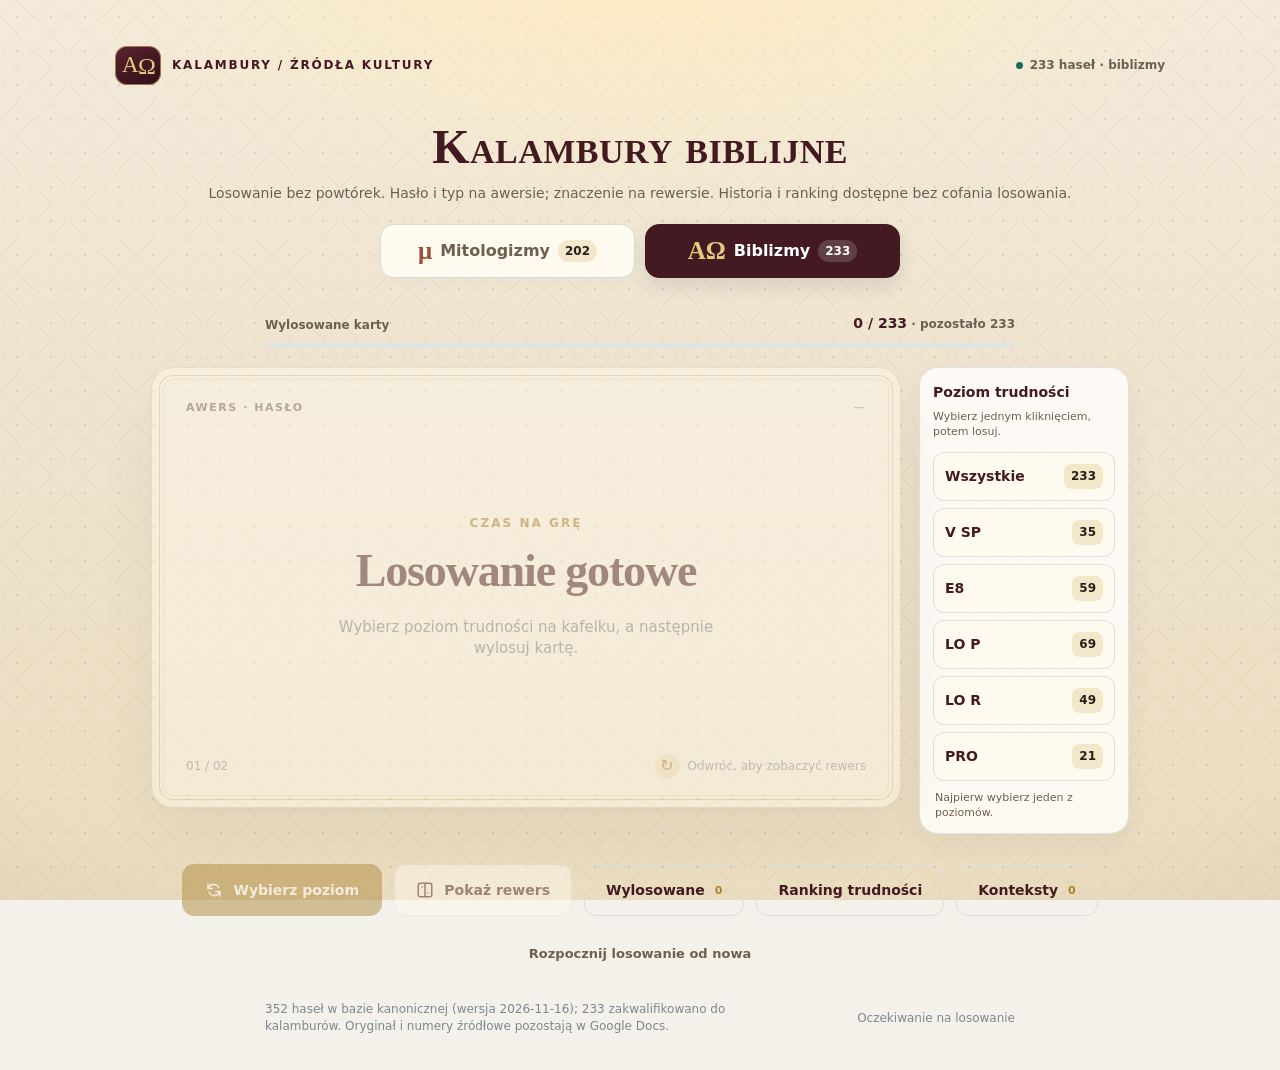
==== index.html @ 9053536c "Kandydaci z przeglądu LingLogos: 5 biblizmów i 3 mitologizmy do weryfikacji Nowe karty mają status "" ====
<!doctype html>
<html lang="pl">
<head>
<meta charset="utf-8" />
<meta name="viewport" content="width=device-width,initial-scale=1,viewport-fit=cover" />
<meta name="color-scheme" content="light" />
<meta name="theme-color" content="#F4F1EA" />
<title>Kalambury ΑΩ — biblizmy i mitologizmy</title>
<style>
:root{--bg:#f4f1ea;--paper:#fffdfa;--ink:#212b39;--muted:#657180;--line:#dedfdc;--accent:#9a513a;--accent-soft:#f5e8df;--navy:#1e3546;--soft-blue:#e7eef1;--green:#176b5b;--shadow:0 28px 70px rgba(26,44,51,.11),0 3px 8px rgba(26,44,51,.05)}
*{box-sizing:border-box}
html{min-height:100%;background:var(--bg)}
body{margin:0;min-height:100vh;color:var(--ink);font-family:system-ui,-apple-system,"Segoe UI",Roboto,"Helvetica Neue",Arial,sans-serif;font-size:16px;line-height:1.4;background:radial-gradient(90% 80% at 50% -10%, #fffdfa 0%,var(--bg) 77%)}
button{font:inherit;-webkit-tap-highlight-color:transparent}
button:focus-visible{outline:3px solid #4289c9;outline-offset:4px}
button:disabled{cursor:not-allowed;opacity:.45}
.shell{width:min(100%,1120px);min-height:100vh;margin:auto;padding:34px 35px 34px;display:flex;flex-direction:column}
.topline{display:flex;align-items:center;justify-content:space-between;gap:16px;flex-wrap:wrap}
.brand{display:flex;gap:11px;align-items:center;font-size:12px;font-weight:800;letter-spacing:.15em;text-transform:uppercase;color:var(--navy)}
.brandmark{display:grid;place-items:center;background:var(--navy);color:white;width:34px;height:34px;border-radius:10px;font-family:Georgia,serif;font-size:23px;font-weight:400;letter-spacing:0}
.phase{display:inline-flex;align-items:center;gap:7px;color:var(--muted);font-size:12px;font-weight:600;white-space:nowrap}
.phase:before{content:"";display:inline-block;width:7px;height:7px;border-radius:50%;background:var(--green)}
.intro{text-align:center;margin-top:22px}
h1{margin:0;font-family:Georgia,"Times New Roman",serif;font-size:clamp(30px,4vw,48px);line-height:1.09;font-weight:600;letter-spacing:-.035em;color:var(--navy)}
.intro p{margin:11px 0 0;color:var(--muted);font-size:14px}
.progresszone{width:min(100%,750px);margin:26px auto 19px}
.progresslabels{display:flex;justify-content:space-between;align-items:flex-end;gap:12px;margin-bottom:9px;color:var(--muted);font-size:12px;font-weight:600}
.progresslabels strong{color:var(--navy);font-size:14px;font-variant-numeric:tabular-nums}
.meter{height:5px;background:#e1e4e3;border-radius:99px;overflow:hidden}
.meter>div{height:100%;width:0;background:var(--accent);border-radius:inherit;transition:width .25s ease}
.stage{position:relative;width:min(100%,750px);height:clamp(340px,49vh,475px);margin:0 auto;perspective:1450px}
.card{width:100%;height:100%;border:0;outline:0;border-radius:22px;background:none;cursor:pointer;position:relative;padding:0;text-align:left;transform-style:preserve-3d;transition:transform .62s cubic-bezier(.2,.72,.2,1)}
.card.flipped{transform:rotateY(180deg)}
.face{position:absolute;inset:0;border-radius:22px;background:var(--paper);box-shadow:var(--shadow);border:1px solid #e6e5e0;backface-visibility:hidden;-webkit-backface-visibility:hidden;overflow:hidden;display:flex;flex-direction:column;padding:28px 34px}
.back{transform:rotateY(180deg);background:#203749;color:#fff;border-color:#203749}
.face-header{display:flex;justify-content:space-between;align-items:center;gap:14px;min-height:25px;color:var(--muted);font-size:11px;letter-spacing:.14em;text-transform:uppercase;font-weight:800}
.front .number{font-variant-numeric:tabular-nums;color:#a6abb1}
.back .face-header{color:#abc5d4}
.face-content{flex:1;display:flex;flex-direction:column;justify-content:center;min-height:0}
.front .face-content{text-align:center;padding:12px 0}
.eyebrow{margin:0 0 12px;font-size:12px;text-transform:uppercase;letter-spacing:.17em;font-weight:800;color:var(--accent)}
.phrase{font-family:Georgia,"Times New Roman",serif;font-size:clamp(28px,4.05vw,46px);line-height:1.22;letter-spacing:-.025em;font-weight:600;overflow-wrap:anywhere;margin:0 auto;max-width:650px;color:var(--navy)}
.phrase.long{font-size:clamp(22px,3vw,35px)}
.phrase.xlong{font-size:clamp(18px,2.3vw,27px);line-height:1.2}
.phrase.xxlong{font-size:clamp(16px,1.95vw,22px);line-height:1.18}
.card-bottom{display:flex;align-items:center;justify-content:space-between;gap:10px;color:#889099;font-size:12px}
.card-bottom .turn{display:flex;align-items:center;gap:8px}
.card-bottom .turn span{display:inline-grid;place-items:center;width:25px;height:25px;border-radius:99px;background:var(--accent-soft);color:var(--accent);font-size:16px}
.back .face-content{justify-content:space-evenly;gap:17px;padding:14px 0 10px}
.back .label{font-size:11px;letter-spacing:.15em;text-transform:uppercase;font-weight:800;color:#bbd0dc;margin:0 0 8px}
.def{margin:0;font-size:clamp(17px,2.4vw,23px);line-height:1.38;font-weight:450;white-space:pre-line;overflow-wrap:anywhere;max-height:200px;overflow:auto;scrollbar-width:thin}
.def.long{font-size:clamp(14px,1.72vw,18px);line-height:1.35}
.def.xlong{font-size:clamp(13px,1.5vw,16px);line-height:1.3}
.modebox{display:flex;align-items:center;gap:15px;background:rgba(255,255,255,.085);border:1px solid rgba(255,255,255,.16);padding:16px 19px;border-radius:13px}
.mode-icon{display:grid;place-items:center;flex-shrink:0;width:43px;height:43px;border-radius:12px;background:rgba(255,255,255,.13);font-size:23px}
.modebox .label{margin:0 0:3px}
.modebox strong{display:block;font-size:20px;line-height:1.2;letter-spacing:.015em}
.back .card-bottom{color:#bdd0dc}
.back .turn span{background:rgba(255,255,255,.13);color:white}
.empty-face .face-content{text-align:center}
.empty-face .eyebrow{color:var(--accent)}
.empty-face .phrase{font-size:clamp(28px,4vw,44px)}
.empty-sub{margin:18px auto 0;color:#75808a;font-size:15px;max-width:390px}
.controls{display:flex;justify-content:center;gap:12px;align-items:center;flex-wrap:wrap;margin:25px auto 0}
.action{min-height:52px;border-radius:12px;border:1px solid var(--line);padding:0 21px;background:var(--paper);color:var(--navy);cursor:pointer;font-weight:750;font-size:14px;display:inline-flex;align-items:center;justify-content:center;gap:10px;transition:background .15s,transform .1s,box-shadow .15s}
.action:hover:not(:disabled){background:#fdfcf9;box-shadow:0 4px 14px rgba(31,52,64,.07)}
.action:active:not(:disabled){transform:translateY(1px)}
.action.primary{background:var(--accent);border-color:var(--accent);color:#fff;min-width:200px}
.action.primary:hover:not(:disabled){background:#87452f}
.action.quiet{background:transparent;border-color:transparent;color:var(--muted);font-size:13px}
.action.quiet:hover:not(:disabled){background:rgba(0,0,0,.04);box-shadow:none}
.action svg{height:18px;width:18px;flex:none}
.footer{width:min(100%,750px);margin:auto auto 0;padding-top:21px;display:flex;justify-content:space-between;align-items:center;gap:16px;font-size:12px;color:#7e8790}
.footer p{margin:0;max-width:520px}
.status{font-variant-numeric:tabular-nums;white-space:nowrap}
.sr{position:absolute;width:1px;height:1px;clip:rect(0,0,0,0);overflow:hidden;white-space:nowrap}
.dialog{border:none;border-radius:16px;padding:0;width:min(430px,calc(100% - 32px));color:var(--navy);background:#fffdfa;box-shadow:0 30px 110px rgba(0,0,0,.25)}
.dialog::backdrop{background:rgba(23,34,45,.65);backdrop-filter:blur(3px)}
.dialogbody{padding:27px}
.dialog h2{margin:0 0 9px;font-size:23px;font-family:Georgia,serif}
.dialog p{margin:0;color:var(--muted);font-size:14px}
.dialogactions{display:flex;gap:9px;justify-content:flex-end;margin-top:26px;flex-wrap:wrap}
.dialogactions button{min-height:44px}
@media (min-height:800px){.shell{padding-top:46px}.intro{margin-top:36px}.progresszone{margin-top:36px}.controls{margin-top:30px}}
@media (max-width:620px){.shell{padding:20px 16px 21px}.brand{font-size:10px;letter-spacing:.1em}.intro{margin-top:21px}.intro p{font-size:13px;max-width:290px;margin:10px auto 0}.progresszone{margin:19px auto 14px}.stage{height:min(56vh,480px);min-height:375px}.face{padding:20px 19px;border-radius:18px}.phrase{font-size:32px}.phrase.long{font-size:26px}.phrase.xlong{font-size:22px}.phrase.xxlong{font-size:18px}.back .face-content{padding:8px 0 5px;gap:9px}.def{font-size:18px}.def.long{font-size:15px}.def.xlong{font-size:13px;line-height:1.24}.modebox{padding:12px}.modebox strong{font-size:17px}.mode-icon{width:37px;height:37px;font-size:21px}.controls{margin-top:18px;display:grid;grid-template-columns:1fr 1fr;width:100%;gap:9px}.action{min-height:50px;padding:0 10px;font-size:13px}.action.primary{min-width:0;grid-column:1 / -1;grid-row:1}.action.quiet{grid-column:1 / -1;min-height:36px}.footer{margin-top:0;padding-top:11px;flex-direction:column;align-items:center;text-align:center;gap:4px;font-size:11px}.footer .status{display:none}}
@media (prefers-reduced-motion:reduce){*,*:before,*:after{transition:none!important}}

/* Wersja 2 — jednostkowe hasło, typ na awersie, historia i ranking */
.mode-pill{display:inline-flex;align-items:center;justify-content:center;gap:10px;padding:11px 18px;border-radius:999px;background:var(--soft-blue);color:var(--navy);border:1px solid #cbd9df;font-size:14px;font-weight:850;letter-spacing:.11em;text-transform:uppercase;align-self:center;margin:0 auto 21px;max-width:100%}
.mode-pill .mode-pict{font-size:18px;line-height:1}
.mode-pill[hidden]{display:none!important}
.level-pill[hidden]{display:none}
.level-pill{display:inline-flex;align-items:center;font-size:11px;border:1px solid #d2d9da;border-radius:999px;color:#425967;background:#eef2f2;padding:4px 9px;letter-spacing:.025em;font-weight:800;white-space:nowrap;text-transform:none}
.topright{display:flex;align-items:center;gap:10px}
.front .face-content{justify-content:center}
.back .face-content{justify-content:center}
.back .def{max-height:270px}
.action.panel{background:transparent;color:var(--navy)}
.action.panel .count{font-size:11px;color:var(--accent);font-weight:800}
.large-dialog{width:min(770px,calc(100% - 28px));max-height:min(87vh,850px);border-radius:18px}
.large-dialog[open]{display:flex;flex-direction:column}
.panelheader{display:flex;align-items:flex-start;justify-content:space-between;gap:16px;padding:26px 28px 15px;border-bottom:1px solid var(--line)}
.panelheader h2{margin:0;font-family:Georgia,serif;font-size:27px;line-height:1.15}
.panelheader p{margin:6px 0 0;color:var(--muted);font-size:13px}
.closebtn{border:1px solid var(--line);border-radius:10px;background:var(--paper);font-size:21px;width:38px;height:38px;display:grid;place-items:center;color:var(--navy);cursor:pointer;flex-shrink:0}
.paneltools{display:flex;align-items:center;gap:9px;padding:14px 28px;flex-wrap:wrap}
.paneltools input,.paneltools select{border-radius:10px;padding:11px 13px;background:#fff;border:1px solid #d7dcd9;color:var(--ink);font-size:14px;min-height:42px}
.paneltools input{flex:1;min-width:150px}
.paneltools select{max-width:100%}
.panellist{padding:0 28px 25px;overflow:auto;min-height:100px;max-height:58vh;scrollbar-width:thin}
.record{background:var(--paper);border:1px solid #e4e5e1;border-radius:11px;margin:8px 0;overflow:hidden}
.record summary{cursor:pointer;list-style:none;display:flex;justify-content:space-between;align-items:center;gap:13px;padding:13px 14px;font-size:14px}
.record summary::-webkit-details-marker{display:none}
.record summary:hover{background:#f7f6f2}
.record-title{flex:1;min-width:0;font-weight:700;line-height:1.3}
.record-n{font-variant-numeric:tabular-nums;color:var(--muted);font-size:12px;width:44px;flex-shrink:0}
.record-right{display:flex;align-items:center;gap:6px;flex-wrap:wrap;justify-content:flex-end}
.tier{font-size:11px;color:#496071;border:1px solid #d6dfe0;border-radius:99px;padding:4px 7px;white-space:nowrap;background:#f1f5f5;font-weight:700}
.game-mode{font-size:11px;color:#8c503c;border:1px solid #eedbd2;background:#fbf1ec;border-radius:99px;padding:4px 7px;white-space:nowrap;font-weight:800}
.record .details{padding:3px 16px 16px;border-top:1px solid #e8e8e3;font-size:13px;line-height:1.5}
.record .details .small-title{font-size:10px;text-transform:uppercase;letter-spacing:.11em;font-weight:800;color:var(--muted);margin-top:11px}
.record .details p{margin:5px 0 8px;color:var(--ink);white-space:pre-line}
.record .details .source{color:var(--muted);font-size:12px}
.panelgroup{margin:18px 0 8px;color:var(--navy);font-size:15px;font-weight:800}
.panelgroup:first-child{margin-top:5px}
.panelgroup span{font-size:12px;color:var(--muted);font-weight:600}
.empty-list{color:var(--muted);font-size:14px;padding:27px 3px}
@media(max-width:620px){.mode-pill{font-size:12px;padding:9px 13px;margin-bottom:16px}.topright{gap:6px}.level-pill{font-size:10px;padding:3px 7px}.controls{grid-template-columns:1fr 1fr}.action.panel{grid-column:auto}.action.quiet{grid-column:1/-1}.panelheader{padding:18px 16px 13px}.panelheader h2{font-size:23px}.paneltools{padding:12px 16px}.panellist{padding:0 16px 18px}.record summary{padding:11px 9px;gap:7px;flex-wrap:wrap}.record-n{width:32px}.record-right{width:100%;padding-left:39px;justify-content:flex-start}.record-title{flex:1 1 calc(100% - 45px)}.large-dialog{max-height:91vh}.stage{min-height:375px}.front .phrase{font-size:clamp(27px,6vw,38px)}.front .phrase.long{font-size:clamp(23px,5vw,30px)}.back .def{max-height:230px}}


/* Wersja 3 — wybór poziomu na kaflach bezpośrednio obok karty */
.play-area{width:min(100%,994px);margin:0 auto;display:grid;grid-template-columns:minmax(0,750px) 210px;gap:18px;align-items:stretch;justify-content:center}
.play-area .stage{width:100%;margin:0;min-width:0}
.level-selector{border-radius:19px;border:1px solid #e1e3df;background:rgba(255,253,250,.9);padding:16px 13px 13px;box-shadow:0 10px 30px rgba(26,44,51,.055);display:flex;flex-direction:column;gap:9px;min-width:0}
.level-selector h2{font-size:14px;font-weight:850;color:var(--navy);margin:0;line-height:1.25}
.level-selector .level-instruction{font-size:11px;color:var(--muted);line-height:1.35;margin:0 0 3px}
.level-tiles{display:flex;flex-direction:column;gap:7px}
.level-tile{width:100%;min-height:49px;border:1px solid #dedfda;border-radius:11px;background:var(--paper);color:var(--navy);display:flex;align-items:center;justify-content:space-between;gap:8px;padding:8px 11px;cursor:pointer;text-align:left;transition:background .15s,border-color .15s,box-shadow .15s}
.level-tile:hover:not(:disabled){background:#f7f3ed;border-color:#c7b3a9}
.level-tile[aria-pressed="true"]{background:var(--navy);border-color:var(--navy);color:white;box-shadow:0 4px 12px rgba(30,53,70,.16)}
.level-tile .tile-name{font-size:14px;font-weight:800;line-height:1.05;white-space:nowrap}
.level-tile .tile-remaining{font-size:12px;font-weight:750;border-radius:8px;background:#edf0f0;color:#51606c;padding:4px 7px;min-width:30px;text-align:center;font-variant-numeric:tabular-nums}
.level-tile[aria-pressed="true"] .tile-remaining{background:rgba(255,255,255,.16);color:white}
.level-tile:disabled{opacity:.36}
.level-hint{font-size:11px;line-height:1.4;color:var(--muted);margin:auto 2px 0}
@media(max-width:830px){.play-area{grid-template-columns:minmax(0,1fr) 170px;gap:11px}.level-selector{padding:12px 9px}.level-tile{padding:7px 9px}}
@media(max-width:690px){.play-area{display:flex;flex-direction:column;gap:12px}.play-area .stage{width:100%;margin:0}.level-selector{order:-1;padding:12px;gap:7px}.level-tiles{display:grid;grid-template-columns:repeat(3,minmax(0,1fr));gap:7px}.level-tile{min-height:49px;padding:8px 8px}.level-tile .tile-name{font-size:12px}.level-tile .tile-remaining{font-size:11px;min-width:24px;padding:3px 5px}.level-hint{margin:0 2px}}
@media(max-width:390px){.level-tile{padding:7px 6px;gap:4px}.level-tile .tile-name{font-size:11px}}


/* Wersja 4: oddzielne talie, źródłowe konteksty, symbol αω */
.brandmark{width:46px;height:39px;display:flex;justify-content:center;align-items:center;gap:1px;font-family:Georgia,"Times New Roman",serif;font-weight:500;letter-spacing:-.08em;font-size:23px;border-radius:12px}
.brandmark span:last-child{font-size:24px;transform:translateY(1px)}
.decks{margin:20px auto 0;width:min(100%,520px);display:flex;gap:10px;justify-content:center}
.deck-tab{min-height:54px;flex:1;display:flex;gap:8px;align-items:center;justify-content:center;padding:10px 13px;border:1px solid #d7dcd9;border-radius:14px;background:#fffdfa;color:#465a67;font-weight:780;cursor:pointer;box-shadow:0 5px 18px rgba(30,53,70,.025)}
.deck-tab .deck-symbol{font-family:Georgia,serif;font-size:25px;line-height:1;color:#9a513a}
.deck-tab small{font-size:12px;border-radius:99px;background:#eef1f0;padding:3px 7px;color:#667780}
.deck-tab[aria-pressed="true"]{color:#fff;background:var(--navy);border-color:var(--navy);box-shadow:0 8px 18px rgba(30,53,70,.12)}
.deck-tab[aria-pressed="true"] .deck-symbol{color:#fff}
.deck-tab[aria-pressed="true"] small{background:rgba(255,255,255,.15);color:#f0f2f3}
.context-card[hidden]{display:none!important}
.context-card{width:min(100%,990px);margin:15px auto 0;border:1px solid #d7ddd9;background:rgba(255,253,250,.95);border-radius:17px;padding:17px 19px;display:grid;gap:9px}
.context-title{font-size:11px;letter-spacing:.12em;font-weight:850;color:#667480}
.context-title span{letter-spacing:0;text-transform:none;font-weight:650;color:#a0654b;margin-left:6px}
.context-card blockquote{margin:0;font-family:Georgia,serif;font-size:17px;line-height:1.5;color:var(--navy)}
.context-source{display:flex;align-items:center;justify-content:space-between;gap:10px;flex-wrap:wrap;font-size:12px;font-weight:700}
.context-source a,.quote-link{color:#9a513a;text-underline-offset:3px;font-size:12px;font-weight:750}
.context-card p{font-size:12px;color:#657180;margin:0}
.context-record{padding:15px 0;border-bottom:1px solid #e2e2dd}
.context-record h3{font-size:15px;color:var(--navy);margin:0 0 6px}
.context-record p{font-size:12px;color:var(--muted);margin:6px 0}
.context-record blockquote{font-size:15px;font-family:Georgia,serif;margin:4px 0 6px}
.review-flag{margin-top:10px;background:#fbf5ef;border-left:3px solid #b5855d;padding:9px 11px;color:#744d34;font-size:12px}
@media(max-width:620px){.brandmark{width:42px;height:37px}.decks{margin:15px auto 0;gap:7px}.deck-tab{min-height:47px;padding:7px 6px;font-size:12px}.deck-tab .deck-symbol{font-size:22px}.context-card{padding:14px 13px}.context-card blockquote{font-size:15px}}
/* Motywy talii — wstrzykiwane przez tools/build_multizestaw.py.
   Biblia: iluminowany rękopis (welin, złoto, purpura).  Mitologia: marmur, meander, czarnofigurowa ceramika. */
body{transition:background-color .4s ease}
.brandmark{text-transform:none}

/* ---------- BIBLIA ---------- */
body[data-deck="bible"]{
 --bg:#eee3cb;--paper:#fffaf0;--ink:#2b1d18;--muted:#6f5f50;--navy:#431a22;--accent:#a8812f;--accent-soft:#f3e7c9;
 background:
  radial-gradient(70% 45% at 50% -8%,rgba(255,236,186,.85) 0%,rgba(255,236,186,0) 70%),
  radial-gradient(140% 110% at 50% 40%,rgba(0,0,0,0) 55%,rgba(92,58,22,.16) 100%),
  url("data:image/svg+xml,%3Csvg xmlns='http://www.w3.org/2000/svg' width='34' height='34'%3E%3Cpath d='M17 1L33 17L17 33L1 17Z' fill='none' stroke='%23a8812f' stroke-opacity='.16' stroke-width='.7'/%3E%3Ccircle cx='17' cy='17' r='1.3' fill='%23a8812f' fill-opacity='.22'/%3E%3C/svg%3E"),
  linear-gradient(180deg,#f3eadb 0%,#eadcbf 100%);
 background-attachment:fixed}
body[data-deck="bible"] .brandmark{background:linear-gradient(150deg,#5a2430,#2f0f16);color:#e6c77e;box-shadow:inset 0 0 0 1px rgba(230,199,126,.55)}
body[data-deck="bible"] h1{color:#431a22;font-variant:small-caps;letter-spacing:.01em}
body[data-deck="bible"] .front{box-shadow:var(--shadow),inset 0 0 0 7px var(--paper),inset 0 0 0 8px rgba(168,129,47,.45),inset 0 0 0 11px var(--paper),inset 0 0 0 12px rgba(168,129,47,.22);border-color:#e2d3b0}
body[data-deck="bible"] .back{background:radial-gradient(90% 70% at 50% 0%,#5e2532 0%,#3a121b 70%,#2c0c13 100%);border-color:#7d5a26;box-shadow:var(--shadow),inset 0 0 0 7px transparent,inset 0 0 0 8px rgba(230,199,126,.4)}
body[data-deck="bible"] .back .face-header,body[data-deck="bible"] .back .label,body[data-deck="bible"] .back .card-bottom{color:#e2c98e}
body[data-deck="bible"] .meter>div{background:linear-gradient(90deg,#8e6a22,#d1ad5a)}

/* ---------- MITOLOGIA ---------- */
body[data-deck="myth"]{
 --bg:#ebeae5;--paper:#fdfcf8;--ink:#1f1c1a;--muted:#6a6560;--navy:#211d1a;--accent:#b4532a;--accent-soft:#f4e2d6;
 background:
  url("data:image/svg+xml,%3Csvg xmlns='http://www.w3.org/2000/svg' width='40' height='22'%3E%3Cpath d='M0 19H32V3H10V13H22V9' fill='none' stroke='%23b4532a' stroke-opacity='.55' stroke-width='2.2'/%3E%3C/svg%3E") top left/40px 22px repeat-x,
  linear-gradient(117deg,rgba(255,255,255,0) 38%,rgba(150,146,140,.14) 39.2%,rgba(255,255,255,0) 41%),
  linear-gradient(64deg,rgba(255,255,255,0) 61%,rgba(140,136,130,.11) 61.8%,rgba(255,255,255,0) 63.5%),
  linear-gradient(152deg,rgba(255,255,255,0) 72%,rgba(150,146,140,.10) 72.6%,rgba(255,255,255,0) 74%),
  linear-gradient(28deg,rgba(255,255,255,0) 18%,rgba(160,156,150,.09) 18.7%,rgba(255,255,255,0) 20%),
  radial-gradient(60% 50% at 20% 10%,rgba(255,255,255,.9) 0%,rgba(255,255,255,0) 70%),
  radial-gradient(70% 60% at 85% 75%,rgba(255,255,255,.6) 0%,rgba(255,255,255,0) 70%),
  linear-gradient(180deg,#f2f1ec 0%,#e3e1da 100%);
 background-attachment:scroll,fixed,fixed,fixed,fixed,fixed,fixed,fixed}
body[data-deck="myth"] .shell{padding-top:46px}
body[data-deck="myth"] .brandmark{background:#211d1a;color:#d9774a;box-shadow:inset 0 0 0 1px rgba(217,119,74,.5)}
body[data-deck="myth"] h1{color:#211d1a;letter-spacing:.02em;text-transform:uppercase;font-weight:500;font-size:clamp(26px,3.4vw,42px)}
body[data-deck="myth"] .front{border-color:#dad6cd;box-shadow:var(--shadow),inset 0 -14px 0 -8px rgba(180,83,42,.0)}
body[data-deck="myth"] .front::after{content:"";position:absolute;left:0;right:0;bottom:0;height:14px;opacity:.5;
 background:url("data:image/svg+xml,%3Csvg xmlns='http://www.w3.org/2000/svg' width='26' height='14'%3E%3Cpath d='M0 12H21V2H7V8H15V5' fill='none' stroke='%23b4532a' stroke-width='1.6'/%3E%3C/svg%3E") left bottom/26px 14px repeat-x}
body[data-deck="myth"] .back{background:radial-gradient(90% 70% at 50% 0%,#2f2925 0%,#1d1916 75%);border-color:#3a322c}
body[data-deck="myth"] .back::after{content:"";position:absolute;left:0;right:0;bottom:0;height:14px;opacity:.75;
 background:url("data:image/svg+xml,%3Csvg xmlns='http://www.w3.org/2000/svg' width='26' height='14'%3E%3Cpath d='M0 12H21V2H7V8H15V5' fill='none' stroke='%23d9774a' stroke-width='1.6'/%3E%3C/svg%3E") left bottom/26px 14px repeat-x}
body[data-deck="myth"] .back .face-header,body[data-deck="myth"] .back .label,body[data-deck="myth"] .back .card-bottom{color:#e09a74}
body[data-deck="myth"] .meter>div{background:linear-gradient(90deg,#8f3c1c,#d06b3d)}

/* ---------- wspólne dopasowania ---------- */
body[data-deck] .deck-tab{color:var(--muted);background:var(--paper)}
body[data-deck] .deck-tab small,body[data-deck] .level-tile .tile-remaining{background:var(--accent-soft);color:var(--ink)}
body[data-deck] .deck-tab[aria-pressed="true"],body[data-deck] .level-tile[aria-pressed="true"]{color:#fff;background:var(--navy);border-color:var(--navy)}
body[data-deck] .deck-tab[aria-pressed="true"] small,body[data-deck] .level-tile[aria-pressed="true"] .tile-remaining{background:rgba(255,255,255,.16);color:#fff}
body[data-deck] .mode-pill{background:var(--accent-soft);border-color:color-mix(in srgb,var(--accent) 35%,transparent);color:var(--navy)}
body[data-deck="bible"] .deck-tab[data-deck="bible"] .deck-symbol{color:#e6c77e}
body[data-deck="myth"] .deck-tab[data-deck="myth"] .deck-symbol{color:#e08a5e}

</style>
</head>
<body>
<main class="shell">
 <header class="topline">
  <div class="brand"><span class="brandmark" aria-hidden="true"><span>Α</span><span>Ω</span></span><span>Kalambury / źródła kultury</span></div>
  <span class="phase" id="topphase">Biblizmy · osobna talia</span>
 </header>
 <section class="intro" aria-label="Tytuł gry">
  <h1 id="maintitle">Kalambury biblijne</h1>
  <p id="deckintro">Hasło i typ na awersie. Znaczenie na rewersie. Historia i ranking dostępne podczas gry.</p>
 </section>
 <nav class="decks" role="group" aria-label="Wybór talii">
  
  <button class="deck-tab" type="button" data-deck="myth" aria-pressed="false"><span class="deck-symbol">μ</span> Mitologizmy <small>202</small></button>
  <button class="deck-tab" type="button" data-deck="bible" aria-pressed="false"><span class="deck-symbol">ΑΩ</span> Biblizmy <small>233</small></button>
 </nav>
 <section class="progresszone" aria-label="Postęp rozgrywki">
  <div class="progresslabels"><span>Wylosowane karty</span><span><strong id="progress">0 / 202</strong> <span id="remain">· pozostało 202</span></span></div>
  <div class="meter" role="progressbar" aria-label="Postęp losowania" aria-valuemin="0" aria-valuemax="202" aria-valuenow="0" id="meter"><div id="fill"></div></div>
 </section>
 <div class="play-area">
 <section class="stage" aria-label="Karta do kalamburów">
  <button class="card" id="card" type="button" aria-label="Odwróć kartę, aby zobaczyć drugą stronę" disabled>
   <div class="face front" id="front" aria-hidden="false">
    <div class="face-header"><span>AWERS <span aria-hidden="true">·</span> HASŁO</span><div class="topright"><span class="level-pill" id="levelpill">Poziom</span><span class="number" id="cardno">—</span></div></div>
    <div class="face-content">
     <div class="eyebrow" id="fronttitle">Czas na grę</div><div class="mode-pill" id="modepill" hidden><span class="mode-pict" id="modeicon" aria-hidden="true">✎</span><span id="mode">RYSOWANY</span></div>
     <div class="phrase" id="phrase">Losowanie gotowe</div>
     <p class="empty-sub" id="welcome">Wybierz poziom trudności na kafelku, a następnie wylosuj kartę.</p>
    </div>
    <div class="card-bottom"><span>01 / 02</span><span class="turn"><span aria-hidden="true">↻</span> Odwróć, aby zobaczyć rewers</span></div>
   </div>
   <div class="face back" id="back" aria-hidden="true">
    <div class="face-header"><span>REWERS <span aria-hidden="true">·</span> ZNACZENIE</span><span id="backno">—</span></div>
    <div class="face-content">
     <div><div class="label">Znaczenie frazeologizmu</div><p class="def" id="definition"></p></div>
    </div>
    <div class="card-bottom"><span>02 / 02</span><span class="turn"><span aria-hidden="true">↻</span> Wróć do hasła</span></div>
   </div>
  </button>
 </section>
 <aside class="level-selector" aria-labelledby="leveltitle">
  <h2 id="leveltitle">Poziom trudności</h2>
  <p class="level-instruction">Wybierz jednym kliknięciem, potem losuj.</p>
  <div class="level-tiles" role="group" aria-label="Poziom następnej karty">
   <button class="level-tile" type="button" data-pick-level="all" aria-pressed="false"><span class="tile-name">Wszystkie</span><span class="tile-remaining" data-left="all">—</span></button>
   <button class="level-tile" type="button" data-pick-level="1" aria-pressed="false"><span class="tile-name">V SP</span><span class="tile-remaining" data-left="1">—</span></button>
   <button class="level-tile" type="button" data-pick-level="2" aria-pressed="false"><span class="tile-name">E8</span><span class="tile-remaining" data-left="2">—</span></button>
   <button class="level-tile" type="button" data-pick-level="3" aria-pressed="false"><span class="tile-name">LO P</span><span class="tile-remaining" data-left="3">—</span></button>
   <button class="level-tile" type="button" data-pick-level="4" aria-pressed="false"><span class="tile-name">LO R</span><span class="tile-remaining" data-left="4">—</span></button>
   <button class="level-tile" type="button" data-pick-level="5" aria-pressed="false"><span class="tile-name">PRO</span><span class="tile-remaining" data-left="5">—</span></button>
  </div>
  <p class="level-hint" id="levelhint" aria-live="polite">Wybierz poziom, aby rozpocząć.</p>
 </aside>
 </div>
 <nav class="controls" aria-label="Sterowanie grą">
  <button class="action primary" type="button" id="next"><svg viewBox="0 0 24 24" fill="none" stroke="currentColor" stroke-width="2.1" stroke-linecap="round" stroke-linejoin="round" aria-hidden="true"><path d="M4 4v6h6M20 20v-6h-6"/><path d="M5.5 15A7.5 7.5 0 0 0 18 17l2-3M4 10l2-3A7.5 7.5 0 0 1 18.5 9"/></svg><span id="nextlabel">Losuj pierwszą kartę</span></button>
  <button class="action" type="button" id="flip" disabled><svg viewBox="0 0 24 24" fill="none" stroke="currentColor" stroke-width="2" stroke-linecap="round" stroke-linejoin="round" aria-hidden="true"><rect x="3" y="3" width="18" height="18" rx="3"/><path d="M12 3v18M8 8h.01M16 16h.01"/></svg><span id="fliplabel">Pokaż rewers</span></button>
  <button class="action panel" id="history" type="button">Wylosowane <span class="count" id="historycount">0</span></button>
  <button class="action panel" id="ranking" type="button">Ranking trudności</button>
  <button class="action panel" id="contexts" type="button">Konteksty <span class="count" id="contextcount">11</span></button>
  <button class="action quiet" id="reset" type="button">Rozpocznij losowanie od nowa</button>
 </nav>
 <section class="context-card" id="contextcard" hidden aria-live="polite">
   <div class="context-title">AUTENTYCZNY KONTEKST <span id="contextkind"></span></div>
   <blockquote id="contextquote"></blockquote>
   <div class="context-source"><span id="contextauthor"></span><a id="contextlink" href="#" target="_blank" rel="noopener noreferrer">Przejdź do tekstu źródłowego ↗</a></div>
   <p id="contextcomment"></p>
 </section>
 <footer class="footer">
  <p id="footerdesc">Pełne zapisy źródłowe pozostają w bazie i w podglądzie. Poziomy trudności to propozycja dydaktyczna, nie wykaz wymagań CKE.</p>
  <span class="status" id="status" aria-live="polite">Oczekiwanie na losowanie</span>
 </footer>
</main>
<dialog id="confirm" class="dialog">
 <div class="dialogbody"><h2>Rozpocząć od początku?</h2><p id="confirmtext">Zresetujesz bieżącą talię. Postęp drugiej pozostanie nienaruszony.</p><div class="dialogactions"><button class="action" type="button" id="cancel">Anuluj</button><button class="action primary" type="button" id="confirmreset">Resetuj talię</button></div></div>
</dialog>

<dialog id="historydialog" class="dialog large-dialog" aria-labelledby="historyheading">
 <div class="panelheader"><div><h2 id="historyheading">Wylosowane hasła</h2><p>Od najnowszego. Rozwiń kartę, aby przypomnieć sobie znaczenie.</p></div><button class="closebtn" type="button" id="closehistory" aria-label="Zamknij historię">×</button></div>
 <div class="paneltools"><input id="historysearch" type="search" placeholder="Szukaj w historii…" aria-label="Szukaj w wylosowanych hasłach" /></div>
 <div class="panellist" id="historylist"></div>
</dialog>
<dialog id="rankingdialog" class="dialog large-dialog" aria-labelledby="rankingheading">
 <div class="panelheader"><div><h2 id="rankingheading">Ranking trudności</h2><p id="rankingdesc">Pięć poziomów trudności. Zapis źródłowy i komentarze w rozwinięciu karty.</p></div><button class="closebtn" type="button" id="closeranking" aria-label="Zamknij ranking">×</button></div>
 <div class="paneltools"><input id="rankingsearch" type="search" placeholder="Szukaj frazeologizmu…" aria-label="Szukaj w rankingu" /><select id="rankingfilter" aria-label="Filtr poziomu"><option value="all">Wszystkie poziomy</option><option value="1">V SP</option><option value="2">E8</option><option value="3">LO P</option><option value="4">LO R</option><option value="5">PRO</option></select></div>
 <div class="panellist" id="rankinglist"></div>
</dialog>

<dialog id="contextdialog" class="dialog large-dialog" aria-labelledby="contextheading">
 <div class="panelheader"><div><h2 id="contextheading">Autentyczne konteksty</h2><p>Zatwierdzone przykłady użycia z odsyłaczami. Brak przykładu nie oznacza braku użyć danego frazeologizmu.</p></div><button class="closebtn" type="button" id="closecontexts" aria-label="Zamknij konteksty">×</button></div>
 <div class="paneltools"><input id="contextsearch" type="search" placeholder="Szukaj hasła, autora, utworu…" aria-label="Szukaj w przykładach" /></div>
 <div class="panellist" id="contextlist"></div>
</dialog>
<div class="sr" id="announce" aria-live="polite"></div>
<script>
const DATASETS = {"myth":[{"id":1,"haslo":"pięta Achillesa / Achillesowa","znaczenie":"słaba strona kogoś/ czegoś","karta":"pięta Achillesa","poziom":1},{"id":2,"haslo":"historia opowiedziana Alkinoosowi","znaczenie":"opowieść długa i zawiła","karta":"historia opowiedziana Alkinoosowi","poziom":5},{"id":3,"haslo":"dawać jabłka Alkinoosowi","znaczenie":"wykonywać czynność bezużyteczną/ bezsensowną","karta":"dawać jabłka Alkinoosowi","poziom":5},{"id":4,"haslo":"róg obfitości / Amaltei","znaczenie":"bogactwo,  niewyczerpane zapasy","karta":"róg obfitości","poziom":1},{"id":5,"haslo":"(sypać się / posypać się) jak z rogu obfitości","znaczenie":"występowanie (czegoś) w wielkiej obfitości","karta":"sypać się jak z rogu obfitości","poziom":2},{"id":6,"haslo":"strzała Amora / amora (Kupidyna / Erosa)","znaczenie":"niespodziewane zakochanie się","karta":"strzała Amora","poziom":1},{"id":7,"haslo":"ugodzony / trafiony strzałą Amora","znaczenie":"osoba która zakochała się nagle i niespodziewanie","karta":"trafiony strzałą Amora","poziom":1},{"id":8,"haslo":"zostać / być ugodzonym strzałą Amora / Erosa / Kupidyna","znaczenie":"nage się zakochać","karta":"zostać ugodzonym strzałą Amora","poziom":1},{"id":9,"haslo":"między ustami a brzegiem pucharu","znaczenie":"sytuacja w której osiągnięcie celu może być nagle zagrożona przez niespodziewane wydarzenia","karta":"między ustami a brzegiem pucharu","poziom":3},{"id":10,"haslo":"apoliński; apolińska postać / uroda; apolińskie rysy","znaczenie":"wyjątkowa piękna postać","karta":"apolińska uroda","poziom":3},{"id":11,"haslo":"syn Apollina","znaczenie":"artysta, poeta","karta":"syn Apollina","poziom":3},{"id":12,"haslo":"piękny / zbudowany / smukły jak Apollo-","znaczenie":"młody i piękny mężczyzna o harmonijnej budowie ciała i klasycznych rysach.","karta":"piękny jak Apollo","poziom":1},{"id":13,"haslo":"aresowy; męstwo aresowe-","znaczenie":"bojowy, wojowniczy, waleczny","karta":"męstwo aresowe","poziom":4},{"id":14,"haslo":"wyprawa (Argonautów) po złote runo-","znaczenie":"wyprawa trudna z wyznaczonym celem prowadząca do bogactwa, satysfakcji ; Daleka wyprawa w danym celu w poszukiwaniu czegoś wartościowego","karta":"wyprawa Argonautów po złote runo","poziom":3},{"id":15,"haslo":"złote runo-","znaczenie":"atrakcyjna zdobycz majątek, bogactwo","karta":"złote runo","poziom":1},{"id":16,"haslo":"szukać złotego runa-","znaczenie":"szukać bogactwa, czegoś wartościowego","karta":"szukać złotego runa","poziom":2},{"id":17,"haslo":"argusowy; argusowa nieufność, czujność-","znaczenie":"ktoś czujny, podejrzliwy","karta":"argusowa czujność","poziom":3},{"id":18,"haslo":"argusowe oczy / oko-","znaczenie":"czujny, podejrzliwy, baczny wzrok, przed któremu nic nie umknie","karta":"argusowe oko","poziom":2},{"id":19,"haslo":"strzec (kogoś / czegoś) argusowym okiem-","znaczenie":"chronić pilnować (kogoś/czegoś) ze wzmożoną czujnością i podejrzliwością","karta":"strzec argusowym okiem","poziom":3},{"id":20,"haslo":"nić Ariadny-","znaczenie":"sposób wybrnięcia z zawiłej i beznadziejnej sytuacji","karta":"nić Ariadny","poziom":1},{"id":21,"haslo":"(dojść / dochodzić / trafić) po nitce do kłębka-","znaczenie":"wyjaśnić coś poprzez cierpliwe, stopniowe badanie śladów, oraz poprzez wysnuwanie wniosków","karta":"dojść po nitce do kłębka","poziom":2},{"id":22,"haslo":"brzemię Atlasa / atlasowe-","znaczenie":"ciężar nie do zniesienia/ ponad ludzkie siły","karta":"brzemię Atlasa","poziom":2},{"id":23,"haslo":"stajnia Augiasza / augiaszowa / Augiaszowa || stajnie Augiasza / augiaszowe / Augiaszowe-","znaczenie":"wielki nieporządek ; od dawna nie posprzątane pomieszczenie","karta":"stajnia Augiasza","poziom":1},{"id":24,"haslo":"uprzątnąć / wyczyścić / oczyścić / sprzątać / uprzątnąć stajnie Augiasza / augiaszowe || stajnie Augiasza, augiaszową-","znaczenie":"sprzątać bałagan ; radykalnie usuwać nagromadzone zaniedbania w jakiejś dziedzinie życia","karta":"uprzątnąć stajnię Augiasza","poziom":1},{"id":25,"haslo":"bachusowy / bachiczny; bachusowa / bachiczna uczta / zabawa; bachusowy / bachiczny śmiech / uśmiech -","znaczenie":"przypominający Bachusa, lub obchody ku jego czci; hulaszczy, pijacki, rozwiązły,","karta":"bachiczna uczta","poziom":3},{"id":26,"haslo":"bachusowa praca","znaczenie":"pijaństwo","karta":"bachusowa praca","poziom":5},{"id":27,"haslo":"bachowy / bachusowy napój / sok / trunek","znaczenie":"wino","karta":"bachusowy trunek","poziom":4},{"id":28,"haslo":"czciciel Bachusa || bachusowi czciciele","znaczenie":"pijak, pijacy","karta":"czciciel Bachusa","poziom":4},{"id":29,"haslo":"wzrok / oczy / spojrzenie bazyliszka / bazyliszkowe / bazyliszkowate","znaczenie":"spojrzenie, oczy przeszywające, nieżyczliwe, nienawistne, podstępne","karta":"spojrzenie bazyliszka","poziom":2},{"id":30,"haslo":"(płakać jak bazyliszek)","znaczenie":"wylewać łzy z wyrachowania, nieszczerze się smucić","karta":"płakać jak bazyliszek","poziom":4},{"id":31,"haslo":"list Bellerofonta","znaczenie":"list zawierający treści zgubne dla doręczyciela","karta":"list Bellerofonta","poziom":5},{"id":32,"haslo":"syn Bellony -","znaczenie":"żołnierz, wojak","karta":"syn Bellony","poziom":4},{"id":33,"haslo":"czuwać / pilnować / zachowywać się jak Cerber","znaczenie":"być bardzo czujnym, nieustępliwym, wręcz nieżyczliwym stróżem, dozorcą kogoś/czegoś","karta":"pilnować jak Cerber","poziom":1},{"id":34,"haslo":"łódź Charona","znaczenie":"symbol oznaczający śmierć","karta":"łódź Charona","poziom":3},{"id":35,"haslo":"Scylla i Charybda","znaczenie":"niebezpieczeństwo zagrażające jednocześnie z dwu stron","karta":"Scylla i Charybda","poziom":1},{"id":36,"haslo":"być / znaleźć się / znajdować się między Scyllą a / i Charybdą","znaczenie":"być / znaleźć się w niebezpieczeństwie zagrażającym jednocześnie z dwu stron, w sytuacji trudnej (z pozoru) bez wyjścia","karta":"między Scyllą a Charybdą","poziom":2},{"id":37,"haslo":"przejść / przepłynąć przez Scyllę i Charybdę","znaczenie":"wyjść cało z niebezpieczeństwa, uniknąć niebezpiecznej sytuacji","karta":"przepłynąć przez Scyllę i Charybdę","poziom":2},{"id":38,"haslo":"złoty deszcz","znaczenie":"szczęście, bogactwo, dobrobyt / hojne datki spadające na kogoś","karta":"złoty deszcz","poziom":3},{"id":39,"haslo":"praca Danaid / danaidowa || beczka Danaid","znaczenie":"niekończący się bezowocny i  daremny trud, coś co wymaga ogromnych wysiłków a nie przynosi oczekiwanych efektów i korzyści / człowiek, któremu wszystko jest mało albo coś (np. dom) co wymaga bezustannych nakładów","karta":"praca Danaid","poziom":2},{"id":40,"haslo":"koszula / szata / suknia Dejaniry","znaczenie":"przyczyna ogromnych cierpień i męczarni, od których nie ma ucieczki","karta":"koszula Dejaniry","poziom":2},{"id":41,"haslo":"deukaliońska powódź","znaczenie":"potop","karta":"deukaliońska powódź","poziom":4},{"id":42,"haslo":"od czasów Deukaliona","znaczenie":"od czasu potopu/ od bardzo dawna","karta":"od czasów Deukaliona","poziom":4},{"id":43,"haslo":"diomedowa zamiana","znaczenie":"niekorzystna zamiana, w której cała korzyść przypada jednej stronie","karta":"diomedowa zamiana","poziom":5},{"id":44,"haslo":"diomedowy przymus","znaczenie":"absolutnie nieodparty przymus","karta":"diomedowy przymus","poziom":5},{"id":45,"haslo":"dionizyjski; dionizyjski nastrój / humor; dionizyjska zabawa / uczta","znaczenie":"wesoły, beztroski, bachiczny, orgiastyczny, żywiołowy","karta":"dionizyjska zabawa","poziom":3},{"id":46,"haslo":"spiż dodoński","znaczenie":"człowiek bardzo gadatliwy; papla, gaduła","karta":"spiż dodoński","poziom":5},{"id":47,"haslo":"edypowa zagadka","znaczenie":"zagadka trudna do odgadnięcia","karta":"edypowa zagadka","poziom":2},{"id":48,"haslo":"pod (czyjąś) egidą","znaczenie":"pod czyjąś opieką, czyimś przewodnictwem, wpływem, patronatem, pod czyimiś auspicjami","karta":"pod czyjąś egidą","poziom":3},{"id":49,"haslo":"cienie elizejskie","znaczenie":"mary, duchy zmarłych, błąkające się po Polach Elizejskich","karta":"cienie elizejskie","poziom":4},{"id":50,"haslo":"Pola Elizejskie || kraina cieni / cieniów || w krainie cieniów","znaczenie":"pośmiertny świat, miejsce szczęśliwego pobytu dusz zmarłych sprawiedliwych i uczciwych; życie pozagrobowe, kraina wiecznej wiosny i szczęścia","karta":"Pola Elizejskie","poziom":2},{"id":51,"haslo":"łzy Eos -","znaczenie":"rosa","karta":"łzy Eos","poziom":4},{"id":52,"haslo":"jabłko niezgody / Eris","znaczenie":"przyczyna sporu, niezgody","karta":"jabłko niezgody","poziom":1},{"id":53,"haslo":"uczeń Eskulapa","znaczenie":"lekarz","karta":"uczeń Eskulapa","poziom":3},{"id":54,"haslo":"fama / stugębna fama","znaczenie":"zwykle wyolbrzymiona plotka lub wieść","karta":"stugębna fama","poziom":3},{"id":55,"haslo":"fama głosi / niesie","znaczenie":"krążą plotki na jakiś temat","karta":"fama głosi","poziom":3},{"id":56,"haslo":"rozeszła się fama","znaczenie":"rozeszła się wieść, plotka, pogłoska","karta":"rozeszła się fama","poziom":3},{"id":57,"haslo":"wóz Apolla / Feba / Febusa","znaczenie":"słońce","karta":"wóz Apolla","poziom":4},{"id":58,"haslo":"odradzać się / odrodzić się / powstać (jak / niczym feniks / Feniks) z popiołów","znaczenie":"odradzać się, powstawać na nowo z gruzów; zaistnieć od nowa","karta":"odrodzić się jak feniks z popiołów","poziom":1},{"id":59,"haslo":"dzieci Flory","znaczenie":"kwiaty","karta":"dzieci Flory","poziom":3},{"id":60,"haslo":"uczta Fokosa","znaczenie":"uczta, na której goście zabijają gospodarza","karta":"uczta Fokosa","poziom":4},{"id":61,"haslo":"dar / dary fortuny || łaska /łaski fortuny","znaczenie":"nieoczekiwany majątek, bogactwo szczęście; cecha, która może przynieść człowiekowi powodzenie; pomyślne okoliczności zaistniałe bez wysiłku człowieka","karta":"dary fortuny","poziom":3},{"id":62,"haslo":"koło fortuny / Fortuny","znaczenie":"zmienność losu, następowanie po sobie wydarzeń pomyślnych i niepomyślnych","karta":"koło fortuny","poziom":2},{"id":63,"haslo":"fortuna kołem się toczy","znaczenie":"powodzenie w życiu się zmienia","karta":"fortuna kołem się toczy","poziom":2},{"id":64,"haslo":"ślepa fortuna","znaczenie":"przypadek","karta":"ślepa fortuna","poziom":3},{"id":65,"haslo":"uśmiech fortuny","znaczenie":"szczęśliwy zwrot, zmiana w życiu","karta":"uśmiech fortuny","poziom":1},{"id":66,"haslo":"fortuna uśmiecha się do (kogoś)","znaczenie":"różne sprawy układają się komuś pomyślnie","karta":"fortuna uśmiecha się do kogoś","poziom":1},{"id":67,"haslo":"wybraniec / ulubieniec / dziecię fortuny","znaczenie":"osoba ciesząca się wyjątkowym powodzeniem, szczęściem","karta":"ulubieniec fortuny","poziom":3},{"id":68,"haslo":"zmienna fortuna || fortuna zmienną jest","znaczenie":"różne, dobre i złe koleje losu, szczęście przeplata się z niepowodzeniami w życiu","karta":"fortuna zmienną jest","poziom":3},{"id":69,"haslo":"chwytać fortunę za nogi","znaczenie":"korzystać z każdej okazji, aby osiągnąć szczęście","karta":"chwytać fortunę za nogi","poziom":2},{"id":70,"haslo":"kusić fortunę","znaczenie":"niepotrzebnie prowokować wydarzenia","karta":"kusić fortunę","poziom":2},{"id":71,"haslo":"śmiałym fortuna sprzyja / służy","znaczenie":"odważnym dopisuje szczęście","karta":"śmiałym fortuna sprzyja","poziom":2},{"id":72,"haslo":"zły jak furia","znaczenie":"wściekły, bardzo zdenerwowany","karta":"zły jak furia","poziom":1},{"id":73,"haslo":"rzucić się na (coś / kogoś) jak furia","znaczenie":"wściekle, gwałtownie kogoś/coś zaatakować","karta":"rzucić się na kogoś jak furia","poziom":2},{"id":74,"haslo":"wpaść / wpadać / wbiec (na kogoś / gdzieś) jak furia","znaczenie":"wbiec gdzieś/na kogoś gwałtownie, ze złością, będąc poruszonym","karta":"wpaść gdzieś jak furia","poziom":2},{"id":75,"haslo":"wybiec / wypaść (skądś) jak furia","znaczenie":"wybiec skądś gwałtownie, będąc bardzo poruszonym i okazując złość","karta":"wypaść skądś jak furia","poziom":2},{"id":76,"haslo":"boginie wdzięku || trzy gracje -","znaczenie":"piękne kobiety","karta":"trzy gracje","poziom":2},{"id":77,"haslo":"naszyjnik Harmonii -","znaczenie":"zgubny dar","karta":"naszyjnik Harmonii","poziom":5},{"id":78,"haslo":"peplos / szata Harmonii -","znaczenie":"zgubny dar","karta":"szata Harmonii","poziom":5},{"id":79,"haslo":"herkulesowy; herkulesowa siła / sylwetka -","znaczenie":"atletyczna, potężna budowa ciała","karta":"herkulesowa siła","poziom":1},{"id":80,"haslo":"praca herkulesowa -","znaczenie":"praca przekraczająca ludzkie siły","karta":"praca herkulesowa","poziom":2},{"id":81,"haslo":"(być) silny jak Herkules -","znaczenie":"być niezwykle silnym","karta":"silny jak Herkules","poziom":1},{"id":82,"haslo":"być jak Herkules na rozstajach || stanąć na rozdrożu jak Herkules -","znaczenie":"wahać się przed podjęciem ważnej decyzji","karta":"Herkules na rozstajach","poziom":2},{"id":83,"haslo":"część / udział Hermesa","znaczenie":"połowa znaleziska","karta":"część Hermesa","poziom":5},{"id":84,"haslo":"wszedł Hermes || Hermes przeleciał","znaczenie":"nagła niezręczna cisza w rozmowie","karta":"wszedł Hermes","poziom":5},{"id":85,"haslo":"złote jabłko","znaczenie":"źródło ogromnego zysku","karta":"złote jabłko","poziom":3},{"id":86,"haslo":"hydra","znaczenie":"odradzające się nieszczęście","karta":"hydra","poziom":1},{"id":87,"haslo":"urwać / uciąć łeb hydrze","znaczenie":"zatrzymać szerzące się zło","karta":"uciąć łeb hydrze","poziom":1},{"id":88,"haslo":"hydra (jędza) niezgody powstaje","znaczenie":"szerzenie się nieporozumień","karta":"hydra niezgody powstaje","poziom":3},{"id":89,"haslo":"ikarowe loty || ikarowy lot || lot Ikara","znaczenie":"śmiałe, nieprzemyślane plany","karta":"ikarowy lot","poziom":2},{"id":90,"haslo":"ikarowe skrzydła || skrzydła Ikara","znaczenie":"coś nietrwałego, ale wartościowego","karta":"skrzydła Ikara","poziom":2},{"id":91,"haslo":"koło Iksjona","znaczenie":"męczarnie bez końca","karta":"koło Iksjona","poziom":5},{"id":92,"haslo":"biedniejszy od Irosa -","znaczenie":"bardzo biedny","karta":"biedniejszy od Irosa","poziom":5},{"id":93,"haslo":"janusowe / Janusowe oblicze","znaczenie":"coś sprzecznego, może być także człowiek dwulicowy","karta":"janusowe oblicze","poziom":2},{"id":94,"haslo":"jowiszowy; jowiszowa postawa; jowiszowe brwi; jowiszowy gniew","znaczenie":"dostojny, potężny, ale złowieszczy","karta":"jowiszowy gniew","poziom":3},{"id":95,"haslo":"jowiszowe spojrzenie / oblicze / twarz || jowiszowy wyraz (na) twarzy","znaczenie":"spojrzenie tak surowe, że aż groźne","karta":"jowiszowe spojrzenie","poziom":3},{"id":96,"haslo":"nastroszyć brwi jowiszowo -","znaczenie":"zmarszczyć brwi","karta":"nastroszyć brwi jowiszowo","poziom":4},{"id":97,"haslo":"nim jeszcze Jowisz zapuścił brodę","znaczenie":"wiele lat temu","karta":"nim Jowisz zapuścił brodę","poziom":5},{"id":98,"haslo":"początek od Jowisza","znaczenie":"początek od najważniejszej rzeczy lub osoby","karta":"początek od Jowisza","poziom":5},{"id":99,"haslo":"pod (zimnym) Jowiszem -","znaczenie":"pod gołym niebem","karta":"pod zimnym Jowiszem","poziom":5},{"id":100,"haslo":"groźny jak Jowisz","znaczenie":"bardzo groźny","karta":"groźny jak Jowisz","poziom":3},{"id":101,"haslo":"kadmejskie zwycięstwo","znaczenie":"zwycięstwo tragiczne dla obu stron","karta":"kadmejskie zwycięstwo","poziom":5},{"id":102,"haslo":"kastalski zdrój || źródło kastalskie","znaczenie":"źródło dające natchnienie do  czegoś/ poezja","karta":"kastalski zdrój","poziom":4},{"id":103,"haslo":"Kastor i Polluks || nierozdzielni jak Kastor i Polluks","znaczenie":"wierni i nierozłączni przyjaciele","karta":"nierozdzielni jak Kastor i Polluks","poziom":2},{"id":104,"haslo":"kimeryjskie ciemności","znaczenie":"wielkie, nieprzeniknione, gęste ciemności","karta":"kimeryjskie ciemności","poziom":4},{"id":105,"haslo":"uczta Lapitów","znaczenie":"uczta kończąca się kłótnią, a nawet bijatyką","karta":"uczta Lapitów","poziom":5},{"id":106,"haslo":"lary i penaty","znaczenie":"sprzęty, ruchomości domowe/ wszystko to, co składa się na atmosferę domu w rozumieniu gniazda rodzinnego, ogniska domowego; dom","karta":"lary i penaty","poziom":3},{"id":107,"haslo":"(lelum polelum || Lelum Polelum || taki to lelum polelum)","znaczenie":"człowiek flegmatyczny, powolny, ospały, ślamazarny/ powoli, flegmatycznie, ospale, bez pośpiechu/ obwiśle (o ubraniu)/ pijak","karta":"lelum polelum","poziom":3},{"id":108,"haslo":"(Lelum Polelum, Fistum Pofistum)","znaczenie":"coś bezwartościowego, nienadającego się do niczego/ ktoś niezasługujący na zaufanie/ pożal się Boże (wyraz ubolewania)","karta":"Lelum Polelum, Fistum Pofistum","poziom":5},{"id":109,"haslo":"(iść jak lelum polelum)","znaczenie":"chodzić wolno, ospale, noga za nogą","karta":"iść jak lelum polelum","poziom":3},{"id":110,"haslo":"(stać niby Lelum Polelum na górze || stać jak lelum polelum)","znaczenie":"stać nieruchomo, pozostawać w bezruchu","karta":"stać jak lelum polelum","poziom":4},{"id":111,"haslo":"czyny lemnijskie","znaczenie":"czyny bardzo okrutne","karta":"czyny lemnijskie","poziom":5},{"id":112,"haslo":"woda letejska || rzeka / zdrój zapomnienia / Zapomnienia || woda / zdrój niepamięci","znaczenie":"zapomnienie","karta":"woda letejska","poziom":3},{"id":113,"haslo":"napić się wody letejskiej","znaczenie":"zapomnieć wszystko, pozbawić się wspomnień, kłopotów/ odejść w niebyt, całkowicie zniknąć","karta":"napić się wody letejskiej","poziom":3},{"id":114,"haslo":"dzieło / rzemiosło marsowe","znaczenie":"czyny wojskowe, stan wojskowy, wojaczka, żołnierka","karta":"rzemiosło marsowe","poziom":4},{"id":115,"haslo":"marsowe rękawy","znaczenie":"zbroja","karta":"marsowe rękawy","poziom":5},{"id":116,"haslo":"pole marsowe","znaczenie":"pole manewrów wojskowych, plac wojenny, plac broni albo teren wojny","karta":"pole marsowe","poziom":4},{"id":117,"haslo":"postawa marsowa","znaczenie":"postawa żołnierska, śmiała bohaterska, rycerska","karta":"postawa marsowa","poziom":3},{"id":118,"haslo":"syn Marsa","znaczenie":"żołnierz","karta":"syn Marsa","poziom":3},{"id":119,"haslo":"marsowa / marsowata mina / twarz || marsowe spojrzenie / oblicze / czoło || marsowy / marsowaty wyraz twarzy || mars na czole || z marsem na czole","znaczenie":"ponure, groźne spojrzenie; zmarszczone złowrogo czoło; ponury, niezadowolony, rozgniewany wyraz twarzy","karta":"marsowa mina","poziom":3},{"id":120,"haslo":"marsem patrzeć / spojrzeć / spozierać || marsowo / marsowato spoglądać || patrzeć / spojrzeć marsowo","znaczenie":"patrzeć z groźną, surową miną","karta":"patrzeć marsowo","poziom":3},{"id":121,"haslo":"sobić / stawiać / stroić marsa","znaczenie":"zmarszczyć się groźnie, patrzeć pochmurnie z wyrazem niezadowolenia","karta":"stroić marsa","poziom":3},{"id":122,"haslo":"nie wytrzymać Marsa","znaczenie":"nie znieść trudów wojennych","karta":"nie wytrzymać Marsa","poziom":5},{"id":123,"haslo":"w Marsa uderzyć || Marsem ruszyć","znaczenie":"szturmować, zaatakować","karta":"w Marsa uderzyć","poziom":4},{"id":124,"haslo":"kocioł Medei","znaczenie":"sposób przywrócenia utraconej młodości","karta":"kocioł Medei","poziom":4},{"id":125,"haslo":"szata Medei / Glauki / Kreuzy","znaczenie":"zgubny dar","karta":"szata Medei","poziom":4},{"id":126,"haslo":"wzrok / spojrzenie / oczy Meduzy","znaczenie":"spojrzenie ostre, nieprzyjemne, przenikliwe, zmieniające człowieka w kamień","karta":"spojrzenie Meduzy","poziom":2},{"id":127,"haslo":"figa Merkurego","znaczenie":"pierwszy owoc lub rezultat jakiś działań, pierwsze prace","karta":"figa Merkurego","poziom":5},{"id":128,"haslo":"nie z każdego drewna będzie Merkuriusz || nie z każdej kłody uczynisz Merkurego","znaczenie":"nie z każdego kształconego człowieka będzie uczony","karta":"nie z każdej kłody uczynisz Merkurego","poziom":5},{"id":129,"haslo":"midasowe uszy","znaczenie":"symbol głupoty","karta":"midasowe uszy","poziom":2},{"id":130,"haslo":"mieć midasowe uszy","znaczenie":"być głupcem","karta":"mieć midasowe uszy","poziom":2},{"id":131,"haslo":"głupi jak midasowe uszy","znaczenie":"człowiek bardzo głupi, tępy i nierozsądny","karta":"głupi jak midasowe uszy","poziom":3},{"id":132,"haslo":"bogaty jak Midas","znaczenie":"człowiek, który szybko się bogaci (jednak bogactwo to utrudnia mu życie)","karta":"bogaty jak Midas","poziom":1},{"id":133,"haslo":"świnia (poucza) Minerwę","znaczenie":"ignorant poucza świadomego rzeczy","karta":"świnia poucza Minerwę","poziom":5},{"id":134,"haslo":"wbrew woli Minerwy","znaczenie":"ktoś zabiera się do tworzenia dzieła (np. literackiego, malarskiego) bez talentu, bez natchnienia","karta":"wbrew woli Minerwy","poziom":4},{"id":135,"haslo":"wyskoczyć jak Minerwa / Pallas z głowy Jowisza","znaczenie":"zjawić się nagle niespodziewanie","karta":"wyskoczyć jak Minerwa z głowy Jowisza","poziom":3},{"id":136,"haslo":"nić życia / żywota","znaczenie":"ciągłość, bieg życia","karta":"nić życia","poziom":2},{"id":137,"haslo":"przeciąć nitkę / nić (czyjegoś) żywota","znaczenie":"spowodować czyjąś śmierć (o chorobie, wypadku, o człowieku - sprawcy czyjejś śmierci","karta":"przeciąć nić żywota","poziom":2},{"id":138,"haslo":"objęcia Morfeusza","znaczenie":"marzenie senne. - sen","karta":"objęcia Morfeusza","poziom":2},{"id":139,"haslo":"(być / leżeć / spoczywać) w objęciach / na łonie Morfeusza","znaczenie":"śnić lub zapaść w sen","karta":"spoczywać w objęciach Morfeusza","poziom":2},{"id":140,"haslo":"dziesiąta muza","znaczenie":"film, twórczość filmowa, kinematografia","karta":"dziesiąta muza","poziom":2},{"id":141,"haslo":"jedenasta muza","znaczenie":"telewizja","karta":"jedenasta muza","poziom":4},{"id":142,"haslo":"kochanek / ulubieniec / wychowanek muz","znaczenie":"poeta, artysta - ten, który oddaje się sztukom pięknym","karta":"ulubieniec muz","poziom":3},{"id":143,"haslo":"lekka  / lżejsza muza","znaczenie":"utwory artystyczne, kabaretowe, zwykle muzyczne, o charakterze rozrywkowym","karta":"lekka muza","poziom":3},{"id":144,"haslo":"muza podkasana","znaczenie":"lekki, frywolny repertuar teatralny, kabaretowy, rewirowy.\n- aktorka występująca w tego rodzaju stuce","karta":"muza podkasana","poziom":4},{"id":145,"haslo":"sobie (śpiewać) a muzom || robić coś sobie a muzom","znaczenie":"robić coś tylko dla siebie, nie dla ludzi, nie dbając o korzyść ani o to, czy jest to komuś przydatne; robić coś wyłącznie dla własnej przyjemności.","karta":"robić coś sobie a muzom","poziom":3},{"id":146,"haslo":"narcyz kałamarza","znaczenie":"autor rozkochany we własnej twórczości","karta":"narcyz kałamarza","poziom":4},{"id":147,"haslo":"narcyzowaty zachwyt (nad sobą)","znaczenie":"bezkrytyczny zachwyt nad sobą, samouwielbienie","karta":"narcyzowaty zachwyt nad sobą","poziom":2},{"id":148,"haslo":"być zakochanym w sobie jak Narcyz || zachowywać się jak narcyz","znaczenie":"uwielbić się, bezkrytycznie podchodzić do własnej osoby","karta":"zakochany w sobie jak Narcyz","poziom":1},{"id":149,"haslo":"nektar boski","znaczenie":"smaczny wyśmienity napój","karta":"nektar boski","poziom":1},{"id":150,"haslo":"być jak Nemezis / nemezis","znaczenie":"karać surowo, ale sprawiedliwie, adekwatnie do winy","karta":"być jak Nemezis","poziom":3},{"id":151,"haslo":"państwo Neptuna","znaczenie":"ocean morze","karta":"państwo Neptuna","poziom":2},{"id":152,"haslo":"wyglądać jak Niobe skamieniała","znaczenie":"znieruchomieć","karta":"wyglądać jak Niobe skamieniała","poziom":3},{"id":153,"haslo":"sznur Oknosa","znaczenie":"bezowocny trud/ żona trwoniąca wszystko co mąż zarobi","karta":"sznur Oknosa","poziom":5},{"id":154,"haslo":"olimpijski; olimpijska postawa / uczta","znaczenie":"boski, doskonały, wyniosły","karta":"olimpijska postawa","poziom":3},{"id":155,"haslo":"olimpijski spokój","znaczenie":"całkowity spokój","karta":"olimpijski spokój","poziom":1},{"id":156,"haslo":"po olimpijsku","znaczenie":"w sposób właściwy bogom, majestatyczny, podniosły","karta":"po olimpijsku","poziom":3},{"id":157,"haslo":"być / zasiąść na Olimpie","znaczenie":"Zdobyć sławę/ uznanie w jakiejś dziedzinie","karta":"zasiąść na Olimpie","poziom":3},{"id":158,"haslo":"pępek świata","znaczenie":"osoba zadufana w sobie, myśląca tylko o swoich korzyściach nie zważając na krzywdę innych/ rzecz niesłusznie uznawana za najważniejszą","karta":"pępek świata","poziom":1},{"id":159,"haslo":"być pępkiem świata || uważać się za pępek świata","znaczenie":"uważać się za kogoś ważnego/ pyszałkowate zachowanie","karta":"uważać się za pępek świata","poziom":1},{"id":160,"haslo":"paniczny; paniczna ucieczka; paniczny nastrój","znaczenie":"powstały na skutek paniki","karta":"paniczna ucieczka","poziom":2},{"id":161,"haslo":"paniczny strach / lęk","znaczenie":"nieopanowany i niepohamowany lęk","karta":"paniczny strach","poziom":1},{"id":162,"haslo":"puszka Pandory","znaczenie":"źródło niekończących się nieszczęść, problemów","karta":"puszka Pandory","poziom":1},{"id":163,"haslo":"otworzyć / otwierać puszkę Pandory","znaczenie":"spowodować nieszczęście","karta":"otworzyć puszkę Pandory","poziom":1},{"id":164,"haslo":"harce parnasowe","znaczenie":"popisy wierszopisarskie","karta":"harce parnasowe","poziom":4},{"id":165,"haslo":"wejść / wstąpić na Parnas","znaczenie":"zostać uznanym, cenionym poetą","karta":"wstąpić na Parnas","poziom":4},{"id":166,"haslo":"dosiąść / dosiadać Pegaza / pegaza || wsiąść na Pegaz / pegaza","znaczenie":"próbować swoich sił w poezji, mieć natchnienie","karta":"dosiąść Pegaza","poziom":3},{"id":167,"haslo":"opuszczać rodzinne penaty","znaczenie":"opuszczać dom rodzinny","karta":"opuszczać rodzinne penaty","poziom":4},{"id":168,"haslo":"przenosić swoje (lary i) penaty","znaczenie":"zmieniać mieszkanie","karta":"przenosić swoje penaty","poziom":4},{"id":169,"haslo":"wracać do swoich (larów i) penatów","znaczenie":"wracać do domu rodzinnego","karta":"wracać do swoich penatów","poziom":3},{"id":170,"haslo":"praca / robota Penelopy","znaczenie":"niekończąca się, bezproduktywna praca","karta":"praca Penelopy","poziom":3},{"id":171,"haslo":"(być) wierna jak Penelopa || czekać wiernie (na powrót małżonka) jak Penelopa","znaczenie":"kobieta cierpliwie znosząca rozłąkę, wiernie czekająca na powrót męża","karta":"wierna jak Penelopa","poziom":2},{"id":172,"haslo":"łoże Prokrusta || prokrustowe łoże","znaczenie":"trudna sytuacje w której coś jest na siłę naginane","karta":"łoże Prokrusta","poziom":2},{"id":173,"haslo":"prometejski; prometejski bohater / bunt / czyn / poryw; prometejskie cechy charakteru / cierpienie / dzieło / porywy; prometejska postać / postawa","znaczenie":"śmiały, heroiczny, buntowniczy działający dla ludzi","karta":"prometejski bunt","poziom":2},{"id":174,"haslo":"ogień prometejski","znaczenie":"ikra bogów/ wyzwanie rzucone siłom wyższym","karta":"ogień prometejski","poziom":3},{"id":175,"haslo":"pytyjska / pityjska odpowiedź / wypowiedź","znaczenie":"wieloznaczna, niezrozumiała odpowiedź","karta":"pytyjska odpowiedź","poziom":3},{"id":176,"haslo":"być (dla kogoś) wyrocznią || mieć / uważać (kogoś) za wyrocznię","znaczenie":"uznawać kogoś za specjalistę w danej dziedzinie","karta":"być dla kogoś wyrocznią","poziom":2},{"id":177,"haslo":"mówić jak wyrocznia / Pytia","znaczenie":"przepowiadać przyszłość; mówić w sposób zawoalowany, niejednoznaczny","karta":"mówić jak Pytia","poziom":3},{"id":178,"haslo":"stary / obleśny satyr","znaczenie":"lubieżny i rozpustny człowiek, zwłaszcza w starszym wieku","karta":"stary satyr","poziom":4},{"id":179,"haslo":"brzydki jak Satyr","znaczenie":"mężczyzna bardzo brzydki, nieestetyczny","karta":"brzydki jak satyr","poziom":4},{"id":180,"haslo":"sfinksowy; sfinksowa mina / odpowiedź / twarz / zagadka; sfinksowy wyraz twarzy; sfinksowe oblicze","znaczenie":"tajemniczy, zagadkowy, nieprzenikniony;","karta":"sfinksowa mina","poziom":2},{"id":181,"haslo":"tajemniczy / zagadkowy / nieodgadniony / pełen tajemnic (jak) sfinks -","znaczenie":"człowiek bardzo tajemniczy, zagadkowy, mówiący zagadkowo","karta":"tajemniczy jak sfinks","poziom":2},{"id":182,"haslo":"milczeć jak sfinks || być tajemniczym / zagadkowym jak sfinks","znaczenie":"być tajemniczym, uporczywie milczeć; wiernie dochowywać sekretu, nie zdradzać tajemnicy","karta":"milczeć jak sfinks","poziom":2},{"id":183,"haslo":"wyglądać jak sfinks","znaczenie":"wyglądać zagadkowo","karta":"wyglądać jak sfinks","poziom":2},{"id":184,"haslo":"stentorowy głos (śmiech) || głos Stentora","znaczenie":"potężny, bardzo donośny głos","karta":"stentorowy głos","poziom":3},{"id":185,"haslo":"już to Sybilla przepowiadała","znaczenie":"określenie katastroficznego wydarzenia, którego nastąpienie można przewidzieć","karta":"już to Sybilla przepowiadała","poziom":4},{"id":186,"haslo":"syreni śpiew (głos) || śpiew syreny","znaczenie":"urzekający, czarujący śpiew; kuszące słówka służące uwodzeniu kogoś","karta":"syreni śpiew","poziom":2},{"id":187,"haslo":"śpiewać jak syrena","znaczenie":"kusić za pomocą śpiewu","karta":"śpiewać jak syrena","poziom":2},{"id":188,"haslo":"syzyfowa praca","znaczenie":"praca wymagająca bezskutecznych wysiłków","karta":"syzyfowa praca","poziom":1},{"id":189,"haslo":"wykonywać syzyfową pracę","znaczenie":"wykonywać pracę wymagającć bezskutecznych wysiłków","karta":"wykonywać syzyfową pracę","poziom":1},{"id":190,"haslo":"męki Tantala","znaczenie":"cierpienia","karta":"męki Tantala","poziom":2},{"id":191,"haslo":"cierpieć męki Tantala","znaczenie":"znosić męczenie, dotkliwe cierpienie","karta":"cierpieć męki Tantala","poziom":2},{"id":192,"haslo":"koń trojański","znaczenie":"podstęp zmierzający do pokonania przeciwnika; złowieszcza, przynosząca nieszczęście, przynosząca zgubę zdobycz; ktoś, wprowadzony do jakiegoś środowiska, który zdziała w nim szkodę","karta":"koń trojański","poziom":1},{"id":193,"haslo":"jak po zburzeniu Troi","znaczenie":"całkowicie, zupełnie zniszczone","karta":"jak po zburzeniu Troi","poziom":2},{"id":194,"haslo":"stara jak Troja","znaczenie":"kobieta bardzo posunięta w latach","karta":"stara jak Troja","poziom":4},{"id":195,"haslo":"tytan","znaczenie":"człowiek wytrzymały, silnie fizycznie i moralnie","karta":"tytan","poziom":2},{"id":196,"haslo":"tytan nauki/ pracy","znaczenie":"","karta":"tytan nauki / pracy","poziom":4},{"id":197,"haslo":"tytaniczny; boje / walki tytaniczne; tytaniczna siła / męka / ofiara / wytrzymałość / osobowość","znaczenie":"przekraczający ludzkie siły","karta":"tytaniczna siła","poziom":2},{"id":198,"haslo":"praca tytaniczna","znaczenie":"nadludzka, ciężka praca","karta":"praca tytaniczna","poziom":2},{"id":199,"haslo":"złota głowa tytana","znaczenie":"słoneczny krąg, Słońce","karta":"złota głowa Tytana","poziom":5},{"id":200,"haslo":"(być) chytry jak Ulisses / Odys","znaczenie":"człowiek bardzo chytry, wykorzystujący swą przebiegłość do osiągnięcia celu","karta":"chytry jak Odys / Ulisses","poziom":1},{"id":201,"haslo":"(być) piękna jak Wenus","znaczenie":"piękna i zgrabna kobieta","karta":"piękna jak Wenus","poziom":1},{"id":202,"haslo":"kapłanka / strażniczka domowego / rodzinnego ogniska","znaczenie":"kobieta dbająca o ciepło domowe i o rodzinne więzi, poświęcająca się życiu rodzinnym","karta":"kapłanka / strażniczka domowego ogniska","poziom":3}],"bible":[{"id":1,"haslo":"pójść do Abrahama na piwo","karta":"pójść do Abrahama na piwo","znaczenie":"pot., żart. ‘umrzeć’","poziom":5,"raw":"pójść do Abrahama na piwo —  pot., żart. ‘umrzeć’","numery_zrodlowe":[1],"uwaga":"Kanoniczny zapis dydaktyczny; źródło: Jan Godyń."},{"id":2,"haslo":"Przenieść się na łono Abrahama","karta":"Przenieść się na łono Abrahama","znaczenie":"pot., żart. ‘umrzeć’","poziom":5,"raw":"przenieść się (pójść) na łono Abrahama — pot., żart. ‘umrzeć’.","numery_zrodlowe":[2],"uwaga":"Kanoniczny zapis dydaktyczny; źródło: Jan Godyń."},{"id":4,"haslo":"Od czasów Adama i Ewy","karta":"Od czasów Adama i Ewy","znaczenie":"‘od samego początku; od dawien dawna’","poziom":1,"raw":"od (czasów) Adama i Ewy — ‘od samego początku; od dawien dawna’.","numery_zrodlowe":[4],"uwaga":"Kanoniczny zapis dydaktyczny; źródło: Jan Godyń."},{"id":5,"haslo":"W stroju Adama","karta":"W stroju Adama","znaczenie":"żart. ‘nago’ (o mężczyźnie)","poziom":1,"raw":"w stroju Adamowym albo w stroju Adama — żart. ‘nago’ (o mężczyźnie).","numery_zrodlowe":[5],"uwaga":"Kanoniczny zapis dydaktyczny; źródło: Jan Godyń."},{"id":6,"haslo":"zaczynać od Adama i Ewy","karta":"zaczynać od Adama i Ewy","znaczenie":"‘wywodzić rzecz niepotrzebnie od samego początku’","poziom":2,"raw":"zaczynać od Adama i Ewy — ‘wywodzić rzecz niepotrzebnie od samego początku’.","numery_zrodlowe":[6],"uwaga":"Kanoniczny zapis dydaktyczny; źródło: Jan Godyń."},{"id":7,"haslo":"żebro Adama","karta":"żebro Adama","znaczenie":"żart. ‘kobieta’","poziom":3,"raw":"żebro Adama — żart. ‘kobieta’.","numery_zrodlowe":[7],"uwaga":"Kanoniczny zapis dydaktyczny; źródło: Jan Godyń."},{"id":8,"haslo":"Alfa i omega","karta":"Alfa i omega","znaczenie":"Początek i koniec; ktoś będący autorytetem w danej dziedzinie.","poziom":1,"raw":"alfa i omega — przen. ‘początek i koniec; absolutny autorytet w jakiejś dziedzinie, wyrocznia’.","numery_zrodlowe":[8,9],"uwaga":"Kanoniczny zapis dydaktyczny; źródło: Jan Godyń."},{"id":10,"haslo":"anioł stróż","karta":"anioł stróż","znaczenie":"przen. ‘opiekun, obrońca, nieodstępny towarzysz’; żart. i iron. także ‘osoba pilnująca kogoś’, np. policjant lub strażnik","poziom":1,"raw":"anioł stróż — przen. ‘opiekun, obrońca, nieodstępny towarzysz’; żart. i iron. także ‘osoba pilnująca kogoś’, np. policjant lub strażnik.","numery_zrodlowe":[10],"uwaga":"Kanoniczny zapis dydaktyczny; źródło: Jan Godyń."},{"id":11,"haslo":"Chodzić od Annasza do Kajfasza","karta":"Chodzić od Annasza do Kajfasza","znaczenie":"Być odsyłanym od jednej osoby lub instytucji do drugiej, bez załatwienia sprawy.","poziom":2,"raw":"chodzić od Annasza do Kajfasza — ‘chodzić od jednego urzędu lub człowieka do drugiego bez rezultatu’. Annasz i Kajfasz byli arcykapłanami związanymi z procesem Jezusa.","numery_zrodlowe":[11,12],"uwaga":"Kanoniczny zapis dydaktyczny; źródło: Jan Godyń."},{"id":14,"haslo":"apokalipsa","karta":"apokalipsa","znaczenie":"przen., pot. ‘katastrofa, zagłada, koniec świata; wydarzenie budzące grozę’","poziom":2,"raw":"apokalipsa — przen., pot. ‘katastrofa, zagłada, koniec świata; wydarzenie budzące grozę’.","numery_zrodlowe":[14],"uwaga":"Kanoniczny zapis dydaktyczny; źródło: Jan Godyń."},{"id":15,"haslo":"czterej jeźdźcy Apokalipsy","karta":"czterej jeźdźcy Apokalipsy","znaczenie":"“zaraza, głód, wojna i śmierć”","poziom":1,"raw":"czterej jeźdźcy Apokalipsy - “zaraza, głód, wojna i śmierć”","numery_zrodlowe":[15],"uwaga":"Kanoniczny zapis dydaktyczny; źródło: Jan Godyń."},{"id":18,"haslo":"Wieża Babel","karta":"Wieża Babel","znaczenie":"Wielkie zamieszanie, chaos, pomieszanie języków lub poglądów.","poziom":1,"raw":"istna wieża Babel - “chaos, zamęt”","numery_zrodlowe":[18,357,358],"uwaga":"Kanoniczny zapis dydaktyczny; źródło: Jan Godyń."},{"id":19,"haslo":"cichy jak baranek","karta":"cichy jak baranek","znaczenie":"pot. “ktoś potulny i nieszkodliwy”","poziom":1,"raw":"cichy jak baranek (owca, trusia) - pot. “ktoś potulny i nieszkodliwy”","numery_zrodlowe":[19],"uwaga":"Kanoniczny zapis dydaktyczny; źródło: Jan Godyń."},{"id":20,"haslo":"Beniaminek","karta":"Beniaminek","znaczenie":"Ulubieniec rodziny lub innej grupy, osoba szczególnie faworyzowana.","poziom":1,"raw":"beniaminek - pot. “ulubione dziecko”","numery_zrodlowe":[20,21],"uwaga":"Kanoniczny zapis dydaktyczny; źródło: Jan Godyń."},{"id":23,"haslo":"Wierzyć jak w Ewangelię","karta":"Wierzyć jak w Ewangelię","znaczenie":"Wierzyć w coś bezgranicznie, traktować coś jako niepodważalną prawdę.","poziom":2,"raw":"wierzyć w coś jak w ewangelię (biblię) - “wierzyć w coś całkowicie, nabożnie”","numery_zrodlowe":[23,356],"uwaga":"Kanoniczny zapis dydaktyczny; źródło: Jan Godyń."},{"id":24,"haslo":"Błędna owca","karta":"Błędna owca","znaczenie":"Człowiek, który się pogubił, zbłądził lub odszedł od przyjętych zasad.","poziom":1,"raw":"błędna owca - przen. “człowiek pozbawiony celu, sensu życia”","numery_zrodlowe":[24],"uwaga":"Kanoniczny zapis dydaktyczny; źródło: Jan Godyń."},{"id":25,"haslo":"błędne drogi","karta":"błędne drogi","znaczenie":"“postępowanie społecznie nieakceptowane; manowce”","poziom":2,"raw":"błędne drogi (ścieżki) - “postępowanie społecznie nieakceptowane; manowce”","numery_zrodlowe":[25],"uwaga":"Kanoniczny zapis dydaktyczny; źródło: Jan Godyń."},{"id":26,"haslo":"chodzić jak błędna owca","karta":"chodzić jak błędna owca","znaczenie":"pot. “chodzić bez celu, zachowywać się w sposób niezrozumiały”","poziom":2,"raw":"chodzić jak błędna owca - pot. “chodzić bez celu, zachowywać się w sposób niezrozumiały”","numery_zrodlowe":[26],"uwaga":"Kanoniczny zapis dydaktyczny; źródło: Jan Godyń."},{"id":28,"haslo":"Bóg dał, Bóg wziął","karta":"Bóg dał, Bóg wziął","znaczenie":"przysłowie przywoływane wobec nieodwracalnej straty, szczególnie śmierci; słowa Hioba (Hi 1, 21)","poziom":1,"raw":"Bóg dał, Bóg wziął — przysłowie przywoływane wobec nieodwracalnej straty, szczególnie śmierci; słowa Hioba (Hi 1, 21).","numery_zrodlowe":[28],"uwaga":"Kanoniczny zapis dydaktyczny; źródło: Jan Godyń."},{"id":30,"haslo":"jak go Pan Bóg stworzył","karta":"jak go Pan Bóg stworzył","znaczenie":"“nagi; prosty, nieobyty, nieskomplikowany”","poziom":3,"raw":"taki, jak go Pan Bóg stworzył - “nagi; prosty, nieobyty, nieskomplikowany”","numery_zrodlowe":[30],"uwaga":"Kanoniczny zapis dydaktyczny; źródło: Jan Godyń."},{"id":32,"haslo":"kto nie jest z nami, ten przeciw nam","karta":"kto nie jest z nami, ten przeciw nam","znaczenie":"sentencja; pochodzi od Jezusa, który wypowiedział ją do swoich uczniów","poziom":3,"raw":"kto nie jest z nami, ten przeciw nam - sentencja; pochodzi od Jezusa, który wypowiedział ją do swoich uczniów","numery_zrodlowe":[32],"uwaga":"Kanoniczny zapis dydaktyczny; źródło: Jan Godyń."},{"id":33,"haslo":"Co cesarskie cesarzowi, co boskie Bogu","karta":"Co cesarskie cesarzowi, co boskie Bogu","znaczenie":"przysłowie, zwykle z czasownikiem „oddawać”; używane m.in. w sporach o relacje między państwem a Kościołem (Mt 22, 21)","poziom":2,"raw":"Co cesarskie — cesarzowi, co boskie — Bogu — przysłowie, zwykle z czasownikiem „oddawać”; używane m.in. w sporach o relacje między państwem a Kościołem (Mt 22, 21).","numery_zrodlowe":[33],"uwaga":"Kanoniczny zapis dydaktyczny; źródło: Jan Godyń."},{"id":36,"haslo":"chleb powszedni","karta":"chleb powszedni","znaczenie":"‘codzienne pożywienie konieczne do życia’; przen. ‘rzecz codzienna, zwykła, nic nadzwyczajnego’","poziom":1,"raw":"chleb powszedni — ‘codzienne pożywienie konieczne do życia’; przen. ‘rzecz codzienna, zwykła, nic nadzwyczajnego’.","numery_zrodlowe":[36],"uwaga":"Kanoniczny zapis dydaktyczny; źródło: Jan Godyń."},{"id":37,"haslo":"nie samym chlebem człowiek żyje","karta":"nie samym chlebem człowiek żyje","znaczenie":"przysłowie, które wskazuje na to, że człowiek powinien dążyć do czegoś więcej niż właśnie tego przysłowiowego chleba","poziom":1,"raw":"nie samym chlebem człowiek żyje - przysłowie, które wskazuje na to, że człowiek powinien dążyć do czegoś więcej niż właśnie tego przysłowiowego chleba","numery_zrodlowe":[37],"uwaga":"Kanoniczny zapis dydaktyczny; źródło: Jan Godyń."},{"id":38,"haslo":"Chrystusowe lata","karta":"Chrystusowe lata","znaczenie":"inaczej “wiek Chrystusa”; “33 lata”, czyli tyle, ile Jezus Chrystus miał, gdy został ukrzyżowany","poziom":2,"raw":"Chrystusowe lata - inaczej “wiek Chrystusa”; “33 lata”, czyli tyle, ile Jezus Chrystus miał, gdy został ukrzyżowany","numery_zrodlowe":[38],"uwaga":"Kanoniczny zapis dydaktyczny; źródło: Jan Godyń."},{"id":39,"haslo":"Przejść chrzest bojowy","karta":"Przejść chrzest bojowy","znaczenie":"“pierwszy udział w jakiejś sytuacji, najczęściej wojennej”","poziom":2,"raw":"przejść chrzest ogniowy (bojowy) - “pierwszy udział w jakiejś sytuacji, najczęściej wojennej”","numery_zrodlowe":[39],"uwaga":"Kanoniczny zapis dydaktyczny; źródło: Jan Godyń."},{"id":40,"haslo":"chwiać się jak trzcina","karta":"chwiać się jak trzcina","znaczenie":"przen. “być niezdecydowanym”","poziom":3,"raw":"chwiać się jak trzcina - przen. “być niezdecydowanym”","numery_zrodlowe":[40],"uwaga":"Kanoniczny zapis dydaktyczny; źródło: Jan Godyń."},{"id":41,"haslo":"Słowo stało się ciałem","karta":"Słowo stało się ciałem","znaczenie":"Coś zapowiedzianego rzeczywiście się wydarzyło.","poziom":3,"raw":"stało się ciałem, oblekło się w ciało coś - “coś się urzeczywistniło”","numery_zrodlowe":[41,310],"uwaga":"Kanoniczny zapis dydaktyczny; źródło: Jan Godyń."},{"id":42,"haslo":"Czcić złotego cielca","karta":"Czcić złotego cielca","znaczenie":"Czcić bogactwo i pieniądze, traktować je jako wartość najwyższą.","poziom":1,"raw":"czcić złotego cielca - przen. “uczynić celem życia zysk, pieniądze, bogactwo”","numery_zrodlowe":[42,43],"uwaga":"Kanoniczny zapis dydaktyczny; źródło: Jan Godyń."},{"id":44,"haslo":"złoty cielec","karta":"złoty cielec","znaczenie":"przen. “symbol bogactwa, pieniędzy, majątku”","poziom":1,"raw":"złoty cielec - przen. “symbol bogactwa, pieniędzy, majątku”","numery_zrodlowe":[44],"uwaga":"Kanoniczny zapis dydaktyczny; źródło: Jan Godyń."},{"id":45,"haslo":"ciemności egipskie","karta":"ciemności egipskie","znaczenie":"‘wielka, gęsta, nieprzenikniona ciemność’","poziom":1,"raw":"ciemności egipskie — ‘wielka, gęsta, nieprzenikniona ciemność’.","numery_zrodlowe":[45],"uwaga":"Kanoniczny zapis dydaktyczny; źródło: Jan Godyń."},{"id":47,"haslo":"wybrać lepszą cząstkę","karta":"wybrać lepszą cząstkę","znaczenie":"“wybrać co właściwe, bardziej wartościowe”","poziom":5,"raw":"wybrać, obrać lepszą cząstkę - “wybrać co właściwe, bardziej wartościowe”","numery_zrodlowe":[47],"uwaga":"Kanoniczny zapis dydaktyczny; źródło: Jan Godyń."},{"id":48,"haslo":"człowiek małej wiary","karta":"człowiek małej wiary","znaczenie":"“ktoś, kogo trudno do czegoś przekonać; ktoś niedowierzący”","poziom":2,"raw":"człowiek małej wiary - “ktoś, kogo trudno do czegoś przekonać; ktoś niedowierzący”","numery_zrodlowe":[48],"uwaga":"Kanoniczny zapis dydaktyczny; źródło: Jan Godyń."},{"id":49,"haslo":"Letni człowiek","karta":"Letni człowiek","znaczenie":"O człowieku obojętnym, pozbawionym gorliwości lub żywszych uczuć.","poziom":3,"raw":"letni człowiek - przen. “ktoś pozbawiony żywych uczuć, temperamentu”","numery_zrodlowe":[49,164,165],"uwaga":"Kanoniczny zapis dydaktyczny; źródło: Jan Godyń."},{"id":50,"haslo":"źle człowiekowi być samemu","karta":"źle człowiekowi być samemu","znaczenie":"sentencja, przysłowie; samotny człowiek nie może być w pełni szczęśliwy","poziom":3,"raw":"źle człowiekowi być samemu - sentencja, przysłowie; samotny człowiek nie może być w pełni szczęśliwy","numery_zrodlowe":[50],"uwaga":"Kanoniczny zapis dydaktyczny; źródło: Jan Godyń."},{"id":51,"haslo":"Mieć miedziane czoło","karta":"Mieć miedziane czoło","znaczenie":"Być bezczelnym, pozbawionym wstydu i skrupułów.","poziom":2,"raw":"mieć miedziane czoło - “być bezczelnym, cynicznym, bez skrupułów, honoru”","numery_zrodlowe":[51,52],"uwaga":"Kanoniczny zapis dydaktyczny; źródło: Jan Godyń."},{"id":53,"haslo":"nie czyń drugiemu, co tobie niemiło","karta":"nie czyń drugiemu, co tobie niemiło","znaczenie":"przysłowie nakazujące nie wyrządzać innym tego, czego samemu nie chciałoby się doznać; por. Tb 4, 16","poziom":2,"raw":"Nie czyń drugiemu, co tobie niemiło — przysłowie nakazujące nie wyrządzać innym tego, czego samemu nie chciałoby się doznać; por. Tb 4, 16.","numery_zrodlowe":[53],"uwaga":"Kanoniczny zapis dydaktyczny; źródło: Jan Godyń."},{"id":56,"haslo":"Jak Dawid przy Goliacie","karta":"Jak Dawid przy Goliacie","znaczenie":"“ktoś słabej postury, niski”","poziom":1,"raw":"wygląda jak Dawid przy Goliacie - “ktoś słabej postury, niski”","numery_zrodlowe":[56],"uwaga":"Kanoniczny zapis dydaktyczny; źródło: Jan Godyń."},{"id":57,"haslo":"dekalog","karta":"dekalog","znaczenie":"przen. “zbiór obowiązujących przepisów, zasad”","poziom":2,"raw":"dekalog - przen. “zbiór obowiązujących przepisów, zasad”","numery_zrodlowe":[57],"uwaga":"Kanoniczny zapis dydaktyczny; źródło: Jan Godyń."},{"id":60,"haslo":"dobro zwycięża zło","karta":"dobro zwycięża zło","znaczenie":"sentencja nawiązująca sensem do przysłowia „Kto na ciebie kamieniem, ty na niego chlebem”","poziom":3,"raw":"Dobro zwycięża zło — sentencja nawiązująca sensem do przysłowia „Kto na ciebie kamieniem, ty na niego chlebem”.","numery_zrodlowe":[60],"uwaga":"Kanoniczny zapis dydaktyczny; źródło: Jan Godyń."},{"id":61,"haslo":"Dolina łez","karta":"Dolina łez","znaczenie":"świat, ziemia jako miejsce cierpień człowieka","poziom":2,"raw":"dolina łez, płaczu- “świat, ziemia jako miejsce cierpień człowieka”","numery_zrodlowe":[61],"uwaga":"Kanoniczny zapis dydaktyczny; źródło: Jan Godyń."},{"id":62,"haslo":"kopać pod kimś dołki","karta":"kopać pod kimś dołki","znaczenie":"działać potajemnie na czyjąś szkodę","poziom":1,"raw":"kopać pod kimś dołki- “działać potajemnie na czyjąś szkodę”","numery_zrodlowe":[62],"uwaga":"Kanoniczny zapis dydaktyczny; źródło: Jan Godyń."},{"id":63,"haslo":"kto pod kim dołki kopie, ten sam w nie wpada","karta":"kto pod kim dołki kopie, ten sam w nie wpada","znaczenie":"wpaść we własne sidła","poziom":2,"raw":"kto pod kim dołki kopie, ten sam w nie wpada- przysłowie znaczące: “wpaść we własne sidła”","numery_zrodlowe":[63],"uwaga":"Kanoniczny zapis dydaktyczny; źródło: Jan Godyń."},{"id":64,"haslo":"Dom zbudowany na piasku","karta":"Dom zbudowany na piasku","znaczenie":"Budować coś na nietrwałych, niepewnych podstawach.","poziom":1,"raw":"dom zbudowany na piasku — ‘coś o nietrwałych, niepewnych podstawach; przedsięwzięcie bez solidnego fundamentu’.","numery_zrodlowe":[64,236],"uwaga":"Kanoniczny zapis dydaktyczny; źródło: Jan Godyń."},{"id":65,"haslo":"chodzić prostą drogą","karta":"chodzić prostą drogą","znaczenie":"żyć uczciwie, postępować szczerze, otwarcie","poziom":2,"raw":"chodzić, iść prostą drogą- “żyć uczciwie, postępować szczerze, otwarcie”","numery_zrodlowe":[65],"uwaga":"Kanoniczny zapis dydaktyczny; źródło: Jan Godyń."},{"id":66,"haslo":"chodzić krętymi drogami","karta":"chodzić krętymi drogami","znaczenie":"żyć nieuczciwie, postępować niezgodnie z zasadami etyki","poziom":2,"raw":"chodzić krętymi drogami (ścieżkami)- “żyć nieuczciwie, postępować niezgodnie z zasadami etyki”","numery_zrodlowe":[66],"uwaga":"Kanoniczny zapis dydaktyczny; źródło: Jan Godyń."},{"id":67,"haslo":"Droga krzyżowa","karta":"Droga krzyżowa","znaczenie":"życie pełne cierpień","poziom":2,"raw":"droga krzyżowa (cierniowa, przez mękę)- “życie pełne cierpień”","numery_zrodlowe":[67],"uwaga":"Kanoniczny zapis dydaktyczny; źródło: Jan Godyń."},{"id":68,"haslo":"sprowadzić na złą drogę","karta":"sprowadzić na złą drogę","znaczenie":"nakłonić kogoś do niewłaściwego postępowania","poziom":2,"raw":"sprowadzić kogoś z prostej drogi a. sprowadzić kogoś na złą drogę- “nakłonić kogoś do niewłaściwego postępowania”","numery_zrodlowe":[68],"uwaga":"Kanoniczny zapis dydaktyczny; źródło: Jan Godyń."},{"id":69,"haslo":"Zejść na złą drogę","karta":"Zejść na złą drogę","znaczenie":"postępować, prowadzić się niemoralnie, zmienić postępowanie na gorsze, wykoleić się","poziom":2,"raw":"wejść (zejść) na złą (śliską) drogę a. zejść, zboczyć z prostej drogi- “postępować, prowadzić się niemoralnie, zmienić postępowanie na gorsze, wykoleić się”","numery_zrodlowe":[69],"uwaga":"Kanoniczny zapis dydaktyczny; źródło: Jan Godyń."},{"id":70,"haslo":"dobry duch","karta":"dobry duch","znaczenie":"ten, który pozytywnie wpływa na czyjeś postępowanie, oddziałuje na coś","poziom":2,"raw":"dobry duch czyjś, czegoś- “ten, który pozytywnie wpływa na czyjeś postępowanie, oddziałuje na coś”","numery_zrodlowe":[70],"uwaga":"Kanoniczny zapis dydaktyczny; źródło: Jan Godyń."},{"id":71,"haslo":"Duch i litera prawa","karta":"Duch i litera prawa","znaczenie":"Zarówno dosłowne brzmienie przepisów, jak i ich głębszy sens.","poziom":3,"raw":"duch i litera prawa — ‘istotna treść i sens prawa oraz jego dosłowne, formalne brzmienie’ (por. 75).","numery_zrodlowe":[71,75],"uwaga":"Kanoniczny zapis dydaktyczny; źródło: Jan Godyń."},{"id":72,"haslo":"Duch ochoczy, ale ciało mdłe","karta":"Duch ochoczy, ale ciało mdłe","znaczenie":"chciałby ktoś coś wykonać, ale brakuje komuś do tego sił fizycznych","poziom":2,"raw":"duch (wprawdzie) ochoczy, ale ciało mdłe- żart “chciałby ktoś coś wykonać, ale brakuje komuś do tego sił fizycznych”","numery_zrodlowe":[72],"uwaga":"Kanoniczny zapis dydaktyczny; źródło: Jan Godyń."},{"id":73,"haslo":"wyzionąć ducha","karta":"wyzionąć ducha","znaczenie":"‘umrzeć’","poziom":4,"raw":"oddać (wyzionąć) ducha — ‘umrzeć’.","numery_zrodlowe":[73],"uwaga":"Kanoniczny zapis dydaktyczny; źródło: Jan Godyń."},{"id":76,"haslo":"zły duch czyjś","karta":"zły duch czyjś","znaczenie":"ten, kto zachęca, podżega do złych uczynków; element destrukcyjny jakiejś zbiorowości","poziom":4,"raw":"zły duch czyjś- “ten, kto zachęca, podżega do złych uczynków; element destrukcyjny jakiejś zbiorowości”","numery_zrodlowe":[76],"uwaga":"Kanoniczny zapis dydaktyczny; źródło: Jan Godyń."},{"id":77,"haslo":"Nie znać dnia ani godziny","karta":"Nie znać dnia ani godziny","znaczenie":"nie wiedzieć kiedy coś nastąpi, żyć w niepewności, niepokoju","poziom":2,"raw":"nie być pewnym, nie wiedzieć, nie znać dnia ani godziny- “nie wiedzieć kiedy coś nastąpi, żyć w niepewności, niepokoju”","numery_zrodlowe":[77],"uwaga":"Kanoniczny zapis dydaktyczny; źródło: Jan Godyń."},{"id":78,"haslo":"co mnie dziś, tobie jutro","karta":"co mnie dziś, tobie jutro","znaczenie":"przysłowie, wariant frazy: dziś mnie, jutro tobie","poziom":5,"raw":"co mnie dziś, tobie jutro- przysłowie, wariant frazy: dziś mnie, jutro tobie","numery_zrodlowe":[78],"uwaga":"Kanoniczny zapis dydaktyczny; źródło: Jan Godyń."},{"id":82,"haslo":"exodus","karta":"exodus","znaczenie":"‘masowe wyjście lub wyjazd skądś’","poziom":2,"raw":"exodus — ‘masowe wyjście lub wyjazd skądś’.","numery_zrodlowe":[82],"uwaga":"Kanoniczny zapis dydaktyczny; źródło: Jan Godyń."},{"id":83,"haslo":"Faryzeusz","karta":"Faryzeusz","znaczenie":"człowiek obłudny, fałszywy, udający wielką pobożność; bigot, świętoszek, hipokryta","poziom":2,"raw":"faryzeusz- “człowiek obłudny, fałszywy, udający wielką pobożność; bigot, świętoszek, hipokryta”","numery_zrodlowe":[83],"uwaga":"Kanoniczny zapis dydaktyczny; źródło: Jan Godyń."},{"id":85,"haslo":"Gałązka oliwna","karta":"Gałązka oliwna","znaczenie":"znak, symbol pokoju, zgody","poziom":1,"raw":"gałązka oliwna- “znak, symbol pokoju, zgody”","numery_zrodlowe":[85],"uwaga":"Kanoniczny zapis dydaktyczny; źródło: Jan Godyń."},{"id":86,"haslo":"Gehenna","karta":"Gehenna","znaczenie":"Wielkie, długotrwałe cierpienie; bolesne przejścia.","poziom":2,"raw":"gehenna — dawn. ‘piekło, miejsce wiecznych cierpień’; przen. ‘bolesne, ciężkie przejścia; wielkie i długotrwałe cierpienia fizyczne lub psychiczne’.","numery_zrodlowe":[86,87],"uwaga":"Kanoniczny zapis dydaktyczny; źródło: Jan Godyń."},{"id":88,"haslo":"Zamknąć komuś usta","karta":"Zamknąć komuś usta","znaczenie":"‘zmusić kogoś do milczenia, np. przez zapłatę; sprawić, by przestał się skarżyć lub sprzeciwiać’","poziom":5,"raw":"zatkać, zamknąć komuś gębę (usta) — ‘zmusić kogoś do milczenia, np. przez zapłatę; sprawić, by przestał się skarżyć lub sprzeciwiać’.","numery_zrodlowe":[88],"uwaga":"Kanoniczny zapis dydaktyczny; źródło: Jan Godyń."},{"id":90,"haslo":"Głos wołającego na puszczy","karta":"Głos wołającego na puszczy","znaczenie":"rady, polecenia, prośby itp. bezskuteczne, nie znajdujące posłuchu, oddźwięku u kogoś","poziom":2,"raw":"głos wołającego na puszczy- “rady, polecenia, prośby itp. bezskuteczne, nie znajdujące posłuchu, oddźwięku u kogoś”","numery_zrodlowe":[90],"uwaga":"Kanoniczny zapis dydaktyczny; źródło: Jan Godyń."},{"id":94,"haslo":"nie mieć gdzie głowy skłonić","karta":"nie mieć gdzie głowy skłonić","znaczenie":"nie mieć mieszkania, nie mieć gdzie się podziać, schronić; być w skrajnej biedzie","poziom":4,"raw":"nie mieć gdzie głowy skłonić (przytulić)- “nie mieć mieszkania, nie mieć gdzie się podziać, schronić; być w skrajnej biedzie”","numery_zrodlowe":[94],"uwaga":"Kanoniczny zapis dydaktyczny; źródło: Jan Godyń."},{"id":95,"haslo":"golgota","karta":"golgota","znaczenie":"męka, cierpienie, zwłaszcza moralne; źródło cierpienia","poziom":1,"raw":"golgota- “męka, cierpienie, zwłaszcza moralne; źródło cierpienia”","numery_zrodlowe":[95],"uwaga":"Kanoniczny zapis dydaktyczny; źródło: Jan Godyń."},{"id":96,"haslo":"goliat","karta":"goliat","znaczenie":"człowiek dobrze zbudowany, silny; osiłek; olbrzym, siłacz, wielkolud","poziom":2,"raw":"goliat- “człowiek dobrze zbudowany, silny; osiłek; olbrzym, siłacz, wielkolud”","numery_zrodlowe":[96],"uwaga":"Kanoniczny zapis dydaktyczny; źródło: Jan Godyń."},{"id":97,"haslo":"Gołąb pokoju","karta":"Gołąb pokoju","znaczenie":"wyobrażenie gołębia (zwykle białego i z gałązką oliwną w dziobie) jako symbol pokoju","poziom":1,"raw":"gołąb (gołąbek) pokoju-  “wyobrażenie gołębia (zwykle białego i z gałązką oliwną w dziobie) jako symbol pokoju”","numery_zrodlowe":[97],"uwaga":"Kanoniczny zapis dydaktyczny; źródło: Jan Godyń."},{"id":98,"haslo":"Kielich goryczy","karta":"Kielich goryczy","znaczenie":"cierpienie, boleść, strapienie","poziom":2,"raw":"kielich (czara) goryczy- “cierpienie, boleść, strapienie”","numery_zrodlowe":[98],"uwaga":"Kanoniczny zapis dydaktyczny; źródło: Jan Godyń."},{"id":99,"haslo":"napoić kogoś żółcią, goryczą","karta":"napoić kogoś żółcią, goryczą","znaczenie":"sprawić komuś przykrość, rozgoryczyć kogoś","poziom":5,"raw":"napoić kogoś żółcią, goryczą- “sprawić komuś przykrość, rozgoryczyć kogoś”","numery_zrodlowe":[99],"uwaga":"Kanoniczny zapis dydaktyczny; źródło: Jan Godyń."},{"id":100,"haslo":"Wypić kielich goryczy do dna","karta":"Wypić kielich goryczy do dna","znaczenie":"do końca coś odcierpieć, nie doznać ulgi aż do ostatniej chwili trwającego cierpienia; nacierpieć się","poziom":2,"raw":"wychylić, wypić, spełnić do dna kielich (czarę) goryczy- “do końca coś odcierpieć, nie doznać ulgi aż do ostatniej chwili trwającego cierpienia; nacierpieć się”","numery_zrodlowe":[100],"uwaga":"Kanoniczny zapis dydaktyczny; źródło: Jan Godyń."},{"id":103,"haslo":"Pobielane groby","karta":"Pobielane groby","znaczenie":"pozory, złudzenie czegoś","poziom":4,"raw":"pobielane groby- przestarz. “pozory, złudzenie czegoś”","numery_zrodlowe":[103],"uwaga":"Kanoniczny zapis dydaktyczny; źródło: Jan Godyń."},{"id":105,"haslo":"grzech pierworodny","karta":"grzech pierworodny","znaczenie":"praprzyczyna zła","poziom":2,"raw":"grzech pierworodny- przen. “praprzyczyna zła”","numery_zrodlowe":[105],"uwaga":"Kanoniczny zapis dydaktyczny; źródło: Jan Godyń."},{"id":106,"haslo":"grzech śmiertelny","karta":"grzech śmiertelny","znaczenie":"przekroczenie przykazania w rzeczy ważnej z pełną świadomością i dobrowolnie","poziom":4,"raw":"grzech śmiertelny, ciężki- “przekroczenie przykazania w rzeczy ważnej z pełną świadomością i dobrowolnie”","numery_zrodlowe":[106],"uwaga":"Kanoniczny zapis dydaktyczny; źródło: Jan Godyń."},{"id":108,"haslo":"gwiazda przewodnia","karta":"gwiazda przewodnia","znaczenie":"‘ideał, do którego się dąży; cel przyświecający komuś’","poziom":2,"raw":"gwiazda przewodnia — ‘ideał, do którego się dąży; cel przyświecający komuś’.","numery_zrodlowe":[108],"uwaga":"Kanoniczny zapis dydaktyczny; źródło: Jan Godyń."},{"id":109,"haslo":"Herod-baba","karta":"Herod-baba","znaczenie":"kobieta despotyczna, brutalna, skłonna do kłótni","poziom":4,"raw":"herod-baba- “kobieta despotyczna, brutalna, skłonna do kłótni” żart. “o kobiecie wielkiego wzrostu i siły”","numery_zrodlowe":[109],"uwaga":"Kanoniczny zapis dydaktyczny; źródło: Jan Godyń."},{"id":110,"haslo":"Hiobowa wieść","karta":"Hiobowa wieść","znaczenie":"wiadomość zła, tragiczna, przerażająca; o nieszczęściu","poziom":1,"raw":"hiobowa wieść (wiadomość)- “wiadomość zła, tragiczna, przerażająca; o nieszczęściu”","numery_zrodlowe":[110],"uwaga":"Kanoniczny zapis dydaktyczny; źródło: Jan Godyń."},{"id":112,"haslo":"Jaskinia zbójców","karta":"Jaskinia zbójców","znaczenie":"siedlisko grzechu","poziom":3,"raw":"istna (prawdziwa) jaskinia zbójców - siedlisko grzechu","numery_zrodlowe":[112],"uwaga":"Kanoniczny zapis dydaktyczny; źródło: Jan Godyń."},{"id":114,"haslo":"jeremiada","karta":"jeremiada","znaczenie":"‘długie, żałosne narzekanie, lamentacja’","poziom":5,"raw":"jeremiada — ‘długie, żałosne narzekanie, lamentacja’.","numery_zrodlowe":[114],"uwaga":"Kanoniczny zapis dydaktyczny; źródło: Jan Godyń."},{"id":115,"haslo":"mury jerychońskie","karta":"mury jerychońskie","znaczenie":"[Do uzupełnienia po weryfikacji źródła]","poziom":2,"raw":"mury jerychońskie (Jerycha)- przeszkody dające się obalić","numery_zrodlowe":[115],"uwaga":"Kanoniczny zapis dydaktyczny; źródło: Jan Godyń."},{"id":116,"haslo":"Trąba jerychońska","karta":"Trąba jerychońska","znaczenie":"silny, głośny dźwięk; żartobliwie, czasem obelżywie: głuptas, dureń, krzykacz, prostak","poziom":2,"raw":"trąba jerychońska - silny, głośny dźwięk; żartobliwie, czasem obelżywie: głuptas, dureń, krzykacz, prostak","numery_zrodlowe":[116],"uwaga":"Kanoniczny zapis dydaktyczny; źródło: Jan Godyń."},{"id":118,"haslo":"Mieć cięty język","karta":"Mieć cięty język","znaczenie":"‘wypowiadać się dowcipnie, ostro, często złośliwie; umieć celnie odpowiadać’","poziom":4,"raw":"mieć język cięty (złośliwy, ostry) — ‘wypowiadać się dowcipnie, ostro, często złośliwie; umieć celnie odpowiadać’.","numery_zrodlowe":[118],"uwaga":"Kanoniczny zapis dydaktyczny; źródło: Jan Godyń."},{"id":120,"haslo":"co do joty","karta":"co do joty","znaczenie":"do najdrobniejszych szczegółów","poziom":2,"raw":"co do joty- do najdrobniejszych szczegółów","numery_zrodlowe":[120],"uwaga":"Kanoniczny zapis dydaktyczny; źródło: Jan Godyń."},{"id":121,"haslo":"Jota w jotę","karta":"Jota w jotę","znaczenie":"dokładnie","poziom":2,"raw":"jota w jotę- dokładnie","numery_zrodlowe":[121],"uwaga":"Kanoniczny zapis dydaktyczny; źródło: Jan Godyń."},{"id":122,"haslo":"Ani na jotę","karta":"Ani na jotę","znaczenie":"ani na jotę- ani trochę","poziom":3,"raw":"na jotę —  ani na jotę- ani trochę","numery_zrodlowe":[122],"uwaga":"Kanoniczny zapis dydaktyczny; źródło: Jan Godyń."},{"id":124,"haslo":"judasz","karta":"judasz","znaczenie":"‘człowiek fałszywy, obłudny; zdrajca’","poziom":3,"raw":"judasz — ‘człowiek fałszywy, obłudny; zdrajca’.","numery_zrodlowe":[124],"uwaga":"Kanoniczny zapis dydaktyczny; źródło: Jan Godyń."},{"id":127,"haslo":"Pocałunek Judasza","karta":"Pocałunek Judasza","znaczenie":"[Do uzupełnienia po weryfikacji źródła]","poziom":1,"raw":"judaszowski (judaszowy) pocałunek (pozdrowienie)- fałszywa czułość","numery_zrodlowe":[127],"uwaga":"Kanoniczny zapis dydaktyczny; źródło: Jan Godyń."},{"id":130,"haslo":"Kainowe plemię","karta":"Kainowe plemię","znaczenie":"‘bratobójca; bratobójczy’ (wyrażenie nawiązujące do Kaina)","poziom":3,"raw":"kainowe plemię — ‘bratobójca; bratobójczy’ (wyrażenie nawiązujące do Kaina).","numery_zrodlowe":[130],"uwaga":"Kanoniczny zapis dydaktyczny; źródło: Jan Godyń."},{"id":131,"haslo":"Piętno Kaina","karta":"Piętno Kaina","znaczenie":"‘znamię zbrodniarza, zabójcy; zwłaszcza bratobójcy lub zabójcy rodaka’","poziom":2,"raw":"piętno kainowe — ‘znamię zbrodniarza, zabójcy; zwłaszcza bratobójcy lub zabójcy rodaka’.","numery_zrodlowe":[131],"uwaga":"Kanoniczny zapis dydaktyczny; źródło: Jan Godyń."},{"id":132,"haslo":"Zbrodnia Kaina","karta":"Zbrodnia Kaina","znaczenie":"bratobójstwo","poziom":3,"raw":"zbrodnia kainowa- bratobójstwo","numery_zrodlowe":[132],"uwaga":"Kanoniczny zapis dydaktyczny; źródło: Jan Godyń."},{"id":134,"haslo":"Być komuś kamieniem u szyi","karta":"Być komuś kamieniem u szyi","znaczenie":"być ciężarem dla kogoś","poziom":2,"raw":"być kamieniem u szyi komuś- być ciężarem dla kogoś","numery_zrodlowe":[134],"uwaga":"Kanoniczny zapis dydaktyczny; źródło: Jan Godyń."},{"id":135,"haslo":"i kamień by się poruszył","karta":"i kamień by się poruszył","znaczenie":"‘coś wzruszyłoby każdego i wywołałoby współczucie, lecz osoba, której rzecz dotyczy, pozostaje obojętna’","poziom":4,"raw":"I kamień by się poruszył — ‘coś wzruszyłoby każdego i wywołałoby współczucie, lecz osoba, której rzecz dotyczy, pozostaje obojętna’.","numery_zrodlowe":[135],"uwaga":"Kanoniczny zapis dydaktyczny; źródło: Jan Godyń."},{"id":136,"haslo":"Nie zostawić kamienia na kamieniu","karta":"Nie zostawić kamienia na kamieniu","znaczenie":"Doszczętnie zburzyć, zniszczyć coś.","poziom":3,"raw":"kamienia na kamieniu nie zostawić- zburzyć (coś)","numery_zrodlowe":[136,137],"uwaga":"Kanoniczny zapis dydaktyczny; źródło: Jan Godyń."},{"id":139,"haslo":"kamień węgielny","karta":"kamień węgielny","znaczenie":"‘kamień narożny; pierwszy kamień wmurowany w fundament’; książk., przen. ‘główna podstawa, zasada czegoś, warunek podstawowy, początek’","poziom":3,"raw":"kamień węgielny — ‘kamień narożny; pierwszy kamień wmurowany w fundament’; książk., przen. ‘główna podstawa, zasada czegoś, warunek podstawowy, początek’.","numery_zrodlowe":[139],"uwaga":"Kanoniczny zapis dydaktyczny; źródło: Jan Godyń."},{"id":140,"haslo":"Kto na ciebie kamieniem, ty na niego chlebem","karta":"Kto na ciebie kamieniem, ty na niego chlebem","znaczenie":"Odpłacać dobrem za doznane zło.","poziom":1,"raw":"kto na ciebie kamieniem, ty na niego chlebem- odpłacaj dobrem za zło","numery_zrodlowe":[140,210],"uwaga":"Kanoniczny zapis dydaktyczny; źródło: Jan Godyń."},{"id":141,"haslo":"Rzucić w kogoś kamieniem","karta":"Rzucić w kogoś kamieniem","znaczenie":"potępiać kogoś","poziom":3,"raw":"rzucać, rzucić kamieniem na kogoś, na coś, w kogoś, w coś- potępiać kogoś","numery_zrodlowe":[141],"uwaga":"Kanoniczny zapis dydaktyczny; źródło: Jan Godyń."},{"id":147,"haslo":"Siać kąkol","karta":"Siać kąkol","znaczenie":"dawn., przen. ‘wzniecać niezgodę, wywoływać niesnaski, budzić zawiść, szerzyć zło’","poziom":5,"raw":"siać (rozsiewać) kąkol — dawn., przen. ‘wzniecać niezgodę, wywoływać niesnaski, budzić zawiść, szerzyć zło’.","numery_zrodlowe":[147],"uwaga":"Kanoniczny zapis dydaktyczny; źródło: Jan Godyń."},{"id":148,"haslo":"kolos na glinianych nogach","karta":"kolos na glinianych nogach","znaczenie":"‘coś stwarzającego pozory mocy i potęgi, w rzeczywistości słabe, bliskie upadku lub załamania’","poziom":2,"raw":"kolos na glinianych nogach — ‘coś stwarzającego pozory mocy i potęgi, w rzeczywistości słabe, bliskie upadku lub załamania’.","numery_zrodlowe":[148],"uwaga":"Kanoniczny zapis dydaktyczny; źródło: Jan Godyń."},{"id":149,"haslo":"do końca świata","karta":"do końca świata","znaczenie":"‘nie wiadomo jak długo; zawsze; bardzo długo’","poziom":5,"raw":"do końca świata — ‘nie wiadomo jak długo; zawsze; bardzo długo’.","numery_zrodlowe":[149],"uwaga":"Kanoniczny zapis dydaktyczny; źródło: Jan Godyń."},{"id":151,"haslo":"Cierniowa korona","karta":"Cierniowa korona","znaczenie":"męka, cierpienie","poziom":3,"raw":"cierniowa (ciernista) korona- męka, cierpienie","numery_zrodlowe":[151],"uwaga":"Kanoniczny zapis dydaktyczny; źródło: Jan Godyń."},{"id":152,"haslo":"Trzymać coś pod korcem","karta":"Trzymać coś pod korcem","znaczenie":"ukrywać coś","poziom":3,"raw":"chować, kryć coś pod korzec a. pod korcem; trzymać coś pod korcem- ukrywać coś","numery_zrodlowe":[152],"uwaga":"Kanoniczny zapis dydaktyczny; źródło: Jan Godyń."},{"id":153,"haslo":"Kozioł ofiarny","karta":"Kozioł ofiarny","znaczenie":"Osoba, na którą zrzuca się winę za niepowodzenia lub cudze błędy.","poziom":2,"raw":"być, stać się, zostać kozłem ofiarnym- być odpowiedzialnym za coś czego się nie zrobiło","numery_zrodlowe":[153,154],"uwaga":"Kanoniczny zapis dydaktyczny; źródło: Jan Godyń."},{"id":155,"haslo":"Krew z krwi, kość z kości","karta":"Krew z krwi, kość z kości","znaczenie":"‘o bliskim pokrewieństwie lub pochodzeniu od kogoś; własny potomek’","poziom":3,"raw":"krew z krwi, kość z (czyjejś) kości — ‘o bliskim pokrewieństwie lub pochodzeniu od kogoś; własny potomek’.","numery_zrodlowe":[155],"uwaga":"Kanoniczny zapis dydaktyczny; źródło: Jan Godyń."},{"id":157,"haslo":"z krwi i kości","karta":"z krwi i kości","znaczenie":"autentyczny, prawdziwy","poziom":2,"raw":"z krwi i kości- autentyczny, prawdziwy","numery_zrodlowe":[157],"uwaga":"Kanoniczny zapis dydaktyczny; źródło: Jan Godyń."},{"id":160,"haslo":"mieć z kimś krzyż pański","karta":"mieć z kimś krzyż pański","znaczenie":"mieć z czyjegoś powodu kłopoty","poziom":3,"raw":"mieć z kimś krzyż pański- mieć z czyjegoś powodu kłopoty.","numery_zrodlowe":[160],"uwaga":"Kanoniczny zapis dydaktyczny; źródło: Jan Godyń."},{"id":161,"haslo":"Dźwigać swój krzyż","karta":"Dźwigać swój krzyż","znaczenie":"mieć życie pełne cierpień","poziom":1,"raw":"nosić (dźwigać) swój krzyż- mieć życie pełne cierpień","numery_zrodlowe":[161],"uwaga":"Kanoniczny zapis dydaktyczny; źródło: Jan Godyń."},{"id":162,"haslo":"Księga zamknięta na siedem pieczęci","karta":"Księga zamknięta na siedem pieczęci","znaczenie":"coś niejasnego niezrozumiałego","poziom":3,"raw":"księga zamknięta na siedem pieczęci- coś niejasnego niezrozumiałego","numery_zrodlowe":[162],"uwaga":"Kanoniczny zapis dydaktyczny; źródło: Jan Godyń."},{"id":166,"haslo":"Nie wie lewica, co czyni prawica","karta":"Nie wie lewica, co czyni prawica","znaczenie":"‘działać dyskretnie, nie rozgłaszać swoich czynów; zachować coś w tajemnicy’","poziom":4,"raw":"nie wie lewica, co czyni prawica — ‘działać dyskretnie, nie rozgłaszać swoich czynów; zachować coś w tajemnicy’.","numery_zrodlowe":[166],"uwaga":"Kanoniczny zapis dydaktyczny; źródło: Jan Godyń."},{"id":167,"haslo":"listek figowy","karta":"listek figowy","znaczenie":"coś, co ma ukryć to, czego z jakichś względów nie chce się ujawniać","poziom":1,"raw":"listek figowy - coś, co ma ukryć to, czego z jakichś względów nie chce się ujawniać","numery_zrodlowe":[167],"uwaga":"Kanoniczny zapis dydaktyczny; źródło: Jan Godyń."},{"id":168,"haslo":"martwa litera","karta":"martwa litera","znaczenie":"ustawa lub inne ustalenie mające moc prawną, które nie jest respektowane","poziom":3,"raw":"martwa litera - ustawa lub inne ustalenie mające moc prawną, które nie jest respektowane","numery_zrodlowe":[168],"uwaga":"Kanoniczny zapis dydaktyczny; źródło: Jan Godyń."},{"id":171,"haslo":"znaleźć łaskę w czyichś oczach","karta":"znaleźć łaskę w czyichś oczach","znaczenie":"zyskać aprobatę","poziom":3,"raw":"znaleźć łaskę w czyichś oczach - zyskać aprobatę","numery_zrodlowe":[171],"uwaga":"Kanoniczny zapis dydaktyczny; źródło: Jan Godyń."},{"id":172,"haslo":"Biedny jak Łazarz","karta":"Biedny jak Łazarz","znaczenie":"Osoba bardzo uboga, nędzarz.","poziom":3,"raw":"biedny jak łazarz - człowiek ubogi","numery_zrodlowe":[172,174],"uwaga":"Kanoniczny zapis dydaktyczny; źródło: Jan Godyń."},{"id":173,"haslo":"Wyglądać jak Łazarz","karta":"Wyglądać jak Łazarz","znaczenie":"Wyglądać na człowieka bardzo osłabionego, schorowanego.","poziom":4,"raw":"leżeć jak łazarz - ktoś wycieńczony","numery_zrodlowe":[173,175],"uwaga":"Kanoniczny zapis dydaktyczny; źródło: Jan Godyń."},{"id":177,"haslo":"Łuski spadły komuś z oczu","karta":"Łuski spadły komuś z oczu","znaczenie":"‘ktoś przejrzał na oczy, zrozumiał prawdę, pozbył się złudzeń’","poziom":3,"raw":"łuska (łuski) spadła komuś z oczu — ‘ktoś przejrzał na oczy, zrozumiał prawdę, pozbył się złudzeń’.","numery_zrodlowe":[177],"uwaga":"Kanoniczny zapis dydaktyczny; źródło: Jan Godyń."},{"id":179,"haslo":"mamona","karta":"mamona","znaczenie":"pieniądze, majątek","poziom":3,"raw":"mamona - pieniądze, majątek","numery_zrodlowe":[179],"uwaga":"Kanoniczny zapis dydaktyczny; źródło: Jan Godyń."},{"id":180,"haslo":"służyć mamonie","karta":"służyć mamonie","znaczenie":"‘przedkładać bogactwo i pieniądze nad inne wartości, podporządkowywać im życie’","poziom":3,"raw":"służyć mamonie — ‘przedkładać bogactwo i pieniądze nad inne wartości, podporządkowywać im życie’.","numery_zrodlowe":[180],"uwaga":"Kanoniczny zapis dydaktyczny; źródło: Jan Godyń."},{"id":181,"haslo":"Manna z nieba","karta":"Manna z nieba","znaczenie":"Nieoczekiwany dar, ratunek lub pomoc pojawiająca się w potrzebie.","poziom":1,"raw":"jak manna z nieba spadł - nieoczekiwana pomoc","numery_zrodlowe":[181,182],"uwaga":"Kanoniczny zapis dydaktyczny; źródło: Jan Godyń."},{"id":183,"haslo":"Żyć manną bożą","karta":"Żyć manną bożą","znaczenie":"Utrzymywać się bez widocznych, stałych środków do życia.","poziom":4,"raw":"Manną bożą żyje - utrzymywać się bez stałego środka zarobku","numery_zrodlowe":[183,184],"uwaga":"Kanoniczny zapis dydaktyczny; źródło: Jan Godyń."},{"id":186,"haslo":"Jaka matka, taka córka","karta":"Jaka matka, taka córka","znaczenie":"Dzieci bywają podobne do rodziców; córka do matki.","poziom":5,"raw":"jaka mać, taka nać - córka jest podobna do matki","numery_zrodlowe":[186,187,188],"uwaga":"Kanoniczny zapis dydaktyczny; źródło: Jan Godyń."},{"id":189,"haslo":"Matuzalem","karta":"Matuzalem","znaczenie":"człowiek o sędziwym wieku","poziom":2,"raw":"matuzal, matuzalem - człowiek o sędziwym wieku","numery_zrodlowe":[189],"uwaga":"Kanoniczny zapis dydaktyczny; źródło: Jan Godyń."},{"id":190,"haslo":"Jaką miarką mierzysz, taką ci odmierzą","karta":"Jaką miarką mierzysz, taką ci odmierzą","znaczenie":"Odpłacać komuś w taki sam sposób, w jaki sam postępuje wobec innych.","poziom":3,"raw":"jaką miarką mierzysz, taką ci odmierzą - odpłacić komuś za coś tym samym","numery_zrodlowe":[190,191,192],"uwaga":"Kanoniczny zapis dydaktyczny; źródło: Jan Godyń."},{"id":193,"haslo":"kto mieczem wojuje, od miecza ginie","karta":"kto mieczem wojuje, od miecza ginie","znaczenie":"przysłowie: kto używa przemocy, sam może paść jej ofiarą; por. „Kto pod kim dołki kopie, sam w nie wpada”","poziom":2,"raw":"Kto mieczem wojuje, od miecza ginie — przysłowie: kto używa przemocy, sam może paść jej ofiarą; por. „Kto pod kim dołki kopie, sam w nie wpada”.","numery_zrodlowe":[193],"uwaga":"Kanoniczny zapis dydaktyczny; źródło: Jan Godyń."},{"id":194,"haslo":"Przekuwać miecze na lemiesze","karta":"Przekuwać miecze na lemiesze","znaczenie":"rezygnować z walki na rzecz pokoju","poziom":2,"raw":"miecze przekuwać na lemiesze - rezygnować z walki na rzecz pokoju","numery_zrodlowe":[194],"uwaga":"Kanoniczny zapis dydaktyczny; źródło: Jan Godyń."},{"id":195,"haslo":"miecz obosieczny","karta":"miecz obosieczny","znaczenie":"rzecz, która może mieć dwojakie skutki","poziom":3,"raw":"miecz obosieczny - rzecz, która może mieć dwojakie skutki","numery_zrodlowe":[195],"uwaga":"Kanoniczny zapis dydaktyczny; źródło: Jan Godyń."},{"id":197,"haslo":"Kraina mlekiem i miodem płynąca","karta":"Kraina mlekiem i miodem płynąca","znaczenie":"urodzajna, bogata kraina","poziom":1,"raw":"kraj, ziemia, kraina (itp.) mlekiem i miodem płynąca - urodzajna, bogata kraina","numery_zrodlowe":[197],"uwaga":"Kanoniczny zapis dydaktyczny; źródło: Jan Godyń."},{"id":198,"haslo":"moloch","karta":"moloch","znaczenie":"przen. ‘coś ogromnego i potężnego, pochłaniającego wielkie ofiary lub zasoby’","poziom":4,"raw":"moloch — przen. ‘coś ogromnego i potężnego, pochłaniającego wielkie ofiary lub zasoby’.","numery_zrodlowe":[198],"uwaga":"Kanoniczny zapis dydaktyczny; źródło: Jan Godyń."},{"id":200,"haslo":"Tak, tak — nie, nie","karta":"Tak, tak — nie, nie","znaczenie":"Mówić w sposób prosty i jednoznaczny, bez wykrętów.","poziom":3,"raw":"mówić: tak, tak, nie, nie - mówić jednoznacznie","numery_zrodlowe":[200,335],"uwaga":"Kanoniczny zapis dydaktyczny; źródło: Jan Godyń."},{"id":201,"haslo":"Brać niebo i ziemię za świadków","karta":"Brać niebo i ziemię za świadków","znaczenie":"‘przysięgać, zaklinać się na potwierdzenie prawdziwości swoich słów’","poziom":5,"raw":"brać niebo i ziemię za świadków — ‘przysięgać, zaklinać się na potwierdzenie prawdziwości swoich słów’.","numery_zrodlowe":[201],"uwaga":"Kanoniczny zapis dydaktyczny; źródło: Jan Godyń."},{"id":202,"haslo":"być w siódmym niebie","karta":"być w siódmym niebie","znaczenie":"być bardzo zadowolonym, zachwyconym","poziom":1,"raw":"być w siódmym niebie - być bardzo zadowolonym, zachwyconym","numery_zrodlowe":[202],"uwaga":"Kanoniczny zapis dydaktyczny; źródło: Jan Godyń."},{"id":203,"haslo":"Między niebem a ziemią","karta":"Między niebem a ziemią","znaczenie":"Znajdować się w stanie zawieszenia i niepewności.","poziom":3,"raw":"być zawieszonym (pozostawać, tkwić) między niebem a ziemią — ‘znajdować się w stanie zawieszenia, niepewności, bez jednoznacznego rozstrzygnięcia’.","numery_zrodlowe":[203,205],"uwaga":"Kanoniczny zapis dydaktyczny; źródło: Jan Godyń."},{"id":206,"haslo":"poruszyć niebo i ziemię","karta":"poruszyć niebo i ziemię","znaczenie":"zrobić coś za wszelką cenę","poziom":3,"raw":"poruszyć niebo i ziemię - zrobić coś za wszelką cenę","numery_zrodlowe":[206],"uwaga":"Kanoniczny zapis dydaktyczny; źródło: Jan Godyń."},{"id":208,"haslo":"niewierny Tomasz","karta":"niewierny Tomasz","znaczenie":"o osobie nieufnej, sceptycznej","poziom":1,"raw":"niewierny Tomasz - o osobie nieufnej, sceptycznej","numery_zrodlowe":[208],"uwaga":"Kanoniczny zapis dydaktyczny; źródło: Jan Godyń."},{"id":212,"haslo":"Czego oczy nie widzą, tego sercu nie żal","karta":"Czego oczy nie widzą, tego sercu nie żal","znaczenie":"łatwe jest znoszenie straty, o której nie wiedzieliśmy","poziom":3,"raw":"czego oko (oczy) nie widzi (nie widzą), tego sercu nie żal -  łatwe jest znoszenie straty, o której nie wiedzieliśmy","numery_zrodlowe":[212],"uwaga":"Kanoniczny zapis dydaktyczny; źródło: Jan Godyń."},{"id":213,"haslo":"mieć oczy do patrzenia, a uszy do słyszenia","karta":"mieć oczy do patrzenia, a uszy do słyszenia","znaczenie":"‘umieć dostrzegać i rozumieć to, co się dzieje; być spostrzegawczym’","poziom":5,"raw":"mieć oczy do patrzenia, a uszy do słyszenia (słuchania) — ‘umieć dostrzegać i rozumieć to, co się dzieje; być spostrzegawczym’.","numery_zrodlowe":[213],"uwaga":"Kanoniczny zapis dydaktyczny; źródło: Jan Godyń."},{"id":214,"haslo":"oko za oko, ząb za ząb","karta":"oko za oko, ząb za ząb","znaczenie":"inaczej “odpłacać pięknym za nadobne”","poziom":1,"raw":"oko za oko, ząb za ząb -  inaczej “odpłacać pięknym za nadobne”","numery_zrodlowe":[214],"uwaga":"Kanoniczny zapis dydaktyczny; źródło: Jan Godyń."},{"id":217,"haslo":"Strzec jak oka w głowie","karta":"Strzec jak oka w głowie","znaczenie":"Chronić kogoś lub coś z wyjątkową troską.","poziom":2,"raw":"strzec kogoś, czegoś jak źrenicy oka  - troszczyć się o kogoś najbliższego","numery_zrodlowe":[217,218],"uwaga":"Kanoniczny zapis dydaktyczny; źródło: Jan Godyń."},{"id":219,"haslo":"Widzieć źdźbło w cudzym oku, a nie widzieć belki w swoim","karta":"Widzieć źdźbło w cudzym oku, a nie widzieć belki w swoim","znaczenie":"dostrzegać czyjeś małe wady, a nie widzieć swoich większych","poziom":2,"raw":"widzieć źdźbło w cudzym oku, a w swoim belki nie widzieć - dostrzegać czyjeś małe wady, a nie widzieć swoich większych.","numery_zrodlowe":[219],"uwaga":"Kanoniczny zapis dydaktyczny; źródło: Jan Godyń."},{"id":220,"haslo":"wypłakać wypłakiwać sobie oczy mocno","karta":"wypłakać wypłakiwać sobie oczy mocno","znaczenie":"pot. ‘długo i mocno płakać, żalić się po stracie kogoś lub czegoś’","poziom":4,"raw":"wypłakać (wypłakiwać) sobie oczy — pot. ‘długo i mocno płakać, żalić się po stracie kogoś lub czegoś’.","numery_zrodlowe":[220],"uwaga":"Kanoniczny zapis dydaktyczny; źródło: Jan Godyń."},{"id":221,"haslo":"Mieć olej w głowie","karta":"Mieć olej w głowie","znaczenie":"być rozumnym, mądrym","poziom":3,"raw":"mieć olej w głowie ‘być rozumnym, mądrym’","numery_zrodlowe":[221],"uwaga":"Kanoniczny zapis dydaktyczny; źródło: Jan Godyń."},{"id":222,"haslo":"Nie mieć oleju w głowie","karta":"Nie mieć oleju w głowie","znaczenie":"zwrot o znaczeniu przeciwstawnym czyli być nie rozumnym, głupim","poziom":3,"raw":"nie mieć oleju w głowie por. ‘zwrot o znaczeniu przeciwstawnym czyli być nie rozumnym, głupim’","numery_zrodlowe":[222],"uwaga":"Kanoniczny zapis dydaktyczny; źródło: Jan Godyń."},{"id":224,"haslo":"Budować na opoce","karta":"Budować na opoce","znaczenie":"budować coś na trwałej podstawie, na porządnych fundamentach","poziom":4,"raw":"budować (zbudować) coś na opoce ‘budować coś na trwałej podstawie, na porządnych fundamentach’","numery_zrodlowe":[224],"uwaga":"Kanoniczny zapis dydaktyczny; źródło: Jan Godyń."},{"id":225,"haslo":"Być dla kogoś opoką","karta":"Być dla kogoś opoką","znaczenie":"być dla kogoś silnym oparciem, niewzruszonym fundamentem","poziom":3,"raw":"być (stać się) dla kogoś opoką ‘być dla kogoś silnym oparciem, niewzruszonym fundamentem’","numery_zrodlowe":[225],"uwaga":"Kanoniczny zapis dydaktyczny; źródło: Jan Godyń."},{"id":226,"haslo":"opoka książ.","karta":"opoka książ.","znaczenie":"niewzruszona podstawa, fundament, podwalina","poziom":2,"raw":"opoka książ. przen. ‘niewzruszona podstawa, fundament, podwalina’","numery_zrodlowe":[226],"uwaga":"Kanoniczny zapis dydaktyczny; źródło: Jan Godyń."},{"id":228,"haslo":"Trudno przeciw ościeniowi wierzgać","karta":"Trudno przeciw ościeniowi wierzgać","znaczenie":"trudno walczyć (przeciwstawiać się) z siłą wyższą","poziom":5,"raw":"trudno przeciw ościeniowi wierzgać przestarz. ‘trudno walczyć (przeciwstawiać się) z siłą wyższą’","numery_zrodlowe":[228],"uwaga":"Kanoniczny zapis dydaktyczny; źródło: Jan Godyń."},{"id":229,"haslo":"Padół łez","karta":"Padół łez","znaczenie":"ziemia świat ( zwykle w przeciwstawieniu się do nieba, raju ) także życie na ziemi, życie doczesne, pełne trosk i kłopotów,","poziom":4,"raw":"padół płaczu, łez podn. a. żart. ‘ziemia świat ( zwykle w przeciwstawieniu się do nieba, raju ) także życie na ziemi, życie doczesne, pełne trosk i kłopotów,","numery_zrodlowe":[229],"uwaga":"Kanoniczny zapis dydaktyczny; źródło: Jan Godyń."},{"id":230,"haslo":"Palcem nie kiwnąć","karta":"Palcem nie kiwnąć","znaczenie":"nie zdobyć się na najmniejszy wysiłek; nic nie zrobić w jakiejś sytuacji, nie pomóc","poziom":3,"raw":"palcem nie kiwnąć, nie ruszyć ‘nie zdobyć się na najmniejszy wysiłek; nic nie zrobić w jakiejś sytuacji, nie pomóc’","numery_zrodlowe":[230],"uwaga":"Kanoniczny zapis dydaktyczny; źródło: Jan Godyń."},{"id":234,"haslo":"Trudno dwom panom służyć","karta":"Trudno dwom panom służyć","znaczenie":"nie sposób opowiadać się za dwoma przeciwnymi wartościami w sensie moralnym","poziom":4,"raw":"trudno dwom panom służyć przysłowie. ‘nie sposób opowiadać się za dwoma przeciwnymi wartościami w sensie moralnym’","numery_zrodlowe":[234],"uwaga":"Kanoniczny zapis dydaktyczny; źródło: Jan Godyń."},{"id":235,"haslo":"Rzucać perły przed wieprze","karta":"Rzucać perły przed wieprze","znaczenie":"‘dawać komuś coś cennego, czego ten nie potrafi docenić’","poziom":1,"raw":"rzucać (miotać) perły przed (między) wieprze (świnie) — ‘dawać komuś coś cennego, czego ten nie potrafi docenić’.","numery_zrodlowe":[235],"uwaga":"Kanoniczny zapis dydaktyczny; źródło: Jan Godyń."},{"id":237,"haslo":"Bić się w piersi","karta":"Bić się w piersi","znaczenie":"Okazać skruchę, przyznać się do winy.","poziom":3,"raw":"bić się, uderzyć się w piersi ‘uderzać się ręką ( zwykle zwinięta w pięść w dłoń) w pierś na znak skruchy lub potwierdzenie prawdziwości słów, okazać skruchę, przyznawać się do winy’","numery_zrodlowe":[237,239],"uwaga":"Kanoniczny zapis dydaktyczny; źródło: Jan Godyń."},{"id":241,"haslo":"Jak Piłat w credo","karta":"Jak Piłat w credo","znaczenie":"książk. ‘być niepotrzebnym; zbędnie, niestosownie, nie w porę’","poziom":5,"raw":"jak Piłat w credo (być potrzebnym, dostać się, trafić, wleźć, znaleźć się) — książk. ‘być niepotrzebnym; zbędnie, niestosownie, nie w porę’.","numery_zrodlowe":[241],"uwaga":"Kanoniczny zapis dydaktyczny; źródło: Jan Godyń."},{"id":242,"haslo":"plagi egipskie","karta":"plagi egipskie","znaczenie":"zwykle o czymś bardzo dokuczliwym","poziom":1,"raw":"plagi egipskie przen. ‘zwykle o czymś bardzo dokuczliwym’","numery_zrodlowe":[242],"uwaga":"Kanoniczny zapis dydaktyczny; źródło: Jan Godyń."},{"id":243,"haslo":"Płacz i zgrzytanie zębów","karta":"Płacz i zgrzytanie zębów","znaczenie":"ewangeliczne określenie mąk piekielnych; smutek żałoba rozpacz","poziom":3,"raw":"płacz i zgrzytanie zębów ‘ewangeliczne określenie mąk piekielnych; smutek żałoba rozpacz’ żart. ‘ciężka sytuacja, zmartwienie, kłopot’","numery_zrodlowe":[243],"uwaga":"Kanoniczny zapis dydaktyczny; źródło: Jan Godyń."},{"id":246,"haslo":"pokarm duchowy","karta":"pokarm duchowy","znaczenie":"książk., czasem żart. ‘literatura, czasopisma lub inne dobra kultury zaspokajające potrzeby intelektualne i kulturalne człowieka’","poziom":5,"raw":"pokarm duchowy (dawn. strawa, obrok) — książk., czasem żart. ‘literatura, czasopisma lub inne dobra kultury zaspokajające potrzeby intelektualne i kulturalne człowieka’.","numery_zrodlowe":[246],"uwaga":"Kanoniczny zapis dydaktyczny; źródło: Jan Godyń."},{"id":247,"haslo":"wołać o pomstę do nieba","karta":"wołać o pomstę do nieba","znaczenie":"coś jest w okropnym stanie, wywołującym grozę, oburzenie; rażąca niesprawiedliwość","poziom":3,"raw":"woła coś o pomstę do nieba ‘coś jest w okropnym stanie, wywołującym grozę, oburzenie; rażąca niesprawiedliwość’","numery_zrodlowe":[247],"uwaga":"Kanoniczny zapis dydaktyczny; źródło: Jan Godyń."},{"id":248,"haslo":"Obrócić w proch","karta":"Obrócić w proch","znaczenie":"spalić, zburzyć, zrujnować zniszczyć coś zupełnie, doszczętnie","poziom":4,"raw":"obrócić (się), zamienić (się) coś w popiół (proch) ‘spalić, zburzyć, zrujnować zniszczyć coś zupełnie, doszczętnie’","numery_zrodlowe":[248],"uwaga":"Kanoniczny zapis dydaktyczny; źródło: Jan Godyń."},{"id":249,"haslo":"posypać głowę popiołem","karta":"posypać głowę popiołem","znaczenie":"‘okazać żal, skruchę, pokutować’","poziom":3,"raw":"posypać głowę popiołem — ‘okazać żal, skruchę, pokutować’.","numery_zrodlowe":[249],"uwaga":"Kanoniczny zapis dydaktyczny; źródło: Jan Godyń."},{"id":250,"haslo":"Pracować w pocie czoła","karta":"Pracować w pocie czoła","znaczenie":"pracować bardzo ciężko (na swoje utrzymanie); z wysiłkiem uprawiać coś; zarobić z trudem, z duzym nakladem pracy","poziom":1,"raw":"pracować, zarabiać, uprawiać coś w pocie czoła ‘pracować bardzo ciężko (na swoje utrzymanie); z wysiłkiem uprawiać coś; zarobić z trudem, z duzym nakladem pracy’","numery_zrodlowe":[250],"uwaga":"Kanoniczny zapis dydaktyczny; źródło: Jan Godyń."},{"id":252,"haslo":"Potop","karta":"Potop","znaczenie":"wielka powódź obejmująca duży obszar kuli ziemskiej; synonim zniszczenia kogoś w wielkiej skali","poziom":3,"raw":"potop ‘wielka powódź obejmująca duży obszar kuli ziemskiej; synonim zniszczenia kogoś w wielkiej skali’","numery_zrodlowe":[252],"uwaga":"Kanoniczny zapis dydaktyczny; źródło: Jan Godyń."},{"id":253,"haslo":"Kto nie pracuje, ten nie je","karta":"Kto nie pracuje, ten nie je","znaczenie":"ten kto nie pracuje ten nie może dostawać owoców swej pracy","poziom":3,"raw":"kto nie pracuje, ten nie je przysłowie ‘ten kto nie pracuje ten nie może dostawać owoców swej pracy’","numery_zrodlowe":[253],"uwaga":"Kanoniczny zapis dydaktyczny; źródło: Jan Godyń."},{"id":256,"haslo":"Strząsnąć proch z sandałów","karta":"Strząsnąć proch z sandałów","znaczenie":"zerwać z dawnym życiem, z jakimś środowiskiem; odżegnać się od czegoś całkowicie","poziom":4,"raw":"strząsnąć, otrząsnąć, strzepnąć proch (a. pył) z sandałów, ze stóp rzad. książk. ‘zerwać z dawnym życiem, z jakimś środowiskiem; odżegnać się od czegoś całkowicie’","numery_zrodlowe":[256],"uwaga":"Kanoniczny zapis dydaktyczny; źródło: Jan Godyń."},{"id":258,"haslo":"Nikt nie jest prorokiem we własnym kraju","karta":"Nikt nie jest prorokiem we własnym kraju","znaczenie":"najtrudniej znaleźć uznanie u swoich","poziom":1,"raw":"nikt nie jest prorokiem we własnym kraju przysłowie. ‘najtrudniej znaleźć uznanie u swoich’","numery_zrodlowe":[258],"uwaga":"Kanoniczny zapis dydaktyczny; źródło: Jan Godyń."},{"id":259,"haslo":"obym był fałszywym prorokiem","karta":"obym był fałszywym prorokiem","znaczenie":"oby słowa moje się nie sprawdziły; oby to, co przewiduje , nie spełniło się","poziom":5,"raw":"obym był fałszywym prorokiem ‘oby słowa moje się nie sprawdziły; oby to, co przewiduje , nie spełniło się’","numery_zrodlowe":[259],"uwaga":"Kanoniczny zapis dydaktyczny; źródło: Jan Godyń."},{"id":261,"haslo":"przedpotopowy","karta":"przedpotopowy","znaczenie":"pochodzący z bardzo odległej epoki geologicznej","poziom":3,"raw":"przedpotopowy pot. ‘pochodzący z bardzo odległej epoki geologicznej’ przen. żart. ‘przestarzały, staroświecki, nieaktualny; pochodzący z minionej epoki cywilizacyjnej i kulturowej.’","numery_zrodlowe":[261],"uwaga":"Kanoniczny zapis dydaktyczny; źródło: Jan Godyń."},{"id":262,"haslo":"Niebieski ptak","karta":"Niebieski ptak","znaczenie":"człowiek lekkomyślny, nieodpowiedzialny, nie mający określonego zajęcia, żyjącym cudzym kosztem, próżniak, darmozjad; człowiek z marginesu społecznego","poziom":3,"raw":"niebieski ptak (ptaszek) czasem żart. ‘człowiek lekkomyślny, nieodpowiedzialny, nie mający określonego zajęcia, żyjącym cudzym kosztem, próżniak, darmozjad; człowiek z marginesu społecznego’","numery_zrodlowe":[262],"uwaga":"Kanoniczny zapis dydaktyczny; źródło: Jan Godyń."},{"id":263,"haslo":"Raj na ziemi","karta":"Raj na ziemi","znaczenie":"Wyjątkowo szczęśliwe i przyjemne miejsce.","poziom":3,"raw":"jak w raju ‘w miejscu pięknym, uroczym, miłym, mającym szczególnie sprzyjające warunki do życia, wypoczynku, przyjemnego spędzania czasu’","numery_zrodlowe":[263,265],"uwaga":"Kanoniczny zapis dydaktyczny; źródło: Jan Godyń."},{"id":267,"haslo":"Nosić kogoś na rękach","karta":"Nosić kogoś na rękach","znaczenie":"otaczać kogoś najczulsza opieką; okazywać komuś wyjątkowe uznanie, miec dla kogoś nadzwyczajne względy, uwielbiać, ubóstwiać; zaspokajać wszelkie zachcianki kogoś","poziom":3,"raw":"na rękach nosić kogoś ‘otaczać kogoś najczulsza opieką; okazywać komuś wyjątkowe uznanie, miec dla kogoś nadzwyczajne względy, uwielbiać, ubóstwiać; zaspokajać wszelkie zachcianki kogoś’","numery_zrodlowe":[267],"uwaga":"Kanoniczny zapis dydaktyczny; źródło: Jan Godyń."},{"id":268,"haslo":"umywać ręce","karta":"umywać ręce","znaczenie":"zrzucić z siebie odpowiedzialność, odżegnywać się od czegoś; oświadczyć, że jest się niewinnym","poziom":2,"raw":"umywać ręce ‘zrzucić z siebie odpowiedzialność, odżegnywać się od czegoś; oświadczyć, że jest się niewinnym’","numery_zrodlowe":[268],"uwaga":"Kanoniczny zapis dydaktyczny; źródło: Jan Godyń."},{"id":269,"haslo":"Lata tłuste i chude","karta":"Lata tłuste i chude","znaczenie":"okres powodzenia, zamożności, rozwoju; okres niepowodzenie, nieurodzaju, biedy","poziom":2,"raw":"lata tłuste, lata chude ‘okres powodzenia, zamożności, rozwoju; okres niepowodzenie, nieurodzaju, biedy’","numery_zrodlowe":[269],"uwaga":"Kanoniczny zapis dydaktyczny; źródło: Jan Godyń."},{"id":270,"haslo":"Rozdzierać szaty","karta":"Rozdzierać szaty","znaczenie":"ubolewać nad czymś (nad kimś); potępiać coś, lamentować, rozpaczać","poziom":2,"raw":"rozdzierać szaty nad czymś, nad kimś ‘ubolewać nad czymś (nad kimś); potępiać coś, lamentować, rozpaczać’","numery_zrodlowe":[270],"uwaga":"Kanoniczny zapis dydaktyczny; źródło: Jan Godyń."},{"id":275,"haslo":"Wszystko ma swój czas","karta":"Wszystko ma swój czas","znaczenie":"wszystko ma swój moment na świecie. Jest czas do rodzenia i umierania, sadzenia i zbierania…","poziom":5,"raw":"każda rzecz ma swój czas ‘wszystko ma swój moment na świecie. Jest czas do rodzenia i umierania, sadzenia i zbierania…’","numery_zrodlowe":[275],"uwaga":"Kanoniczny zapis dydaktyczny; źródło: Jan Godyń."},{"id":276,"haslo":"rzeź niewiniątek","karta":"rzeź niewiniątek","znaczenie":"‘masakra bezbronnych, niewinnych osób’; nawiązanie do zabicia dzieci z rozkazu Heroda","poziom":3,"raw":"rzeź niewiniątek — ‘masakra bezbronnych, niewinnych osób’; nawiązanie do zabicia dzieci z rozkazu Heroda.","numery_zrodlowe":[276],"uwaga":"Kanoniczny zapis dydaktyczny; źródło: Jan Godyń."},{"id":277,"haslo":"Z pustego i Salomon nie naleje","karta":"Z pustego i Salomon nie naleje","znaczenie":"nie można czegoś zrobić bez odpowiednich środków","poziom":5,"raw":"z próżnego (pustego) i Salomon nie naleje ‘nie można czegoś zrobić bez odpowiednich środków’","numery_zrodlowe":[277],"uwaga":"Kanoniczny zapis dydaktyczny; źródło: Jan Godyń."},{"id":278,"haslo":"Mądrość salomonowa","karta":"Mądrość salomonowa","znaczenie":"wielka mądrość","poziom":4,"raw":"mądrość salomonowa (mądry jak Salomon) ‘wielka mądrość’","numery_zrodlowe":[278],"uwaga":"Kanoniczny zapis dydaktyczny; źródło: Jan Godyń."},{"id":280,"haslo":"Wyrok salomonowy","karta":"Wyrok salomonowy","znaczenie":"‘rozstrzygnięcie mądre i sprawiedliwe’","poziom":3,"raw":"wyrok (sąd) salomonowy — ‘rozstrzygnięcie mądre i sprawiedliwe’.","numery_zrodlowe":[280],"uwaga":"Kanoniczny zapis dydaktyczny; źródło: Jan Godyń."},{"id":281,"haslo":"Miłosierny Samarytanin","karta":"Miłosierny Samarytanin","znaczenie":"[Do uzupełnienia po weryfikacji źródła]","poziom":3,"raw":"samarytanin ’osoba miłosierna, niosąca pomoc potrzebującym’","numery_zrodlowe":[281],"uwaga":"Kanoniczny zapis dydaktyczny; źródło: Jan Godyń."},{"id":283,"haslo":"Sądny dzień","karta":"Sądny dzień","znaczenie":"Wielkie zamieszanie, zamęt lub popłoch; także dzień Sądu Ostatecznego.","poziom":4,"raw":"istny (prawdziwy) sądny dzień — ‘zamieszanie, popłoch, rozgardiasz, awantura’.","numery_zrodlowe":[283,285],"uwaga":"Kanoniczny zapis dydaktyczny; źródło: Jan Godyń."},{"id":284,"haslo":"odkładać do sądnego dnia","karta":"odkładać do sądnego dnia","znaczenie":"‘odkładać coś bardzo długo, w nieskończoność, beznadziejnie’","poziom":4,"raw":"odkładać (czekać) do sądnego dnia — ‘odkładać coś bardzo długo, w nieskończoność, beznadziejnie’.","numery_zrodlowe":[284],"uwaga":"Kanoniczny zapis dydaktyczny; źródło: Jan Godyń."},{"id":286,"haslo":"Sądny dzień ci się przyśni!","karta":"Sądny dzień ci się przyśni!","znaczenie":"‘rodzaj pogróżki’","poziom":5,"raw":"Sądny dzień ci się przyśni! — ‘rodzaj pogróżki’.","numery_zrodlowe":[286],"uwaga":"Kanoniczny zapis dydaktyczny; źródło: Jan Godyń."},{"id":287,"haslo":"Nie sądź, a nie będziesz sądzony","karta":"Nie sądź, a nie będziesz sądzony","znaczenie":"przestań osądzać innych i nie bądź hipokrytą","poziom":4,"raw":"nie sądź, a nie będziesz sądzony ‘przestań osądzać innych i nie bądź hipokrytą’","numery_zrodlowe":[287],"uwaga":"Kanoniczny zapis dydaktyczny; źródło: Jan Godyń."},{"id":290,"haslo":"Zasnąć snem wiecznym","karta":"Zasnąć snem wiecznym","znaczenie":"umrzeć","poziom":3,"raw":"spać, zasnąć snem wiecznym ‘umrzeć’","numery_zrodlowe":[290],"uwaga":"Kanoniczny zapis dydaktyczny; źródło: Jan Godyń."},{"id":291,"haslo":"brać sobie coś do serca","karta":"brać sobie coś do serca","znaczenie":"bardzo się czymś przejąć, traktować to z pełną powagą","poziom":4,"raw":"brać (wziąć) sobie coś do serca ‘bardzo się czymś przejąć, traktować to z pełną powagą’","numery_zrodlowe":[291],"uwaga":"Kanoniczny zapis dydaktyczny; źródło: Jan Godyń."},{"id":292,"haslo":"Co w sercu, to na języku","karta":"Co w sercu, to na języku","znaczenie":"coś co ktoś czuje i myśli to także to co mówi","poziom":4,"raw":"co w sercu to (i) na języku (w ustach) ‘coś co ktoś czuje i myśli to także to co mówi’","numery_zrodlowe":[292],"uwaga":"Kanoniczny zapis dydaktyczny; źródło: Jan Godyń."},{"id":293,"haslo":"Mieć gołębie serce","karta":"Mieć gołębie serce","znaczenie":"mieć łagodne usposobienie","poziom":4,"raw":"mieć gołębie serce (duszę) ‘mieć łagodne usposobienie’","numery_zrodlowe":[293],"uwaga":"Kanoniczny zapis dydaktyczny; źródło: Jan Godyń."},{"id":294,"haslo":"Mieć serce z kamienia","karta":"Mieć serce z kamienia","znaczenie":"być osobą nie okazującą uczuć","poziom":4,"raw":"mieć serce kamienne (z kamienia) ‘być osobą nie okazującą uczuć’","numery_zrodlowe":[294],"uwaga":"Kanoniczny zapis dydaktyczny; źródło: Jan Godyń."},{"id":295,"haslo":"W górę serca","karta":"W górę serca","znaczenie":"nie tracić ducha","poziom":3,"raw":"w górę serca ‘nie tracić ducha’","numery_zrodlowe":[295],"uwaga":"Kanoniczny zapis dydaktyczny; źródło: Jan Godyń."},{"id":298,"haslo":"Lecieć na skrzydłach wiatru","karta":"Lecieć na skrzydłach wiatru","znaczenie":"biec szybko, lekko, bez wysiłku, w pełni szczęścia","poziom":4,"raw":"lecieć, szybować na skrzydłach wiatru ‘biec szybko, lekko, bez wysiłku, w pełni szczęścia’","numery_zrodlowe":[298],"uwaga":"Kanoniczny zapis dydaktyczny; źródło: Jan Godyń."},{"id":299,"haslo":"oddać kogoś pod czyjeś skrzydła","karta":"oddać kogoś pod czyjeś skrzydła","znaczenie":"oddać kogoś pod czyjąś opiekę","poziom":4,"raw":"oddać kogoś pod czyjeś skrzydła ‘oddać kogoś pod czyjąś opiekę’","numery_zrodlowe":[299],"uwaga":"Kanoniczny zapis dydaktyczny; źródło: Jan Godyń."},{"id":301,"haslo":"schronić się, uciekać, garnąć się pod czyjeś skrzydła","karta":"schronić się, uciekać, garnąć się pod czyjeś skrzydła","znaczenie":"otrzymać pomoc, potrzebować pomocy/ opieki","poziom":4,"raw":"schronić się, uciekać, garnąć się pod czyjeś skrzydła ‘otrzymać pomoc, potrzebować pomocy/ opieki’","numery_zrodlowe":[301],"uwaga":"Kanoniczny zapis dydaktyczny; źródło: Jan Godyń."},{"id":302,"haslo":"Wziąć kogoś pod swoje skrzydła","karta":"Wziąć kogoś pod swoje skrzydła","znaczenie":"opiekować się kimś","poziom":3,"raw":"wziąć kogoś pod swoje skrzydła ‘opiekować się kimś’","numery_zrodlowe":[302],"uwaga":"Kanoniczny zapis dydaktyczny; źródło: Jan Godyń."},{"id":305,"haslo":"Nic nowego pod słońcem","karta":"Nic nowego pod słońcem","znaczenie":"Sytuacja, o której mowa, już kiedyś się wydarzyła; nic nie jest zupełnie nowe.","poziom":5,"raw":"nic nowego pod słońcem — ‘wszystko już było na świecie’.","numery_zrodlowe":[305,306,307],"uwaga":"Kanoniczny zapis dydaktyczny; źródło: Jan Godyń."},{"id":312,"haslo":"Zamienić się w słup soli","karta":"Zamienić się w słup soli","znaczenie":"znieruchomieć","poziom":3,"raw":"zamienić się w słup soli ‘znieruchomieć’","numery_zrodlowe":[313],"uwaga":"Kanoniczny zapis dydaktyczny; źródło: Jan Godyń."},{"id":313,"haslo":"Sprzedać za miskę soczewicy","karta":"Sprzedać za miskę soczewicy","znaczenie":"oddać coś komuś z wyraźną stratą dla siebie","poziom":4,"raw":"oddać, sprzedać coś, zdradzić za miskę, łyżkę soczewicy ‘oddać coś komuś z wyraźną stratą dla siebie’","numery_zrodlowe":[314],"uwaga":"Kanoniczny zapis dydaktyczny; źródło: Jan Godyń."},{"id":314,"haslo":"Sodoma i Gomora","karta":"Sodoma i Gomora","znaczenie":"‘wielkie zamieszanie, rozgardiasz, awantura; także rozpusta i niemoralne postępowanie’","poziom":4,"raw":"sodoma i gomora — ‘wielkie zamieszanie, rozgardiasz, awantura; także rozpusta i niemoralne postępowanie’.","numery_zrodlowe":[315],"uwaga":"Kanoniczny zapis dydaktyczny; źródło: Jan Godyń."},{"id":316,"haslo":"Sól ziemi","karta":"Sól ziemi","znaczenie":"najbardziej wartościowi ludzie","poziom":4,"raw":"sól ziemi ‘najbardziej wartościowi ludzie’","numery_zrodlowe":[317],"uwaga":"Kanoniczny zapis dydaktyczny; źródło: Jan Godyń."},{"id":319,"haslo":"spać snem sprawiedliwego","karta":"spać snem sprawiedliwego","znaczenie":"spać głęboko, mocno i spokojnie","poziom":4,"raw":"spać (zasnąć) snem sprawiedliwego ‘spać głęboko, mocno i spokojnie’","numery_zrodlowe":[320],"uwaga":"Kanoniczny zapis dydaktyczny; źródło: Jan Godyń."},{"id":320,"haslo":"Sprzedać za trzydzieści srebrników","karta":"Sprzedać za trzydzieści srebrników","znaczenie":"‘zdradzić kogoś za pieniądze, dla korzyści materialnej’","poziom":4,"raw":"sprzedać kogoś za trzydzieści srebrników — ‘zdradzić kogoś za pieniądze, dla korzyści materialnej’.","numery_zrodlowe":[321],"uwaga":"Kanoniczny zapis dydaktyczny; źródło: Jan Godyń."},{"id":321,"haslo":"stało się!","karta":"stało się!","znaczenie":"‘dokonało się coś, czego nie można już cofnąć, odwołać, odrobić’","poziom":4,"raw":"Stało się! — ‘dokonało się coś, czego nie można już cofnąć, odwołać, odrobić’.","numery_zrodlowe":[322],"uwaga":"Kanoniczny zapis dydaktyczny; źródło: Jan Godyń."},{"id":322,"haslo":"od stóp aż do głów całkowicie","karta":"od stóp aż do głów całkowicie","znaczenie":"‘całkowicie, od dołu do góry, w całości’","poziom":4,"raw":"od stóp aż do głów (rzadziej: do głowy) — ‘całkowicie, od dołu do góry, w całości’.","numery_zrodlowe":[323],"uwaga":"Kanoniczny zapis dydaktyczny; źródło: Jan Godyń."},{"id":324,"haslo":"Syn marnotrawny","karta":"Syn marnotrawny","znaczenie":"ktoś kto zbłądził, ale opamiętał się","poziom":4,"raw":"syn marnotrawny (brat marnotrawny, córka marnotrawna, dziecko marnotrawne) ‘ktoś kto zbłądził, ale opamiętał się’","numery_zrodlowe":[325],"uwaga":"Kanoniczny zapis dydaktyczny; źródło: Jan Godyń."},{"id":325,"haslo":"Kto szuka, ten znajdzie","karta":"Kto szuka, ten znajdzie","znaczenie":"przysłowie o skuteczności wytrwałego szukania","poziom":4,"raw":"Kto szuka, ten znajdzie — przysłowie o skuteczności wytrwałego szukania.","numery_zrodlowe":[326],"uwaga":"Kanoniczny zapis dydaktyczny; źródło: Jan Godyń."},{"id":329,"haslo":"Ślepy ślepego prowadzi","karta":"Ślepy ślepego prowadzi","znaczenie":"przysłowie (Mt 15, 14; Łk 6, 39); w słowniku bez osobnej definicji","poziom":4,"raw":"Ślepy ślepego prowadzi — przysłowie (Mt 15, 14; Łk 6, 39); w słowniku bez osobnej definicji.","numery_zrodlowe":[330],"uwaga":"Kanoniczny zapis dydaktyczny; źródło: Jan Godyń."},{"id":332,"haslo":"Być na świeczniku","karta":"Być na świeczniku","znaczenie":"być jedną z czołowych postaci w społeczeństwie; zajmować wysokie stanowisko w jakiejś hierarchii","poziom":4,"raw":"być, stać (postawić kogoś) na świeczniku - być jedną z czołowych postaci w społeczeństwie; zajmować wysokie stanowisko w jakiejś hierarchii","numery_zrodlowe":[333],"uwaga":"Kanoniczny zapis dydaktyczny; źródło: Jan Godyń."},{"id":333,"haslo":"spaść ze świecznika","karta":"spaść ze świecznika","znaczenie":"utracić wysokie stanowisko w jakiejś hierarchii","poziom":4,"raw":"spaść ze świecznika - utracić wysokie stanowisko w jakiejś hierarchii","numery_zrodlowe":[334],"uwaga":"Kanoniczny zapis dydaktyczny; źródło: Jan Godyń."},{"id":337,"haslo":"talent","karta":"talent","znaczenie":"szansa, możliwość, nieprzeciętna zdolność, wyraźne uzdolnienie","poziom":4,"raw":"talent - szansa, możliwość, nieprzeciętna zdolność, wyraźne uzdolnienie","numery_zrodlowe":[338],"uwaga":"Kanoniczny zapis dydaktyczny; źródło: Jan Godyń."},{"id":338,"haslo":"Tchnąć w coś życie","karta":"Tchnąć w coś życie","znaczenie":"ożywić coś, uaktualnić, napełnić jakąś formę treścią","poziom":4,"raw":"tchnąć w coś życie (ducha, duszę, myśl) - ożywić coś, uaktualnić, napełnić jakąś formę treścią.","numery_zrodlowe":[339],"uwaga":"Kanoniczny zapis dydaktyczny; źródło: Jan Godyń."},{"id":340,"haslo":"Kto ma uszy, niechaj słucha","karta":"Kto ma uszy, niechaj słucha","znaczenie":"przysłowie; por. Mt 11, 15 (u Godynia ta archaiczna postać hasła)","poziom":4,"raw":"Kto ma ucha, niechaj słucha — przysłowie; por. Mt 11, 15 (u Godynia ta archaiczna postać hasła).","numery_zrodlowe":[341],"uwaga":"Kanoniczny zapis dydaktyczny; źródło: Jan Godyń."},{"id":342,"haslo":"Przecisnąć się przez ucho igielne","karta":"Przecisnąć się przez ucho igielne","znaczenie":"z trudem przedostać się gdzieś","poziom":3,"raw":"przejść, przecisnąć się przez ucho igielne - z trudem przedostać się gdzieś","numery_zrodlowe":[343],"uwaga":"Kanoniczny zapis dydaktyczny; źródło: Jan Godyń."},{"id":343,"haslo":"uczony w Piśmie","karta":"uczony w Piśmie","znaczenie":"erudyta, zwłaszcza w dziedzinie spraw kulturowych; o kimś wykształconym w danej dziedzinie, znający się na czymś","poziom":4,"raw":"uczony w piśmie - erudyta, zwłaszcza w dziedzinie spraw kulturowych; o kimś wykształconym w danej dziedzinie, znający się na czymś","numery_zrodlowe":[344],"uwaga":"Kanoniczny zapis dydaktyczny; źródło: Jan Godyń."},{"id":346,"haslo":"mądry jak wąż","karta":"mądry jak wąż","znaczenie":"roztropny, bardzo mądry","poziom":3,"raw":"mądry jak wąż - roztropny, bardzo mądry","numery_zrodlowe":[347],"uwaga":"Kanoniczny zapis dydaktyczny; źródło: Jan Godyń."},{"id":349,"haslo":"wet za wet","karta":"wet za wet","znaczenie":"odwzajemnić się tym samym (zwykle złem za doznane zło), odpłacić czymś za co, pięknym za nadobne","poziom":2,"raw":"wet za wet - odwzajemnić się tym samym (zwykle złem za doznane zło), odpłacić czymś za co, pięknym za nadobne","numery_zrodlowe":[350],"uwaga":"Kanoniczny zapis dydaktyczny; źródło: Jan Godyń."},{"id":350,"haslo":"Wiara góry przenosi","karta":"Wiara góry przenosi","znaczenie":"wiara jest tak silna, że jest w stanie ruszyć górę","poziom":2,"raw":"wiara góry przenosi - wiara jest tak silna, że jest w stanie ruszyć górę","numery_zrodlowe":[351],"uwaga":"Kanoniczny zapis dydaktyczny; źródło: Jan Godyń."},{"id":351,"haslo":"Kto sieje wiatr, zbiera burzę","karta":"Kto sieje wiatr, zbiera burzę","znaczenie":"przysłowie o ciężkich konsekwencjach złych działań; por. Oz 8, 7","poziom":3,"raw":"Kto sieje wiatr, zbiera burzę — przysłowie o ciężkich konsekwencjach złych działań; por. Oz 8, 7.","numery_zrodlowe":[352],"uwaga":"Kanoniczny zapis dydaktyczny; źródło: Jan Godyń."},{"id":352,"haslo":"Rzucać słowa na wiatr","karta":"Rzucać słowa na wiatr","znaczenie":"mówić, obiecywać coś w sposób  nieodpowiedzialny, bez chęci ani możliwości dotrzymania słowa","poziom":3,"raw":"mówić (rzucać słowa) na wiatr - mówić, obiecywać coś w sposób  nieodpowiedzialny, bez chęci ani możliwości dotrzymania słowa","numery_zrodlowe":[353],"uwaga":"Kanoniczny zapis dydaktyczny; źródło: Jan Godyń."},{"id":353,"haslo":"Rozpędzić kogoś na cztery wiatry","karta":"Rozpędzić kogoś na cztery wiatry","znaczenie":"rozpędzić, wypędzić, wygnać brutalnie, bezwzględnie,, na wszystkie strony, bezpowrotnie","poziom":3,"raw":"rozpędzić, wypędzić, wygnać itp. kogoś na cztery wiatry - rozpędzić, wypędzić, wygnać brutalnie, bezwzględnie,, na wszystkie strony, bezpowrotnie","numery_zrodlowe":[354],"uwaga":"Kanoniczny zapis dydaktyczny; źródło: Jan Godyń."},{"id":359,"haslo":"rwać włosy z głowy","karta":"rwać włosy z głowy","znaczenie":"rozpaczać, czasem czyniąc przy tym gest sugerujący wyrywanie sobie włosów z głowy","poziom":2,"raw":"rwać, drzeć włosy z głowy - rozpaczać, czasem czyniąc przy tym gest sugerujący wyrywanie sobie włosów z głowy","numery_zrodlowe":[360],"uwaga":"Kanoniczny zapis dydaktyczny; źródło: Jan Godyń."},{"id":360,"haslo":"Włos z głowy nie spadnie","karta":"Włos z głowy nie spadnie","znaczenie":"nie grozi żadne niebezpieczeństwo, ktoś jest całkowicie bezpieczny, komuś gwarantuje się całkowite bezpieczeństwo","poziom":2,"raw":"włos komuś z głowy nie spadnie - nie grozi żadne niebezpieczeństwo, ktoś jest całkowicie bezpieczny, komuś gwarantuje się całkowite bezpieczeństwo","numery_zrodlowe":[361],"uwaga":"Kanoniczny zapis dydaktyczny; źródło: Jan Godyń."},{"id":361,"haslo":"Włosy stają dęba","karta":"Włosy stają dęba","znaczenie":"kogoś ogarnia ogromny strach, przerażenie","poziom":3,"raw":"włosy się komuś jeżą, stają dęba - kogoś ogarnia ogromny strach, przerażenie","numery_zrodlowe":[362],"uwaga":"Kanoniczny zapis dydaktyczny; źródło: Jan Godyń."},{"id":362,"haslo":"Wybiła czyjaś ostatnia godzina","karta":"Wybiła czyjaś ostatnia godzina","znaczenie":"nadeszła chwila czyjejś śmierci","poziom":3,"raw":"wybiła czyjaś ostatnia godzina (chwila) - nadeszła chwila czyjejś śmierci","numery_zrodlowe":[363],"uwaga":"Kanoniczny zapis dydaktyczny; źródło: Jan Godyń."},{"id":364,"haslo":"wyzuty ze czci i wiary","karta":"wyzuty ze czci i wiary","znaczenie":"pozbawiony godności osobistej, honoru, upadły moralnie","poziom":4,"raw":"wyzuty ze czci i wiary - pozbawiony godności osobistej, honoru, upadły moralnie","numery_zrodlowe":[365],"uwaga":"Kanoniczny zapis dydaktyczny; źródło: Jan Godyń."},{"id":365,"haslo":"zakazany owoc","karta":"zakazany owoc","znaczenie":"rzecz niedostępna, niedozwolona i dlatego pociągająca, pożądana","poziom":2,"raw":"zakazany owoc - rzecz niedostępna, niedozwolona i dlatego pociągająca, pożądana","numery_zrodlowe":[366],"uwaga":"Kanoniczny zapis dydaktyczny; źródło: Jan Godyń."},{"id":366,"haslo":"budować zamki na piasku","karta":"budować zamki na piasku","znaczenie":"robić rzecz nietrwałą, snuć marzenia, projekty niemające żadnych szans urzeczywistnienia się, opierać się na niepewnych podstawach","poziom":3,"raw":"budować, stawiać zamki na lodzie (na piasku) - robić rzecz nietrwałą, snuć marzenia, projekty niemające żadnych szans urzeczywistnienia się, opierać się na niepewnych podstawach","numery_zrodlowe":[367,368],"uwaga":"Kanoniczny zapis dydaktyczny; źródło: Jan Godyń."},{"id":369,"haslo":"Zamknąć na siedem spustów","karta":"Zamknąć na siedem spustów","znaczenie":"zamknąć coś dokładnie, na mocne zamki, wzbronić przystępu, uczynić niedostępnym","poziom":3,"raw":"zamknąć coś na siedem (cztery, wszystkie) spustów (zamków) - zamknąć coś dokładnie, na mocne zamki, wzbronić przystępu, uczynić niedostępnym","numery_zrodlowe":[369],"uwaga":"Kanoniczny zapis dydaktyczny; źródło: Jan Godyń."},{"id":370,"haslo":"zabłąkana owieczka","karta":"zabłąkana owieczka","znaczenie":"ktoś, kto popełnił błąd, zgrzeszył; grzesznik, odstępca","poziom":4,"raw":"zabłąkana owieczka - ktoś, kto popełnił błąd, zgrzeszył; grzesznik, odstępca","numery_zrodlowe":[371],"uwaga":"Kanoniczny zapis dydaktyczny; źródło: Jan Godyń."},{"id":372,"haslo":"Zgrzytać zębami","karta":"Zgrzytać zębami","znaczenie":"złościć się, wpaść w furię","poziom":2,"raw":"zgrzytać zębami - złościć się, wpaść w furię","numery_zrodlowe":[372],"uwaga":"Kanoniczny zapis dydaktyczny; źródło: Jan Godyń."},{"id":373,"haslo":"Oddzielić ziarno od plew","karta":"Oddzielić ziarno od plew","znaczenie":"umieć rozpoznać, co jest prawdziwe, odróżniać rzeczy wartościowe od bezwartościowych, prawdę od kłamstwa","poziom":3,"raw":"odróżniać, (oddzielić) ziarno od plewy (plew) - umieć rozpoznać, co jest prawdziwe, odróżniać rzeczy wartościowe od bezwartościowych, prawdę od kłamstwa","numery_zrodlowe":[373],"uwaga":"Kanoniczny zapis dydaktyczny; źródło: Jan Godyń."},{"id":374,"haslo":"Siać ziarno niezgody","karta":"Siać ziarno niezgody","znaczenie":"wywołać zarzewie nieporozumienia, sporu, kłótni","poziom":4,"raw":"posiać, rozsiać, zasiać ziarno niezgody - wywołać zarzewie nieporozumienia, sporu, kłótni","numery_zrodlowe":[374],"uwaga":"Kanoniczny zapis dydaktyczny; źródło: Jan Godyń."},{"id":375,"haslo":"niech mnie ziemia pochłonie","karta":"niech mnie ziemia pochłonie","znaczenie":"rodzaj zaklęcia jako dowód prawdomówności","poziom":3,"raw":"niech mnie ziemia pochłonie (pogrzebie)! - rodzaj zaklęcia jako dowód prawdomówności","numery_zrodlowe":[376],"uwaga":"Kanoniczny zapis dydaktyczny; źródło: Jan Godyń."},{"id":376,"haslo":"Ziemia obiecana","karta":"Ziemia obiecana","znaczenie":"miejsce najbardziej pożądane, wydające się rajem; kraj szczęśliwości i bogactwa","poziom":2,"raw":"ziemia obiecana - miejsce najbardziej pożądane, wydające się rajem; kraj szczęśliwości i bogactwa","numery_zrodlowe":[377],"uwaga":"Kanoniczny zapis dydaktyczny; źródło: Jan Godyń."},{"id":377,"haslo":"ani zimny, ani ciepły","karta":"ani zimny, ani ciepły","znaczenie":"‘o człowieku pozbawionym żywszych uczuć i temperamentu, mało gorliwym’","poziom":2,"raw":"ani zimny, ani ciepły — ‘o człowieku pozbawionym żywszych uczuć i temperamentu, mało gorliwym’.","numery_zrodlowe":[378],"uwaga":"Kanoniczny zapis dydaktyczny; źródło: Jan Godyń."},{"id":378,"haslo":"znak czasu","karta":"znak czasu","znaczenie":"cecha charakterystyczna, właściwa danemu momentowi lub okresowi historii","poziom":3,"raw":"znak czasu - cecha charakterystyczna, właściwa danemu momentowi lub okresowi historii","numery_zrodlowe":[379],"uwaga":"Kanoniczny zapis dydaktyczny; źródło: Jan Godyń."},{"id":380,"haslo":"Zrównać z ziemią","karta":"Zrównać z ziemią","znaczenie":"‘zniszczyć, zburzyć coś doszczętnie, np. zabudowania lub miasto’","poziom":4,"raw":"zrównać coś z ziemią — ‘zniszczyć, zburzyć coś doszczętnie, np. zabudowania lub miasto’.","numery_zrodlowe":[381],"uwaga":"Kanoniczny zapis dydaktyczny; źródło: Jan Godyń."},{"id":382,"haslo":"Ważyć słowa","karta":"Ważyć słowa","znaczenie":"wypowiadać się z namysłem","poziom":2,"raw":"ważyć (dobierać) słowa ‘wypowiadać się z namysłem’","numery_zrodlowe":[311],"uwaga":"Kanoniczny zapis dydaktyczny; źródło: Jan Godyń."},{"id":384,"haslo":"Zamknąć się w wieży z kości słoniowej","karta":"Zamknąć się w wieży z kości słoniowej","znaczenie":"odizolować się od życia lub otoczenia, w celu zajęcia się sprawami wznioślejszymi, np: twórczością artystyczną","poziom":3,"raw":"zamknąć się w wieży z kości słoniowej - odizolować się od życia lub otoczenia, w celu zajęcia się sprawami wznioślejszymi, np: twórczością artystyczną","numery_zrodlowe":[359],"uwaga":"Kanoniczny zapis dydaktyczny; źródło: Jan Godyń."},{"id":385,"haslo":"Zaprzeć się kogoś, czegoś, samego siebie","karta":"Zaprzeć się kogoś","znaczenie":"nie przyznać się do związków z kimś, do czegoś; postąpić niezgodnie z własnymi przekonaniami","poziom":3,"raw":"zaprzeć się kogoś, czegoś, samego siebie - nie przyznać się do związków z kimś, do czegoś; postąpić niezgodnie z własnymi przekonaniami","numery_zrodlowe":[370],"uwaga":"Kanoniczny zapis dydaktyczny; źródło: Jan Godyń."},{"id":386,"haslo":"Bodaj cię święta ziemia nie nosiła!","karta":"Bodaj cię święta ziemia nie nosiła!","znaczenie":"rodzaj przekleństwa","poziom":5,"raw":"bodaj (żeby) cię święta ziemia nie nosiła! (niewart, żę go swięta ziemia nosi) - rodzaj przekleństwa","numery_zrodlowe":[375],"uwaga":"Kanoniczny zapis dydaktyczny; źródło: Jan Godyń."}]};

'use strict';
const LEVELS={1:{short:'V SP',name:'V SP — elementarne',note:'Najbardziej rozpoznawalne i obrazowe'},2:{short:'E8',name:'E8 — podstawowe szkolne',note:'Frazeologizmy popularne, o czytelnym znaczeniu'},3:{short:'LO P',name:'LO P — średnie',note:'Wyrażenia literackie i znaczenia przenośne'},4:{short:'LO R',name:'LO R — trudne',note:'Rzadkie i archaiczne użycia'},5:{short:'PRO',name:'PRO — specjalistyczne',note:'Filologia klasyczna / biblistyka'}};
const DECKINFO={myth:{name:'Mitologizmy',title:'Kalambury mitologiczne',source:'Magdalena Puda-Blokesz, Po nitce do kłębka',url:'https://drive.google.com/file/d/1-hHRD_9nu5VOsBBdfaCV99IOzMgzJtuR/view'},bible:{name:'Biblizmy',title:'Kalambury biblijne',source:'Jan Godyń, Od Adama i Ewy zaczynać — opracowanie w Google Docs',url:'https://docs.google.com/document/d/12SzsaVvnJM4YPYScROJpodngWH2QzewZZckpGgirwnM/edit'}};
const el=id=>document.getElementById(id);
const ui={card:el('card'),front:el('front'),back:el('back'),phrase:el('phrase'),def:el('definition'),next:el('next'),nextlabel:el('nextlabel'),flip:el('flip'),fliplabel:el('fliplabel'),meter:el('meter'),fill:el('fill'),progress:el('progress'),remain:el('remain'),cardno:el('cardno'),backno:el('backno'),status:el('status'),fronttitle:el('fronttitle'),welcome:el('welcome'),mode:el('mode'),modeicon:el('modeicon'),modepill:el('modepill'),levelpill:el('levelpill'),confirm:el('confirm'),announce:el('announce'),historycount:el('historycount'),historydialog:el('historydialog'),historylist:el('historylist'),historysearch:el('historysearch'),rankingdialog:el('rankingdialog'),rankinglist:el('rankinglist'),rankingsearch:el('rankingsearch'),rankingfilter:el('rankingfilter'),levelhint:el('levelhint'),leveltiles:Array.from(document.querySelectorAll('[data-pick-level]')),contextcard:el('contextcard'),contextkind:el('contextkind'),contextquote:el('contextquote'),contextauthor:el('contextauthor'),contextlink:el('contextlink'),contextcomment:el('contextcomment'),contextdialog:el('contextdialog'),contextlist:el('contextlist'),contextsearch:el('contextsearch'),deckButtons:Array.from(document.querySelectorAll('[data-deck]'))};
const STORE_PREFIX='kalambury-biblizmy-v5-', OLD_MITH_KEY='mitologiczne-202-losowanie-v1';
function shuffle(a){for(let i=a.length-1;i>0;i--){const j=Math.floor(Math.random()*(i+1));[a[i],a[j]]=[a[j],a[i]]}return a}
function fresh(cards){const n=cards.length;return {order:shuffle(Array.from({length:n},(_,i)=>i)),modes:shuffle(Array.from({length:n},(_,i)=>i<Math.ceil(n/2)?'rysowany':'pokazywany')),index:-1,selectedLevel:null}}
function valid(s,n){return s&&Number.isInteger(s.index)&&s.index>=-1&&s.index<n&&Array.isArray(s.order)&&s.order.length===n&&new Set(s.order).size===n&&s.order.every(x=>Number.isInteger(x)&&x>=0&&x<n)&&Array.isArray(s.modes)&&s.modes.length===n&&s.modes.every(x=>x==='rysowany'||x==='pokazywany')}
function read(deck){try{const s=JSON.parse(localStorage.getItem(STORE_PREFIX+deck));if(valid(s,DATASETS[deck].length))return s;if(deck==='myth'){const old=JSON.parse(localStorage.getItem(OLD_MITH_KEY));if(valid(old,202))return old;}}catch{}return fresh(DATASETS[deck]);}
const states={myth:read('myth'),bible:read('bible')};
let activeDeck;try{activeDeck=localStorage.getItem(STORE_PREFIX+'active')||'bible'}catch{activeDeck='bible'}if(!DATASETS[activeDeck])activeDeck='bible';
let CARDS=DATASETS[activeDeck];let state=states[activeDeck],selectedLevel=state.selectedLevel??null,flipped=false;
function save(){state.selectedLevel=selectedLevel;states[activeDeck]=state;try{localStorage.setItem(STORE_PREFIX+activeDeck,JSON.stringify(state));localStorage.setItem(STORE_PREFIX+'active',activeDeck);}catch{}}
function remainingCounts(){const c={all:0,1:0,2:0,3:0,4:0,5:0};for(let i=state.index+1;i<CARDS.length;i++){const lv=CARDS[state.order[i]].poziom;c[lv]++;c.all++}return c}
function renderLevelTiles(){const counts=remainingCounts();for(const btn of ui.leveltiles){const level=btn.dataset.pickLevel;const key=level==='all'?'all':Number(level);btn.setAttribute('aria-pressed',selectedLevel===key?'true':'false');btn.disabled=counts[key]===0;btn.querySelector('.tile-remaining').textContent=String(counts[key]);btn.setAttribute('aria-label',`${key==='all'?'Wszystkie poziomy':LEVELS[key].name}: ${counts[key]} pozostałych haseł`)}
const eligible=selectedLevel!==null?counts[selectedLevel]:0;ui.next.disabled=eligible===0;if(counts.all===0){ui.nextlabel.textContent='Talia wyczerpana';ui.levelhint.textContent='Wylosowano wszystkie karty tej talii.';}else if(selectedLevel===null){ui.nextlabel.textContent='Wybierz poziom';ui.levelhint.textContent='Najpierw wybierz jeden z poziomów.';}else if(eligible===0){ui.nextlabel.textContent='Brak haseł na tym poziomie';ui.levelhint.textContent='Wybierz inny poziom.';}else{ui.nextlabel.textContent=`Losuj ${state.index<0?'pierwszą':'kolejną'} kartę`;ui.levelhint.textContent=`Wybrano: ${selectedLevel==='all'?'wszystkie poziomy':LEVELS[selectedLevel].short} · ${eligible} ${eligible===1?'hasło pozostało':'haseł pozostało'}.`}}
function setFlip(v){flipped=state.index>=0?v:false;ui.card.classList.toggle('flipped',flipped);ui.front.setAttribute('aria-hidden',flipped?'true':'false');ui.back.setAttribute('aria-hidden',flipped?'false':'true');ui.fliplabel.textContent=flipped?'Pokaż awers':'Pokaż rewers';ui.card.setAttribute('aria-label',flipped?'Odwróć kartę, aby zobaczyć hasło i typ kalamburu':'Odwróć kartę, aby zobaczyć znaczenie');updateContext();}
function updateContext(){const item=state.index>=0?CARDS[state.order[state.index]]:null;const c=flipped&&item&&item.context;ui.contextcard.hidden=!c;if(!c)return;ui.contextkind.textContent=c.kind;ui.contextquote.textContent='„'+c.quote+'”';ui.contextauthor.textContent=c.author+' · '+c.work;ui.contextlink.href=c.url;ui.contextcomment.textContent=c.comment}
function render(){document.body.dataset.deck=activeDeck;const n=CARDS.length,count=state.index+1;el('maintitle').textContent=DECKINFO[activeDeck].title;el('topphase').textContent=`${n} haseł · ${DECKINFO[activeDeck].name.toLowerCase()}`;el('deckintro').textContent='Losowanie bez powtórek. Hasło i typ na awersie; znaczenie na rewersie. Historia i ranking dostępne bez cofania losowania.';el('rankingdesc').textContent=`${n} pozycji, pięć poziomów. Pełne zapisy w podglądzie.`;el('footerdesc').textContent=activeDeck==='myth'?'202 pozycji z zestawu mitologizmów. Zapis źródłowy zachowany, autentyczne cytaty tylko przy zweryfikowanych przykładach.':'352 haseł w bazie kanonicznej (wersja 2026-11-16); 233 zakwalifikowano do kalamburów. Oryginał i numery źródłowe pozostają w Google Docs.';ui.progress.textContent=count+' / '+n;ui.remain.textContent='· pozostało '+(n-count);ui.fill.style.width=(count/n*100)+'%';ui.meter.setAttribute('aria-valuemax',n);ui.meter.setAttribute('aria-valuenow',count);ui.historycount.textContent=String(count);for(const btn of ui.deckButtons)btn.setAttribute('aria-pressed',btn.dataset.deck===activeDeck?'true':'false');el('contextcount').textContent=String(CARDS.filter(x=>x.context).length);
const has=count>0;ui.card.disabled=!has;ui.flip.disabled=!has;
if(has){const item=CARDS[state.order[state.index]],mode=state.modes[state.index];ui.cardno.textContent='#'+String(item.id).padStart(3,'0');ui.backno.textContent='#'+String(item.id).padStart(3,'0');ui.fronttitle.textContent='HASŁO DO ODGADNIĘCIA';ui.phrase.textContent=item.karta;ui.phrase.className='phrase'+(item.karta.length>100?' xxlong':item.karta.length>65?' xlong':item.karta.length>40?' long':'');ui.def.textContent=item.znaczenie||'(W materiale źródłowym brak osobnej definicji; hasło wymaga weryfikacji.)';ui.def.className='def'+(ui.def.textContent.length>200?' xlong':ui.def.textContent.length>125?' long':'');ui.modepill.hidden=false;ui.mode.textContent=mode.toUpperCase();ui.modeicon.textContent=mode==='rysowany'?'✎':'♧';ui.levelpill.textContent=LEVELS[item.poziom].short;ui.levelpill.hidden=false;ui.welcome.hidden=true;ui.status.textContent=`${DECKINFO[activeDeck].name} · hasło źródłowe ${item.id} · ${mode}`;}
else{ui.cardno.textContent='—';ui.backno.textContent='—';ui.fronttitle.textContent='Czas na grę';ui.phrase.textContent='Losowanie gotowe';ui.phrase.className='phrase';ui.modepill.hidden=true;ui.levelpill.hidden=true;ui.welcome.hidden=false;ui.status.textContent='Oczekiwanie na losowanie'}
renderLevelTiles();setFlip(false);}
function draw(){if(selectedLevel===null||state.index>=CARDS.length-1)return;const next=state.index+1;const chosen=state.order.findIndex((cardIdx,pos)=>pos>=next&&(selectedLevel==='all'||CARDS[cardIdx].poziom===selectedLevel));if(chosen<0)return;[state.order[next],state.order[chosen]]=[state.order[chosen],state.order[next]];state.index=next;save();render();ui.announce.textContent='Wylosowano hasło numer '+CARDS[state.order[state.index]].id;}
function setDeck(deck){if(deck===activeDeck)return;save();activeDeck=deck;CARDS=DATASETS[deck];state=states[deck];selectedLevel=state.selectedLevel??null;save();render();ui.announce.textContent='Zmieniono talię na '+DECKINFO[deck].name;}
ui.deckButtons.forEach(b=>b.addEventListener('click',()=>setDeck(b.dataset.deck)));
ui.leveltiles.forEach(b=>b.addEventListener('click',()=>{selectedLevel=b.dataset.pickLevel==='all'?'all':Number(b.dataset.pickLevel);save();renderLevelTiles();}));
ui.next.addEventListener('click',draw);ui.flip.addEventListener('click',()=>setFlip(!flipped));ui.card.addEventListener('click',()=>setFlip(!flipped));
function reset(){state=fresh(CARDS);states[activeDeck]=state;selectedLevel=null;save();render();ui.announce.textContent='Bieżąca talia zresetowana.'}
el('reset').addEventListener('click',()=>{el('confirmtext').textContent=`Przywrócisz ${CARDS.length} kart z talii „${DECKINFO[activeDeck].name}”. Historia drugiej talii pozostanie bez zmian.`;if(ui.confirm.showModal)ui.confirm.showModal();else if(window.confirm('Zresetować bieżącą talię?'))reset();});
el('cancel').addEventListener('click',()=>ui.confirm.close());el('confirmreset').addEventListener('click',()=>{ui.confirm.close();reset()});
function node(tag,cls,txt){const x=document.createElement(tag);if(cls)x.className=cls;if(txt!==undefined)x.textContent=txt;return x}function clear(x){while(x.firstChild)x.removeChild(x.firstChild)}
function detailRecord(item,pos,mode){const d=node('details','record'),s=node('summary');s.append(node('span','record-n',pos!==null?String(pos)+'.':'№'+item.id),node('span','record-title',item.karta));const right=node('span','record-right');right.append(node('span','tier',LEVELS[item.poziom].short));if(pos!==null)right.append(node('span','tier','źr. '+item.id));if(mode)right.append(node('span','game-mode',mode==='rysowany'?'✎ Rysowany':'♧ Pokazywany'));s.append(right);d.append(s);const e=node('div','details');e.append(node('div','small-title','Znaczenie'),node('p','',item.znaczenie||'(Brak objaśnienia w dokumencie źródłowym.)'));
if(item.haslo!==item.karta)e.append(node('div','small-title','Pełne hasło źródłowe'),node('p','source',item.haslo));if(item.uwaga)e.append(node('div','review-flag','DO SPRAWDZENIA · '+item.uwaga));if(item.context){e.append(node('div','small-title','Autentyczny przykład użycia'),node('p','', '„'+item.context.quote+'”'));e.append(node('p','source',item.context.author+' · '+item.context.work));const a=node('a','quote-link','Otwórz źródło ↗');a.href=item.context.url;a.target='_blank';a.rel='noopener noreferrer';e.append(a)}d.append(e);return d}
function renderHistory(){clear(ui.historylist);const q=ui.historysearch.value.trim().toLocaleLowerCase('pl');let shown=0;for(let i=state.index;i>=0;i--){const item=CARDS[state.order[i]],mode=state.modes[i];if(q&&!(item.karta+' '+item.haslo+' '+item.znaczenie+' '+item.id).toLocaleLowerCase('pl').includes(q))continue;ui.historylist.append(detailRecord(item,i+1,mode));shown++}if(!shown)ui.historylist.append(node('p','empty-list',state.index<0?'Jeszcze niczego nie wylosowano.':'Brak pasujących haseł.'))}
function renderRanking(){clear(ui.rankinglist);const q=ui.rankingsearch.value.trim().toLocaleLowerCase('pl'),filter=ui.rankingfilter.value;let shown=0;for(let lv=1;lv<=5;lv++){if(filter!=='all'&&Number(filter)!==lv)continue;const set=CARDS.filter(item=>item.poziom===lv&&(!q||(item.karta+' '+item.haslo+' '+item.znaczenie+' '+item.id).toLocaleLowerCase('pl').includes(q))).sort((a,b)=>a.id-b.id);if(!set.length)continue;const heading=node('h3','panelgroup',LEVELS[lv].name+' — '+set.length+' pozycji');heading.append(node('span','',' · '+LEVELS[lv].note));ui.rankinglist.append(heading);for(const it of set)ui.rankinglist.append(detailRecord(it,null,null));shown+=set.length;}if(!shown)ui.rankinglist.append(node('p','empty-list','Nie znaleziono haseł.'))}
function renderContexts(){clear(ui.contextlist);const q=ui.contextsearch.value.trim().toLocaleLowerCase('pl');let shown=0;for(const item of CARDS.filter(x=>x.context)){const c=item.context;if(q&&!(item.karta+' '+c.author+' '+c.work+' '+c.quote).toLocaleLowerCase('pl').includes(q))continue;const div=node('article','context-record');div.append(node('h3','',`#${item.id} · ${item.karta}`),node('blockquote','','„'+c.quote+'”'),node('p','',c.author+' · '+c.work));const link=node('a','quote-link','Otwórz tekst źródłowy ↗');link.href=c.url;link.target='_blank';link.rel='noopener noreferrer';div.append(link,node('p','',c.comment));ui.contextlist.append(div);shown++}if(!shown)ui.contextlist.append(node('p','empty-list',activeDeck==='bible'?'Autentyczne przykłady dla biblizmów nie zostały jeszcze udokumentowane.':'Brak przykładów pasujących do wyszukiwania.'))}
function openDialog(d){if(d.showModal)d.showModal();else d.setAttribute('open','')}function closeDialog(d){if(d.close)d.close();else d.removeAttribute('open')}
el('history').addEventListener('click',()=>{ui.historysearch.value='';renderHistory();openDialog(ui.historydialog)});
el('ranking').addEventListener('click',()=>{ui.rankingsearch.value='';ui.rankingfilter.value='all';renderRanking();openDialog(ui.rankingdialog)});
el('contexts').addEventListener('click',()=>{ui.contextsearch.value='';renderContexts();openDialog(ui.contextdialog)});
el('closehistory').addEventListener('click',()=>closeDialog(ui.historydialog));el('closeranking').addEventListener('click',()=>closeDialog(ui.rankingdialog));el('closecontexts').addEventListener('click',()=>closeDialog(ui.contextdialog));ui.historysearch.addEventListener('input',renderHistory);ui.rankingsearch.addEventListener('input',renderRanking);ui.rankingfilter.addEventListener('change',renderRanking);ui.contextsearch.addEventListener('input',renderContexts);
document.addEventListener('keydown',e=>{if(document.querySelector('dialog[open]')||e.altKey||e.ctrlKey||e.metaKey||['INPUT','SELECT','TEXTAREA'].includes(e.target.tagName))return;if(e.code==='Space'&&state.index>=0&&e.target.tagName!=='BUTTON'){e.preventDefault();setFlip(!flipped)}});
render();

</script>
</body>
</html>
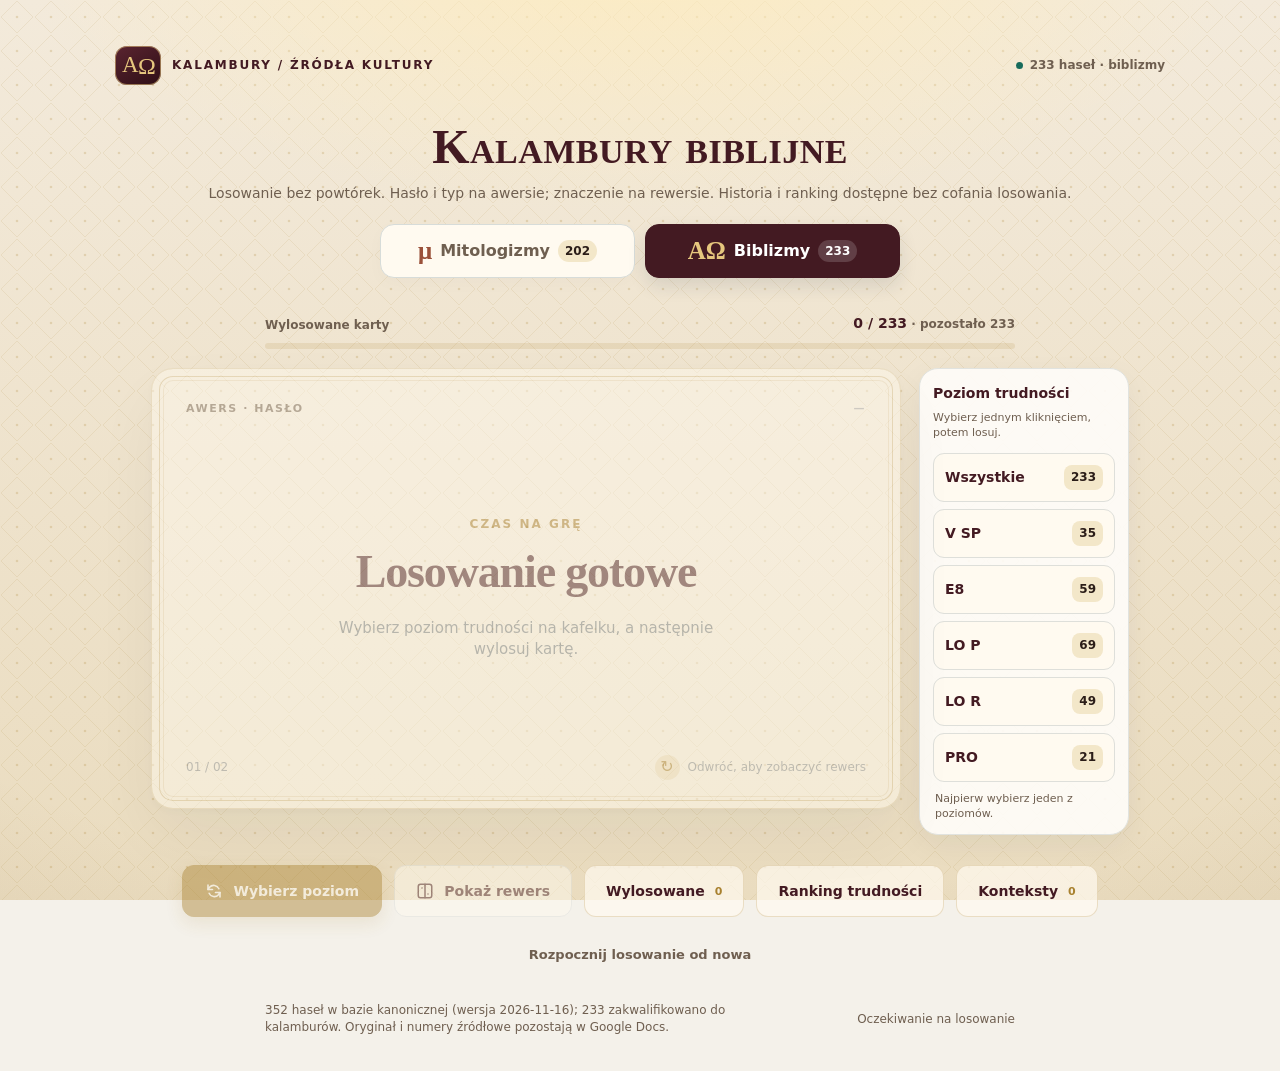
==== commit bab79bbc: "Estetyka: kompaktowe poziomy na telefonie, szeryfowy rewers, kolory talii - telefon: poziomy jako je" ====
--- a/index.html
+++ b/index.html
@@ -227,6 +227,38 @@
 body[data-deck="bible"] .deck-tab[data-deck="bible"] .deck-symbol{color:#e6c77e}
 body[data-deck="myth"] .deck-tab[data-deck="myth"] .deck-symbol{color:#e08a5e}
 
+/* ---------- Estetyka 2026-11-17: spójna typografia, kolory talii, telefon ---------- */
+/* rewers: znaczenie tym samym krojem szeryfowym co hasło na awersie */
+body[data-deck] .back .def{font-family:Georgia,"Times New Roman",serif;line-height:1.45;font-weight:400;letter-spacing:.005em}
+body[data-deck] .back .label{letter-spacing:.14em}
+/* znacznik poziomu w kolorach talii zamiast chłodnego szaroniebieskiego */
+body[data-deck] .level-pill{background:var(--accent-soft);border-color:color-mix(in srgb,var(--accent) 40%,transparent);color:var(--navy)}
+body[data-deck] .back .level-pill{background:rgba(255,255,255,.1);border-color:rgba(255,255,255,.25);color:inherit}
+/* przyciski drugorzędne wyglądają jak przyciski, nie jak linki */
+body[data-deck] .action.panel{background:color-mix(in srgb,var(--paper) 70%,transparent);border-color:color-mix(in srgb,var(--accent) 22%,transparent)}
+body[data-deck] .action.panel:hover:not(:disabled){background:var(--paper)}
+body[data-deck] .action.primary{box-shadow:0 6px 18px color-mix(in srgb,var(--accent) 30%,transparent)}
+body[data-deck] .action.primary:hover:not(:disabled){background:color-mix(in srgb,var(--accent) 85%,#000)}
+/* pasek postępu: grubszy i czytelny */
+body[data-deck] .meter{height:6px;border-radius:99px;background:color-mix(in srgb,var(--accent) 14%,transparent)}
+body[data-deck] .meter>div{border-radius:99px}
+/* stopka czytelniejsza */
+body[data-deck] .footer{color:var(--muted)}
+/* fokus z klawiatury widoczny w kolorze talii */
+body[data-deck] :is(button,a,summary):focus-visible{outline:2px solid var(--accent);outline-offset:2px}
+
+/* telefon: poziomy jako jeden rząd przewijanych chipów, karta wyżej na ekranie */
+@media (max-width:690px){
+ body[data-deck] .intro p{display:none}
+ body[data-deck] .level-selector{padding:10px 10px 8px;gap:6px;border-radius:14px}
+ body[data-deck] .level-selector .level-instruction,body[data-deck] .level-selector .level-hint{display:none}
+ body[data-deck] .level-selector h2{font-size:12px;letter-spacing:.06em;text-transform:uppercase;color:var(--muted)}
+ body[data-deck] .level-tiles{display:flex;flex-direction:row;overflow-x:auto;gap:6px;scrollbar-width:none;padding-bottom:2px;scroll-snap-type:x proximity}
+ body[data-deck] .level-tiles::-webkit-scrollbar{display:none}
+ body[data-deck] .level-tile{flex:0 0 auto;width:auto;min-height:38px;padding:5px 8px 5px 12px;gap:8px;border-radius:99px;scroll-snap-align:start}
+ body[data-deck="myth"] .shell{padding-top:34px}
+}
+
 </style>
 </head>
 <body>
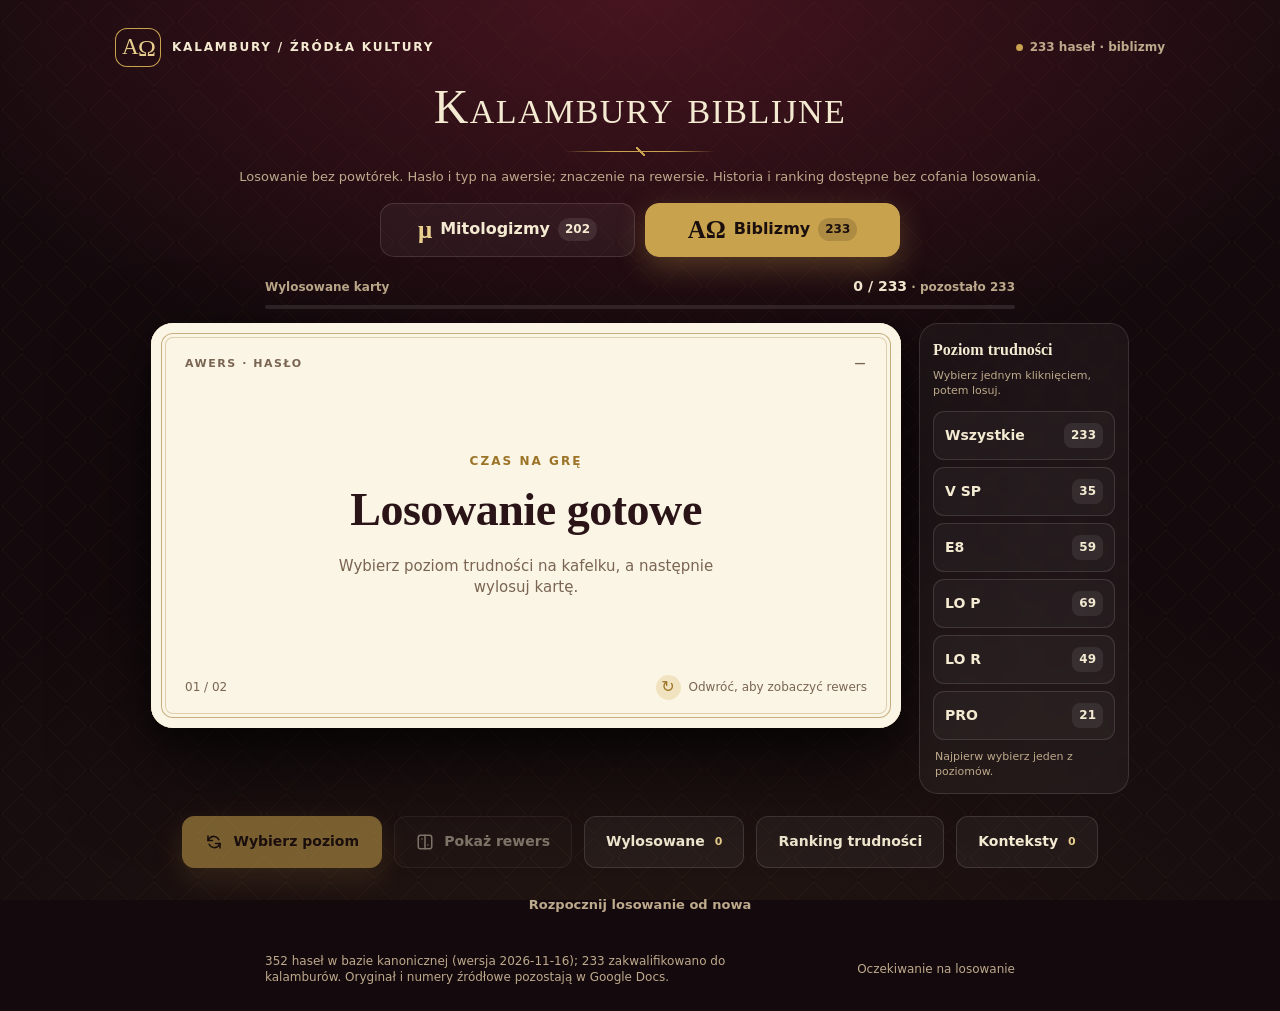
==== commit 1b283c0a: "Nowy wygląd: ciemna scena i jasna karta wyraźnie odcięta od tła - Biblia: iluminowany rękopis — atra" ====
--- a/index.html
+++ b/index.html
@@ -172,91 +172,172 @@
 .context-record blockquote{font-size:15px;font-family:Georgia,serif;margin:4px 0 6px}
 .review-flag{margin-top:10px;background:#fbf5ef;border-left:3px solid #b5855d;padding:9px 11px;color:#744d34;font-size:12px}
 @media(max-width:620px){.brandmark{width:42px;height:37px}.decks{margin:15px auto 0;gap:7px}.deck-tab{min-height:47px;padding:7px 6px;font-size:12px}.deck-tab .deck-symbol{font-size:22px}.context-card{padding:14px 13px}.context-card blockquote{font-size:15px}}
-/* Motywy talii — wstrzykiwane przez tools/build_multizestaw.py.
-   Biblia: iluminowany rękopis (welin, złoto, purpura).  Mitologia: marmur, meander, czarnofigurowa ceramika. */
-body{transition:background-color .4s ease}
-.brandmark{text-transform:none}
+/* Motywy talii — wstrzykiwane przez tools/build_multizestaw.py (po bazowym CSS z apps/kalambury_biblia_v5.html).
+   Zasada (18.11.2026): ciemna, spokojna scena + jasna karta, która wyraźnie się odcina.
+   Biblia: iluminowany rękopis — atrament, purpura, złoto, welin.
+   Mitologia: ceramika czerwonofigurowa — czerń, terakota, kość słoniowa, meander. */
+
+body[data-deck]{
+ --serif:"Palatino Linotype","Book Antiqua",Palatino,"Iowan Old Style","URW Palladio L",Georgia,serif;
+ --hair:rgba(255,255,255,.12);
+ --glass:rgba(255,255,255,.045);
+ --glass-hi:rgba(255,255,255,.085);
+ background-attachment:fixed;
+ transition:background-color .4s ease;
+}
+html:has(body[data-deck="bible"]){background:#140a0d}
+html:has(body[data-deck="myth"]){background:#0f0e0d}
 
 /* ---------- BIBLIA ---------- */
 body[data-deck="bible"]{
- --bg:#eee3cb;--paper:#fffaf0;--ink:#2b1d18;--muted:#6f5f50;--navy:#431a22;--accent:#a8812f;--accent-soft:#f3e7c9;
+ --page:#140a0d;--on-dark:#f4ead2;--on-dark-muted:#bda98b;
+ --gold:#c9a24e;--gold-2:#e8cf8e;
+ /* karta (welin) */
+ --paper:#fbf5e6;--ink:#2a1418;--navy:#3d1520;--muted:#7a6552;--accent:#9b7428;--accent-soft:#f1e3c0;--line:#e3d3ad;
  background:
-  radial-gradient(70% 45% at 50% -8%,rgba(255,236,186,.85) 0%,rgba(255,236,186,0) 70%),
-  radial-gradient(140% 110% at 50% 40%,rgba(0,0,0,0) 55%,rgba(92,58,22,.16) 100%),
-  url("data:image/svg+xml,%3Csvg xmlns='http://www.w3.org/2000/svg' width='34' height='34'%3E%3Cpath d='M17 1L33 17L17 33L1 17Z' fill='none' stroke='%23a8812f' stroke-opacity='.16' stroke-width='.7'/%3E%3Ccircle cx='17' cy='17' r='1.3' fill='%23a8812f' fill-opacity='.22'/%3E%3C/svg%3E"),
-  linear-gradient(180deg,#f3eadb 0%,#eadcbf 100%);
+  radial-gradient(60% 42% at 50% 0%,rgba(140,34,56,.42) 0%,rgba(140,34,56,0) 100%),
+  radial-gradient(120% 90% at 50% 110%,rgba(201,162,78,.08) 0%,rgba(201,162,78,0) 60%),
+  url("data:image/svg+xml,%3Csvg xmlns='http://www.w3.org/2000/svg' width='44' height='44'%3E%3Cpath d='M22 2L42 22L22 42L2 22Z' fill='none' stroke='%23c9a24e' stroke-opacity='.07' stroke-width='.8'/%3E%3C/svg%3E"),
+  #140a0d;
  background-attachment:fixed}
-body[data-deck="bible"] .brandmark{background:linear-gradient(150deg,#5a2430,#2f0f16);color:#e6c77e;box-shadow:inset 0 0 0 1px rgba(230,199,126,.55)}
-body[data-deck="bible"] h1{color:#431a22;font-variant:small-caps;letter-spacing:.01em}
-body[data-deck="bible"] .front{box-shadow:var(--shadow),inset 0 0 0 7px var(--paper),inset 0 0 0 8px rgba(168,129,47,.45),inset 0 0 0 11px var(--paper),inset 0 0 0 12px rgba(168,129,47,.22);border-color:#e2d3b0}
-body[data-deck="bible"] .back{background:radial-gradient(90% 70% at 50% 0%,#5e2532 0%,#3a121b 70%,#2c0c13 100%);border-color:#7d5a26;box-shadow:var(--shadow),inset 0 0 0 7px transparent,inset 0 0 0 8px rgba(230,199,126,.4)}
-body[data-deck="bible"] .back .face-header,body[data-deck="bible"] .back .label,body[data-deck="bible"] .back .card-bottom{color:#e2c98e}
-body[data-deck="bible"] .meter>div{background:linear-gradient(90deg,#8e6a22,#d1ad5a)}
 
 /* ---------- MITOLOGIA ---------- */
 body[data-deck="myth"]{
- --bg:#ebeae5;--paper:#fdfcf8;--ink:#1f1c1a;--muted:#6a6560;--navy:#211d1a;--accent:#b4532a;--accent-soft:#f4e2d6;
+ --page:#0f0e0d;--on-dark:#f3ece2;--on-dark-muted:#ab9f93;
+ --gold:#cf6b3d;--gold-2:#eba57f;
+ --paper:#f8f2e8;--ink:#1c1715;--navy:#1c1715;--muted:#76685d;--accent:#b2522a;--accent-soft:#f3dccd;--line:#e3d5c6;
  background:
-  url("data:image/svg+xml,%3Csvg xmlns='http://www.w3.org/2000/svg' width='40' height='22'%3E%3Cpath d='M0 19H32V3H10V13H22V9' fill='none' stroke='%23b4532a' stroke-opacity='.55' stroke-width='2.2'/%3E%3C/svg%3E") top left/40px 22px repeat-x,
-  linear-gradient(117deg,rgba(255,255,255,0) 38%,rgba(150,146,140,.14) 39.2%,rgba(255,255,255,0) 41%),
-  linear-gradient(64deg,rgba(255,255,255,0) 61%,rgba(140,136,130,.11) 61.8%,rgba(255,255,255,0) 63.5%),
-  linear-gradient(152deg,rgba(255,255,255,0) 72%,rgba(150,146,140,.10) 72.6%,rgba(255,255,255,0) 74%),
-  linear-gradient(28deg,rgba(255,255,255,0) 18%,rgba(160,156,150,.09) 18.7%,rgba(255,255,255,0) 20%),
-  radial-gradient(60% 50% at 20% 10%,rgba(255,255,255,.9) 0%,rgba(255,255,255,0) 70%),
-  radial-gradient(70% 60% at 85% 75%,rgba(255,255,255,.6) 0%,rgba(255,255,255,0) 70%),
-  linear-gradient(180deg,#f2f1ec 0%,#e3e1da 100%);
- background-attachment:scroll,fixed,fixed,fixed,fixed,fixed,fixed,fixed}
-body[data-deck="myth"] .shell{padding-top:46px}
-body[data-deck="myth"] .brandmark{background:#211d1a;color:#d9774a;box-shadow:inset 0 0 0 1px rgba(217,119,74,.5)}
-body[data-deck="myth"] h1{color:#211d1a;letter-spacing:.02em;text-transform:uppercase;font-weight:500;font-size:clamp(26px,3.4vw,42px)}
-body[data-deck="myth"] .front{border-color:#dad6cd;box-shadow:var(--shadow),inset 0 -14px 0 -8px rgba(180,83,42,.0)}
-body[data-deck="myth"] .front::after{content:"";position:absolute;left:0;right:0;bottom:0;height:14px;opacity:.5;
- background:url("data:image/svg+xml,%3Csvg xmlns='http://www.w3.org/2000/svg' width='26' height='14'%3E%3Cpath d='M0 12H21V2H7V8H15V5' fill='none' stroke='%23b4532a' stroke-width='1.6'/%3E%3C/svg%3E") left bottom/26px 14px repeat-x}
-body[data-deck="myth"] .back{background:radial-gradient(90% 70% at 50% 0%,#2f2925 0%,#1d1916 75%);border-color:#3a322c}
-body[data-deck="myth"] .back::after{content:"";position:absolute;left:0;right:0;bottom:0;height:14px;opacity:.75;
- background:url("data:image/svg+xml,%3Csvg xmlns='http://www.w3.org/2000/svg' width='26' height='14'%3E%3Cpath d='M0 12H21V2H7V8H15V5' fill='none' stroke='%23d9774a' stroke-width='1.6'/%3E%3C/svg%3E") left bottom/26px 14px repeat-x}
-body[data-deck="myth"] .back .face-header,body[data-deck="myth"] .back .label,body[data-deck="myth"] .back .card-bottom{color:#e09a74}
-body[data-deck="myth"] .meter>div{background:linear-gradient(90deg,#8f3c1c,#d06b3d)}
-
-/* ---------- wspólne dopasowania ---------- */
-body[data-deck] .deck-tab{color:var(--muted);background:var(--paper)}
-body[data-deck] .deck-tab small,body[data-deck] .level-tile .tile-remaining{background:var(--accent-soft);color:var(--ink)}
-body[data-deck] .deck-tab[aria-pressed="true"],body[data-deck] .level-tile[aria-pressed="true"]{color:#fff;background:var(--navy);border-color:var(--navy)}
-body[data-deck] .deck-tab[aria-pressed="true"] small,body[data-deck] .level-tile[aria-pressed="true"] .tile-remaining{background:rgba(255,255,255,.16);color:#fff}
-body[data-deck] .mode-pill{background:var(--accent-soft);border-color:color-mix(in srgb,var(--accent) 35%,transparent);color:var(--navy)}
-body[data-deck="bible"] .deck-tab[data-deck="bible"] .deck-symbol{color:#e6c77e}
-body[data-deck="myth"] .deck-tab[data-deck="myth"] .deck-symbol{color:#e08a5e}
-
-/* ---------- Estetyka 2026-11-17: spójna typografia, kolory talii, telefon ---------- */
-/* rewers: znaczenie tym samym krojem szeryfowym co hasło na awersie */
-body[data-deck] .back .def{font-family:Georgia,"Times New Roman",serif;line-height:1.45;font-weight:400;letter-spacing:.005em}
-body[data-deck] .back .label{letter-spacing:.14em}
-/* znacznik poziomu w kolorach talii zamiast chłodnego szaroniebieskiego */
-body[data-deck] .level-pill{background:var(--accent-soft);border-color:color-mix(in srgb,var(--accent) 40%,transparent);color:var(--navy)}
-body[data-deck] .back .level-pill{background:rgba(255,255,255,.1);border-color:rgba(255,255,255,.25);color:inherit}
-/* przyciski drugorzędne wyglądają jak przyciski, nie jak linki */
-body[data-deck] .action.panel{background:color-mix(in srgb,var(--paper) 70%,transparent);border-color:color-mix(in srgb,var(--accent) 22%,transparent)}
-body[data-deck] .action.panel:hover:not(:disabled){background:var(--paper)}
-body[data-deck] .action.primary{box-shadow:0 6px 18px color-mix(in srgb,var(--accent) 30%,transparent)}
-body[data-deck] .action.primary:hover:not(:disabled){background:color-mix(in srgb,var(--accent) 85%,#000)}
-/* pasek postępu: grubszy i czytelny */
-body[data-deck] .meter{height:6px;border-radius:99px;background:color-mix(in srgb,var(--accent) 14%,transparent)}
-body[data-deck] .meter>div{border-radius:99px}
-/* stopka czytelniejsza */
-body[data-deck] .footer{color:var(--muted)}
-/* fokus z klawiatury widoczny w kolorze talii */
-body[data-deck] :is(button,a,summary):focus-visible{outline:2px solid var(--accent);outline-offset:2px}
-
-/* telefon: poziomy jako jeden rząd przewijanych chipów, karta wyżej na ekranie */
+  url("data:image/svg+xml,%3Csvg xmlns='http://www.w3.org/2000/svg' width='40' height='22'%3E%3Cpath d='M0 19H32V3H10V13H22V9' fill='none' stroke='%23cf6b3d' stroke-opacity='.75' stroke-width='2.2'/%3E%3C/svg%3E") top left/40px 22px repeat-x,
+  radial-gradient(60% 42% at 50% 0%,rgba(207,107,61,.26) 0%,rgba(207,107,61,0) 100%),
+  radial-gradient(120% 90% at 50% 110%,rgba(207,107,61,.07) 0%,rgba(207,107,61,0) 60%),
+  #0f0e0d;
+ background-attachment:scroll,fixed,fixed,fixed}
+body[data-deck="myth"] .shell{padding-top:48px}
+
+/* ---------- nagłówek ---------- */
+body[data-deck] .brand{color:var(--on-dark)}
+body[data-deck] .brandmark{background:transparent;color:var(--gold-2);box-shadow:inset 0 0 0 1px var(--gold);font-family:var(--serif);text-transform:none}
+body[data-deck] .phase{color:var(--on-dark-muted)}
+body[data-deck] .phase:before{background:var(--gold)}
+body[data-deck] h1{font-family:var(--serif);color:var(--on-dark);font-weight:500;letter-spacing:.01em}
+body[data-deck="bible"] h1{font-variant:small-caps;letter-spacing:.03em}
+body[data-deck="myth"] h1{text-transform:uppercase;letter-spacing:.12em;font-size:clamp(24px,3.2vw,40px)}
+body[data-deck] h1::after{content:"";display:block;width:150px;height:9px;margin:14px auto 0;
+ background:
+  linear-gradient(90deg,transparent,var(--gold) 30%,var(--gold) 70%,transparent) center/100% 1px no-repeat,
+  linear-gradient(45deg,transparent 40%,var(--gold) 40% 60%,transparent 60%) center/9px 9px no-repeat}
+body[data-deck] .intro p{color:var(--on-dark-muted)}
+
+/* ---------- przełącznik talii ---------- */
+body[data-deck] .deck-tab{background:var(--glass);border:1px solid var(--hair);color:var(--on-dark);box-shadow:none}
+body[data-deck] .deck-tab:hover{background:var(--glass-hi)}
+body[data-deck] .deck-tab small{background:rgba(255,255,255,.09);color:var(--on-dark)}
+body[data-deck] .deck-tab .deck-symbol{font-family:var(--serif);color:var(--gold-2)}
+body[data-deck] .deck-tab[aria-pressed="true"]{background:var(--gold);border-color:var(--gold);color:#1a0f0c;box-shadow:0 10px 30px color-mix(in srgb,var(--gold) 30%,transparent)}
+body[data-deck] .deck-tab[aria-pressed="true"] .deck-symbol{color:#1a0f0c}
+body[data-deck] .deck-tab[aria-pressed="true"] small{background:rgba(0,0,0,.14);color:#1a0f0c}
+
+/* ---------- postęp ---------- */
+body[data-deck] .progresslabels{color:var(--on-dark-muted)}
+body[data-deck] .progresslabels strong{color:var(--on-dark)}
+body[data-deck] .meter{height:4px;background:rgba(255,255,255,.1)}
+body[data-deck] .meter>div{background:linear-gradient(90deg,var(--gold),var(--gold-2))}
+
+/* ---------- KARTA: jasna, wyraźnie odcięta od ciemnego tła ---------- */
+body[data-deck] .card:disabled{opacity:1;cursor:default}
+body[data-deck] .face{border:0;box-shadow:0 2px 0 rgba(255,255,255,.04) inset,0 40px 90px rgba(0,0,0,.6),0 12px 28px rgba(0,0,0,.4)}
+body[data-deck] .front{background:var(--paper);color:var(--ink)}
+body[data-deck="bible"] .front{box-shadow:0 40px 90px rgba(0,0,0,.6),0 12px 28px rgba(0,0,0,.4),
+  inset 0 0 0 10px var(--paper),inset 0 0 0 11px rgba(155,116,40,.55),inset 0 0 0 14px var(--paper),inset 0 0 0 15px rgba(155,116,40,.3)}
+body[data-deck="myth"] .front{box-shadow:0 40px 90px rgba(0,0,0,.6),0 12px 28px rgba(0,0,0,.4),inset 0 0 0 10px var(--paper),inset 0 0 0 11px rgba(178,82,42,.4)}
+body[data-deck="myth"] .front::after{content:"";position:absolute;left:0;right:0;bottom:0;height:14px;opacity:.55;
+ background:url("data:image/svg+xml,%3Csvg xmlns='http://www.w3.org/2000/svg' width='26' height='14'%3E%3Cpath d='M0 12H21V2H7V8H15V5' fill='none' stroke='%23b2522a' stroke-width='1.6'/%3E%3C/svg%3E") left bottom/26px 14px repeat-x}
+body[data-deck] .front .face-header{color:var(--muted)}
+body[data-deck] .front .number{color:var(--muted)}
+body[data-deck] .eyebrow{color:var(--accent)}
+body[data-deck] .phrase{font-family:var(--serif);color:var(--ink);font-weight:600;letter-spacing:-.01em}
+body[data-deck] .empty-face .phrase{color:var(--ink)}
+body[data-deck] .empty-sub{color:var(--muted)}
+body[data-deck] .card-bottom{color:var(--muted)}
+body[data-deck] .card-bottom .turn span{background:var(--accent-soft);color:var(--accent)}
+body[data-deck] .mode-pill{background:var(--accent-soft);border-color:color-mix(in srgb,var(--accent) 35%,transparent);color:var(--ink)}
+body[data-deck] .level-pill{background:var(--accent-soft);border-color:color-mix(in srgb,var(--accent) 40%,transparent);color:var(--ink)}
+
+/* rewers Biblii: purpura ze złotą ramą */
+body[data-deck="bible"] .back{background:radial-gradient(100% 80% at 50% 0%,#6b2433 0%,#4a1520 75%);color:#fbf1dc;
+ box-shadow:0 40px 90px rgba(0,0,0,.6),0 12px 28px rgba(0,0,0,.4)}
+body[data-deck] .back::before{content:"";position:absolute;inset:10px;border-radius:14px;pointer-events:none;border:1px solid}
+body[data-deck="bible"] .back::before{border-color:rgba(232,207,142,.5)}
+body[data-deck="bible"] .back{outline:1px solid rgba(232,207,142,.28);outline-offset:-1px}
+body[data-deck="bible"] .back :is(.face-header,.label,.card-bottom){color:#e8cf8e}
+/* rewers mitologii: terakota z czarnym rysunkiem, jak waza czerwonofigurowa */
+body[data-deck="myth"] .back{background:radial-gradient(100% 80% at 50% 0%,#e3895a 0%,#d0703f 80%);color:#140f0d;
+ box-shadow:0 40px 90px rgba(0,0,0,.6),0 12px 28px rgba(0,0,0,.4)}
+body[data-deck="myth"] .back::before{border-color:rgba(20,15,13,.4)}
+body[data-deck="myth"] .back :is(.face-header,.label,.card-bottom){color:#140f0d}
+body[data-deck="myth"] .back::after{content:"";position:absolute;left:0;right:0;bottom:0;height:14px;opacity:.7;
+ background:url("data:image/svg+xml,%3Csvg xmlns='http://www.w3.org/2000/svg' width='26' height='14'%3E%3Cpath d='M0 12H21V2H7V8H15V5' fill='none' stroke='%23140f0d' stroke-width='1.6'/%3E%3C/svg%3E") left bottom/26px 14px repeat-x}
+body[data-deck] .back .def{font-family:var(--serif);line-height:1.45;font-weight:400;color:inherit}
+body[data-deck] .back .turn span{background:rgba(0,0,0,.18);color:inherit}
+body[data-deck] .back .level-pill{background:rgba(255,255,255,.12);border-color:currentColor;color:inherit}
+
+/* Pole "Skąd to?" na rewersie */
+.back .origin{margin-top:14px;padding-top:12px;border-top:1px solid currentColor;border-top-color:color-mix(in srgb,currentColor 25%,transparent);max-width:640px}
+.back .origin .label{margin-bottom:4px}
+.back .origin p{margin:0;font-size:14px;line-height:1.45}
+.back .origin-ref{font-weight:750;letter-spacing:.01em;white-space:nowrap}
+body[data-deck="bible"] .back .origin-ref{color:#e8cf8e}
+body[data-deck="myth"] .back .origin-ref{color:#140f0d}
+
+/* ---------- panel poziomów ---------- */
+body[data-deck] .level-selector{background:var(--glass);border:1px solid var(--hair);box-shadow:none;backdrop-filter:blur(6px)}
+body[data-deck] .level-selector h2{color:var(--on-dark);font-family:var(--serif);font-weight:600;font-size:16px}
+body[data-deck] .level-selector .level-instruction,body[data-deck] .level-hint{color:var(--on-dark-muted)}
+body[data-deck] .level-tile{background:rgba(255,255,255,.03);border-color:var(--hair);color:var(--on-dark)}
+body[data-deck] .level-tile:hover:not(:disabled){background:var(--glass-hi);border-color:color-mix(in srgb,var(--gold) 55%,transparent)}
+body[data-deck] .level-tile .tile-remaining{background:rgba(255,255,255,.08);color:var(--on-dark)}
+body[data-deck] .level-tile[aria-pressed="true"]{background:var(--gold);border-color:var(--gold);color:#1a0f0c;box-shadow:none}
+body[data-deck] .level-tile:disabled{opacity:.55}
+body[data-deck] .level-tile[aria-pressed="true"] .tile-remaining{background:rgba(0,0,0,.14);color:#1a0f0c}
+
+/* ---------- przyciski ---------- */
+body[data-deck] .action{background:var(--glass);border:1px solid var(--hair);color:var(--on-dark);box-shadow:none}
+body[data-deck] .action:hover:not(:disabled){background:var(--glass-hi);box-shadow:none}
+body[data-deck] .action.primary{background:var(--gold);border-color:var(--gold);color:#1a0f0c;box-shadow:0 10px 30px color-mix(in srgb,var(--gold) 28%,transparent)}
+body[data-deck] .action.primary:hover:not(:disabled){background:var(--gold-2)}
+body[data-deck] .action.primary:disabled{opacity:.55}
+body[data-deck] .action.quiet{background:transparent;border-color:transparent;color:var(--on-dark-muted)}
+body[data-deck] .action.panel .count{color:var(--gold-2)}
+
+/* ---------- konteksty i stopka ---------- */
+body[data-deck] .context-card{background:var(--glass);border-color:var(--hair)}
+body[data-deck] .context-card blockquote{color:var(--on-dark);font-family:var(--serif)}
+body[data-deck] .context-card :is(p,.context-title,.context-source){color:var(--on-dark-muted)}
+body[data-deck] .footer{color:var(--on-dark-muted)}
+body[data-deck] :is(button,a,summary):focus-visible{outline:2px solid var(--gold-2);outline-offset:3px}
+
+/* ---------- rytm pionowy: karta i przyciski mieszczą się na ekranie laptopa ---------- */
+body[data-deck] .shell{padding-top:28px;padding-bottom:24px}
+body[data-deck] .intro{margin-top:14px}
+body[data-deck] .intro p{margin-top:12px;font-size:13px}
+body[data-deck] .decks{margin-top:16px}
+body[data-deck] .progresszone{margin:20px auto 14px}
+body[data-deck] .stage{height:clamp(330px,45vh,450px)}
+body[data-deck] .controls{margin-top:22px}
+
+/* ---------- telefon ---------- */
 @media (max-width:690px){
  body[data-deck] .intro p{display:none}
+ body[data-deck] h1::after{margin-top:10px}
  body[data-deck] .level-selector{padding:10px 10px 8px;gap:6px;border-radius:14px}
  body[data-deck] .level-selector .level-instruction,body[data-deck] .level-selector .level-hint{display:none}
- body[data-deck] .level-selector h2{font-size:12px;letter-spacing:.06em;text-transform:uppercase;color:var(--muted)}
+ body[data-deck] .level-selector h2{font-family:inherit;font-size:11px;letter-spacing:.12em;text-transform:uppercase;color:var(--on-dark-muted)}
  body[data-deck] .level-tiles{display:flex;flex-direction:row;overflow-x:auto;gap:6px;scrollbar-width:none;padding-bottom:2px;scroll-snap-type:x proximity}
  body[data-deck] .level-tiles::-webkit-scrollbar{display:none}
  body[data-deck] .level-tile{flex:0 0 auto;width:auto;min-height:38px;padding:5px 8px 5px 12px;gap:8px;border-radius:99px;scroll-snap-align:start}
- body[data-deck="myth"] .shell{padding-top:34px}
+ body[data-deck="myth"] .shell{padding-top:36px}
+ .back .origin{margin-top:10px;padding-top:9px}
+ .back .origin p{font-size:13px}
 }
 
 </style>
@@ -296,6 +377,7 @@
     <div class="face-header"><span>REWERS <span aria-hidden="true">·</span> ZNACZENIE</span><span id="backno">—</span></div>
     <div class="face-content">
      <div><div class="label">Znaczenie frazeologizmu</div><p class="def" id="definition"></p></div>
+     <div class="origin" id="origin" hidden><div class="label">Skąd to?</div><p><span class="origin-ref" id="originref"></span> <span class="origin-note" id="originnote"></span></p></div>
     </div>
     <div class="card-bottom"><span>02 / 02</span><span class="turn"><span aria-hidden="true">↻</span> Wróć do hasła</span></div>
    </div>
@@ -356,7 +438,7 @@
 </dialog>
 <div class="sr" id="announce" aria-live="polite"></div>
 <script>
-const DATASETS = {"myth":[{"id":1,"haslo":"pięta Achillesa / Achillesowa","znaczenie":"słaba strona kogoś/ czegoś","karta":"pięta Achillesa","poziom":1},{"id":2,"haslo":"historia opowiedziana Alkinoosowi","znaczenie":"opowieść długa i zawiła","karta":"historia opowiedziana Alkinoosowi","poziom":5},{"id":3,"haslo":"dawać jabłka Alkinoosowi","znaczenie":"wykonywać czynność bezużyteczną/ bezsensowną","karta":"dawać jabłka Alkinoosowi","poziom":5},{"id":4,"haslo":"róg obfitości / Amaltei","znaczenie":"bogactwo,  niewyczerpane zapasy","karta":"róg obfitości","poziom":1},{"id":5,"haslo":"(sypać się / posypać się) jak z rogu obfitości","znaczenie":"występowanie (czegoś) w wielkiej obfitości","karta":"sypać się jak z rogu obfitości","poziom":2},{"id":6,"haslo":"strzała Amora / amora (Kupidyna / Erosa)","znaczenie":"niespodziewane zakochanie się","karta":"strzała Amora","poziom":1},{"id":7,"haslo":"ugodzony / trafiony strzałą Amora","znaczenie":"osoba która zakochała się nagle i niespodziewanie","karta":"trafiony strzałą Amora","poziom":1},{"id":8,"haslo":"zostać / być ugodzonym strzałą Amora / Erosa / Kupidyna","znaczenie":"nage się zakochać","karta":"zostać ugodzonym strzałą Amora","poziom":1},{"id":9,"haslo":"między ustami a brzegiem pucharu","znaczenie":"sytuacja w której osiągnięcie celu może być nagle zagrożona przez niespodziewane wydarzenia","karta":"między ustami a brzegiem pucharu","poziom":3},{"id":10,"haslo":"apoliński; apolińska postać / uroda; apolińskie rysy","znaczenie":"wyjątkowa piękna postać","karta":"apolińska uroda","poziom":3},{"id":11,"haslo":"syn Apollina","znaczenie":"artysta, poeta","karta":"syn Apollina","poziom":3},{"id":12,"haslo":"piękny / zbudowany / smukły jak Apollo-","znaczenie":"młody i piękny mężczyzna o harmonijnej budowie ciała i klasycznych rysach.","karta":"piękny jak Apollo","poziom":1},{"id":13,"haslo":"aresowy; męstwo aresowe-","znaczenie":"bojowy, wojowniczy, waleczny","karta":"męstwo aresowe","poziom":4},{"id":14,"haslo":"wyprawa (Argonautów) po złote runo-","znaczenie":"wyprawa trudna z wyznaczonym celem prowadząca do bogactwa, satysfakcji ; Daleka wyprawa w danym celu w poszukiwaniu czegoś wartościowego","karta":"wyprawa Argonautów po złote runo","poziom":3},{"id":15,"haslo":"złote runo-","znaczenie":"atrakcyjna zdobycz majątek, bogactwo","karta":"złote runo","poziom":1},{"id":16,"haslo":"szukać złotego runa-","znaczenie":"szukać bogactwa, czegoś wartościowego","karta":"szukać złotego runa","poziom":2},{"id":17,"haslo":"argusowy; argusowa nieufność, czujność-","znaczenie":"ktoś czujny, podejrzliwy","karta":"argusowa czujność","poziom":3},{"id":18,"haslo":"argusowe oczy / oko-","znaczenie":"czujny, podejrzliwy, baczny wzrok, przed któremu nic nie umknie","karta":"argusowe oko","poziom":2},{"id":19,"haslo":"strzec (kogoś / czegoś) argusowym okiem-","znaczenie":"chronić pilnować (kogoś/czegoś) ze wzmożoną czujnością i podejrzliwością","karta":"strzec argusowym okiem","poziom":3},{"id":20,"haslo":"nić Ariadny-","znaczenie":"sposób wybrnięcia z zawiłej i beznadziejnej sytuacji","karta":"nić Ariadny","poziom":1},{"id":21,"haslo":"(dojść / dochodzić / trafić) po nitce do kłębka-","znaczenie":"wyjaśnić coś poprzez cierpliwe, stopniowe badanie śladów, oraz poprzez wysnuwanie wniosków","karta":"dojść po nitce do kłębka","poziom":2},{"id":22,"haslo":"brzemię Atlasa / atlasowe-","znaczenie":"ciężar nie do zniesienia/ ponad ludzkie siły","karta":"brzemię Atlasa","poziom":2},{"id":23,"haslo":"stajnia Augiasza / augiaszowa / Augiaszowa || stajnie Augiasza / augiaszowe / Augiaszowe-","znaczenie":"wielki nieporządek ; od dawna nie posprzątane pomieszczenie","karta":"stajnia Augiasza","poziom":1},{"id":24,"haslo":"uprzątnąć / wyczyścić / oczyścić / sprzątać / uprzątnąć stajnie Augiasza / augiaszowe || stajnie Augiasza, augiaszową-","znaczenie":"sprzątać bałagan ; radykalnie usuwać nagromadzone zaniedbania w jakiejś dziedzinie życia","karta":"uprzątnąć stajnię Augiasza","poziom":1},{"id":25,"haslo":"bachusowy / bachiczny; bachusowa / bachiczna uczta / zabawa; bachusowy / bachiczny śmiech / uśmiech -","znaczenie":"przypominający Bachusa, lub obchody ku jego czci; hulaszczy, pijacki, rozwiązły,","karta":"bachiczna uczta","poziom":3},{"id":26,"haslo":"bachusowa praca","znaczenie":"pijaństwo","karta":"bachusowa praca","poziom":5},{"id":27,"haslo":"bachowy / bachusowy napój / sok / trunek","znaczenie":"wino","karta":"bachusowy trunek","poziom":4},{"id":28,"haslo":"czciciel Bachusa || bachusowi czciciele","znaczenie":"pijak, pijacy","karta":"czciciel Bachusa","poziom":4},{"id":29,"haslo":"wzrok / oczy / spojrzenie bazyliszka / bazyliszkowe / bazyliszkowate","znaczenie":"spojrzenie, oczy przeszywające, nieżyczliwe, nienawistne, podstępne","karta":"spojrzenie bazyliszka","poziom":2},{"id":30,"haslo":"(płakać jak bazyliszek)","znaczenie":"wylewać łzy z wyrachowania, nieszczerze się smucić","karta":"płakać jak bazyliszek","poziom":4},{"id":31,"haslo":"list Bellerofonta","znaczenie":"list zawierający treści zgubne dla doręczyciela","karta":"list Bellerofonta","poziom":5},{"id":32,"haslo":"syn Bellony -","znaczenie":"żołnierz, wojak","karta":"syn Bellony","poziom":4},{"id":33,"haslo":"czuwać / pilnować / zachowywać się jak Cerber","znaczenie":"być bardzo czujnym, nieustępliwym, wręcz nieżyczliwym stróżem, dozorcą kogoś/czegoś","karta":"pilnować jak Cerber","poziom":1},{"id":34,"haslo":"łódź Charona","znaczenie":"symbol oznaczający śmierć","karta":"łódź Charona","poziom":3},{"id":35,"haslo":"Scylla i Charybda","znaczenie":"niebezpieczeństwo zagrażające jednocześnie z dwu stron","karta":"Scylla i Charybda","poziom":1},{"id":36,"haslo":"być / znaleźć się / znajdować się między Scyllą a / i Charybdą","znaczenie":"być / znaleźć się w niebezpieczeństwie zagrażającym jednocześnie z dwu stron, w sytuacji trudnej (z pozoru) bez wyjścia","karta":"między Scyllą a Charybdą","poziom":2},{"id":37,"haslo":"przejść / przepłynąć przez Scyllę i Charybdę","znaczenie":"wyjść cało z niebezpieczeństwa, uniknąć niebezpiecznej sytuacji","karta":"przepłynąć przez Scyllę i Charybdę","poziom":2},{"id":38,"haslo":"złoty deszcz","znaczenie":"szczęście, bogactwo, dobrobyt / hojne datki spadające na kogoś","karta":"złoty deszcz","poziom":3},{"id":39,"haslo":"praca Danaid / danaidowa || beczka Danaid","znaczenie":"niekończący się bezowocny i  daremny trud, coś co wymaga ogromnych wysiłków a nie przynosi oczekiwanych efektów i korzyści / człowiek, któremu wszystko jest mało albo coś (np. dom) co wymaga bezustannych nakładów","karta":"praca Danaid","poziom":2},{"id":40,"haslo":"koszula / szata / suknia Dejaniry","znaczenie":"przyczyna ogromnych cierpień i męczarni, od których nie ma ucieczki","karta":"koszula Dejaniry","poziom":2},{"id":41,"haslo":"deukaliońska powódź","znaczenie":"potop","karta":"deukaliońska powódź","poziom":4},{"id":42,"haslo":"od czasów Deukaliona","znaczenie":"od czasu potopu/ od bardzo dawna","karta":"od czasów Deukaliona","poziom":4},{"id":43,"haslo":"diomedowa zamiana","znaczenie":"niekorzystna zamiana, w której cała korzyść przypada jednej stronie","karta":"diomedowa zamiana","poziom":5},{"id":44,"haslo":"diomedowy przymus","znaczenie":"absolutnie nieodparty przymus","karta":"diomedowy przymus","poziom":5},{"id":45,"haslo":"dionizyjski; dionizyjski nastrój / humor; dionizyjska zabawa / uczta","znaczenie":"wesoły, beztroski, bachiczny, orgiastyczny, żywiołowy","karta":"dionizyjska zabawa","poziom":3},{"id":46,"haslo":"spiż dodoński","znaczenie":"człowiek bardzo gadatliwy; papla, gaduła","karta":"spiż dodoński","poziom":5},{"id":47,"haslo":"edypowa zagadka","znaczenie":"zagadka trudna do odgadnięcia","karta":"edypowa zagadka","poziom":2},{"id":48,"haslo":"pod (czyjąś) egidą","znaczenie":"pod czyjąś opieką, czyimś przewodnictwem, wpływem, patronatem, pod czyimiś auspicjami","karta":"pod czyjąś egidą","poziom":3},{"id":49,"haslo":"cienie elizejskie","znaczenie":"mary, duchy zmarłych, błąkające się po Polach Elizejskich","karta":"cienie elizejskie","poziom":4},{"id":50,"haslo":"Pola Elizejskie || kraina cieni / cieniów || w krainie cieniów","znaczenie":"pośmiertny świat, miejsce szczęśliwego pobytu dusz zmarłych sprawiedliwych i uczciwych; życie pozagrobowe, kraina wiecznej wiosny i szczęścia","karta":"Pola Elizejskie","poziom":2},{"id":51,"haslo":"łzy Eos -","znaczenie":"rosa","karta":"łzy Eos","poziom":4},{"id":52,"haslo":"jabłko niezgody / Eris","znaczenie":"przyczyna sporu, niezgody","karta":"jabłko niezgody","poziom":1},{"id":53,"haslo":"uczeń Eskulapa","znaczenie":"lekarz","karta":"uczeń Eskulapa","poziom":3},{"id":54,"haslo":"fama / stugębna fama","znaczenie":"zwykle wyolbrzymiona plotka lub wieść","karta":"stugębna fama","poziom":3},{"id":55,"haslo":"fama głosi / niesie","znaczenie":"krążą plotki na jakiś temat","karta":"fama głosi","poziom":3},{"id":56,"haslo":"rozeszła się fama","znaczenie":"rozeszła się wieść, plotka, pogłoska","karta":"rozeszła się fama","poziom":3},{"id":57,"haslo":"wóz Apolla / Feba / Febusa","znaczenie":"słońce","karta":"wóz Apolla","poziom":4},{"id":58,"haslo":"odradzać się / odrodzić się / powstać (jak / niczym feniks / Feniks) z popiołów","znaczenie":"odradzać się, powstawać na nowo z gruzów; zaistnieć od nowa","karta":"odrodzić się jak feniks z popiołów","poziom":1},{"id":59,"haslo":"dzieci Flory","znaczenie":"kwiaty","karta":"dzieci Flory","poziom":3},{"id":60,"haslo":"uczta Fokosa","znaczenie":"uczta, na której goście zabijają gospodarza","karta":"uczta Fokosa","poziom":4},{"id":61,"haslo":"dar / dary fortuny || łaska /łaski fortuny","znaczenie":"nieoczekiwany majątek, bogactwo szczęście; cecha, która może przynieść człowiekowi powodzenie; pomyślne okoliczności zaistniałe bez wysiłku człowieka","karta":"dary fortuny","poziom":3},{"id":62,"haslo":"koło fortuny / Fortuny","znaczenie":"zmienność losu, następowanie po sobie wydarzeń pomyślnych i niepomyślnych","karta":"koło fortuny","poziom":2},{"id":63,"haslo":"fortuna kołem się toczy","znaczenie":"powodzenie w życiu się zmienia","karta":"fortuna kołem się toczy","poziom":2},{"id":64,"haslo":"ślepa fortuna","znaczenie":"przypadek","karta":"ślepa fortuna","poziom":3},{"id":65,"haslo":"uśmiech fortuny","znaczenie":"szczęśliwy zwrot, zmiana w życiu","karta":"uśmiech fortuny","poziom":1},{"id":66,"haslo":"fortuna uśmiecha się do (kogoś)","znaczenie":"różne sprawy układają się komuś pomyślnie","karta":"fortuna uśmiecha się do kogoś","poziom":1},{"id":67,"haslo":"wybraniec / ulubieniec / dziecię fortuny","znaczenie":"osoba ciesząca się wyjątkowym powodzeniem, szczęściem","karta":"ulubieniec fortuny","poziom":3},{"id":68,"haslo":"zmienna fortuna || fortuna zmienną jest","znaczenie":"różne, dobre i złe koleje losu, szczęście przeplata się z niepowodzeniami w życiu","karta":"fortuna zmienną jest","poziom":3},{"id":69,"haslo":"chwytać fortunę za nogi","znaczenie":"korzystać z każdej okazji, aby osiągnąć szczęście","karta":"chwytać fortunę za nogi","poziom":2},{"id":70,"haslo":"kusić fortunę","znaczenie":"niepotrzebnie prowokować wydarzenia","karta":"kusić fortunę","poziom":2},{"id":71,"haslo":"śmiałym fortuna sprzyja / służy","znaczenie":"odważnym dopisuje szczęście","karta":"śmiałym fortuna sprzyja","poziom":2},{"id":72,"haslo":"zły jak furia","znaczenie":"wściekły, bardzo zdenerwowany","karta":"zły jak furia","poziom":1},{"id":73,"haslo":"rzucić się na (coś / kogoś) jak furia","znaczenie":"wściekle, gwałtownie kogoś/coś zaatakować","karta":"rzucić się na kogoś jak furia","poziom":2},{"id":74,"haslo":"wpaść / wpadać / wbiec (na kogoś / gdzieś) jak furia","znaczenie":"wbiec gdzieś/na kogoś gwałtownie, ze złością, będąc poruszonym","karta":"wpaść gdzieś jak furia","poziom":2},{"id":75,"haslo":"wybiec / wypaść (skądś) jak furia","znaczenie":"wybiec skądś gwałtownie, będąc bardzo poruszonym i okazując złość","karta":"wypaść skądś jak furia","poziom":2},{"id":76,"haslo":"boginie wdzięku || trzy gracje -","znaczenie":"piękne kobiety","karta":"trzy gracje","poziom":2},{"id":77,"haslo":"naszyjnik Harmonii -","znaczenie":"zgubny dar","karta":"naszyjnik Harmonii","poziom":5},{"id":78,"haslo":"peplos / szata Harmonii -","znaczenie":"zgubny dar","karta":"szata Harmonii","poziom":5},{"id":79,"haslo":"herkulesowy; herkulesowa siła / sylwetka -","znaczenie":"atletyczna, potężna budowa ciała","karta":"herkulesowa siła","poziom":1},{"id":80,"haslo":"praca herkulesowa -","znaczenie":"praca przekraczająca ludzkie siły","karta":"praca herkulesowa","poziom":2},{"id":81,"haslo":"(być) silny jak Herkules -","znaczenie":"być niezwykle silnym","karta":"silny jak Herkules","poziom":1},{"id":82,"haslo":"być jak Herkules na rozstajach || stanąć na rozdrożu jak Herkules -","znaczenie":"wahać się przed podjęciem ważnej decyzji","karta":"Herkules na rozstajach","poziom":2},{"id":83,"haslo":"część / udział Hermesa","znaczenie":"połowa znaleziska","karta":"część Hermesa","poziom":5},{"id":84,"haslo":"wszedł Hermes || Hermes przeleciał","znaczenie":"nagła niezręczna cisza w rozmowie","karta":"wszedł Hermes","poziom":5},{"id":85,"haslo":"złote jabłko","znaczenie":"źródło ogromnego zysku","karta":"złote jabłko","poziom":3},{"id":86,"haslo":"hydra","znaczenie":"odradzające się nieszczęście","karta":"hydra","poziom":1},{"id":87,"haslo":"urwać / uciąć łeb hydrze","znaczenie":"zatrzymać szerzące się zło","karta":"uciąć łeb hydrze","poziom":1},{"id":88,"haslo":"hydra (jędza) niezgody powstaje","znaczenie":"szerzenie się nieporozumień","karta":"hydra niezgody powstaje","poziom":3},{"id":89,"haslo":"ikarowe loty || ikarowy lot || lot Ikara","znaczenie":"śmiałe, nieprzemyślane plany","karta":"ikarowy lot","poziom":2},{"id":90,"haslo":"ikarowe skrzydła || skrzydła Ikara","znaczenie":"coś nietrwałego, ale wartościowego","karta":"skrzydła Ikara","poziom":2},{"id":91,"haslo":"koło Iksjona","znaczenie":"męczarnie bez końca","karta":"koło Iksjona","poziom":5},{"id":92,"haslo":"biedniejszy od Irosa -","znaczenie":"bardzo biedny","karta":"biedniejszy od Irosa","poziom":5},{"id":93,"haslo":"janusowe / Janusowe oblicze","znaczenie":"coś sprzecznego, może być także człowiek dwulicowy","karta":"janusowe oblicze","poziom":2},{"id":94,"haslo":"jowiszowy; jowiszowa postawa; jowiszowe brwi; jowiszowy gniew","znaczenie":"dostojny, potężny, ale złowieszczy","karta":"jowiszowy gniew","poziom":3},{"id":95,"haslo":"jowiszowe spojrzenie / oblicze / twarz || jowiszowy wyraz (na) twarzy","znaczenie":"spojrzenie tak surowe, że aż groźne","karta":"jowiszowe spojrzenie","poziom":3},{"id":96,"haslo":"nastroszyć brwi jowiszowo -","znaczenie":"zmarszczyć brwi","karta":"nastroszyć brwi jowiszowo","poziom":4},{"id":97,"haslo":"nim jeszcze Jowisz zapuścił brodę","znaczenie":"wiele lat temu","karta":"nim Jowisz zapuścił brodę","poziom":5},{"id":98,"haslo":"początek od Jowisza","znaczenie":"początek od najważniejszej rzeczy lub osoby","karta":"początek od Jowisza","poziom":5},{"id":99,"haslo":"pod (zimnym) Jowiszem -","znaczenie":"pod gołym niebem","karta":"pod zimnym Jowiszem","poziom":5},{"id":100,"haslo":"groźny jak Jowisz","znaczenie":"bardzo groźny","karta":"groźny jak Jowisz","poziom":3},{"id":101,"haslo":"kadmejskie zwycięstwo","znaczenie":"zwycięstwo tragiczne dla obu stron","karta":"kadmejskie zwycięstwo","poziom":5},{"id":102,"haslo":"kastalski zdrój || źródło kastalskie","znaczenie":"źródło dające natchnienie do  czegoś/ poezja","karta":"kastalski zdrój","poziom":4},{"id":103,"haslo":"Kastor i Polluks || nierozdzielni jak Kastor i Polluks","znaczenie":"wierni i nierozłączni przyjaciele","karta":"nierozdzielni jak Kastor i Polluks","poziom":2},{"id":104,"haslo":"kimeryjskie ciemności","znaczenie":"wielkie, nieprzeniknione, gęste ciemności","karta":"kimeryjskie ciemności","poziom":4},{"id":105,"haslo":"uczta Lapitów","znaczenie":"uczta kończąca się kłótnią, a nawet bijatyką","karta":"uczta Lapitów","poziom":5},{"id":106,"haslo":"lary i penaty","znaczenie":"sprzęty, ruchomości domowe/ wszystko to, co składa się na atmosferę domu w rozumieniu gniazda rodzinnego, ogniska domowego; dom","karta":"lary i penaty","poziom":3},{"id":107,"haslo":"(lelum polelum || Lelum Polelum || taki to lelum polelum)","znaczenie":"człowiek flegmatyczny, powolny, ospały, ślamazarny/ powoli, flegmatycznie, ospale, bez pośpiechu/ obwiśle (o ubraniu)/ pijak","karta":"lelum polelum","poziom":3},{"id":108,"haslo":"(Lelum Polelum, Fistum Pofistum)","znaczenie":"coś bezwartościowego, nienadającego się do niczego/ ktoś niezasługujący na zaufanie/ pożal się Boże (wyraz ubolewania)","karta":"Lelum Polelum, Fistum Pofistum","poziom":5},{"id":109,"haslo":"(iść jak lelum polelum)","znaczenie":"chodzić wolno, ospale, noga za nogą","karta":"iść jak lelum polelum","poziom":3},{"id":110,"haslo":"(stać niby Lelum Polelum na górze || stać jak lelum polelum)","znaczenie":"stać nieruchomo, pozostawać w bezruchu","karta":"stać jak lelum polelum","poziom":4},{"id":111,"haslo":"czyny lemnijskie","znaczenie":"czyny bardzo okrutne","karta":"czyny lemnijskie","poziom":5},{"id":112,"haslo":"woda letejska || rzeka / zdrój zapomnienia / Zapomnienia || woda / zdrój niepamięci","znaczenie":"zapomnienie","karta":"woda letejska","poziom":3},{"id":113,"haslo":"napić się wody letejskiej","znaczenie":"zapomnieć wszystko, pozbawić się wspomnień, kłopotów/ odejść w niebyt, całkowicie zniknąć","karta":"napić się wody letejskiej","poziom":3},{"id":114,"haslo":"dzieło / rzemiosło marsowe","znaczenie":"czyny wojskowe, stan wojskowy, wojaczka, żołnierka","karta":"rzemiosło marsowe","poziom":4},{"id":115,"haslo":"marsowe rękawy","znaczenie":"zbroja","karta":"marsowe rękawy","poziom":5},{"id":116,"haslo":"pole marsowe","znaczenie":"pole manewrów wojskowych, plac wojenny, plac broni albo teren wojny","karta":"pole marsowe","poziom":4},{"id":117,"haslo":"postawa marsowa","znaczenie":"postawa żołnierska, śmiała bohaterska, rycerska","karta":"postawa marsowa","poziom":3},{"id":118,"haslo":"syn Marsa","znaczenie":"żołnierz","karta":"syn Marsa","poziom":3},{"id":119,"haslo":"marsowa / marsowata mina / twarz || marsowe spojrzenie / oblicze / czoło || marsowy / marsowaty wyraz twarzy || mars na czole || z marsem na czole","znaczenie":"ponure, groźne spojrzenie; zmarszczone złowrogo czoło; ponury, niezadowolony, rozgniewany wyraz twarzy","karta":"marsowa mina","poziom":3},{"id":120,"haslo":"marsem patrzeć / spojrzeć / spozierać || marsowo / marsowato spoglądać || patrzeć / spojrzeć marsowo","znaczenie":"patrzeć z groźną, surową miną","karta":"patrzeć marsowo","poziom":3},{"id":121,"haslo":"sobić / stawiać / stroić marsa","znaczenie":"zmarszczyć się groźnie, patrzeć pochmurnie z wyrazem niezadowolenia","karta":"stroić marsa","poziom":3},{"id":122,"haslo":"nie wytrzymać Marsa","znaczenie":"nie znieść trudów wojennych","karta":"nie wytrzymać Marsa","poziom":5},{"id":123,"haslo":"w Marsa uderzyć || Marsem ruszyć","znaczenie":"szturmować, zaatakować","karta":"w Marsa uderzyć","poziom":4},{"id":124,"haslo":"kocioł Medei","znaczenie":"sposób przywrócenia utraconej młodości","karta":"kocioł Medei","poziom":4},{"id":125,"haslo":"szata Medei / Glauki / Kreuzy","znaczenie":"zgubny dar","karta":"szata Medei","poziom":4},{"id":126,"haslo":"wzrok / spojrzenie / oczy Meduzy","znaczenie":"spojrzenie ostre, nieprzyjemne, przenikliwe, zmieniające człowieka w kamień","karta":"spojrzenie Meduzy","poziom":2},{"id":127,"haslo":"figa Merkurego","znaczenie":"pierwszy owoc lub rezultat jakiś działań, pierwsze prace","karta":"figa Merkurego","poziom":5},{"id":128,"haslo":"nie z każdego drewna będzie Merkuriusz || nie z każdej kłody uczynisz Merkurego","znaczenie":"nie z każdego kształconego człowieka będzie uczony","karta":"nie z każdej kłody uczynisz Merkurego","poziom":5},{"id":129,"haslo":"midasowe uszy","znaczenie":"symbol głupoty","karta":"midasowe uszy","poziom":2},{"id":130,"haslo":"mieć midasowe uszy","znaczenie":"być głupcem","karta":"mieć midasowe uszy","poziom":2},{"id":131,"haslo":"głupi jak midasowe uszy","znaczenie":"człowiek bardzo głupi, tępy i nierozsądny","karta":"głupi jak midasowe uszy","poziom":3},{"id":132,"haslo":"bogaty jak Midas","znaczenie":"człowiek, który szybko się bogaci (jednak bogactwo to utrudnia mu życie)","karta":"bogaty jak Midas","poziom":1},{"id":133,"haslo":"świnia (poucza) Minerwę","znaczenie":"ignorant poucza świadomego rzeczy","karta":"świnia poucza Minerwę","poziom":5},{"id":134,"haslo":"wbrew woli Minerwy","znaczenie":"ktoś zabiera się do tworzenia dzieła (np. literackiego, malarskiego) bez talentu, bez natchnienia","karta":"wbrew woli Minerwy","poziom":4},{"id":135,"haslo":"wyskoczyć jak Minerwa / Pallas z głowy Jowisza","znaczenie":"zjawić się nagle niespodziewanie","karta":"wyskoczyć jak Minerwa z głowy Jowisza","poziom":3},{"id":136,"haslo":"nić życia / żywota","znaczenie":"ciągłość, bieg życia","karta":"nić życia","poziom":2},{"id":137,"haslo":"przeciąć nitkę / nić (czyjegoś) żywota","znaczenie":"spowodować czyjąś śmierć (o chorobie, wypadku, o człowieku - sprawcy czyjejś śmierci","karta":"przeciąć nić żywota","poziom":2},{"id":138,"haslo":"objęcia Morfeusza","znaczenie":"marzenie senne. - sen","karta":"objęcia Morfeusza","poziom":2},{"id":139,"haslo":"(być / leżeć / spoczywać) w objęciach / na łonie Morfeusza","znaczenie":"śnić lub zapaść w sen","karta":"spoczywać w objęciach Morfeusza","poziom":2},{"id":140,"haslo":"dziesiąta muza","znaczenie":"film, twórczość filmowa, kinematografia","karta":"dziesiąta muza","poziom":2},{"id":141,"haslo":"jedenasta muza","znaczenie":"telewizja","karta":"jedenasta muza","poziom":4},{"id":142,"haslo":"kochanek / ulubieniec / wychowanek muz","znaczenie":"poeta, artysta - ten, który oddaje się sztukom pięknym","karta":"ulubieniec muz","poziom":3},{"id":143,"haslo":"lekka  / lżejsza muza","znaczenie":"utwory artystyczne, kabaretowe, zwykle muzyczne, o charakterze rozrywkowym","karta":"lekka muza","poziom":3},{"id":144,"haslo":"muza podkasana","znaczenie":"lekki, frywolny repertuar teatralny, kabaretowy, rewirowy.\n- aktorka występująca w tego rodzaju stuce","karta":"muza podkasana","poziom":4},{"id":145,"haslo":"sobie (śpiewać) a muzom || robić coś sobie a muzom","znaczenie":"robić coś tylko dla siebie, nie dla ludzi, nie dbając o korzyść ani o to, czy jest to komuś przydatne; robić coś wyłącznie dla własnej przyjemności.","karta":"robić coś sobie a muzom","poziom":3},{"id":146,"haslo":"narcyz kałamarza","znaczenie":"autor rozkochany we własnej twórczości","karta":"narcyz kałamarza","poziom":4},{"id":147,"haslo":"narcyzowaty zachwyt (nad sobą)","znaczenie":"bezkrytyczny zachwyt nad sobą, samouwielbienie","karta":"narcyzowaty zachwyt nad sobą","poziom":2},{"id":148,"haslo":"być zakochanym w sobie jak Narcyz || zachowywać się jak narcyz","znaczenie":"uwielbić się, bezkrytycznie podchodzić do własnej osoby","karta":"zakochany w sobie jak Narcyz","poziom":1},{"id":149,"haslo":"nektar boski","znaczenie":"smaczny wyśmienity napój","karta":"nektar boski","poziom":1},{"id":150,"haslo":"być jak Nemezis / nemezis","znaczenie":"karać surowo, ale sprawiedliwie, adekwatnie do winy","karta":"być jak Nemezis","poziom":3},{"id":151,"haslo":"państwo Neptuna","znaczenie":"ocean morze","karta":"państwo Neptuna","poziom":2},{"id":152,"haslo":"wyglądać jak Niobe skamieniała","znaczenie":"znieruchomieć","karta":"wyglądać jak Niobe skamieniała","poziom":3},{"id":153,"haslo":"sznur Oknosa","znaczenie":"bezowocny trud/ żona trwoniąca wszystko co mąż zarobi","karta":"sznur Oknosa","poziom":5},{"id":154,"haslo":"olimpijski; olimpijska postawa / uczta","znaczenie":"boski, doskonały, wyniosły","karta":"olimpijska postawa","poziom":3},{"id":155,"haslo":"olimpijski spokój","znaczenie":"całkowity spokój","karta":"olimpijski spokój","poziom":1},{"id":156,"haslo":"po olimpijsku","znaczenie":"w sposób właściwy bogom, majestatyczny, podniosły","karta":"po olimpijsku","poziom":3},{"id":157,"haslo":"być / zasiąść na Olimpie","znaczenie":"Zdobyć sławę/ uznanie w jakiejś dziedzinie","karta":"zasiąść na Olimpie","poziom":3},{"id":158,"haslo":"pępek świata","znaczenie":"osoba zadufana w sobie, myśląca tylko o swoich korzyściach nie zważając na krzywdę innych/ rzecz niesłusznie uznawana za najważniejszą","karta":"pępek świata","poziom":1},{"id":159,"haslo":"być pępkiem świata || uważać się za pępek świata","znaczenie":"uważać się za kogoś ważnego/ pyszałkowate zachowanie","karta":"uważać się za pępek świata","poziom":1},{"id":160,"haslo":"paniczny; paniczna ucieczka; paniczny nastrój","znaczenie":"powstały na skutek paniki","karta":"paniczna ucieczka","poziom":2},{"id":161,"haslo":"paniczny strach / lęk","znaczenie":"nieopanowany i niepohamowany lęk","karta":"paniczny strach","poziom":1},{"id":162,"haslo":"puszka Pandory","znaczenie":"źródło niekończących się nieszczęść, problemów","karta":"puszka Pandory","poziom":1},{"id":163,"haslo":"otworzyć / otwierać puszkę Pandory","znaczenie":"spowodować nieszczęście","karta":"otworzyć puszkę Pandory","poziom":1},{"id":164,"haslo":"harce parnasowe","znaczenie":"popisy wierszopisarskie","karta":"harce parnasowe","poziom":4},{"id":165,"haslo":"wejść / wstąpić na Parnas","znaczenie":"zostać uznanym, cenionym poetą","karta":"wstąpić na Parnas","poziom":4},{"id":166,"haslo":"dosiąść / dosiadać Pegaza / pegaza || wsiąść na Pegaz / pegaza","znaczenie":"próbować swoich sił w poezji, mieć natchnienie","karta":"dosiąść Pegaza","poziom":3},{"id":167,"haslo":"opuszczać rodzinne penaty","znaczenie":"opuszczać dom rodzinny","karta":"opuszczać rodzinne penaty","poziom":4},{"id":168,"haslo":"przenosić swoje (lary i) penaty","znaczenie":"zmieniać mieszkanie","karta":"przenosić swoje penaty","poziom":4},{"id":169,"haslo":"wracać do swoich (larów i) penatów","znaczenie":"wracać do domu rodzinnego","karta":"wracać do swoich penatów","poziom":3},{"id":170,"haslo":"praca / robota Penelopy","znaczenie":"niekończąca się, bezproduktywna praca","karta":"praca Penelopy","poziom":3},{"id":171,"haslo":"(być) wierna jak Penelopa || czekać wiernie (na powrót małżonka) jak Penelopa","znaczenie":"kobieta cierpliwie znosząca rozłąkę, wiernie czekająca na powrót męża","karta":"wierna jak Penelopa","poziom":2},{"id":172,"haslo":"łoże Prokrusta || prokrustowe łoże","znaczenie":"trudna sytuacje w której coś jest na siłę naginane","karta":"łoże Prokrusta","poziom":2},{"id":173,"haslo":"prometejski; prometejski bohater / bunt / czyn / poryw; prometejskie cechy charakteru / cierpienie / dzieło / porywy; prometejska postać / postawa","znaczenie":"śmiały, heroiczny, buntowniczy działający dla ludzi","karta":"prometejski bunt","poziom":2},{"id":174,"haslo":"ogień prometejski","znaczenie":"ikra bogów/ wyzwanie rzucone siłom wyższym","karta":"ogień prometejski","poziom":3},{"id":175,"haslo":"pytyjska / pityjska odpowiedź / wypowiedź","znaczenie":"wieloznaczna, niezrozumiała odpowiedź","karta":"pytyjska odpowiedź","poziom":3},{"id":176,"haslo":"być (dla kogoś) wyrocznią || mieć / uważać (kogoś) za wyrocznię","znaczenie":"uznawać kogoś za specjalistę w danej dziedzinie","karta":"być dla kogoś wyrocznią","poziom":2},{"id":177,"haslo":"mówić jak wyrocznia / Pytia","znaczenie":"przepowiadać przyszłość; mówić w sposób zawoalowany, niejednoznaczny","karta":"mówić jak Pytia","poziom":3},{"id":178,"haslo":"stary / obleśny satyr","znaczenie":"lubieżny i rozpustny człowiek, zwłaszcza w starszym wieku","karta":"stary satyr","poziom":4},{"id":179,"haslo":"brzydki jak Satyr","znaczenie":"mężczyzna bardzo brzydki, nieestetyczny","karta":"brzydki jak satyr","poziom":4},{"id":180,"haslo":"sfinksowy; sfinksowa mina / odpowiedź / twarz / zagadka; sfinksowy wyraz twarzy; sfinksowe oblicze","znaczenie":"tajemniczy, zagadkowy, nieprzenikniony;","karta":"sfinksowa mina","poziom":2},{"id":181,"haslo":"tajemniczy / zagadkowy / nieodgadniony / pełen tajemnic (jak) sfinks -","znaczenie":"człowiek bardzo tajemniczy, zagadkowy, mówiący zagadkowo","karta":"tajemniczy jak sfinks","poziom":2},{"id":182,"haslo":"milczeć jak sfinks || być tajemniczym / zagadkowym jak sfinks","znaczenie":"być tajemniczym, uporczywie milczeć; wiernie dochowywać sekretu, nie zdradzać tajemnicy","karta":"milczeć jak sfinks","poziom":2},{"id":183,"haslo":"wyglądać jak sfinks","znaczenie":"wyglądać zagadkowo","karta":"wyglądać jak sfinks","poziom":2},{"id":184,"haslo":"stentorowy głos (śmiech) || głos Stentora","znaczenie":"potężny, bardzo donośny głos","karta":"stentorowy głos","poziom":3},{"id":185,"haslo":"już to Sybilla przepowiadała","znaczenie":"określenie katastroficznego wydarzenia, którego nastąpienie można przewidzieć","karta":"już to Sybilla przepowiadała","poziom":4},{"id":186,"haslo":"syreni śpiew (głos) || śpiew syreny","znaczenie":"urzekający, czarujący śpiew; kuszące słówka służące uwodzeniu kogoś","karta":"syreni śpiew","poziom":2},{"id":187,"haslo":"śpiewać jak syrena","znaczenie":"kusić za pomocą śpiewu","karta":"śpiewać jak syrena","poziom":2},{"id":188,"haslo":"syzyfowa praca","znaczenie":"praca wymagająca bezskutecznych wysiłków","karta":"syzyfowa praca","poziom":1},{"id":189,"haslo":"wykonywać syzyfową pracę","znaczenie":"wykonywać pracę wymagającć bezskutecznych wysiłków","karta":"wykonywać syzyfową pracę","poziom":1},{"id":190,"haslo":"męki Tantala","znaczenie":"cierpienia","karta":"męki Tantala","poziom":2},{"id":191,"haslo":"cierpieć męki Tantala","znaczenie":"znosić męczenie, dotkliwe cierpienie","karta":"cierpieć męki Tantala","poziom":2},{"id":192,"haslo":"koń trojański","znaczenie":"podstęp zmierzający do pokonania przeciwnika; złowieszcza, przynosząca nieszczęście, przynosząca zgubę zdobycz; ktoś, wprowadzony do jakiegoś środowiska, który zdziała w nim szkodę","karta":"koń trojański","poziom":1},{"id":193,"haslo":"jak po zburzeniu Troi","znaczenie":"całkowicie, zupełnie zniszczone","karta":"jak po zburzeniu Troi","poziom":2},{"id":194,"haslo":"stara jak Troja","znaczenie":"kobieta bardzo posunięta w latach","karta":"stara jak Troja","poziom":4},{"id":195,"haslo":"tytan","znaczenie":"człowiek wytrzymały, silnie fizycznie i moralnie","karta":"tytan","poziom":2},{"id":196,"haslo":"tytan nauki/ pracy","znaczenie":"","karta":"tytan nauki / pracy","poziom":4},{"id":197,"haslo":"tytaniczny; boje / walki tytaniczne; tytaniczna siła / męka / ofiara / wytrzymałość / osobowość","znaczenie":"przekraczający ludzkie siły","karta":"tytaniczna siła","poziom":2},{"id":198,"haslo":"praca tytaniczna","znaczenie":"nadludzka, ciężka praca","karta":"praca tytaniczna","poziom":2},{"id":199,"haslo":"złota głowa tytana","znaczenie":"słoneczny krąg, Słońce","karta":"złota głowa Tytana","poziom":5},{"id":200,"haslo":"(być) chytry jak Ulisses / Odys","znaczenie":"człowiek bardzo chytry, wykorzystujący swą przebiegłość do osiągnięcia celu","karta":"chytry jak Odys / Ulisses","poziom":1},{"id":201,"haslo":"(być) piękna jak Wenus","znaczenie":"piękna i zgrabna kobieta","karta":"piękna jak Wenus","poziom":1},{"id":202,"haslo":"kapłanka / strażniczka domowego / rodzinnego ogniska","znaczenie":"kobieta dbająca o ciepło domowe i o rodzinne więzi, poświęcająca się życiu rodzinnym","karta":"kapłanka / strażniczka domowego ogniska","poziom":3}],"bible":[{"id":1,"haslo":"pójść do Abrahama na piwo","karta":"pójść do Abrahama na piwo","znaczenie":"pot., żart. ‘umrzeć’","poziom":5,"raw":"pójść do Abrahama na piwo —  pot., żart. ‘umrzeć’","numery_zrodlowe":[1],"uwaga":"Kanoniczny zapis dydaktyczny; źródło: Jan Godyń."},{"id":2,"haslo":"Przenieść się na łono Abrahama","karta":"Przenieść się na łono Abrahama","znaczenie":"pot., żart. ‘umrzeć’","poziom":5,"raw":"przenieść się (pójść) na łono Abrahama — pot., żart. ‘umrzeć’.","numery_zrodlowe":[2],"uwaga":"Kanoniczny zapis dydaktyczny; źródło: Jan Godyń."},{"id":4,"haslo":"Od czasów Adama i Ewy","karta":"Od czasów Adama i Ewy","znaczenie":"‘od samego początku; od dawien dawna’","poziom":1,"raw":"od (czasów) Adama i Ewy — ‘od samego początku; od dawien dawna’.","numery_zrodlowe":[4],"uwaga":"Kanoniczny zapis dydaktyczny; źródło: Jan Godyń."},{"id":5,"haslo":"W stroju Adama","karta":"W stroju Adama","znaczenie":"żart. ‘nago’ (o mężczyźnie)","poziom":1,"raw":"w stroju Adamowym albo w stroju Adama — żart. ‘nago’ (o mężczyźnie).","numery_zrodlowe":[5],"uwaga":"Kanoniczny zapis dydaktyczny; źródło: Jan Godyń."},{"id":6,"haslo":"zaczynać od Adama i Ewy","karta":"zaczynać od Adama i Ewy","znaczenie":"‘wywodzić rzecz niepotrzebnie od samego początku’","poziom":2,"raw":"zaczynać od Adama i Ewy — ‘wywodzić rzecz niepotrzebnie od samego początku’.","numery_zrodlowe":[6],"uwaga":"Kanoniczny zapis dydaktyczny; źródło: Jan Godyń."},{"id":7,"haslo":"żebro Adama","karta":"żebro Adama","znaczenie":"żart. ‘kobieta’","poziom":3,"raw":"żebro Adama — żart. ‘kobieta’.","numery_zrodlowe":[7],"uwaga":"Kanoniczny zapis dydaktyczny; źródło: Jan Godyń."},{"id":8,"haslo":"Alfa i omega","karta":"Alfa i omega","znaczenie":"Początek i koniec; ktoś będący autorytetem w danej dziedzinie.","poziom":1,"raw":"alfa i omega — przen. ‘początek i koniec; absolutny autorytet w jakiejś dziedzinie, wyrocznia’.","numery_zrodlowe":[8,9],"uwaga":"Kanoniczny zapis dydaktyczny; źródło: Jan Godyń."},{"id":10,"haslo":"anioł stróż","karta":"anioł stróż","znaczenie":"przen. ‘opiekun, obrońca, nieodstępny towarzysz’; żart. i iron. także ‘osoba pilnująca kogoś’, np. policjant lub strażnik","poziom":1,"raw":"anioł stróż — przen. ‘opiekun, obrońca, nieodstępny towarzysz’; żart. i iron. także ‘osoba pilnująca kogoś’, np. policjant lub strażnik.","numery_zrodlowe":[10],"uwaga":"Kanoniczny zapis dydaktyczny; źródło: Jan Godyń."},{"id":11,"haslo":"Chodzić od Annasza do Kajfasza","karta":"Chodzić od Annasza do Kajfasza","znaczenie":"Być odsyłanym od jednej osoby lub instytucji do drugiej, bez załatwienia sprawy.","poziom":2,"raw":"chodzić od Annasza do Kajfasza — ‘chodzić od jednego urzędu lub człowieka do drugiego bez rezultatu’. Annasz i Kajfasz byli arcykapłanami związanymi z procesem Jezusa.","numery_zrodlowe":[11,12],"uwaga":"Kanoniczny zapis dydaktyczny; źródło: Jan Godyń."},{"id":14,"haslo":"apokalipsa","karta":"apokalipsa","znaczenie":"przen., pot. ‘katastrofa, zagłada, koniec świata; wydarzenie budzące grozę’","poziom":2,"raw":"apokalipsa — przen., pot. ‘katastrofa, zagłada, koniec świata; wydarzenie budzące grozę’.","numery_zrodlowe":[14],"uwaga":"Kanoniczny zapis dydaktyczny; źródło: Jan Godyń."},{"id":15,"haslo":"czterej jeźdźcy Apokalipsy","karta":"czterej jeźdźcy Apokalipsy","znaczenie":"“zaraza, głód, wojna i śmierć”","poziom":1,"raw":"czterej jeźdźcy Apokalipsy - “zaraza, głód, wojna i śmierć”","numery_zrodlowe":[15],"uwaga":"Kanoniczny zapis dydaktyczny; źródło: Jan Godyń."},{"id":18,"haslo":"Wieża Babel","karta":"Wieża Babel","znaczenie":"Wielkie zamieszanie, chaos, pomieszanie języków lub poglądów.","poziom":1,"raw":"istna wieża Babel - “chaos, zamęt”","numery_zrodlowe":[18,357,358],"uwaga":"Kanoniczny zapis dydaktyczny; źródło: Jan Godyń."},{"id":19,"haslo":"cichy jak baranek","karta":"cichy jak baranek","znaczenie":"pot. “ktoś potulny i nieszkodliwy”","poziom":1,"raw":"cichy jak baranek (owca, trusia) - pot. “ktoś potulny i nieszkodliwy”","numery_zrodlowe":[19],"uwaga":"Kanoniczny zapis dydaktyczny; źródło: Jan Godyń."},{"id":20,"haslo":"Beniaminek","karta":"Beniaminek","znaczenie":"Ulubieniec rodziny lub innej grupy, osoba szczególnie faworyzowana.","poziom":1,"raw":"beniaminek - pot. “ulubione dziecko”","numery_zrodlowe":[20,21],"uwaga":"Kanoniczny zapis dydaktyczny; źródło: Jan Godyń."},{"id":23,"haslo":"Wierzyć jak w Ewangelię","karta":"Wierzyć jak w Ewangelię","znaczenie":"Wierzyć w coś bezgranicznie, traktować coś jako niepodważalną prawdę.","poziom":2,"raw":"wierzyć w coś jak w ewangelię (biblię) - “wierzyć w coś całkowicie, nabożnie”","numery_zrodlowe":[23,356],"uwaga":"Kanoniczny zapis dydaktyczny; źródło: Jan Godyń."},{"id":24,"haslo":"Błędna owca","karta":"Błędna owca","znaczenie":"Człowiek, który się pogubił, zbłądził lub odszedł od przyjętych zasad.","poziom":1,"raw":"błędna owca - przen. “człowiek pozbawiony celu, sensu życia”","numery_zrodlowe":[24],"uwaga":"Kanoniczny zapis dydaktyczny; źródło: Jan Godyń."},{"id":25,"haslo":"błędne drogi","karta":"błędne drogi","znaczenie":"“postępowanie społecznie nieakceptowane; manowce”","poziom":2,"raw":"błędne drogi (ścieżki) - “postępowanie społecznie nieakceptowane; manowce”","numery_zrodlowe":[25],"uwaga":"Kanoniczny zapis dydaktyczny; źródło: Jan Godyń."},{"id":26,"haslo":"chodzić jak błędna owca","karta":"chodzić jak błędna owca","znaczenie":"pot. “chodzić bez celu, zachowywać się w sposób niezrozumiały”","poziom":2,"raw":"chodzić jak błędna owca - pot. “chodzić bez celu, zachowywać się w sposób niezrozumiały”","numery_zrodlowe":[26],"uwaga":"Kanoniczny zapis dydaktyczny; źródło: Jan Godyń."},{"id":28,"haslo":"Bóg dał, Bóg wziął","karta":"Bóg dał, Bóg wziął","znaczenie":"przysłowie przywoływane wobec nieodwracalnej straty, szczególnie śmierci; słowa Hioba (Hi 1, 21)","poziom":1,"raw":"Bóg dał, Bóg wziął — przysłowie przywoływane wobec nieodwracalnej straty, szczególnie śmierci; słowa Hioba (Hi 1, 21).","numery_zrodlowe":[28],"uwaga":"Kanoniczny zapis dydaktyczny; źródło: Jan Godyń."},{"id":30,"haslo":"jak go Pan Bóg stworzył","karta":"jak go Pan Bóg stworzył","znaczenie":"“nagi; prosty, nieobyty, nieskomplikowany”","poziom":3,"raw":"taki, jak go Pan Bóg stworzył - “nagi; prosty, nieobyty, nieskomplikowany”","numery_zrodlowe":[30],"uwaga":"Kanoniczny zapis dydaktyczny; źródło: Jan Godyń."},{"id":32,"haslo":"kto nie jest z nami, ten przeciw nam","karta":"kto nie jest z nami, ten przeciw nam","znaczenie":"sentencja; pochodzi od Jezusa, który wypowiedział ją do swoich uczniów","poziom":3,"raw":"kto nie jest z nami, ten przeciw nam - sentencja; pochodzi od Jezusa, który wypowiedział ją do swoich uczniów","numery_zrodlowe":[32],"uwaga":"Kanoniczny zapis dydaktyczny; źródło: Jan Godyń."},{"id":33,"haslo":"Co cesarskie cesarzowi, co boskie Bogu","karta":"Co cesarskie cesarzowi, co boskie Bogu","znaczenie":"przysłowie, zwykle z czasownikiem „oddawać”; używane m.in. w sporach o relacje między państwem a Kościołem (Mt 22, 21)","poziom":2,"raw":"Co cesarskie — cesarzowi, co boskie — Bogu — przysłowie, zwykle z czasownikiem „oddawać”; używane m.in. w sporach o relacje między państwem a Kościołem (Mt 22, 21).","numery_zrodlowe":[33],"uwaga":"Kanoniczny zapis dydaktyczny; źródło: Jan Godyń."},{"id":36,"haslo":"chleb powszedni","karta":"chleb powszedni","znaczenie":"‘codzienne pożywienie konieczne do życia’; przen. ‘rzecz codzienna, zwykła, nic nadzwyczajnego’","poziom":1,"raw":"chleb powszedni — ‘codzienne pożywienie konieczne do życia’; przen. ‘rzecz codzienna, zwykła, nic nadzwyczajnego’.","numery_zrodlowe":[36],"uwaga":"Kanoniczny zapis dydaktyczny; źródło: Jan Godyń."},{"id":37,"haslo":"nie samym chlebem człowiek żyje","karta":"nie samym chlebem człowiek żyje","znaczenie":"przysłowie, które wskazuje na to, że człowiek powinien dążyć do czegoś więcej niż właśnie tego przysłowiowego chleba","poziom":1,"raw":"nie samym chlebem człowiek żyje - przysłowie, które wskazuje na to, że człowiek powinien dążyć do czegoś więcej niż właśnie tego przysłowiowego chleba","numery_zrodlowe":[37],"uwaga":"Kanoniczny zapis dydaktyczny; źródło: Jan Godyń."},{"id":38,"haslo":"Chrystusowe lata","karta":"Chrystusowe lata","znaczenie":"inaczej “wiek Chrystusa”; “33 lata”, czyli tyle, ile Jezus Chrystus miał, gdy został ukrzyżowany","poziom":2,"raw":"Chrystusowe lata - inaczej “wiek Chrystusa”; “33 lata”, czyli tyle, ile Jezus Chrystus miał, gdy został ukrzyżowany","numery_zrodlowe":[38],"uwaga":"Kanoniczny zapis dydaktyczny; źródło: Jan Godyń."},{"id":39,"haslo":"Przejść chrzest bojowy","karta":"Przejść chrzest bojowy","znaczenie":"“pierwszy udział w jakiejś sytuacji, najczęściej wojennej”","poziom":2,"raw":"przejść chrzest ogniowy (bojowy) - “pierwszy udział w jakiejś sytuacji, najczęściej wojennej”","numery_zrodlowe":[39],"uwaga":"Kanoniczny zapis dydaktyczny; źródło: Jan Godyń."},{"id":40,"haslo":"chwiać się jak trzcina","karta":"chwiać się jak trzcina","znaczenie":"przen. “być niezdecydowanym”","poziom":3,"raw":"chwiać się jak trzcina - przen. “być niezdecydowanym”","numery_zrodlowe":[40],"uwaga":"Kanoniczny zapis dydaktyczny; źródło: Jan Godyń."},{"id":41,"haslo":"Słowo stało się ciałem","karta":"Słowo stało się ciałem","znaczenie":"Coś zapowiedzianego rzeczywiście się wydarzyło.","poziom":3,"raw":"stało się ciałem, oblekło się w ciało coś - “coś się urzeczywistniło”","numery_zrodlowe":[41,310],"uwaga":"Kanoniczny zapis dydaktyczny; źródło: Jan Godyń."},{"id":42,"haslo":"Czcić złotego cielca","karta":"Czcić złotego cielca","znaczenie":"Czcić bogactwo i pieniądze, traktować je jako wartość najwyższą.","poziom":1,"raw":"czcić złotego cielca - przen. “uczynić celem życia zysk, pieniądze, bogactwo”","numery_zrodlowe":[42,43],"uwaga":"Kanoniczny zapis dydaktyczny; źródło: Jan Godyń."},{"id":44,"haslo":"złoty cielec","karta":"złoty cielec","znaczenie":"przen. “symbol bogactwa, pieniędzy, majątku”","poziom":1,"raw":"złoty cielec - przen. “symbol bogactwa, pieniędzy, majątku”","numery_zrodlowe":[44],"uwaga":"Kanoniczny zapis dydaktyczny; źródło: Jan Godyń."},{"id":45,"haslo":"ciemności egipskie","karta":"ciemności egipskie","znaczenie":"‘wielka, gęsta, nieprzenikniona ciemność’","poziom":1,"raw":"ciemności egipskie — ‘wielka, gęsta, nieprzenikniona ciemność’.","numery_zrodlowe":[45],"uwaga":"Kanoniczny zapis dydaktyczny; źródło: Jan Godyń."},{"id":47,"haslo":"wybrać lepszą cząstkę","karta":"wybrać lepszą cząstkę","znaczenie":"“wybrać co właściwe, bardziej wartościowe”","poziom":5,"raw":"wybrać, obrać lepszą cząstkę - “wybrać co właściwe, bardziej wartościowe”","numery_zrodlowe":[47],"uwaga":"Kanoniczny zapis dydaktyczny; źródło: Jan Godyń."},{"id":48,"haslo":"człowiek małej wiary","karta":"człowiek małej wiary","znaczenie":"“ktoś, kogo trudno do czegoś przekonać; ktoś niedowierzący”","poziom":2,"raw":"człowiek małej wiary - “ktoś, kogo trudno do czegoś przekonać; ktoś niedowierzący”","numery_zrodlowe":[48],"uwaga":"Kanoniczny zapis dydaktyczny; źródło: Jan Godyń."},{"id":49,"haslo":"Letni człowiek","karta":"Letni człowiek","znaczenie":"O człowieku obojętnym, pozbawionym gorliwości lub żywszych uczuć.","poziom":3,"raw":"letni człowiek - przen. “ktoś pozbawiony żywych uczuć, temperamentu”","numery_zrodlowe":[49,164,165],"uwaga":"Kanoniczny zapis dydaktyczny; źródło: Jan Godyń."},{"id":50,"haslo":"źle człowiekowi być samemu","karta":"źle człowiekowi być samemu","znaczenie":"sentencja, przysłowie; samotny człowiek nie może być w pełni szczęśliwy","poziom":3,"raw":"źle człowiekowi być samemu - sentencja, przysłowie; samotny człowiek nie może być w pełni szczęśliwy","numery_zrodlowe":[50],"uwaga":"Kanoniczny zapis dydaktyczny; źródło: Jan Godyń."},{"id":51,"haslo":"Mieć miedziane czoło","karta":"Mieć miedziane czoło","znaczenie":"Być bezczelnym, pozbawionym wstydu i skrupułów.","poziom":2,"raw":"mieć miedziane czoło - “być bezczelnym, cynicznym, bez skrupułów, honoru”","numery_zrodlowe":[51,52],"uwaga":"Kanoniczny zapis dydaktyczny; źródło: Jan Godyń."},{"id":53,"haslo":"nie czyń drugiemu, co tobie niemiło","karta":"nie czyń drugiemu, co tobie niemiło","znaczenie":"przysłowie nakazujące nie wyrządzać innym tego, czego samemu nie chciałoby się doznać; por. Tb 4, 16","poziom":2,"raw":"Nie czyń drugiemu, co tobie niemiło — przysłowie nakazujące nie wyrządzać innym tego, czego samemu nie chciałoby się doznać; por. Tb 4, 16.","numery_zrodlowe":[53],"uwaga":"Kanoniczny zapis dydaktyczny; źródło: Jan Godyń."},{"id":56,"haslo":"Jak Dawid przy Goliacie","karta":"Jak Dawid przy Goliacie","znaczenie":"“ktoś słabej postury, niski”","poziom":1,"raw":"wygląda jak Dawid przy Goliacie - “ktoś słabej postury, niski”","numery_zrodlowe":[56],"uwaga":"Kanoniczny zapis dydaktyczny; źródło: Jan Godyń."},{"id":57,"haslo":"dekalog","karta":"dekalog","znaczenie":"przen. “zbiór obowiązujących przepisów, zasad”","poziom":2,"raw":"dekalog - przen. “zbiór obowiązujących przepisów, zasad”","numery_zrodlowe":[57],"uwaga":"Kanoniczny zapis dydaktyczny; źródło: Jan Godyń."},{"id":60,"haslo":"dobro zwycięża zło","karta":"dobro zwycięża zło","znaczenie":"sentencja nawiązująca sensem do przysłowia „Kto na ciebie kamieniem, ty na niego chlebem”","poziom":3,"raw":"Dobro zwycięża zło — sentencja nawiązująca sensem do przysłowia „Kto na ciebie kamieniem, ty na niego chlebem”.","numery_zrodlowe":[60],"uwaga":"Kanoniczny zapis dydaktyczny; źródło: Jan Godyń."},{"id":61,"haslo":"Dolina łez","karta":"Dolina łez","znaczenie":"świat, ziemia jako miejsce cierpień człowieka","poziom":2,"raw":"dolina łez, płaczu- “świat, ziemia jako miejsce cierpień człowieka”","numery_zrodlowe":[61],"uwaga":"Kanoniczny zapis dydaktyczny; źródło: Jan Godyń."},{"id":62,"haslo":"kopać pod kimś dołki","karta":"kopać pod kimś dołki","znaczenie":"działać potajemnie na czyjąś szkodę","poziom":1,"raw":"kopać pod kimś dołki- “działać potajemnie na czyjąś szkodę”","numery_zrodlowe":[62],"uwaga":"Kanoniczny zapis dydaktyczny; źródło: Jan Godyń."},{"id":63,"haslo":"kto pod kim dołki kopie, ten sam w nie wpada","karta":"kto pod kim dołki kopie, ten sam w nie wpada","znaczenie":"wpaść we własne sidła","poziom":2,"raw":"kto pod kim dołki kopie, ten sam w nie wpada- przysłowie znaczące: “wpaść we własne sidła”","numery_zrodlowe":[63],"uwaga":"Kanoniczny zapis dydaktyczny; źródło: Jan Godyń."},{"id":64,"haslo":"Dom zbudowany na piasku","karta":"Dom zbudowany na piasku","znaczenie":"Budować coś na nietrwałych, niepewnych podstawach.","poziom":1,"raw":"dom zbudowany na piasku — ‘coś o nietrwałych, niepewnych podstawach; przedsięwzięcie bez solidnego fundamentu’.","numery_zrodlowe":[64,236],"uwaga":"Kanoniczny zapis dydaktyczny; źródło: Jan Godyń."},{"id":65,"haslo":"chodzić prostą drogą","karta":"chodzić prostą drogą","znaczenie":"żyć uczciwie, postępować szczerze, otwarcie","poziom":2,"raw":"chodzić, iść prostą drogą- “żyć uczciwie, postępować szczerze, otwarcie”","numery_zrodlowe":[65],"uwaga":"Kanoniczny zapis dydaktyczny; źródło: Jan Godyń."},{"id":66,"haslo":"chodzić krętymi drogami","karta":"chodzić krętymi drogami","znaczenie":"żyć nieuczciwie, postępować niezgodnie z zasadami etyki","poziom":2,"raw":"chodzić krętymi drogami (ścieżkami)- “żyć nieuczciwie, postępować niezgodnie z zasadami etyki”","numery_zrodlowe":[66],"uwaga":"Kanoniczny zapis dydaktyczny; źródło: Jan Godyń."},{"id":67,"haslo":"Droga krzyżowa","karta":"Droga krzyżowa","znaczenie":"życie pełne cierpień","poziom":2,"raw":"droga krzyżowa (cierniowa, przez mękę)- “życie pełne cierpień”","numery_zrodlowe":[67],"uwaga":"Kanoniczny zapis dydaktyczny; źródło: Jan Godyń."},{"id":68,"haslo":"sprowadzić na złą drogę","karta":"sprowadzić na złą drogę","znaczenie":"nakłonić kogoś do niewłaściwego postępowania","poziom":2,"raw":"sprowadzić kogoś z prostej drogi a. sprowadzić kogoś na złą drogę- “nakłonić kogoś do niewłaściwego postępowania”","numery_zrodlowe":[68],"uwaga":"Kanoniczny zapis dydaktyczny; źródło: Jan Godyń."},{"id":69,"haslo":"Zejść na złą drogę","karta":"Zejść na złą drogę","znaczenie":"postępować, prowadzić się niemoralnie, zmienić postępowanie na gorsze, wykoleić się","poziom":2,"raw":"wejść (zejść) na złą (śliską) drogę a. zejść, zboczyć z prostej drogi- “postępować, prowadzić się niemoralnie, zmienić postępowanie na gorsze, wykoleić się”","numery_zrodlowe":[69],"uwaga":"Kanoniczny zapis dydaktyczny; źródło: Jan Godyń."},{"id":70,"haslo":"dobry duch","karta":"dobry duch","znaczenie":"ten, który pozytywnie wpływa na czyjeś postępowanie, oddziałuje na coś","poziom":2,"raw":"dobry duch czyjś, czegoś- “ten, który pozytywnie wpływa na czyjeś postępowanie, oddziałuje na coś”","numery_zrodlowe":[70],"uwaga":"Kanoniczny zapis dydaktyczny; źródło: Jan Godyń."},{"id":71,"haslo":"Duch i litera prawa","karta":"Duch i litera prawa","znaczenie":"Zarówno dosłowne brzmienie przepisów, jak i ich głębszy sens.","poziom":3,"raw":"duch i litera prawa — ‘istotna treść i sens prawa oraz jego dosłowne, formalne brzmienie’ (por. 75).","numery_zrodlowe":[71,75],"uwaga":"Kanoniczny zapis dydaktyczny; źródło: Jan Godyń."},{"id":72,"haslo":"Duch ochoczy, ale ciało mdłe","karta":"Duch ochoczy, ale ciało mdłe","znaczenie":"chciałby ktoś coś wykonać, ale brakuje komuś do tego sił fizycznych","poziom":2,"raw":"duch (wprawdzie) ochoczy, ale ciało mdłe- żart “chciałby ktoś coś wykonać, ale brakuje komuś do tego sił fizycznych”","numery_zrodlowe":[72],"uwaga":"Kanoniczny zapis dydaktyczny; źródło: Jan Godyń."},{"id":73,"haslo":"wyzionąć ducha","karta":"wyzionąć ducha","znaczenie":"‘umrzeć’","poziom":4,"raw":"oddać (wyzionąć) ducha — ‘umrzeć’.","numery_zrodlowe":[73],"uwaga":"Kanoniczny zapis dydaktyczny; źródło: Jan Godyń."},{"id":76,"haslo":"zły duch czyjś","karta":"zły duch czyjś","znaczenie":"ten, kto zachęca, podżega do złych uczynków; element destrukcyjny jakiejś zbiorowości","poziom":4,"raw":"zły duch czyjś- “ten, kto zachęca, podżega do złych uczynków; element destrukcyjny jakiejś zbiorowości”","numery_zrodlowe":[76],"uwaga":"Kanoniczny zapis dydaktyczny; źródło: Jan Godyń."},{"id":77,"haslo":"Nie znać dnia ani godziny","karta":"Nie znać dnia ani godziny","znaczenie":"nie wiedzieć kiedy coś nastąpi, żyć w niepewności, niepokoju","poziom":2,"raw":"nie być pewnym, nie wiedzieć, nie znać dnia ani godziny- “nie wiedzieć kiedy coś nastąpi, żyć w niepewności, niepokoju”","numery_zrodlowe":[77],"uwaga":"Kanoniczny zapis dydaktyczny; źródło: Jan Godyń."},{"id":78,"haslo":"co mnie dziś, tobie jutro","karta":"co mnie dziś, tobie jutro","znaczenie":"przysłowie, wariant frazy: dziś mnie, jutro tobie","poziom":5,"raw":"co mnie dziś, tobie jutro- przysłowie, wariant frazy: dziś mnie, jutro tobie","numery_zrodlowe":[78],"uwaga":"Kanoniczny zapis dydaktyczny; źródło: Jan Godyń."},{"id":82,"haslo":"exodus","karta":"exodus","znaczenie":"‘masowe wyjście lub wyjazd skądś’","poziom":2,"raw":"exodus — ‘masowe wyjście lub wyjazd skądś’.","numery_zrodlowe":[82],"uwaga":"Kanoniczny zapis dydaktyczny; źródło: Jan Godyń."},{"id":83,"haslo":"Faryzeusz","karta":"Faryzeusz","znaczenie":"człowiek obłudny, fałszywy, udający wielką pobożność; bigot, świętoszek, hipokryta","poziom":2,"raw":"faryzeusz- “człowiek obłudny, fałszywy, udający wielką pobożność; bigot, świętoszek, hipokryta”","numery_zrodlowe":[83],"uwaga":"Kanoniczny zapis dydaktyczny; źródło: Jan Godyń."},{"id":85,"haslo":"Gałązka oliwna","karta":"Gałązka oliwna","znaczenie":"znak, symbol pokoju, zgody","poziom":1,"raw":"gałązka oliwna- “znak, symbol pokoju, zgody”","numery_zrodlowe":[85],"uwaga":"Kanoniczny zapis dydaktyczny; źródło: Jan Godyń."},{"id":86,"haslo":"Gehenna","karta":"Gehenna","znaczenie":"Wielkie, długotrwałe cierpienie; bolesne przejścia.","poziom":2,"raw":"gehenna — dawn. ‘piekło, miejsce wiecznych cierpień’; przen. ‘bolesne, ciężkie przejścia; wielkie i długotrwałe cierpienia fizyczne lub psychiczne’.","numery_zrodlowe":[86,87],"uwaga":"Kanoniczny zapis dydaktyczny; źródło: Jan Godyń."},{"id":88,"haslo":"Zamknąć komuś usta","karta":"Zamknąć komuś usta","znaczenie":"‘zmusić kogoś do milczenia, np. przez zapłatę; sprawić, by przestał się skarżyć lub sprzeciwiać’","poziom":5,"raw":"zatkać, zamknąć komuś gębę (usta) — ‘zmusić kogoś do milczenia, np. przez zapłatę; sprawić, by przestał się skarżyć lub sprzeciwiać’.","numery_zrodlowe":[88],"uwaga":"Kanoniczny zapis dydaktyczny; źródło: Jan Godyń."},{"id":90,"haslo":"Głos wołającego na puszczy","karta":"Głos wołającego na puszczy","znaczenie":"rady, polecenia, prośby itp. bezskuteczne, nie znajdujące posłuchu, oddźwięku u kogoś","poziom":2,"raw":"głos wołającego na puszczy- “rady, polecenia, prośby itp. bezskuteczne, nie znajdujące posłuchu, oddźwięku u kogoś”","numery_zrodlowe":[90],"uwaga":"Kanoniczny zapis dydaktyczny; źródło: Jan Godyń."},{"id":94,"haslo":"nie mieć gdzie głowy skłonić","karta":"nie mieć gdzie głowy skłonić","znaczenie":"nie mieć mieszkania, nie mieć gdzie się podziać, schronić; być w skrajnej biedzie","poziom":4,"raw":"nie mieć gdzie głowy skłonić (przytulić)- “nie mieć mieszkania, nie mieć gdzie się podziać, schronić; być w skrajnej biedzie”","numery_zrodlowe":[94],"uwaga":"Kanoniczny zapis dydaktyczny; źródło: Jan Godyń."},{"id":95,"haslo":"golgota","karta":"golgota","znaczenie":"męka, cierpienie, zwłaszcza moralne; źródło cierpienia","poziom":1,"raw":"golgota- “męka, cierpienie, zwłaszcza moralne; źródło cierpienia”","numery_zrodlowe":[95],"uwaga":"Kanoniczny zapis dydaktyczny; źródło: Jan Godyń."},{"id":96,"haslo":"goliat","karta":"goliat","znaczenie":"człowiek dobrze zbudowany, silny; osiłek; olbrzym, siłacz, wielkolud","poziom":2,"raw":"goliat- “człowiek dobrze zbudowany, silny; osiłek; olbrzym, siłacz, wielkolud”","numery_zrodlowe":[96],"uwaga":"Kanoniczny zapis dydaktyczny; źródło: Jan Godyń."},{"id":97,"haslo":"Gołąb pokoju","karta":"Gołąb pokoju","znaczenie":"wyobrażenie gołębia (zwykle białego i z gałązką oliwną w dziobie) jako symbol pokoju","poziom":1,"raw":"gołąb (gołąbek) pokoju-  “wyobrażenie gołębia (zwykle białego i z gałązką oliwną w dziobie) jako symbol pokoju”","numery_zrodlowe":[97],"uwaga":"Kanoniczny zapis dydaktyczny; źródło: Jan Godyń."},{"id":98,"haslo":"Kielich goryczy","karta":"Kielich goryczy","znaczenie":"cierpienie, boleść, strapienie","poziom":2,"raw":"kielich (czara) goryczy- “cierpienie, boleść, strapienie”","numery_zrodlowe":[98],"uwaga":"Kanoniczny zapis dydaktyczny; źródło: Jan Godyń."},{"id":99,"haslo":"napoić kogoś żółcią, goryczą","karta":"napoić kogoś żółcią, goryczą","znaczenie":"sprawić komuś przykrość, rozgoryczyć kogoś","poziom":5,"raw":"napoić kogoś żółcią, goryczą- “sprawić komuś przykrość, rozgoryczyć kogoś”","numery_zrodlowe":[99],"uwaga":"Kanoniczny zapis dydaktyczny; źródło: Jan Godyń."},{"id":100,"haslo":"Wypić kielich goryczy do dna","karta":"Wypić kielich goryczy do dna","znaczenie":"do końca coś odcierpieć, nie doznać ulgi aż do ostatniej chwili trwającego cierpienia; nacierpieć się","poziom":2,"raw":"wychylić, wypić, spełnić do dna kielich (czarę) goryczy- “do końca coś odcierpieć, nie doznać ulgi aż do ostatniej chwili trwającego cierpienia; nacierpieć się”","numery_zrodlowe":[100],"uwaga":"Kanoniczny zapis dydaktyczny; źródło: Jan Godyń."},{"id":103,"haslo":"Pobielane groby","karta":"Pobielane groby","znaczenie":"pozory, złudzenie czegoś","poziom":4,"raw":"pobielane groby- przestarz. “pozory, złudzenie czegoś”","numery_zrodlowe":[103],"uwaga":"Kanoniczny zapis dydaktyczny; źródło: Jan Godyń."},{"id":105,"haslo":"grzech pierworodny","karta":"grzech pierworodny","znaczenie":"praprzyczyna zła","poziom":2,"raw":"grzech pierworodny- przen. “praprzyczyna zła”","numery_zrodlowe":[105],"uwaga":"Kanoniczny zapis dydaktyczny; źródło: Jan Godyń."},{"id":106,"haslo":"grzech śmiertelny","karta":"grzech śmiertelny","znaczenie":"przekroczenie przykazania w rzeczy ważnej z pełną świadomością i dobrowolnie","poziom":4,"raw":"grzech śmiertelny, ciężki- “przekroczenie przykazania w rzeczy ważnej z pełną świadomością i dobrowolnie”","numery_zrodlowe":[106],"uwaga":"Kanoniczny zapis dydaktyczny; źródło: Jan Godyń."},{"id":108,"haslo":"gwiazda przewodnia","karta":"gwiazda przewodnia","znaczenie":"‘ideał, do którego się dąży; cel przyświecający komuś’","poziom":2,"raw":"gwiazda przewodnia — ‘ideał, do którego się dąży; cel przyświecający komuś’.","numery_zrodlowe":[108],"uwaga":"Kanoniczny zapis dydaktyczny; źródło: Jan Godyń."},{"id":109,"haslo":"Herod-baba","karta":"Herod-baba","znaczenie":"kobieta despotyczna, brutalna, skłonna do kłótni","poziom":4,"raw":"herod-baba- “kobieta despotyczna, brutalna, skłonna do kłótni” żart. “o kobiecie wielkiego wzrostu i siły”","numery_zrodlowe":[109],"uwaga":"Kanoniczny zapis dydaktyczny; źródło: Jan Godyń."},{"id":110,"haslo":"Hiobowa wieść","karta":"Hiobowa wieść","znaczenie":"wiadomość zła, tragiczna, przerażająca; o nieszczęściu","poziom":1,"raw":"hiobowa wieść (wiadomość)- “wiadomość zła, tragiczna, przerażająca; o nieszczęściu”","numery_zrodlowe":[110],"uwaga":"Kanoniczny zapis dydaktyczny; źródło: Jan Godyń."},{"id":112,"haslo":"Jaskinia zbójców","karta":"Jaskinia zbójców","znaczenie":"siedlisko grzechu","poziom":3,"raw":"istna (prawdziwa) jaskinia zbójców - siedlisko grzechu","numery_zrodlowe":[112],"uwaga":"Kanoniczny zapis dydaktyczny; źródło: Jan Godyń."},{"id":114,"haslo":"jeremiada","karta":"jeremiada","znaczenie":"‘długie, żałosne narzekanie, lamentacja’","poziom":5,"raw":"jeremiada — ‘długie, żałosne narzekanie, lamentacja’.","numery_zrodlowe":[114],"uwaga":"Kanoniczny zapis dydaktyczny; źródło: Jan Godyń."},{"id":115,"haslo":"mury jerychońskie","karta":"mury jerychońskie","znaczenie":"[Do uzupełnienia po weryfikacji źródła]","poziom":2,"raw":"mury jerychońskie (Jerycha)- przeszkody dające się obalić","numery_zrodlowe":[115],"uwaga":"Kanoniczny zapis dydaktyczny; źródło: Jan Godyń."},{"id":116,"haslo":"Trąba jerychońska","karta":"Trąba jerychońska","znaczenie":"silny, głośny dźwięk; żartobliwie, czasem obelżywie: głuptas, dureń, krzykacz, prostak","poziom":2,"raw":"trąba jerychońska - silny, głośny dźwięk; żartobliwie, czasem obelżywie: głuptas, dureń, krzykacz, prostak","numery_zrodlowe":[116],"uwaga":"Kanoniczny zapis dydaktyczny; źródło: Jan Godyń."},{"id":118,"haslo":"Mieć cięty język","karta":"Mieć cięty język","znaczenie":"‘wypowiadać się dowcipnie, ostro, często złośliwie; umieć celnie odpowiadać’","poziom":4,"raw":"mieć język cięty (złośliwy, ostry) — ‘wypowiadać się dowcipnie, ostro, często złośliwie; umieć celnie odpowiadać’.","numery_zrodlowe":[118],"uwaga":"Kanoniczny zapis dydaktyczny; źródło: Jan Godyń."},{"id":120,"haslo":"co do joty","karta":"co do joty","znaczenie":"do najdrobniejszych szczegółów","poziom":2,"raw":"co do joty- do najdrobniejszych szczegółów","numery_zrodlowe":[120],"uwaga":"Kanoniczny zapis dydaktyczny; źródło: Jan Godyń."},{"id":121,"haslo":"Jota w jotę","karta":"Jota w jotę","znaczenie":"dokładnie","poziom":2,"raw":"jota w jotę- dokładnie","numery_zrodlowe":[121],"uwaga":"Kanoniczny zapis dydaktyczny; źródło: Jan Godyń."},{"id":122,"haslo":"Ani na jotę","karta":"Ani na jotę","znaczenie":"ani na jotę- ani trochę","poziom":3,"raw":"na jotę —  ani na jotę- ani trochę","numery_zrodlowe":[122],"uwaga":"Kanoniczny zapis dydaktyczny; źródło: Jan Godyń."},{"id":124,"haslo":"judasz","karta":"judasz","znaczenie":"‘człowiek fałszywy, obłudny; zdrajca’","poziom":3,"raw":"judasz — ‘człowiek fałszywy, obłudny; zdrajca’.","numery_zrodlowe":[124],"uwaga":"Kanoniczny zapis dydaktyczny; źródło: Jan Godyń."},{"id":127,"haslo":"Pocałunek Judasza","karta":"Pocałunek Judasza","znaczenie":"[Do uzupełnienia po weryfikacji źródła]","poziom":1,"raw":"judaszowski (judaszowy) pocałunek (pozdrowienie)- fałszywa czułość","numery_zrodlowe":[127],"uwaga":"Kanoniczny zapis dydaktyczny; źródło: Jan Godyń."},{"id":130,"haslo":"Kainowe plemię","karta":"Kainowe plemię","znaczenie":"‘bratobójca; bratobójczy’ (wyrażenie nawiązujące do Kaina)","poziom":3,"raw":"kainowe plemię — ‘bratobójca; bratobójczy’ (wyrażenie nawiązujące do Kaina).","numery_zrodlowe":[130],"uwaga":"Kanoniczny zapis dydaktyczny; źródło: Jan Godyń."},{"id":131,"haslo":"Piętno Kaina","karta":"Piętno Kaina","znaczenie":"‘znamię zbrodniarza, zabójcy; zwłaszcza bratobójcy lub zabójcy rodaka’","poziom":2,"raw":"piętno kainowe — ‘znamię zbrodniarza, zabójcy; zwłaszcza bratobójcy lub zabójcy rodaka’.","numery_zrodlowe":[131],"uwaga":"Kanoniczny zapis dydaktyczny; źródło: Jan Godyń."},{"id":132,"haslo":"Zbrodnia Kaina","karta":"Zbrodnia Kaina","znaczenie":"bratobójstwo","poziom":3,"raw":"zbrodnia kainowa- bratobójstwo","numery_zrodlowe":[132],"uwaga":"Kanoniczny zapis dydaktyczny; źródło: Jan Godyń."},{"id":134,"haslo":"Być komuś kamieniem u szyi","karta":"Być komuś kamieniem u szyi","znaczenie":"być ciężarem dla kogoś","poziom":2,"raw":"być kamieniem u szyi komuś- być ciężarem dla kogoś","numery_zrodlowe":[134],"uwaga":"Kanoniczny zapis dydaktyczny; źródło: Jan Godyń."},{"id":135,"haslo":"i kamień by się poruszył","karta":"i kamień by się poruszył","znaczenie":"‘coś wzruszyłoby każdego i wywołałoby współczucie, lecz osoba, której rzecz dotyczy, pozostaje obojętna’","poziom":4,"raw":"I kamień by się poruszył — ‘coś wzruszyłoby każdego i wywołałoby współczucie, lecz osoba, której rzecz dotyczy, pozostaje obojętna’.","numery_zrodlowe":[135],"uwaga":"Kanoniczny zapis dydaktyczny; źródło: Jan Godyń."},{"id":136,"haslo":"Nie zostawić kamienia na kamieniu","karta":"Nie zostawić kamienia na kamieniu","znaczenie":"Doszczętnie zburzyć, zniszczyć coś.","poziom":3,"raw":"kamienia na kamieniu nie zostawić- zburzyć (coś)","numery_zrodlowe":[136,137],"uwaga":"Kanoniczny zapis dydaktyczny; źródło: Jan Godyń."},{"id":139,"haslo":"kamień węgielny","karta":"kamień węgielny","znaczenie":"‘kamień narożny; pierwszy kamień wmurowany w fundament’; książk., przen. ‘główna podstawa, zasada czegoś, warunek podstawowy, początek’","poziom":3,"raw":"kamień węgielny — ‘kamień narożny; pierwszy kamień wmurowany w fundament’; książk., przen. ‘główna podstawa, zasada czegoś, warunek podstawowy, początek’.","numery_zrodlowe":[139],"uwaga":"Kanoniczny zapis dydaktyczny; źródło: Jan Godyń."},{"id":140,"haslo":"Kto na ciebie kamieniem, ty na niego chlebem","karta":"Kto na ciebie kamieniem, ty na niego chlebem","znaczenie":"Odpłacać dobrem za doznane zło.","poziom":1,"raw":"kto na ciebie kamieniem, ty na niego chlebem- odpłacaj dobrem za zło","numery_zrodlowe":[140,210],"uwaga":"Kanoniczny zapis dydaktyczny; źródło: Jan Godyń."},{"id":141,"haslo":"Rzucić w kogoś kamieniem","karta":"Rzucić w kogoś kamieniem","znaczenie":"potępiać kogoś","poziom":3,"raw":"rzucać, rzucić kamieniem na kogoś, na coś, w kogoś, w coś- potępiać kogoś","numery_zrodlowe":[141],"uwaga":"Kanoniczny zapis dydaktyczny; źródło: Jan Godyń."},{"id":147,"haslo":"Siać kąkol","karta":"Siać kąkol","znaczenie":"dawn., przen. ‘wzniecać niezgodę, wywoływać niesnaski, budzić zawiść, szerzyć zło’","poziom":5,"raw":"siać (rozsiewać) kąkol — dawn., przen. ‘wzniecać niezgodę, wywoływać niesnaski, budzić zawiść, szerzyć zło’.","numery_zrodlowe":[147],"uwaga":"Kanoniczny zapis dydaktyczny; źródło: Jan Godyń."},{"id":148,"haslo":"kolos na glinianych nogach","karta":"kolos na glinianych nogach","znaczenie":"‘coś stwarzającego pozory mocy i potęgi, w rzeczywistości słabe, bliskie upadku lub załamania’","poziom":2,"raw":"kolos na glinianych nogach — ‘coś stwarzającego pozory mocy i potęgi, w rzeczywistości słabe, bliskie upadku lub załamania’.","numery_zrodlowe":[148],"uwaga":"Kanoniczny zapis dydaktyczny; źródło: Jan Godyń."},{"id":149,"haslo":"do końca świata","karta":"do końca świata","znaczenie":"‘nie wiadomo jak długo; zawsze; bardzo długo’","poziom":5,"raw":"do końca świata — ‘nie wiadomo jak długo; zawsze; bardzo długo’.","numery_zrodlowe":[149],"uwaga":"Kanoniczny zapis dydaktyczny; źródło: Jan Godyń."},{"id":151,"haslo":"Cierniowa korona","karta":"Cierniowa korona","znaczenie":"męka, cierpienie","poziom":3,"raw":"cierniowa (ciernista) korona- męka, cierpienie","numery_zrodlowe":[151],"uwaga":"Kanoniczny zapis dydaktyczny; źródło: Jan Godyń."},{"id":152,"haslo":"Trzymać coś pod korcem","karta":"Trzymać coś pod korcem","znaczenie":"ukrywać coś","poziom":3,"raw":"chować, kryć coś pod korzec a. pod korcem; trzymać coś pod korcem- ukrywać coś","numery_zrodlowe":[152],"uwaga":"Kanoniczny zapis dydaktyczny; źródło: Jan Godyń."},{"id":153,"haslo":"Kozioł ofiarny","karta":"Kozioł ofiarny","znaczenie":"Osoba, na którą zrzuca się winę za niepowodzenia lub cudze błędy.","poziom":2,"raw":"być, stać się, zostać kozłem ofiarnym- być odpowiedzialnym za coś czego się nie zrobiło","numery_zrodlowe":[153,154],"uwaga":"Kanoniczny zapis dydaktyczny; źródło: Jan Godyń."},{"id":155,"haslo":"Krew z krwi, kość z kości","karta":"Krew z krwi, kość z kości","znaczenie":"‘o bliskim pokrewieństwie lub pochodzeniu od kogoś; własny potomek’","poziom":3,"raw":"krew z krwi, kość z (czyjejś) kości — ‘o bliskim pokrewieństwie lub pochodzeniu od kogoś; własny potomek’.","numery_zrodlowe":[155],"uwaga":"Kanoniczny zapis dydaktyczny; źródło: Jan Godyń."},{"id":157,"haslo":"z krwi i kości","karta":"z krwi i kości","znaczenie":"autentyczny, prawdziwy","poziom":2,"raw":"z krwi i kości- autentyczny, prawdziwy","numery_zrodlowe":[157],"uwaga":"Kanoniczny zapis dydaktyczny; źródło: Jan Godyń."},{"id":160,"haslo":"mieć z kimś krzyż pański","karta":"mieć z kimś krzyż pański","znaczenie":"mieć z czyjegoś powodu kłopoty","poziom":3,"raw":"mieć z kimś krzyż pański- mieć z czyjegoś powodu kłopoty.","numery_zrodlowe":[160],"uwaga":"Kanoniczny zapis dydaktyczny; źródło: Jan Godyń."},{"id":161,"haslo":"Dźwigać swój krzyż","karta":"Dźwigać swój krzyż","znaczenie":"mieć życie pełne cierpień","poziom":1,"raw":"nosić (dźwigać) swój krzyż- mieć życie pełne cierpień","numery_zrodlowe":[161],"uwaga":"Kanoniczny zapis dydaktyczny; źródło: Jan Godyń."},{"id":162,"haslo":"Księga zamknięta na siedem pieczęci","karta":"Księga zamknięta na siedem pieczęci","znaczenie":"coś niejasnego niezrozumiałego","poziom":3,"raw":"księga zamknięta na siedem pieczęci- coś niejasnego niezrozumiałego","numery_zrodlowe":[162],"uwaga":"Kanoniczny zapis dydaktyczny; źródło: Jan Godyń."},{"id":166,"haslo":"Nie wie lewica, co czyni prawica","karta":"Nie wie lewica, co czyni prawica","znaczenie":"‘działać dyskretnie, nie rozgłaszać swoich czynów; zachować coś w tajemnicy’","poziom":4,"raw":"nie wie lewica, co czyni prawica — ‘działać dyskretnie, nie rozgłaszać swoich czynów; zachować coś w tajemnicy’.","numery_zrodlowe":[166],"uwaga":"Kanoniczny zapis dydaktyczny; źródło: Jan Godyń."},{"id":167,"haslo":"listek figowy","karta":"listek figowy","znaczenie":"coś, co ma ukryć to, czego z jakichś względów nie chce się ujawniać","poziom":1,"raw":"listek figowy - coś, co ma ukryć to, czego z jakichś względów nie chce się ujawniać","numery_zrodlowe":[167],"uwaga":"Kanoniczny zapis dydaktyczny; źródło: Jan Godyń."},{"id":168,"haslo":"martwa litera","karta":"martwa litera","znaczenie":"ustawa lub inne ustalenie mające moc prawną, które nie jest respektowane","poziom":3,"raw":"martwa litera - ustawa lub inne ustalenie mające moc prawną, które nie jest respektowane","numery_zrodlowe":[168],"uwaga":"Kanoniczny zapis dydaktyczny; źródło: Jan Godyń."},{"id":171,"haslo":"znaleźć łaskę w czyichś oczach","karta":"znaleźć łaskę w czyichś oczach","znaczenie":"zyskać aprobatę","poziom":3,"raw":"znaleźć łaskę w czyichś oczach - zyskać aprobatę","numery_zrodlowe":[171],"uwaga":"Kanoniczny zapis dydaktyczny; źródło: Jan Godyń."},{"id":172,"haslo":"Biedny jak Łazarz","karta":"Biedny jak Łazarz","znaczenie":"Osoba bardzo uboga, nędzarz.","poziom":3,"raw":"biedny jak łazarz - człowiek ubogi","numery_zrodlowe":[172,174],"uwaga":"Kanoniczny zapis dydaktyczny; źródło: Jan Godyń."},{"id":173,"haslo":"Wyglądać jak Łazarz","karta":"Wyglądać jak Łazarz","znaczenie":"Wyglądać na człowieka bardzo osłabionego, schorowanego.","poziom":4,"raw":"leżeć jak łazarz - ktoś wycieńczony","numery_zrodlowe":[173,175],"uwaga":"Kanoniczny zapis dydaktyczny; źródło: Jan Godyń."},{"id":177,"haslo":"Łuski spadły komuś z oczu","karta":"Łuski spadły komuś z oczu","znaczenie":"‘ktoś przejrzał na oczy, zrozumiał prawdę, pozbył się złudzeń’","poziom":3,"raw":"łuska (łuski) spadła komuś z oczu — ‘ktoś przejrzał na oczy, zrozumiał prawdę, pozbył się złudzeń’.","numery_zrodlowe":[177],"uwaga":"Kanoniczny zapis dydaktyczny; źródło: Jan Godyń."},{"id":179,"haslo":"mamona","karta":"mamona","znaczenie":"pieniądze, majątek","poziom":3,"raw":"mamona - pieniądze, majątek","numery_zrodlowe":[179],"uwaga":"Kanoniczny zapis dydaktyczny; źródło: Jan Godyń."},{"id":180,"haslo":"służyć mamonie","karta":"służyć mamonie","znaczenie":"‘przedkładać bogactwo i pieniądze nad inne wartości, podporządkowywać im życie’","poziom":3,"raw":"służyć mamonie — ‘przedkładać bogactwo i pieniądze nad inne wartości, podporządkowywać im życie’.","numery_zrodlowe":[180],"uwaga":"Kanoniczny zapis dydaktyczny; źródło: Jan Godyń."},{"id":181,"haslo":"Manna z nieba","karta":"Manna z nieba","znaczenie":"Nieoczekiwany dar, ratunek lub pomoc pojawiająca się w potrzebie.","poziom":1,"raw":"jak manna z nieba spadł - nieoczekiwana pomoc","numery_zrodlowe":[181,182],"uwaga":"Kanoniczny zapis dydaktyczny; źródło: Jan Godyń."},{"id":183,"haslo":"Żyć manną bożą","karta":"Żyć manną bożą","znaczenie":"Utrzymywać się bez widocznych, stałych środków do życia.","poziom":4,"raw":"Manną bożą żyje - utrzymywać się bez stałego środka zarobku","numery_zrodlowe":[183,184],"uwaga":"Kanoniczny zapis dydaktyczny; źródło: Jan Godyń."},{"id":186,"haslo":"Jaka matka, taka córka","karta":"Jaka matka, taka córka","znaczenie":"Dzieci bywają podobne do rodziców; córka do matki.","poziom":5,"raw":"jaka mać, taka nać - córka jest podobna do matki","numery_zrodlowe":[186,187,188],"uwaga":"Kanoniczny zapis dydaktyczny; źródło: Jan Godyń."},{"id":189,"haslo":"Matuzalem","karta":"Matuzalem","znaczenie":"człowiek o sędziwym wieku","poziom":2,"raw":"matuzal, matuzalem - człowiek o sędziwym wieku","numery_zrodlowe":[189],"uwaga":"Kanoniczny zapis dydaktyczny; źródło: Jan Godyń."},{"id":190,"haslo":"Jaką miarką mierzysz, taką ci odmierzą","karta":"Jaką miarką mierzysz, taką ci odmierzą","znaczenie":"Odpłacać komuś w taki sam sposób, w jaki sam postępuje wobec innych.","poziom":3,"raw":"jaką miarką mierzysz, taką ci odmierzą - odpłacić komuś za coś tym samym","numery_zrodlowe":[190,191,192],"uwaga":"Kanoniczny zapis dydaktyczny; źródło: Jan Godyń."},{"id":193,"haslo":"kto mieczem wojuje, od miecza ginie","karta":"kto mieczem wojuje, od miecza ginie","znaczenie":"przysłowie: kto używa przemocy, sam może paść jej ofiarą; por. „Kto pod kim dołki kopie, sam w nie wpada”","poziom":2,"raw":"Kto mieczem wojuje, od miecza ginie — przysłowie: kto używa przemocy, sam może paść jej ofiarą; por. „Kto pod kim dołki kopie, sam w nie wpada”.","numery_zrodlowe":[193],"uwaga":"Kanoniczny zapis dydaktyczny; źródło: Jan Godyń."},{"id":194,"haslo":"Przekuwać miecze na lemiesze","karta":"Przekuwać miecze na lemiesze","znaczenie":"rezygnować z walki na rzecz pokoju","poziom":2,"raw":"miecze przekuwać na lemiesze - rezygnować z walki na rzecz pokoju","numery_zrodlowe":[194],"uwaga":"Kanoniczny zapis dydaktyczny; źródło: Jan Godyń."},{"id":195,"haslo":"miecz obosieczny","karta":"miecz obosieczny","znaczenie":"rzecz, która może mieć dwojakie skutki","poziom":3,"raw":"miecz obosieczny - rzecz, która może mieć dwojakie skutki","numery_zrodlowe":[195],"uwaga":"Kanoniczny zapis dydaktyczny; źródło: Jan Godyń."},{"id":197,"haslo":"Kraina mlekiem i miodem płynąca","karta":"Kraina mlekiem i miodem płynąca","znaczenie":"urodzajna, bogata kraina","poziom":1,"raw":"kraj, ziemia, kraina (itp.) mlekiem i miodem płynąca - urodzajna, bogata kraina","numery_zrodlowe":[197],"uwaga":"Kanoniczny zapis dydaktyczny; źródło: Jan Godyń."},{"id":198,"haslo":"moloch","karta":"moloch","znaczenie":"przen. ‘coś ogromnego i potężnego, pochłaniającego wielkie ofiary lub zasoby’","poziom":4,"raw":"moloch — przen. ‘coś ogromnego i potężnego, pochłaniającego wielkie ofiary lub zasoby’.","numery_zrodlowe":[198],"uwaga":"Kanoniczny zapis dydaktyczny; źródło: Jan Godyń."},{"id":200,"haslo":"Tak, tak — nie, nie","karta":"Tak, tak — nie, nie","znaczenie":"Mówić w sposób prosty i jednoznaczny, bez wykrętów.","poziom":3,"raw":"mówić: tak, tak, nie, nie - mówić jednoznacznie","numery_zrodlowe":[200,335],"uwaga":"Kanoniczny zapis dydaktyczny; źródło: Jan Godyń."},{"id":201,"haslo":"Brać niebo i ziemię za świadków","karta":"Brać niebo i ziemię za świadków","znaczenie":"‘przysięgać, zaklinać się na potwierdzenie prawdziwości swoich słów’","poziom":5,"raw":"brać niebo i ziemię za świadków — ‘przysięgać, zaklinać się na potwierdzenie prawdziwości swoich słów’.","numery_zrodlowe":[201],"uwaga":"Kanoniczny zapis dydaktyczny; źródło: Jan Godyń."},{"id":202,"haslo":"być w siódmym niebie","karta":"być w siódmym niebie","znaczenie":"być bardzo zadowolonym, zachwyconym","poziom":1,"raw":"być w siódmym niebie - być bardzo zadowolonym, zachwyconym","numery_zrodlowe":[202],"uwaga":"Kanoniczny zapis dydaktyczny; źródło: Jan Godyń."},{"id":203,"haslo":"Między niebem a ziemią","karta":"Między niebem a ziemią","znaczenie":"Znajdować się w stanie zawieszenia i niepewności.","poziom":3,"raw":"być zawieszonym (pozostawać, tkwić) między niebem a ziemią — ‘znajdować się w stanie zawieszenia, niepewności, bez jednoznacznego rozstrzygnięcia’.","numery_zrodlowe":[203,205],"uwaga":"Kanoniczny zapis dydaktyczny; źródło: Jan Godyń."},{"id":206,"haslo":"poruszyć niebo i ziemię","karta":"poruszyć niebo i ziemię","znaczenie":"zrobić coś za wszelką cenę","poziom":3,"raw":"poruszyć niebo i ziemię - zrobić coś za wszelką cenę","numery_zrodlowe":[206],"uwaga":"Kanoniczny zapis dydaktyczny; źródło: Jan Godyń."},{"id":208,"haslo":"niewierny Tomasz","karta":"niewierny Tomasz","znaczenie":"o osobie nieufnej, sceptycznej","poziom":1,"raw":"niewierny Tomasz - o osobie nieufnej, sceptycznej","numery_zrodlowe":[208],"uwaga":"Kanoniczny zapis dydaktyczny; źródło: Jan Godyń."},{"id":212,"haslo":"Czego oczy nie widzą, tego sercu nie żal","karta":"Czego oczy nie widzą, tego sercu nie żal","znaczenie":"łatwe jest znoszenie straty, o której nie wiedzieliśmy","poziom":3,"raw":"czego oko (oczy) nie widzi (nie widzą), tego sercu nie żal -  łatwe jest znoszenie straty, o której nie wiedzieliśmy","numery_zrodlowe":[212],"uwaga":"Kanoniczny zapis dydaktyczny; źródło: Jan Godyń."},{"id":213,"haslo":"mieć oczy do patrzenia, a uszy do słyszenia","karta":"mieć oczy do patrzenia, a uszy do słyszenia","znaczenie":"‘umieć dostrzegać i rozumieć to, co się dzieje; być spostrzegawczym’","poziom":5,"raw":"mieć oczy do patrzenia, a uszy do słyszenia (słuchania) — ‘umieć dostrzegać i rozumieć to, co się dzieje; być spostrzegawczym’.","numery_zrodlowe":[213],"uwaga":"Kanoniczny zapis dydaktyczny; źródło: Jan Godyń."},{"id":214,"haslo":"oko za oko, ząb za ząb","karta":"oko za oko, ząb za ząb","znaczenie":"inaczej “odpłacać pięknym za nadobne”","poziom":1,"raw":"oko za oko, ząb za ząb -  inaczej “odpłacać pięknym za nadobne”","numery_zrodlowe":[214],"uwaga":"Kanoniczny zapis dydaktyczny; źródło: Jan Godyń."},{"id":217,"haslo":"Strzec jak oka w głowie","karta":"Strzec jak oka w głowie","znaczenie":"Chronić kogoś lub coś z wyjątkową troską.","poziom":2,"raw":"strzec kogoś, czegoś jak źrenicy oka  - troszczyć się o kogoś najbliższego","numery_zrodlowe":[217,218],"uwaga":"Kanoniczny zapis dydaktyczny; źródło: Jan Godyń."},{"id":219,"haslo":"Widzieć źdźbło w cudzym oku, a nie widzieć belki w swoim","karta":"Widzieć źdźbło w cudzym oku, a nie widzieć belki w swoim","znaczenie":"dostrzegać czyjeś małe wady, a nie widzieć swoich większych","poziom":2,"raw":"widzieć źdźbło w cudzym oku, a w swoim belki nie widzieć - dostrzegać czyjeś małe wady, a nie widzieć swoich większych.","numery_zrodlowe":[219],"uwaga":"Kanoniczny zapis dydaktyczny; źródło: Jan Godyń."},{"id":220,"haslo":"wypłakać wypłakiwać sobie oczy mocno","karta":"wypłakać wypłakiwać sobie oczy mocno","znaczenie":"pot. ‘długo i mocno płakać, żalić się po stracie kogoś lub czegoś’","poziom":4,"raw":"wypłakać (wypłakiwać) sobie oczy — pot. ‘długo i mocno płakać, żalić się po stracie kogoś lub czegoś’.","numery_zrodlowe":[220],"uwaga":"Kanoniczny zapis dydaktyczny; źródło: Jan Godyń."},{"id":221,"haslo":"Mieć olej w głowie","karta":"Mieć olej w głowie","znaczenie":"być rozumnym, mądrym","poziom":3,"raw":"mieć olej w głowie ‘być rozumnym, mądrym’","numery_zrodlowe":[221],"uwaga":"Kanoniczny zapis dydaktyczny; źródło: Jan Godyń."},{"id":222,"haslo":"Nie mieć oleju w głowie","karta":"Nie mieć oleju w głowie","znaczenie":"zwrot o znaczeniu przeciwstawnym czyli być nie rozumnym, głupim","poziom":3,"raw":"nie mieć oleju w głowie por. ‘zwrot o znaczeniu przeciwstawnym czyli być nie rozumnym, głupim’","numery_zrodlowe":[222],"uwaga":"Kanoniczny zapis dydaktyczny; źródło: Jan Godyń."},{"id":224,"haslo":"Budować na opoce","karta":"Budować na opoce","znaczenie":"budować coś na trwałej podstawie, na porządnych fundamentach","poziom":4,"raw":"budować (zbudować) coś na opoce ‘budować coś na trwałej podstawie, na porządnych fundamentach’","numery_zrodlowe":[224],"uwaga":"Kanoniczny zapis dydaktyczny; źródło: Jan Godyń."},{"id":225,"haslo":"Być dla kogoś opoką","karta":"Być dla kogoś opoką","znaczenie":"być dla kogoś silnym oparciem, niewzruszonym fundamentem","poziom":3,"raw":"być (stać się) dla kogoś opoką ‘być dla kogoś silnym oparciem, niewzruszonym fundamentem’","numery_zrodlowe":[225],"uwaga":"Kanoniczny zapis dydaktyczny; źródło: Jan Godyń."},{"id":226,"haslo":"opoka książ.","karta":"opoka książ.","znaczenie":"niewzruszona podstawa, fundament, podwalina","poziom":2,"raw":"opoka książ. przen. ‘niewzruszona podstawa, fundament, podwalina’","numery_zrodlowe":[226],"uwaga":"Kanoniczny zapis dydaktyczny; źródło: Jan Godyń."},{"id":228,"haslo":"Trudno przeciw ościeniowi wierzgać","karta":"Trudno przeciw ościeniowi wierzgać","znaczenie":"trudno walczyć (przeciwstawiać się) z siłą wyższą","poziom":5,"raw":"trudno przeciw ościeniowi wierzgać przestarz. ‘trudno walczyć (przeciwstawiać się) z siłą wyższą’","numery_zrodlowe":[228],"uwaga":"Kanoniczny zapis dydaktyczny; źródło: Jan Godyń."},{"id":229,"haslo":"Padół łez","karta":"Padół łez","znaczenie":"ziemia świat ( zwykle w przeciwstawieniu się do nieba, raju ) także życie na ziemi, życie doczesne, pełne trosk i kłopotów,","poziom":4,"raw":"padół płaczu, łez podn. a. żart. ‘ziemia świat ( zwykle w przeciwstawieniu się do nieba, raju ) także życie na ziemi, życie doczesne, pełne trosk i kłopotów,","numery_zrodlowe":[229],"uwaga":"Kanoniczny zapis dydaktyczny; źródło: Jan Godyń."},{"id":230,"haslo":"Palcem nie kiwnąć","karta":"Palcem nie kiwnąć","znaczenie":"nie zdobyć się na najmniejszy wysiłek; nic nie zrobić w jakiejś sytuacji, nie pomóc","poziom":3,"raw":"palcem nie kiwnąć, nie ruszyć ‘nie zdobyć się na najmniejszy wysiłek; nic nie zrobić w jakiejś sytuacji, nie pomóc’","numery_zrodlowe":[230],"uwaga":"Kanoniczny zapis dydaktyczny; źródło: Jan Godyń."},{"id":234,"haslo":"Trudno dwom panom służyć","karta":"Trudno dwom panom służyć","znaczenie":"nie sposób opowiadać się za dwoma przeciwnymi wartościami w sensie moralnym","poziom":4,"raw":"trudno dwom panom służyć przysłowie. ‘nie sposób opowiadać się za dwoma przeciwnymi wartościami w sensie moralnym’","numery_zrodlowe":[234],"uwaga":"Kanoniczny zapis dydaktyczny; źródło: Jan Godyń."},{"id":235,"haslo":"Rzucać perły przed wieprze","karta":"Rzucać perły przed wieprze","znaczenie":"‘dawać komuś coś cennego, czego ten nie potrafi docenić’","poziom":1,"raw":"rzucać (miotać) perły przed (między) wieprze (świnie) — ‘dawać komuś coś cennego, czego ten nie potrafi docenić’.","numery_zrodlowe":[235],"uwaga":"Kanoniczny zapis dydaktyczny; źródło: Jan Godyń."},{"id":237,"haslo":"Bić się w piersi","karta":"Bić się w piersi","znaczenie":"Okazać skruchę, przyznać się do winy.","poziom":3,"raw":"bić się, uderzyć się w piersi ‘uderzać się ręką ( zwykle zwinięta w pięść w dłoń) w pierś na znak skruchy lub potwierdzenie prawdziwości słów, okazać skruchę, przyznawać się do winy’","numery_zrodlowe":[237,239],"uwaga":"Kanoniczny zapis dydaktyczny; źródło: Jan Godyń."},{"id":241,"haslo":"Jak Piłat w credo","karta":"Jak Piłat w credo","znaczenie":"książk. ‘być niepotrzebnym; zbędnie, niestosownie, nie w porę’","poziom":5,"raw":"jak Piłat w credo (być potrzebnym, dostać się, trafić, wleźć, znaleźć się) — książk. ‘być niepotrzebnym; zbędnie, niestosownie, nie w porę’.","numery_zrodlowe":[241],"uwaga":"Kanoniczny zapis dydaktyczny; źródło: Jan Godyń."},{"id":242,"haslo":"plagi egipskie","karta":"plagi egipskie","znaczenie":"zwykle o czymś bardzo dokuczliwym","poziom":1,"raw":"plagi egipskie przen. ‘zwykle o czymś bardzo dokuczliwym’","numery_zrodlowe":[242],"uwaga":"Kanoniczny zapis dydaktyczny; źródło: Jan Godyń."},{"id":243,"haslo":"Płacz i zgrzytanie zębów","karta":"Płacz i zgrzytanie zębów","znaczenie":"ewangeliczne określenie mąk piekielnych; smutek żałoba rozpacz","poziom":3,"raw":"płacz i zgrzytanie zębów ‘ewangeliczne określenie mąk piekielnych; smutek żałoba rozpacz’ żart. ‘ciężka sytuacja, zmartwienie, kłopot’","numery_zrodlowe":[243],"uwaga":"Kanoniczny zapis dydaktyczny; źródło: Jan Godyń."},{"id":246,"haslo":"pokarm duchowy","karta":"pokarm duchowy","znaczenie":"książk., czasem żart. ‘literatura, czasopisma lub inne dobra kultury zaspokajające potrzeby intelektualne i kulturalne człowieka’","poziom":5,"raw":"pokarm duchowy (dawn. strawa, obrok) — książk., czasem żart. ‘literatura, czasopisma lub inne dobra kultury zaspokajające potrzeby intelektualne i kulturalne człowieka’.","numery_zrodlowe":[246],"uwaga":"Kanoniczny zapis dydaktyczny; źródło: Jan Godyń."},{"id":247,"haslo":"wołać o pomstę do nieba","karta":"wołać o pomstę do nieba","znaczenie":"coś jest w okropnym stanie, wywołującym grozę, oburzenie; rażąca niesprawiedliwość","poziom":3,"raw":"woła coś o pomstę do nieba ‘coś jest w okropnym stanie, wywołującym grozę, oburzenie; rażąca niesprawiedliwość’","numery_zrodlowe":[247],"uwaga":"Kanoniczny zapis dydaktyczny; źródło: Jan Godyń."},{"id":248,"haslo":"Obrócić w proch","karta":"Obrócić w proch","znaczenie":"spalić, zburzyć, zrujnować zniszczyć coś zupełnie, doszczętnie","poziom":4,"raw":"obrócić (się), zamienić (się) coś w popiół (proch) ‘spalić, zburzyć, zrujnować zniszczyć coś zupełnie, doszczętnie’","numery_zrodlowe":[248],"uwaga":"Kanoniczny zapis dydaktyczny; źródło: Jan Godyń."},{"id":249,"haslo":"posypać głowę popiołem","karta":"posypać głowę popiołem","znaczenie":"‘okazać żal, skruchę, pokutować’","poziom":3,"raw":"posypać głowę popiołem — ‘okazać żal, skruchę, pokutować’.","numery_zrodlowe":[249],"uwaga":"Kanoniczny zapis dydaktyczny; źródło: Jan Godyń."},{"id":250,"haslo":"Pracować w pocie czoła","karta":"Pracować w pocie czoła","znaczenie":"pracować bardzo ciężko (na swoje utrzymanie); z wysiłkiem uprawiać coś; zarobić z trudem, z duzym nakladem pracy","poziom":1,"raw":"pracować, zarabiać, uprawiać coś w pocie czoła ‘pracować bardzo ciężko (na swoje utrzymanie); z wysiłkiem uprawiać coś; zarobić z trudem, z duzym nakladem pracy’","numery_zrodlowe":[250],"uwaga":"Kanoniczny zapis dydaktyczny; źródło: Jan Godyń."},{"id":252,"haslo":"Potop","karta":"Potop","znaczenie":"wielka powódź obejmująca duży obszar kuli ziemskiej; synonim zniszczenia kogoś w wielkiej skali","poziom":3,"raw":"potop ‘wielka powódź obejmująca duży obszar kuli ziemskiej; synonim zniszczenia kogoś w wielkiej skali’","numery_zrodlowe":[252],"uwaga":"Kanoniczny zapis dydaktyczny; źródło: Jan Godyń."},{"id":253,"haslo":"Kto nie pracuje, ten nie je","karta":"Kto nie pracuje, ten nie je","znaczenie":"ten kto nie pracuje ten nie może dostawać owoców swej pracy","poziom":3,"raw":"kto nie pracuje, ten nie je przysłowie ‘ten kto nie pracuje ten nie może dostawać owoców swej pracy’","numery_zrodlowe":[253],"uwaga":"Kanoniczny zapis dydaktyczny; źródło: Jan Godyń."},{"id":256,"haslo":"Strząsnąć proch z sandałów","karta":"Strząsnąć proch z sandałów","znaczenie":"zerwać z dawnym życiem, z jakimś środowiskiem; odżegnać się od czegoś całkowicie","poziom":4,"raw":"strząsnąć, otrząsnąć, strzepnąć proch (a. pył) z sandałów, ze stóp rzad. książk. ‘zerwać z dawnym życiem, z jakimś środowiskiem; odżegnać się od czegoś całkowicie’","numery_zrodlowe":[256],"uwaga":"Kanoniczny zapis dydaktyczny; źródło: Jan Godyń."},{"id":258,"haslo":"Nikt nie jest prorokiem we własnym kraju","karta":"Nikt nie jest prorokiem we własnym kraju","znaczenie":"najtrudniej znaleźć uznanie u swoich","poziom":1,"raw":"nikt nie jest prorokiem we własnym kraju przysłowie. ‘najtrudniej znaleźć uznanie u swoich’","numery_zrodlowe":[258],"uwaga":"Kanoniczny zapis dydaktyczny; źródło: Jan Godyń."},{"id":259,"haslo":"obym był fałszywym prorokiem","karta":"obym był fałszywym prorokiem","znaczenie":"oby słowa moje się nie sprawdziły; oby to, co przewiduje , nie spełniło się","poziom":5,"raw":"obym był fałszywym prorokiem ‘oby słowa moje się nie sprawdziły; oby to, co przewiduje , nie spełniło się’","numery_zrodlowe":[259],"uwaga":"Kanoniczny zapis dydaktyczny; źródło: Jan Godyń."},{"id":261,"haslo":"przedpotopowy","karta":"przedpotopowy","znaczenie":"pochodzący z bardzo odległej epoki geologicznej","poziom":3,"raw":"przedpotopowy pot. ‘pochodzący z bardzo odległej epoki geologicznej’ przen. żart. ‘przestarzały, staroświecki, nieaktualny; pochodzący z minionej epoki cywilizacyjnej i kulturowej.’","numery_zrodlowe":[261],"uwaga":"Kanoniczny zapis dydaktyczny; źródło: Jan Godyń."},{"id":262,"haslo":"Niebieski ptak","karta":"Niebieski ptak","znaczenie":"człowiek lekkomyślny, nieodpowiedzialny, nie mający określonego zajęcia, żyjącym cudzym kosztem, próżniak, darmozjad; człowiek z marginesu społecznego","poziom":3,"raw":"niebieski ptak (ptaszek) czasem żart. ‘człowiek lekkomyślny, nieodpowiedzialny, nie mający określonego zajęcia, żyjącym cudzym kosztem, próżniak, darmozjad; człowiek z marginesu społecznego’","numery_zrodlowe":[262],"uwaga":"Kanoniczny zapis dydaktyczny; źródło: Jan Godyń."},{"id":263,"haslo":"Raj na ziemi","karta":"Raj na ziemi","znaczenie":"Wyjątkowo szczęśliwe i przyjemne miejsce.","poziom":3,"raw":"jak w raju ‘w miejscu pięknym, uroczym, miłym, mającym szczególnie sprzyjające warunki do życia, wypoczynku, przyjemnego spędzania czasu’","numery_zrodlowe":[263,265],"uwaga":"Kanoniczny zapis dydaktyczny; źródło: Jan Godyń."},{"id":267,"haslo":"Nosić kogoś na rękach","karta":"Nosić kogoś na rękach","znaczenie":"otaczać kogoś najczulsza opieką; okazywać komuś wyjątkowe uznanie, miec dla kogoś nadzwyczajne względy, uwielbiać, ubóstwiać; zaspokajać wszelkie zachcianki kogoś","poziom":3,"raw":"na rękach nosić kogoś ‘otaczać kogoś najczulsza opieką; okazywać komuś wyjątkowe uznanie, miec dla kogoś nadzwyczajne względy, uwielbiać, ubóstwiać; zaspokajać wszelkie zachcianki kogoś’","numery_zrodlowe":[267],"uwaga":"Kanoniczny zapis dydaktyczny; źródło: Jan Godyń."},{"id":268,"haslo":"umywać ręce","karta":"umywać ręce","znaczenie":"zrzucić z siebie odpowiedzialność, odżegnywać się od czegoś; oświadczyć, że jest się niewinnym","poziom":2,"raw":"umywać ręce ‘zrzucić z siebie odpowiedzialność, odżegnywać się od czegoś; oświadczyć, że jest się niewinnym’","numery_zrodlowe":[268],"uwaga":"Kanoniczny zapis dydaktyczny; źródło: Jan Godyń."},{"id":269,"haslo":"Lata tłuste i chude","karta":"Lata tłuste i chude","znaczenie":"okres powodzenia, zamożności, rozwoju; okres niepowodzenie, nieurodzaju, biedy","poziom":2,"raw":"lata tłuste, lata chude ‘okres powodzenia, zamożności, rozwoju; okres niepowodzenie, nieurodzaju, biedy’","numery_zrodlowe":[269],"uwaga":"Kanoniczny zapis dydaktyczny; źródło: Jan Godyń."},{"id":270,"haslo":"Rozdzierać szaty","karta":"Rozdzierać szaty","znaczenie":"ubolewać nad czymś (nad kimś); potępiać coś, lamentować, rozpaczać","poziom":2,"raw":"rozdzierać szaty nad czymś, nad kimś ‘ubolewać nad czymś (nad kimś); potępiać coś, lamentować, rozpaczać’","numery_zrodlowe":[270],"uwaga":"Kanoniczny zapis dydaktyczny; źródło: Jan Godyń."},{"id":275,"haslo":"Wszystko ma swój czas","karta":"Wszystko ma swój czas","znaczenie":"wszystko ma swój moment na świecie. Jest czas do rodzenia i umierania, sadzenia i zbierania…","poziom":5,"raw":"każda rzecz ma swój czas ‘wszystko ma swój moment na świecie. Jest czas do rodzenia i umierania, sadzenia i zbierania…’","numery_zrodlowe":[275],"uwaga":"Kanoniczny zapis dydaktyczny; źródło: Jan Godyń."},{"id":276,"haslo":"rzeź niewiniątek","karta":"rzeź niewiniątek","znaczenie":"‘masakra bezbronnych, niewinnych osób’; nawiązanie do zabicia dzieci z rozkazu Heroda","poziom":3,"raw":"rzeź niewiniątek — ‘masakra bezbronnych, niewinnych osób’; nawiązanie do zabicia dzieci z rozkazu Heroda.","numery_zrodlowe":[276],"uwaga":"Kanoniczny zapis dydaktyczny; źródło: Jan Godyń."},{"id":277,"haslo":"Z pustego i Salomon nie naleje","karta":"Z pustego i Salomon nie naleje","znaczenie":"nie można czegoś zrobić bez odpowiednich środków","poziom":5,"raw":"z próżnego (pustego) i Salomon nie naleje ‘nie można czegoś zrobić bez odpowiednich środków’","numery_zrodlowe":[277],"uwaga":"Kanoniczny zapis dydaktyczny; źródło: Jan Godyń."},{"id":278,"haslo":"Mądrość salomonowa","karta":"Mądrość salomonowa","znaczenie":"wielka mądrość","poziom":4,"raw":"mądrość salomonowa (mądry jak Salomon) ‘wielka mądrość’","numery_zrodlowe":[278],"uwaga":"Kanoniczny zapis dydaktyczny; źródło: Jan Godyń."},{"id":280,"haslo":"Wyrok salomonowy","karta":"Wyrok salomonowy","znaczenie":"‘rozstrzygnięcie mądre i sprawiedliwe’","poziom":3,"raw":"wyrok (sąd) salomonowy — ‘rozstrzygnięcie mądre i sprawiedliwe’.","numery_zrodlowe":[280],"uwaga":"Kanoniczny zapis dydaktyczny; źródło: Jan Godyń."},{"id":281,"haslo":"Miłosierny Samarytanin","karta":"Miłosierny Samarytanin","znaczenie":"[Do uzupełnienia po weryfikacji źródła]","poziom":3,"raw":"samarytanin ’osoba miłosierna, niosąca pomoc potrzebującym’","numery_zrodlowe":[281],"uwaga":"Kanoniczny zapis dydaktyczny; źródło: Jan Godyń."},{"id":283,"haslo":"Sądny dzień","karta":"Sądny dzień","znaczenie":"Wielkie zamieszanie, zamęt lub popłoch; także dzień Sądu Ostatecznego.","poziom":4,"raw":"istny (prawdziwy) sądny dzień — ‘zamieszanie, popłoch, rozgardiasz, awantura’.","numery_zrodlowe":[283,285],"uwaga":"Kanoniczny zapis dydaktyczny; źródło: Jan Godyń."},{"id":284,"haslo":"odkładać do sądnego dnia","karta":"odkładać do sądnego dnia","znaczenie":"‘odkładać coś bardzo długo, w nieskończoność, beznadziejnie’","poziom":4,"raw":"odkładać (czekać) do sądnego dnia — ‘odkładać coś bardzo długo, w nieskończoność, beznadziejnie’.","numery_zrodlowe":[284],"uwaga":"Kanoniczny zapis dydaktyczny; źródło: Jan Godyń."},{"id":286,"haslo":"Sądny dzień ci się przyśni!","karta":"Sądny dzień ci się przyśni!","znaczenie":"‘rodzaj pogróżki’","poziom":5,"raw":"Sądny dzień ci się przyśni! — ‘rodzaj pogróżki’.","numery_zrodlowe":[286],"uwaga":"Kanoniczny zapis dydaktyczny; źródło: Jan Godyń."},{"id":287,"haslo":"Nie sądź, a nie będziesz sądzony","karta":"Nie sądź, a nie będziesz sądzony","znaczenie":"przestań osądzać innych i nie bądź hipokrytą","poziom":4,"raw":"nie sądź, a nie będziesz sądzony ‘przestań osądzać innych i nie bądź hipokrytą’","numery_zrodlowe":[287],"uwaga":"Kanoniczny zapis dydaktyczny; źródło: Jan Godyń."},{"id":290,"haslo":"Zasnąć snem wiecznym","karta":"Zasnąć snem wiecznym","znaczenie":"umrzeć","poziom":3,"raw":"spać, zasnąć snem wiecznym ‘umrzeć’","numery_zrodlowe":[290],"uwaga":"Kanoniczny zapis dydaktyczny; źródło: Jan Godyń."},{"id":291,"haslo":"brać sobie coś do serca","karta":"brać sobie coś do serca","znaczenie":"bardzo się czymś przejąć, traktować to z pełną powagą","poziom":4,"raw":"brać (wziąć) sobie coś do serca ‘bardzo się czymś przejąć, traktować to z pełną powagą’","numery_zrodlowe":[291],"uwaga":"Kanoniczny zapis dydaktyczny; źródło: Jan Godyń."},{"id":292,"haslo":"Co w sercu, to na języku","karta":"Co w sercu, to na języku","znaczenie":"coś co ktoś czuje i myśli to także to co mówi","poziom":4,"raw":"co w sercu to (i) na języku (w ustach) ‘coś co ktoś czuje i myśli to także to co mówi’","numery_zrodlowe":[292],"uwaga":"Kanoniczny zapis dydaktyczny; źródło: Jan Godyń."},{"id":293,"haslo":"Mieć gołębie serce","karta":"Mieć gołębie serce","znaczenie":"mieć łagodne usposobienie","poziom":4,"raw":"mieć gołębie serce (duszę) ‘mieć łagodne usposobienie’","numery_zrodlowe":[293],"uwaga":"Kanoniczny zapis dydaktyczny; źródło: Jan Godyń."},{"id":294,"haslo":"Mieć serce z kamienia","karta":"Mieć serce z kamienia","znaczenie":"być osobą nie okazującą uczuć","poziom":4,"raw":"mieć serce kamienne (z kamienia) ‘być osobą nie okazującą uczuć’","numery_zrodlowe":[294],"uwaga":"Kanoniczny zapis dydaktyczny; źródło: Jan Godyń."},{"id":295,"haslo":"W górę serca","karta":"W górę serca","znaczenie":"nie tracić ducha","poziom":3,"raw":"w górę serca ‘nie tracić ducha’","numery_zrodlowe":[295],"uwaga":"Kanoniczny zapis dydaktyczny; źródło: Jan Godyń."},{"id":298,"haslo":"Lecieć na skrzydłach wiatru","karta":"Lecieć na skrzydłach wiatru","znaczenie":"biec szybko, lekko, bez wysiłku, w pełni szczęścia","poziom":4,"raw":"lecieć, szybować na skrzydłach wiatru ‘biec szybko, lekko, bez wysiłku, w pełni szczęścia’","numery_zrodlowe":[298],"uwaga":"Kanoniczny zapis dydaktyczny; źródło: Jan Godyń."},{"id":299,"haslo":"oddać kogoś pod czyjeś skrzydła","karta":"oddać kogoś pod czyjeś skrzydła","znaczenie":"oddać kogoś pod czyjąś opiekę","poziom":4,"raw":"oddać kogoś pod czyjeś skrzydła ‘oddać kogoś pod czyjąś opiekę’","numery_zrodlowe":[299],"uwaga":"Kanoniczny zapis dydaktyczny; źródło: Jan Godyń."},{"id":301,"haslo":"schronić się, uciekać, garnąć się pod czyjeś skrzydła","karta":"schronić się, uciekać, garnąć się pod czyjeś skrzydła","znaczenie":"otrzymać pomoc, potrzebować pomocy/ opieki","poziom":4,"raw":"schronić się, uciekać, garnąć się pod czyjeś skrzydła ‘otrzymać pomoc, potrzebować pomocy/ opieki’","numery_zrodlowe":[301],"uwaga":"Kanoniczny zapis dydaktyczny; źródło: Jan Godyń."},{"id":302,"haslo":"Wziąć kogoś pod swoje skrzydła","karta":"Wziąć kogoś pod swoje skrzydła","znaczenie":"opiekować się kimś","poziom":3,"raw":"wziąć kogoś pod swoje skrzydła ‘opiekować się kimś’","numery_zrodlowe":[302],"uwaga":"Kanoniczny zapis dydaktyczny; źródło: Jan Godyń."},{"id":305,"haslo":"Nic nowego pod słońcem","karta":"Nic nowego pod słońcem","znaczenie":"Sytuacja, o której mowa, już kiedyś się wydarzyła; nic nie jest zupełnie nowe.","poziom":5,"raw":"nic nowego pod słońcem — ‘wszystko już było na świecie’.","numery_zrodlowe":[305,306,307],"uwaga":"Kanoniczny zapis dydaktyczny; źródło: Jan Godyń."},{"id":312,"haslo":"Zamienić się w słup soli","karta":"Zamienić się w słup soli","znaczenie":"znieruchomieć","poziom":3,"raw":"zamienić się w słup soli ‘znieruchomieć’","numery_zrodlowe":[313],"uwaga":"Kanoniczny zapis dydaktyczny; źródło: Jan Godyń."},{"id":313,"haslo":"Sprzedać za miskę soczewicy","karta":"Sprzedać za miskę soczewicy","znaczenie":"oddać coś komuś z wyraźną stratą dla siebie","poziom":4,"raw":"oddać, sprzedać coś, zdradzić za miskę, łyżkę soczewicy ‘oddać coś komuś z wyraźną stratą dla siebie’","numery_zrodlowe":[314],"uwaga":"Kanoniczny zapis dydaktyczny; źródło: Jan Godyń."},{"id":314,"haslo":"Sodoma i Gomora","karta":"Sodoma i Gomora","znaczenie":"‘wielkie zamieszanie, rozgardiasz, awantura; także rozpusta i niemoralne postępowanie’","poziom":4,"raw":"sodoma i gomora — ‘wielkie zamieszanie, rozgardiasz, awantura; także rozpusta i niemoralne postępowanie’.","numery_zrodlowe":[315],"uwaga":"Kanoniczny zapis dydaktyczny; źródło: Jan Godyń."},{"id":316,"haslo":"Sól ziemi","karta":"Sól ziemi","znaczenie":"najbardziej wartościowi ludzie","poziom":4,"raw":"sól ziemi ‘najbardziej wartościowi ludzie’","numery_zrodlowe":[317],"uwaga":"Kanoniczny zapis dydaktyczny; źródło: Jan Godyń."},{"id":319,"haslo":"spać snem sprawiedliwego","karta":"spać snem sprawiedliwego","znaczenie":"spać głęboko, mocno i spokojnie","poziom":4,"raw":"spać (zasnąć) snem sprawiedliwego ‘spać głęboko, mocno i spokojnie’","numery_zrodlowe":[320],"uwaga":"Kanoniczny zapis dydaktyczny; źródło: Jan Godyń."},{"id":320,"haslo":"Sprzedać za trzydzieści srebrników","karta":"Sprzedać za trzydzieści srebrników","znaczenie":"‘zdradzić kogoś za pieniądze, dla korzyści materialnej’","poziom":4,"raw":"sprzedać kogoś za trzydzieści srebrników — ‘zdradzić kogoś za pieniądze, dla korzyści materialnej’.","numery_zrodlowe":[321],"uwaga":"Kanoniczny zapis dydaktyczny; źródło: Jan Godyń."},{"id":321,"haslo":"stało się!","karta":"stało się!","znaczenie":"‘dokonało się coś, czego nie można już cofnąć, odwołać, odrobić’","poziom":4,"raw":"Stało się! — ‘dokonało się coś, czego nie można już cofnąć, odwołać, odrobić’.","numery_zrodlowe":[322],"uwaga":"Kanoniczny zapis dydaktyczny; źródło: Jan Godyń."},{"id":322,"haslo":"od stóp aż do głów całkowicie","karta":"od stóp aż do głów całkowicie","znaczenie":"‘całkowicie, od dołu do góry, w całości’","poziom":4,"raw":"od stóp aż do głów (rzadziej: do głowy) — ‘całkowicie, od dołu do góry, w całości’.","numery_zrodlowe":[323],"uwaga":"Kanoniczny zapis dydaktyczny; źródło: Jan Godyń."},{"id":324,"haslo":"Syn marnotrawny","karta":"Syn marnotrawny","znaczenie":"ktoś kto zbłądził, ale opamiętał się","poziom":4,"raw":"syn marnotrawny (brat marnotrawny, córka marnotrawna, dziecko marnotrawne) ‘ktoś kto zbłądził, ale opamiętał się’","numery_zrodlowe":[325],"uwaga":"Kanoniczny zapis dydaktyczny; źródło: Jan Godyń."},{"id":325,"haslo":"Kto szuka, ten znajdzie","karta":"Kto szuka, ten znajdzie","znaczenie":"przysłowie o skuteczności wytrwałego szukania","poziom":4,"raw":"Kto szuka, ten znajdzie — przysłowie o skuteczności wytrwałego szukania.","numery_zrodlowe":[326],"uwaga":"Kanoniczny zapis dydaktyczny; źródło: Jan Godyń."},{"id":329,"haslo":"Ślepy ślepego prowadzi","karta":"Ślepy ślepego prowadzi","znaczenie":"przysłowie (Mt 15, 14; Łk 6, 39); w słowniku bez osobnej definicji","poziom":4,"raw":"Ślepy ślepego prowadzi — przysłowie (Mt 15, 14; Łk 6, 39); w słowniku bez osobnej definicji.","numery_zrodlowe":[330],"uwaga":"Kanoniczny zapis dydaktyczny; źródło: Jan Godyń."},{"id":332,"haslo":"Być na świeczniku","karta":"Być na świeczniku","znaczenie":"być jedną z czołowych postaci w społeczeństwie; zajmować wysokie stanowisko w jakiejś hierarchii","poziom":4,"raw":"być, stać (postawić kogoś) na świeczniku - być jedną z czołowych postaci w społeczeństwie; zajmować wysokie stanowisko w jakiejś hierarchii","numery_zrodlowe":[333],"uwaga":"Kanoniczny zapis dydaktyczny; źródło: Jan Godyń."},{"id":333,"haslo":"spaść ze świecznika","karta":"spaść ze świecznika","znaczenie":"utracić wysokie stanowisko w jakiejś hierarchii","poziom":4,"raw":"spaść ze świecznika - utracić wysokie stanowisko w jakiejś hierarchii","numery_zrodlowe":[334],"uwaga":"Kanoniczny zapis dydaktyczny; źródło: Jan Godyń."},{"id":337,"haslo":"talent","karta":"talent","znaczenie":"szansa, możliwość, nieprzeciętna zdolność, wyraźne uzdolnienie","poziom":4,"raw":"talent - szansa, możliwość, nieprzeciętna zdolność, wyraźne uzdolnienie","numery_zrodlowe":[338],"uwaga":"Kanoniczny zapis dydaktyczny; źródło: Jan Godyń."},{"id":338,"haslo":"Tchnąć w coś życie","karta":"Tchnąć w coś życie","znaczenie":"ożywić coś, uaktualnić, napełnić jakąś formę treścią","poziom":4,"raw":"tchnąć w coś życie (ducha, duszę, myśl) - ożywić coś, uaktualnić, napełnić jakąś formę treścią.","numery_zrodlowe":[339],"uwaga":"Kanoniczny zapis dydaktyczny; źródło: Jan Godyń."},{"id":340,"haslo":"Kto ma uszy, niechaj słucha","karta":"Kto ma uszy, niechaj słucha","znaczenie":"przysłowie; por. Mt 11, 15 (u Godynia ta archaiczna postać hasła)","poziom":4,"raw":"Kto ma ucha, niechaj słucha — przysłowie; por. Mt 11, 15 (u Godynia ta archaiczna postać hasła).","numery_zrodlowe":[341],"uwaga":"Kanoniczny zapis dydaktyczny; źródło: Jan Godyń."},{"id":342,"haslo":"Przecisnąć się przez ucho igielne","karta":"Przecisnąć się przez ucho igielne","znaczenie":"z trudem przedostać się gdzieś","poziom":3,"raw":"przejść, przecisnąć się przez ucho igielne - z trudem przedostać się gdzieś","numery_zrodlowe":[343],"uwaga":"Kanoniczny zapis dydaktyczny; źródło: Jan Godyń."},{"id":343,"haslo":"uczony w Piśmie","karta":"uczony w Piśmie","znaczenie":"erudyta, zwłaszcza w dziedzinie spraw kulturowych; o kimś wykształconym w danej dziedzinie, znający się na czymś","poziom":4,"raw":"uczony w piśmie - erudyta, zwłaszcza w dziedzinie spraw kulturowych; o kimś wykształconym w danej dziedzinie, znający się na czymś","numery_zrodlowe":[344],"uwaga":"Kanoniczny zapis dydaktyczny; źródło: Jan Godyń."},{"id":346,"haslo":"mądry jak wąż","karta":"mądry jak wąż","znaczenie":"roztropny, bardzo mądry","poziom":3,"raw":"mądry jak wąż - roztropny, bardzo mądry","numery_zrodlowe":[347],"uwaga":"Kanoniczny zapis dydaktyczny; źródło: Jan Godyń."},{"id":349,"haslo":"wet za wet","karta":"wet za wet","znaczenie":"odwzajemnić się tym samym (zwykle złem za doznane zło), odpłacić czymś za co, pięknym za nadobne","poziom":2,"raw":"wet za wet - odwzajemnić się tym samym (zwykle złem za doznane zło), odpłacić czymś za co, pięknym za nadobne","numery_zrodlowe":[350],"uwaga":"Kanoniczny zapis dydaktyczny; źródło: Jan Godyń."},{"id":350,"haslo":"Wiara góry przenosi","karta":"Wiara góry przenosi","znaczenie":"wiara jest tak silna, że jest w stanie ruszyć górę","poziom":2,"raw":"wiara góry przenosi - wiara jest tak silna, że jest w stanie ruszyć górę","numery_zrodlowe":[351],"uwaga":"Kanoniczny zapis dydaktyczny; źródło: Jan Godyń."},{"id":351,"haslo":"Kto sieje wiatr, zbiera burzę","karta":"Kto sieje wiatr, zbiera burzę","znaczenie":"przysłowie o ciężkich konsekwencjach złych działań; por. Oz 8, 7","poziom":3,"raw":"Kto sieje wiatr, zbiera burzę — przysłowie o ciężkich konsekwencjach złych działań; por. Oz 8, 7.","numery_zrodlowe":[352],"uwaga":"Kanoniczny zapis dydaktyczny; źródło: Jan Godyń."},{"id":352,"haslo":"Rzucać słowa na wiatr","karta":"Rzucać słowa na wiatr","znaczenie":"mówić, obiecywać coś w sposób  nieodpowiedzialny, bez chęci ani możliwości dotrzymania słowa","poziom":3,"raw":"mówić (rzucać słowa) na wiatr - mówić, obiecywać coś w sposób  nieodpowiedzialny, bez chęci ani możliwości dotrzymania słowa","numery_zrodlowe":[353],"uwaga":"Kanoniczny zapis dydaktyczny; źródło: Jan Godyń."},{"id":353,"haslo":"Rozpędzić kogoś na cztery wiatry","karta":"Rozpędzić kogoś na cztery wiatry","znaczenie":"rozpędzić, wypędzić, wygnać brutalnie, bezwzględnie,, na wszystkie strony, bezpowrotnie","poziom":3,"raw":"rozpędzić, wypędzić, wygnać itp. kogoś na cztery wiatry - rozpędzić, wypędzić, wygnać brutalnie, bezwzględnie,, na wszystkie strony, bezpowrotnie","numery_zrodlowe":[354],"uwaga":"Kanoniczny zapis dydaktyczny; źródło: Jan Godyń."},{"id":359,"haslo":"rwać włosy z głowy","karta":"rwać włosy z głowy","znaczenie":"rozpaczać, czasem czyniąc przy tym gest sugerujący wyrywanie sobie włosów z głowy","poziom":2,"raw":"rwać, drzeć włosy z głowy - rozpaczać, czasem czyniąc przy tym gest sugerujący wyrywanie sobie włosów z głowy","numery_zrodlowe":[360],"uwaga":"Kanoniczny zapis dydaktyczny; źródło: Jan Godyń."},{"id":360,"haslo":"Włos z głowy nie spadnie","karta":"Włos z głowy nie spadnie","znaczenie":"nie grozi żadne niebezpieczeństwo, ktoś jest całkowicie bezpieczny, komuś gwarantuje się całkowite bezpieczeństwo","poziom":2,"raw":"włos komuś z głowy nie spadnie - nie grozi żadne niebezpieczeństwo, ktoś jest całkowicie bezpieczny, komuś gwarantuje się całkowite bezpieczeństwo","numery_zrodlowe":[361],"uwaga":"Kanoniczny zapis dydaktyczny; źródło: Jan Godyń."},{"id":361,"haslo":"Włosy stają dęba","karta":"Włosy stają dęba","znaczenie":"kogoś ogarnia ogromny strach, przerażenie","poziom":3,"raw":"włosy się komuś jeżą, stają dęba - kogoś ogarnia ogromny strach, przerażenie","numery_zrodlowe":[362],"uwaga":"Kanoniczny zapis dydaktyczny; źródło: Jan Godyń."},{"id":362,"haslo":"Wybiła czyjaś ostatnia godzina","karta":"Wybiła czyjaś ostatnia godzina","znaczenie":"nadeszła chwila czyjejś śmierci","poziom":3,"raw":"wybiła czyjaś ostatnia godzina (chwila) - nadeszła chwila czyjejś śmierci","numery_zrodlowe":[363],"uwaga":"Kanoniczny zapis dydaktyczny; źródło: Jan Godyń."},{"id":364,"haslo":"wyzuty ze czci i wiary","karta":"wyzuty ze czci i wiary","znaczenie":"pozbawiony godności osobistej, honoru, upadły moralnie","poziom":4,"raw":"wyzuty ze czci i wiary - pozbawiony godności osobistej, honoru, upadły moralnie","numery_zrodlowe":[365],"uwaga":"Kanoniczny zapis dydaktyczny; źródło: Jan Godyń."},{"id":365,"haslo":"zakazany owoc","karta":"zakazany owoc","znaczenie":"rzecz niedostępna, niedozwolona i dlatego pociągająca, pożądana","poziom":2,"raw":"zakazany owoc - rzecz niedostępna, niedozwolona i dlatego pociągająca, pożądana","numery_zrodlowe":[366],"uwaga":"Kanoniczny zapis dydaktyczny; źródło: Jan Godyń."},{"id":366,"haslo":"budować zamki na piasku","karta":"budować zamki na piasku","znaczenie":"robić rzecz nietrwałą, snuć marzenia, projekty niemające żadnych szans urzeczywistnienia się, opierać się na niepewnych podstawach","poziom":3,"raw":"budować, stawiać zamki na lodzie (na piasku) - robić rzecz nietrwałą, snuć marzenia, projekty niemające żadnych szans urzeczywistnienia się, opierać się na niepewnych podstawach","numery_zrodlowe":[367,368],"uwaga":"Kanoniczny zapis dydaktyczny; źródło: Jan Godyń."},{"id":369,"haslo":"Zamknąć na siedem spustów","karta":"Zamknąć na siedem spustów","znaczenie":"zamknąć coś dokładnie, na mocne zamki, wzbronić przystępu, uczynić niedostępnym","poziom":3,"raw":"zamknąć coś na siedem (cztery, wszystkie) spustów (zamków) - zamknąć coś dokładnie, na mocne zamki, wzbronić przystępu, uczynić niedostępnym","numery_zrodlowe":[369],"uwaga":"Kanoniczny zapis dydaktyczny; źródło: Jan Godyń."},{"id":370,"haslo":"zabłąkana owieczka","karta":"zabłąkana owieczka","znaczenie":"ktoś, kto popełnił błąd, zgrzeszył; grzesznik, odstępca","poziom":4,"raw":"zabłąkana owieczka - ktoś, kto popełnił błąd, zgrzeszył; grzesznik, odstępca","numery_zrodlowe":[371],"uwaga":"Kanoniczny zapis dydaktyczny; źródło: Jan Godyń."},{"id":372,"haslo":"Zgrzytać zębami","karta":"Zgrzytać zębami","znaczenie":"złościć się, wpaść w furię","poziom":2,"raw":"zgrzytać zębami - złościć się, wpaść w furię","numery_zrodlowe":[372],"uwaga":"Kanoniczny zapis dydaktyczny; źródło: Jan Godyń."},{"id":373,"haslo":"Oddzielić ziarno od plew","karta":"Oddzielić ziarno od plew","znaczenie":"umieć rozpoznać, co jest prawdziwe, odróżniać rzeczy wartościowe od bezwartościowych, prawdę od kłamstwa","poziom":3,"raw":"odróżniać, (oddzielić) ziarno od plewy (plew) - umieć rozpoznać, co jest prawdziwe, odróżniać rzeczy wartościowe od bezwartościowych, prawdę od kłamstwa","numery_zrodlowe":[373],"uwaga":"Kanoniczny zapis dydaktyczny; źródło: Jan Godyń."},{"id":374,"haslo":"Siać ziarno niezgody","karta":"Siać ziarno niezgody","znaczenie":"wywołać zarzewie nieporozumienia, sporu, kłótni","poziom":4,"raw":"posiać, rozsiać, zasiać ziarno niezgody - wywołać zarzewie nieporozumienia, sporu, kłótni","numery_zrodlowe":[374],"uwaga":"Kanoniczny zapis dydaktyczny; źródło: Jan Godyń."},{"id":375,"haslo":"niech mnie ziemia pochłonie","karta":"niech mnie ziemia pochłonie","znaczenie":"rodzaj zaklęcia jako dowód prawdomówności","poziom":3,"raw":"niech mnie ziemia pochłonie (pogrzebie)! - rodzaj zaklęcia jako dowód prawdomówności","numery_zrodlowe":[376],"uwaga":"Kanoniczny zapis dydaktyczny; źródło: Jan Godyń."},{"id":376,"haslo":"Ziemia obiecana","karta":"Ziemia obiecana","znaczenie":"miejsce najbardziej pożądane, wydające się rajem; kraj szczęśliwości i bogactwa","poziom":2,"raw":"ziemia obiecana - miejsce najbardziej pożądane, wydające się rajem; kraj szczęśliwości i bogactwa","numery_zrodlowe":[377],"uwaga":"Kanoniczny zapis dydaktyczny; źródło: Jan Godyń."},{"id":377,"haslo":"ani zimny, ani ciepły","karta":"ani zimny, ani ciepły","znaczenie":"‘o człowieku pozbawionym żywszych uczuć i temperamentu, mało gorliwym’","poziom":2,"raw":"ani zimny, ani ciepły — ‘o człowieku pozbawionym żywszych uczuć i temperamentu, mało gorliwym’.","numery_zrodlowe":[378],"uwaga":"Kanoniczny zapis dydaktyczny; źródło: Jan Godyń."},{"id":378,"haslo":"znak czasu","karta":"znak czasu","znaczenie":"cecha charakterystyczna, właściwa danemu momentowi lub okresowi historii","poziom":3,"raw":"znak czasu - cecha charakterystyczna, właściwa danemu momentowi lub okresowi historii","numery_zrodlowe":[379],"uwaga":"Kanoniczny zapis dydaktyczny; źródło: Jan Godyń."},{"id":380,"haslo":"Zrównać z ziemią","karta":"Zrównać z ziemią","znaczenie":"‘zniszczyć, zburzyć coś doszczętnie, np. zabudowania lub miasto’","poziom":4,"raw":"zrównać coś z ziemią — ‘zniszczyć, zburzyć coś doszczętnie, np. zabudowania lub miasto’.","numery_zrodlowe":[381],"uwaga":"Kanoniczny zapis dydaktyczny; źródło: Jan Godyń."},{"id":382,"haslo":"Ważyć słowa","karta":"Ważyć słowa","znaczenie":"wypowiadać się z namysłem","poziom":2,"raw":"ważyć (dobierać) słowa ‘wypowiadać się z namysłem’","numery_zrodlowe":[311],"uwaga":"Kanoniczny zapis dydaktyczny; źródło: Jan Godyń."},{"id":384,"haslo":"Zamknąć się w wieży z kości słoniowej","karta":"Zamknąć się w wieży z kości słoniowej","znaczenie":"odizolować się od życia lub otoczenia, w celu zajęcia się sprawami wznioślejszymi, np: twórczością artystyczną","poziom":3,"raw":"zamknąć się w wieży z kości słoniowej - odizolować się od życia lub otoczenia, w celu zajęcia się sprawami wznioślejszymi, np: twórczością artystyczną","numery_zrodlowe":[359],"uwaga":"Kanoniczny zapis dydaktyczny; źródło: Jan Godyń."},{"id":385,"haslo":"Zaprzeć się kogoś, czegoś, samego siebie","karta":"Zaprzeć się kogoś","znaczenie":"nie przyznać się do związków z kimś, do czegoś; postąpić niezgodnie z własnymi przekonaniami","poziom":3,"raw":"zaprzeć się kogoś, czegoś, samego siebie - nie przyznać się do związków z kimś, do czegoś; postąpić niezgodnie z własnymi przekonaniami","numery_zrodlowe":[370],"uwaga":"Kanoniczny zapis dydaktyczny; źródło: Jan Godyń."},{"id":386,"haslo":"Bodaj cię święta ziemia nie nosiła!","karta":"Bodaj cię święta ziemia nie nosiła!","znaczenie":"rodzaj przekleństwa","poziom":5,"raw":"bodaj (żeby) cię święta ziemia nie nosiła! (niewart, żę go swięta ziemia nosi) - rodzaj przekleństwa","numery_zrodlowe":[375],"uwaga":"Kanoniczny zapis dydaktyczny; źródło: Jan Godyń."}]};
+const DATASETS = {"myth":[{"id":1,"haslo":"pięta Achillesa / Achillesowa","znaczenie":"słaba strona kogoś/ czegoś","karta":"pięta Achillesa","poziom":1,"skad":{"ref":"Achilles","nota":"Tetyda zanurzyła syna w Styksie, trzymając go za piętę — jedyne miejsce, gdzie był śmiertelny"}},{"id":2,"haslo":"historia opowiedziana Alkinoosowi","znaczenie":"opowieść długa i zawiła","karta":"historia opowiedziana Alkinoosowi","poziom":5,"skad":{"ref":"Homer, Odyseja IX–XII","nota":"Odyseusz opowiada królowi Alkinoosowi długie dzieje swojej tułaczki"}},{"id":3,"haslo":"dawać jabłka Alkinoosowi","znaczenie":"wykonywać czynność bezużyteczną/ bezsensowną","karta":"dawać jabłka Alkinoosowi","poziom":5,"skad":{"ref":"Homer, Odyseja VII","nota":"Alkinoos słynął z obfitych sadów — dawać mu jabłka to rzecz zbędna"}},{"id":4,"haslo":"róg obfitości / Amaltei","znaczenie":"bogactwo,  niewyczerpane zapasy","karta":"róg obfitości","poziom":1,"skad":{"ref":"Amaltea","nota":"koza (lub nimfa), która wykarmiła małego Zeusa; jej róg dawał wszystko w obfitości"}},{"id":5,"haslo":"(sypać się / posypać się) jak z rogu obfitości","znaczenie":"występowanie (czegoś) w wielkiej obfitości","karta":"sypać się jak z rogu obfitości","poziom":2,"skad":{"ref":"Amaltea","nota":"róg obfitości — róg kozy, która wykarmiła Zeusa"}},{"id":6,"haslo":"strzała Amora / amora (Kupidyna / Erosa)","znaczenie":"niespodziewane zakochanie się","karta":"strzała Amora","poziom":1,"skad":{"ref":"Amor (Eros)","nota":"bóg miłości raniący strzałami ludzi i bogów"}},{"id":7,"haslo":"ugodzony / trafiony strzałą Amora","znaczenie":"osoba która zakochała się nagle i niespodziewanie","karta":"trafiony strzałą Amora","poziom":1,"skad":{"ref":"Amor (Eros)","nota":"bóg miłości raniący strzałami ludzi i bogów"}},{"id":8,"haslo":"zostać / być ugodzonym strzałą Amora / Erosa / Kupidyna","znaczenie":"nage się zakochać","karta":"zostać ugodzonym strzałą Amora","poziom":1,"skad":{"ref":"Amor (Eros)","nota":"bóg miłości raniący strzałami ludzi i bogów"}},{"id":9,"haslo":"między ustami a brzegiem pucharu","znaczenie":"sytuacja w której osiągnięcie celu może być nagle zagrożona przez niespodziewane wydarzenia","karta":"między ustami a brzegiem pucharu","poziom":3,"skad":{"ref":"przysłowie greckie","nota":"Ankajos zginął od dzika, zanim zdążył wypić wino z własnej winnicy"}},{"id":10,"haslo":"apoliński; apolińska postać / uroda; apolińskie rysy","znaczenie":"wyjątkowa piękna postać","karta":"apolińska uroda","poziom":3,"skad":{"ref":"Apollo","nota":"bóg światła i sztuki, wzór męskiej urody"}},{"id":11,"haslo":"syn Apollina","znaczenie":"artysta, poeta","karta":"syn Apollina","poziom":3,"skad":{"ref":"Apollo","nota":"przewodnik Muz, opiekun poetów i artystów"}},{"id":12,"haslo":"piękny / zbudowany / smukły jak Apollo-","znaczenie":"młody i piękny mężczyzna o harmonijnej budowie ciała i klasycznych rysach.","karta":"piękny jak Apollo","poziom":1,"skad":{"ref":"Apollo","nota":"bóg światła i sztuki, wzór męskiej urody"}},{"id":13,"haslo":"aresowy; męstwo aresowe-","znaczenie":"bojowy, wojowniczy, waleczny","karta":"męstwo aresowe","poziom":4,"skad":{"ref":"Ares","nota":"grecki bóg wojny (rzymski Mars)"}},{"id":14,"haslo":"wyprawa (Argonautów) po złote runo-","znaczenie":"wyprawa trudna z wyznaczonym celem prowadząca do bogactwa, satysfakcji ; Daleka wyprawa w danym celu w poszukiwaniu czegoś wartościowego","karta":"wyprawa Argonautów po złote runo","poziom":3,"skad":{"ref":"Apoloniusz z Rodos, Argonautyka","nota":"Jazon i Argonauci płyną do Kolchidy po złote runo"}},{"id":15,"haslo":"złote runo-","znaczenie":"atrakcyjna zdobycz majątek, bogactwo","karta":"złote runo","poziom":1,"skad":{"ref":"Argonauci","nota":"złota skóra barana strzeżona przez smoka w Kolchidzie"}},{"id":16,"haslo":"szukać złotego runa-","znaczenie":"szukać bogactwa, czegoś wartościowego","karta":"szukać złotego runa","poziom":2,"skad":{"ref":"Argonauci","nota":"Jazon wyrusza po złote runo"}},{"id":17,"haslo":"argusowy; argusowa nieufność, czujność-","znaczenie":"ktoś czujny, podejrzliwy","karta":"argusowa czujność","poziom":3,"skad":{"ref":"Argus","nota":"stuoki olbrzym, któremu Hera kazała pilnować Io"}},{"id":18,"haslo":"argusowe oczy / oko-","znaczenie":"czujny, podejrzliwy, baczny wzrok, przed któremu nic nie umknie","karta":"argusowe oko","poziom":2,"skad":{"ref":"Argus","nota":"stuoki olbrzym — część oczu czuwała, gdy inne spały"}},{"id":19,"haslo":"strzec (kogoś / czegoś) argusowym okiem-","znaczenie":"chronić pilnować (kogoś/czegoś) ze wzmożoną czujnością i podejrzliwością","karta":"strzec argusowym okiem","poziom":3,"skad":{"ref":"Argus","nota":"stuoki strażnik krowy Io"}},{"id":20,"haslo":"nić Ariadny-","znaczenie":"sposób wybrnięcia z zawiłej i beznadziejnej sytuacji","karta":"nić Ariadny","poziom":1,"skad":{"ref":"Ariadna","nota":"dzięki jej nici Tezeusz wyszedł z labiryntu po zabiciu Minotaura"}},{"id":21,"haslo":"(dojść / dochodzić / trafić) po nitce do kłębka-","znaczenie":"wyjaśnić coś poprzez cierpliwe, stopniowe badanie śladów, oraz poprzez wysnuwanie wniosków","karta":"dojść po nitce do kłębka","poziom":2,"skad":{"ref":"Ariadna","nota":"Tezeusz wraca z labiryntu po rozwiniętej nici"}},{"id":22,"haslo":"brzemię Atlasa / atlasowe-","znaczenie":"ciężar nie do zniesienia/ ponad ludzkie siły","karta":"brzemię Atlasa","poziom":2,"skad":{"ref":"Atlas","nota":"tytan skazany na dźwiganie sklepienia niebieskiego"}},{"id":23,"haslo":"stajnia Augiasza / augiaszowa / Augiaszowa || stajnie Augiasza / augiaszowe / Augiaszowe-","znaczenie":"wielki nieporządek ; od dawna nie posprzątane pomieszczenie","karta":"stajnia Augiasza","poziom":1,"skad":{"ref":"Herakles","nota":"stajnie króla Augiasza nie były sprzątane od lat"}},{"id":24,"haslo":"uprzątnąć / wyczyścić / oczyścić / sprzątać / uprzątnąć stajnie Augiasza / augiaszowe || stajnie Augiasza, augiaszową-","znaczenie":"sprzątać bałagan ; radykalnie usuwać nagromadzone zaniedbania w jakiejś dziedzinie życia","karta":"uprzątnąć stajnię Augiasza","poziom":1,"skad":{"ref":"Herakles","nota":"oczyścił stajnie Augiasza, kierując w nie nurt rzek"}},{"id":25,"haslo":"bachusowy / bachiczny; bachusowa / bachiczna uczta / zabawa; bachusowy / bachiczny śmiech / uśmiech -","znaczenie":"przypominający Bachusa, lub obchody ku jego czci; hulaszczy, pijacki, rozwiązły,","karta":"bachiczna uczta","poziom":3,"skad":{"ref":"Bachus (Dionizos)","nota":"bóg wina i hucznych świąt"}},{"id":26,"haslo":"bachusowa praca","znaczenie":"pijaństwo","karta":"bachusowa praca","poziom":5,"skad":{"ref":"Bachus (Dionizos)","nota":"bóg wina"}},{"id":27,"haslo":"bachowy / bachusowy napój / sok / trunek","znaczenie":"wino","karta":"bachusowy trunek","poziom":4,"skad":{"ref":"Bachus (Dionizos)","nota":"bóg wina"}},{"id":28,"haslo":"czciciel Bachusa || bachusowi czciciele","znaczenie":"pijak, pijacy","karta":"czciciel Bachusa","poziom":4,"skad":{"ref":"Bachus (Dionizos)","nota":"bóg wina; jego czciciele świętowali przy winie"}},{"id":29,"haslo":"wzrok / oczy / spojrzenie bazyliszka / bazyliszkowe / bazyliszkowate","znaczenie":"spojrzenie, oczy przeszywające, nieżyczliwe, nienawistne, podstępne","karta":"spojrzenie bazyliszka","poziom":2,"skad":{"ref":"bazyliszek","nota":"stwór zabijający wzrokiem (Pliniusz Starszy, Historia naturalna VIII)"}},{"id":30,"haslo":"(płakać jak bazyliszek)","znaczenie":"wylewać łzy z wyrachowania, nieszczerze się smucić","karta":"płakać jak bazyliszek","poziom":4},{"id":31,"haslo":"list Bellerofonta","znaczenie":"list zawierający treści zgubne dla doręczyciela","karta":"list Bellerofonta","poziom":5,"skad":{"ref":"Homer, Iliada VI","nota":"Bellerofont zaniósł list z poleceniem, by go zgładzono"}},{"id":32,"haslo":"syn Bellony -","znaczenie":"żołnierz, wojak","karta":"syn Bellony","poziom":4,"skad":{"ref":"Bellona","nota":"rzymska bogini wojny"}},{"id":33,"haslo":"czuwać / pilnować / zachowywać się jak Cerber","znaczenie":"być bardzo czujnym, nieustępliwym, wręcz nieżyczliwym stróżem, dozorcą kogoś/czegoś","karta":"pilnować jak Cerber","poziom":1,"skad":{"ref":"Cerber","nota":"trzygłowy pies strzegący wejścia do Hadesu"}},{"id":34,"haslo":"łódź Charona","znaczenie":"symbol oznaczający śmierć","karta":"łódź Charona","poziom":3,"skad":{"ref":"Charon","nota":"przewoźnik dusz zmarłych przez Styks"}},{"id":35,"haslo":"Scylla i Charybda","znaczenie":"niebezpieczeństwo zagrażające jednocześnie z dwu stron","karta":"Scylla i Charybda","poziom":1,"skad":{"ref":"Homer, Odyseja XII","nota":"potwór Scylla i wir Charybda po obu stronach cieśniny"}},{"id":36,"haslo":"być / znaleźć się / znajdować się między Scyllą a / i Charybdą","znaczenie":"być / znaleźć się w niebezpieczeństwie zagrażającym jednocześnie z dwu stron, w sytuacji trudnej (z pozoru) bez wyjścia","karta":"między Scyllą a Charybdą","poziom":2,"skad":{"ref":"Homer, Odyseja XII","nota":"Odyseusz musi przepłynąć między Scyllą a Charybdą"}},{"id":37,"haslo":"przejść / przepłynąć przez Scyllę i Charybdę","znaczenie":"wyjść cało z niebezpieczeństwa, uniknąć niebezpiecznej sytuacji","karta":"przepłynąć przez Scyllę i Charybdę","poziom":2,"skad":{"ref":"Homer, Odyseja XII","nota":"Odyseusz przepływa cieśninę, tracąc sześciu towarzyszy"}},{"id":38,"haslo":"złoty deszcz","znaczenie":"szczęście, bogactwo, dobrobyt / hojne datki spadające na kogoś","karta":"złoty deszcz","poziom":3,"skad":{"ref":"Danae","nota":"Zeus przybył do uwięzionej Danae pod postacią złotego deszczu"}},{"id":39,"haslo":"praca Danaid / danaidowa || beczka Danaid","znaczenie":"niekończący się bezowocny i  daremny trud, coś co wymaga ogromnych wysiłków a nie przynosi oczekiwanych efektów i korzyści / człowiek, któremu wszystko jest mało albo coś (np. dom) co wymaga bezustannych nakładów","karta":"praca Danaid","poziom":2,"skad":{"ref":"Danaidy","nota":"za zabicie mężów musiały w Hadesie napełniać dziurawą beczkę"}},{"id":40,"haslo":"koszula / szata / suknia Dejaniry","znaczenie":"przyczyna ogromnych cierpień i męczarni, od których nie ma ucieczki","karta":"koszula Dejaniry","poziom":2,"skad":{"ref":"Dejanira","nota":"dała Heraklesowi szatę nasączoną trującą krwią Nessosa"}},{"id":41,"haslo":"deukaliońska powódź","znaczenie":"potop","karta":"deukaliońska powódź","poziom":4,"skad":{"ref":"Owidiusz, Metamorfozy I","nota":"Deukalion i Pyrra ocaleni z potopu"}},{"id":42,"haslo":"od czasów Deukaliona","znaczenie":"od czasu potopu/ od bardzo dawna","karta":"od czasów Deukaliona","poziom":4,"skad":{"ref":"Deukalion","nota":"greckie podanie o potopie"}},{"id":43,"haslo":"diomedowa zamiana","znaczenie":"niekorzystna zamiana, w której cała korzyść przypada jednej stronie","karta":"diomedowa zamiana","poziom":5,"skad":{"ref":"Homer, Iliada VI","nota":"Glaukos oddał Diomedesowi złotą zbroję za spiżową"}},{"id":44,"haslo":"diomedowy przymus","znaczenie":"absolutnie nieodparty przymus","karta":"diomedowy przymus","poziom":5,"skad":{"ref":"Diomedes","nota":"zmusił Odyseusza, by szedł przed nim pod mieczem"}},{"id":45,"haslo":"dionizyjski; dionizyjski nastrój / humor; dionizyjska zabawa / uczta","znaczenie":"wesoły, beztroski, bachiczny, orgiastyczny, żywiołowy","karta":"dionizyjska zabawa","poziom":3,"skad":{"ref":"Dionizos","nota":"grecki bóg wina i ekstatycznych świąt"}},{"id":46,"haslo":"spiż dodoński","znaczenie":"człowiek bardzo gadatliwy; papla, gaduła","karta":"spiż dodoński","poziom":5,"skad":{"ref":"Dodona","nota":"spiżowe kotły w wyroczni Zeusa rozbrzmiewały bez końca"}},{"id":47,"haslo":"edypowa zagadka","znaczenie":"zagadka trudna do odgadnięcia","karta":"edypowa zagadka","poziom":2,"skad":{"ref":"Edyp","nota":"odgadł zagadkę Sfinksa"}},{"id":48,"haslo":"pod (czyjąś) egidą","znaczenie":"pod czyjąś opieką, czyimś przewodnictwem, wpływem, patronatem, pod czyimiś auspicjami","karta":"pod czyjąś egidą","poziom":3,"skad":{"ref":"egida","nota":"tarcza Zeusa i Ateny, znak boskiej opieki"}},{"id":49,"haslo":"cienie elizejskie","znaczenie":"mary, duchy zmarłych, błąkające się po Polach Elizejskich","karta":"cienie elizejskie","poziom":4,"skad":{"ref":"Wergiliusz, Eneida VI","nota":"Pola Elizejskie — kraina szczęśliwych dusz w zaświatach"}},{"id":50,"haslo":"Pola Elizejskie || kraina cieni / cieniów || w krainie cieniów","znaczenie":"pośmiertny świat, miejsce szczęśliwego pobytu dusz zmarłych sprawiedliwych i uczciwych; życie pozagrobowe, kraina wiecznej wiosny i szczęścia","karta":"Pola Elizejskie","poziom":2,"skad":{"ref":"Homer, Odyseja IV; Wergiliusz, Eneida VI","nota":"kraina szczęśliwych dusz w zaświatach"}},{"id":51,"haslo":"łzy Eos -","znaczenie":"rosa","karta":"łzy Eos","poziom":4,"skad":{"ref":"Owidiusz, Metamorfozy XIII","nota":"Eos, bogini jutrzenki, opłakuje syna Memnona; jej łzy to rosa"}},{"id":52,"haslo":"jabłko niezgody / Eris","znaczenie":"przyczyna sporu, niezgody","karta":"jabłko niezgody","poziom":1,"skad":{"ref":"Eris","nota":"złote jabłko „dla najpiękniejszej” poróżniło boginie i doprowadziło do wojny trojańskiej"}},{"id":53,"haslo":"uczeń Eskulapa","znaczenie":"lekarz","karta":"uczeń Eskulapa","poziom":3,"skad":{"ref":"Eskulap (Asklepios)","nota":"bóg sztuki lekarskiej"}},{"id":54,"haslo":"fama / stugębna fama","znaczenie":"zwykle wyolbrzymiona plotka lub wieść","karta":"stugębna fama","poziom":3,"skad":{"ref":"Wergiliusz, Eneida IV","nota":"Fama — bogini plotki o wielu ustach i językach"}},{"id":55,"haslo":"fama głosi / niesie","znaczenie":"krążą plotki na jakiś temat","karta":"fama głosi","poziom":3,"skad":{"ref":"Wergiliusz, Eneida IV","nota":"Fama — bogini wieści i plotki"}},{"id":56,"haslo":"rozeszła się fama","znaczenie":"rozeszła się wieść, plotka, pogłoska","karta":"rozeszła się fama","poziom":3,"skad":{"ref":"Wergiliusz, Eneida IV","nota":"Fama — bogini wieści i plotki"}},{"id":57,"haslo":"wóz Apolla / Feba / Febusa","znaczenie":"słońce","karta":"wóz Apolla","poziom":4,"skad":{"ref":"Helios (Apollo)","nota":"bóg słońca przemierzający niebo rydwanem"}},{"id":58,"haslo":"odradzać się / odrodzić się / powstać (jak / niczym feniks / Feniks) z popiołów","znaczenie":"odradzać się, powstawać na nowo z gruzów; zaistnieć od nowa","karta":"odrodzić się jak feniks z popiołów","poziom":1,"skad":{"ref":"feniks","nota":"ptak odradzający się z własnych popiołów"}},{"id":59,"haslo":"dzieci Flory","znaczenie":"kwiaty","karta":"dzieci Flory","poziom":3,"skad":{"ref":"Flora","nota":"rzymska bogini kwiatów i wiosny"}},{"id":60,"haslo":"uczta Fokosa","znaczenie":"uczta, na której goście zabijają gospodarza","karta":"uczta Fokosa","poziom":4},{"id":61,"haslo":"dar / dary fortuny || łaska /łaski fortuny","znaczenie":"nieoczekiwany majątek, bogactwo szczęście; cecha, która może przynieść człowiekowi powodzenie; pomyślne okoliczności zaistniałe bez wysiłku człowieka","karta":"dary fortuny","poziom":3,"skad":{"ref":"Fortuna","nota":"rzymska bogini szczęścia i losu"}},{"id":62,"haslo":"koło fortuny / Fortuny","znaczenie":"zmienność losu, następowanie po sobie wydarzeń pomyślnych i niepomyślnych","karta":"koło fortuny","poziom":2,"skad":{"ref":"Fortuna","nota":"przedstawiana z kołem, które obraca losy ludzi"}},{"id":63,"haslo":"fortuna kołem się toczy","znaczenie":"powodzenie w życiu się zmienia","karta":"fortuna kołem się toczy","poziom":2,"skad":{"ref":"Fortuna","nota":"przedstawiana z kołem, które obraca losy ludzi"}},{"id":64,"haslo":"ślepa fortuna","znaczenie":"przypadek","karta":"ślepa fortuna","poziom":3,"skad":{"ref":"Fortuna","nota":"przedstawiana z przepaską na oczach"}},{"id":65,"haslo":"uśmiech fortuny","znaczenie":"szczęśliwy zwrot, zmiana w życiu","karta":"uśmiech fortuny","poziom":1,"skad":{"ref":"Fortuna","nota":"rzymska bogini szczęścia"}},{"id":66,"haslo":"fortuna uśmiecha się do (kogoś)","znaczenie":"różne sprawy układają się komuś pomyślnie","karta":"fortuna uśmiecha się do kogoś","poziom":1,"skad":{"ref":"Fortuna","nota":"rzymska bogini szczęścia"}},{"id":67,"haslo":"wybraniec / ulubieniec / dziecię fortuny","znaczenie":"osoba ciesząca się wyjątkowym powodzeniem, szczęściem","karta":"ulubieniec fortuny","poziom":3,"skad":{"ref":"Fortuna","nota":"rzymska bogini szczęścia"}},{"id":68,"haslo":"zmienna fortuna || fortuna zmienną jest","znaczenie":"różne, dobre i złe koleje losu, szczęście przeplata się z niepowodzeniami w życiu","karta":"fortuna zmienną jest","poziom":3,"skad":{"ref":"Fortuna","nota":"bogini zmiennego losu"}},{"id":69,"haslo":"chwytać fortunę za nogi","znaczenie":"korzystać z każdej okazji, aby osiągnąć szczęście","karta":"chwytać fortunę za nogi","poziom":2,"skad":{"ref":"Fortuna","nota":"przedstawiana na kuli lub kole — nieuchwytna"}},{"id":70,"haslo":"kusić fortunę","znaczenie":"niepotrzebnie prowokować wydarzenia","karta":"kusić fortunę","poziom":2,"skad":{"ref":"Fortuna","nota":"bogini zmiennego losu"}},{"id":71,"haslo":"śmiałym fortuna sprzyja / służy","znaczenie":"odważnym dopisuje szczęście","karta":"śmiałym fortuna sprzyja","poziom":2,"skad":{"ref":"Wergiliusz, Eneida X, 284","nota":"„Audentes fortuna iuvat”"}},{"id":72,"haslo":"zły jak furia","znaczenie":"wściekły, bardzo zdenerwowany","karta":"zły jak furia","poziom":1,"skad":{"ref":"Furie (Erynie)","nota":"boginie zemsty ścigające winowajców"}},{"id":73,"haslo":"rzucić się na (coś / kogoś) jak furia","znaczenie":"wściekle, gwałtownie kogoś/coś zaatakować","karta":"rzucić się na kogoś jak furia","poziom":2,"skad":{"ref":"Furie (Erynie)","nota":"boginie zemsty ścigające winowajców"}},{"id":74,"haslo":"wpaść / wpadać / wbiec (na kogoś / gdzieś) jak furia","znaczenie":"wbiec gdzieś/na kogoś gwałtownie, ze złością, będąc poruszonym","karta":"wpaść gdzieś jak furia","poziom":2,"skad":{"ref":"Furie (Erynie)","nota":"boginie zemsty ścigające winowajców"}},{"id":75,"haslo":"wybiec / wypaść (skądś) jak furia","znaczenie":"wybiec skądś gwałtownie, będąc bardzo poruszonym i okazując złość","karta":"wypaść skądś jak furia","poziom":2,"skad":{"ref":"Furie (Erynie)","nota":"boginie zemsty ścigające winowajców"}},{"id":76,"haslo":"boginie wdzięku || trzy gracje -","znaczenie":"piękne kobiety","karta":"trzy gracje","poziom":2,"skad":{"ref":"Gracje (Charyty)","nota":"trzy boginie wdzięku i piękna"}},{"id":77,"haslo":"naszyjnik Harmonii -","znaczenie":"zgubny dar","karta":"naszyjnik Harmonii","poziom":5,"skad":{"ref":"Harmonia","nota":"naszyjnik od Hefajstosa przynosił nieszczęście kolejnym właścicielkom"}},{"id":78,"haslo":"peplos / szata Harmonii -","znaczenie":"zgubny dar","karta":"szata Harmonii","poziom":5,"skad":{"ref":"Harmonia","nota":"ślubny dar dla Harmonii przynoszący nieszczęście"}},{"id":79,"haslo":"herkulesowy; herkulesowa siła / sylwetka -","znaczenie":"atletyczna, potężna budowa ciała","karta":"herkulesowa siła","poziom":1,"skad":{"ref":"Herakles (Herkules)","nota":"heros słynący z nadludzkiej siły"}},{"id":80,"haslo":"praca herkulesowa -","znaczenie":"praca przekraczająca ludzkie siły","karta":"praca herkulesowa","poziom":2,"skad":{"ref":"Herakles (Herkules)","nota":"dwanaście prac Heraklesa"}},{"id":81,"haslo":"(być) silny jak Herkules -","znaczenie":"być niezwykle silnym","karta":"silny jak Herkules","poziom":1,"skad":{"ref":"Herakles (Herkules)","nota":"heros słynący z nadludzkiej siły"}},{"id":82,"haslo":"być jak Herkules na rozstajach || stanąć na rozdrożu jak Herkules -","znaczenie":"wahać się przed podjęciem ważnej decyzji","karta":"Herkules na rozstajach","poziom":2,"skad":{"ref":"Ksenofont, Wspomnienia o Sokratesie II 1","nota":"Herakles na rozdrożu wybiera między Cnotą a Rozkoszą"}},{"id":83,"haslo":"część / udział Hermesa","znaczenie":"połowa znaleziska","karta":"część Hermesa","poziom":5,"skad":{"ref":"Hermes","nota":"bóg szczęśliwych znalezisk — znaleziskiem trzeba się podzielić"}},{"id":84,"haslo":"wszedł Hermes || Hermes przeleciał","znaczenie":"nagła niezręczna cisza w rozmowie","karta":"wszedł Hermes","poziom":5,"skad":{"ref":"Hermes","nota":"wierzono, że cisza w rozmowie oznacza przejście boga"}},{"id":85,"haslo":"złote jabłko","znaczenie":"źródło ogromnego zysku","karta":"złote jabłko","poziom":3,"skad":{"ref":"Hesperydy","nota":"złote jabłka z ogrodu Hesperyd, zdobyte przez Heraklesa"}},{"id":86,"haslo":"hydra","znaczenie":"odradzające się nieszczęście","karta":"hydra","poziom":1,"skad":{"ref":"Hydra lernejska","nota":"w miejsce każdej odciętej głowy wyrastały nowe"}},{"id":87,"haslo":"urwać / uciąć łeb hydrze","znaczenie":"zatrzymać szerzące się zło","karta":"uciąć łeb hydrze","poziom":1,"skad":{"ref":"Hydra lernejska","nota":"Herakles zabił Hydrę, przypalając szyje po odcięciu głów"}},{"id":88,"haslo":"hydra (jędza) niezgody powstaje","znaczenie":"szerzenie się nieporozumień","karta":"hydra niezgody powstaje","poziom":3,"skad":{"ref":"Hydra lernejska","nota":"potwór o odrastających głowach"}},{"id":89,"haslo":"ikarowe loty || ikarowy lot || lot Ikara","znaczenie":"śmiałe, nieprzemyślane plany","karta":"ikarowy lot","poziom":2,"skad":{"ref":"Owidiusz, Metamorfozy VIII","nota":"Ikar zbliżył się do słońca i spadł do morza"}},{"id":90,"haslo":"ikarowe skrzydła || skrzydła Ikara","znaczenie":"coś nietrwałego, ale wartościowego","karta":"skrzydła Ikara","poziom":2,"skad":{"ref":"Owidiusz, Metamorfozy VIII","nota":"skrzydła z piór i wosku, które stopiło słońce"}},{"id":91,"haslo":"koło Iksjona","znaczenie":"męczarnie bez końca","karta":"koło Iksjona","poziom":5,"skad":{"ref":"Iksjon","nota":"za karę przykuty do wiecznie obracającego się, płonącego koła"}},{"id":92,"haslo":"biedniejszy od Irosa -","znaczenie":"bardzo biedny","karta":"biedniejszy od Irosa","poziom":5,"skad":{"ref":"Homer, Odyseja XVIII","nota":"Iros — żebrak z Itaki"}},{"id":93,"haslo":"janusowe / Janusowe oblicze","znaczenie":"coś sprzecznego, może być także człowiek dwulicowy","karta":"janusowe oblicze","poziom":2,"skad":{"ref":"Janus","nota":"rzymski bóg o dwóch twarzach, patrzących w przeciwne strony"}},{"id":94,"haslo":"jowiszowy; jowiszowa postawa; jowiszowe brwi; jowiszowy gniew","znaczenie":"dostojny, potężny, ale złowieszczy","karta":"jowiszowy gniew","poziom":3,"skad":{"ref":"Jowisz (Zeus)","nota":"najwyższy bóg, ciskający pioruny w gniewie"}},{"id":95,"haslo":"jowiszowe spojrzenie / oblicze / twarz || jowiszowy wyraz (na) twarzy","znaczenie":"spojrzenie tak surowe, że aż groźne","karta":"jowiszowe spojrzenie","poziom":3,"skad":{"ref":"Jowisz (Zeus)","nota":"najwyższy bóg Olimpu"}},{"id":96,"haslo":"nastroszyć brwi jowiszowo -","znaczenie":"zmarszczyć brwi","karta":"nastroszyć brwi jowiszowo","poziom":4,"skad":{"ref":"Homer, Iliada I","nota":"Zeus zmarszczył brwi, a Olimp zadrżał"}},{"id":97,"haslo":"nim jeszcze Jowisz zapuścił brodę","znaczenie":"wiele lat temu","karta":"nim Jowisz zapuścił brodę","poziom":5},{"id":98,"haslo":"początek od Jowisza","znaczenie":"początek od najważniejszej rzeczy lub osoby","karta":"początek od Jowisza","poziom":5,"skad":{"ref":"Wergiliusz, Bukoliki III, 60","nota":"„Ab Iove principium” — od Jowisza zacznijmy"}},{"id":99,"haslo":"pod (zimnym) Jowiszem -","znaczenie":"pod gołym niebem","karta":"pod zimnym Jowiszem","poziom":5,"skad":{"ref":"Horacy, Pieśni I 1, 25","nota":"„sub Iove frigido” — pod chłodnym niebem"}},{"id":100,"haslo":"groźny jak Jowisz","znaczenie":"bardzo groźny","karta":"groźny jak Jowisz","poziom":3,"skad":{"ref":"Jowisz (Zeus)","nota":"najwyższy bóg, władca piorunów"}},{"id":101,"haslo":"kadmejskie zwycięstwo","znaczenie":"zwycięstwo tragiczne dla obu stron","karta":"kadmejskie zwycięstwo","poziom":5,"skad":{"ref":"Teby","nota":"Eteokles i Polinejkes, potomkowie Kadmosa, zginęli z rąk siebie nawzajem"}},{"id":102,"haslo":"kastalski zdrój || źródło kastalskie","znaczenie":"źródło dające natchnienie do  czegoś/ poezja","karta":"kastalski zdrój","poziom":4,"skad":{"ref":"Kastalia","nota":"źródło w Delfach u stóp Parnasu, poświęcone Muzom"}},{"id":103,"haslo":"Kastor i Polluks || nierozdzielni jak Kastor i Polluks","znaczenie":"wierni i nierozłączni przyjaciele","karta":"nierozdzielni jak Kastor i Polluks","poziom":2,"skad":{"ref":"Dioskurowie","nota":"bracia bliźniacy Kastor i Polluks, nierozłączni nawet po śmierci"}},{"id":104,"haslo":"kimeryjskie ciemności","znaczenie":"wielkie, nieprzeniknione, gęste ciemności","karta":"kimeryjskie ciemności","poziom":4,"skad":{"ref":"Homer, Odyseja XI","nota":"Kimmerowie żyli w krainie wiecznego mroku"}},{"id":105,"haslo":"uczta Lapitów","znaczenie":"uczta kończąca się kłótnią, a nawet bijatyką","karta":"uczta Lapitów","poziom":5,"skad":{"ref":"Lapici","nota":"na weselu Pejritoosa pijani centaurowie wszczęli bójkę"}},{"id":106,"haslo":"lary i penaty","znaczenie":"sprzęty, ruchomości domowe/ wszystko to, co składa się na atmosferę domu w rozumieniu gniazda rodzinnego, ogniska domowego; dom","karta":"lary i penaty","poziom":3,"skad":{"ref":"Lary i penaty","nota":"rzymskie bóstwa opiekuńcze domu"}},{"id":107,"haslo":"(lelum polelum || Lelum Polelum || taki to lelum polelum)","znaczenie":"człowiek flegmatyczny, powolny, ospały, ślamazarny/ powoli, flegmatycznie, ospale, bez pośpiechu/ obwiśle (o ubraniu)/ pijak","karta":"lelum polelum","poziom":3,"skad":{"ref":"Lel i Polel","nota":"bóstwa wymienione przez Jana Długosza w opisie religii dawnych Polaków"}},{"id":108,"haslo":"(Lelum Polelum, Fistum Pofistum)","znaczenie":"coś bezwartościowego, nienadającego się do niczego/ ktoś niezasługujący na zaufanie/ pożal się Boże (wyraz ubolewania)","karta":"Lelum Polelum, Fistum Pofistum","poziom":5,"skad":{"ref":"Lel i Polel","nota":"bóstwa wymienione przez Jana Długosza"}},{"id":109,"haslo":"(iść jak lelum polelum)","znaczenie":"chodzić wolno, ospale, noga za nogą","karta":"iść jak lelum polelum","poziom":3,"skad":{"ref":"Lel i Polel","nota":"bóstwa wymienione przez Jana Długosza"}},{"id":110,"haslo":"(stać niby Lelum Polelum na górze || stać jak lelum polelum)","znaczenie":"stać nieruchomo, pozostawać w bezruchu","karta":"stać jak lelum polelum","poziom":4,"skad":{"ref":"Lel i Polel","nota":"bóstwa wymienione przez Jana Długosza"}},{"id":111,"haslo":"czyny lemnijskie","znaczenie":"czyny bardzo okrutne","karta":"czyny lemnijskie","poziom":5,"skad":{"ref":"Lemnos","nota":"kobiety z Lemnos wymordowały swoich mężów"}},{"id":112,"haslo":"woda letejska || rzeka / zdrój zapomnienia / Zapomnienia || woda / zdrój niepamięci","znaczenie":"zapomnienie","karta":"woda letejska","poziom":3,"skad":{"ref":"Lete","nota":"rzeka zapomnienia w zaświatach"}},{"id":113,"haslo":"napić się wody letejskiej","znaczenie":"zapomnieć wszystko, pozbawić się wspomnień, kłopotów/ odejść w niebyt, całkowicie zniknąć","karta":"napić się wody letejskiej","poziom":3,"skad":{"ref":"Lete","nota":"dusze piły z niej wodę, by zapomnieć o ziemskim życiu"}},{"id":114,"haslo":"dzieło / rzemiosło marsowe","znaczenie":"czyny wojskowe, stan wojskowy, wojaczka, żołnierka","karta":"rzemiosło marsowe","poziom":4,"skad":{"ref":"Mars","nota":"rzymski bóg wojny"}},{"id":115,"haslo":"marsowe rękawy","znaczenie":"zbroja","karta":"marsowe rękawy","poziom":5,"skad":{"ref":"Mars","nota":"rzymski bóg wojny"}},{"id":116,"haslo":"pole marsowe","znaczenie":"pole manewrów wojskowych, plac wojenny, plac broni albo teren wojny","karta":"pole marsowe","poziom":4,"skad":{"ref":"Pole Marsowe","nota":"plac w Rzymie, gdzie ćwiczyło wojsko"}},{"id":117,"haslo":"postawa marsowa","znaczenie":"postawa żołnierska, śmiała bohaterska, rycerska","karta":"postawa marsowa","poziom":3,"skad":{"ref":"Mars","nota":"rzymski bóg wojny"}},{"id":118,"haslo":"syn Marsa","znaczenie":"żołnierz","karta":"syn Marsa","poziom":3,"skad":{"ref":"Mars","nota":"rzymski bóg wojny"}},{"id":119,"haslo":"marsowa / marsowata mina / twarz || marsowe spojrzenie / oblicze / czoło || marsowy / marsowaty wyraz twarzy || mars na czole || z marsem na czole","znaczenie":"ponure, groźne spojrzenie; zmarszczone złowrogo czoło; ponury, niezadowolony, rozgniewany wyraz twarzy","karta":"marsowa mina","poziom":3,"skad":{"ref":"Mars","nota":"rzymski bóg wojny, groźny i ponury"}},{"id":120,"haslo":"marsem patrzeć / spojrzeć / spozierać || marsowo / marsowato spoglądać || patrzeć / spojrzeć marsowo","znaczenie":"patrzeć z groźną, surową miną","karta":"patrzeć marsowo","poziom":3,"skad":{"ref":"Mars","nota":"rzymski bóg wojny"}},{"id":121,"haslo":"sobić / stawiać / stroić marsa","znaczenie":"zmarszczyć się groźnie, patrzeć pochmurnie z wyrazem niezadowolenia","karta":"stroić marsa","poziom":3,"skad":{"ref":"Mars","nota":"rzymski bóg wojny"}},{"id":122,"haslo":"nie wytrzymać Marsa","znaczenie":"nie znieść trudów wojennych","karta":"nie wytrzymać Marsa","poziom":5,"skad":{"ref":"Mars","nota":"rzymski bóg wojny"}},{"id":123,"haslo":"w Marsa uderzyć || Marsem ruszyć","znaczenie":"szturmować, zaatakować","karta":"w Marsa uderzyć","poziom":4,"skad":{"ref":"Mars","nota":"rzymski bóg wojny"}},{"id":124,"haslo":"kocioł Medei","znaczenie":"sposób przywrócenia utraconej młodości","karta":"kocioł Medei","poziom":4,"skad":{"ref":"Medea","nota":"odmłodziła w kotle Ajsona, ojca Jazona"}},{"id":125,"haslo":"szata Medei / Glauki / Kreuzy","znaczenie":"zgubny dar","karta":"szata Medei","poziom":4,"skad":{"ref":"Eurypides, Medea","nota":"zatruta szata, którą Medea posłała rywalce"}},{"id":126,"haslo":"wzrok / spojrzenie / oczy Meduzy","znaczenie":"spojrzenie ostre, nieprzyjemne, przenikliwe, zmieniające człowieka w kamień","karta":"spojrzenie Meduzy","poziom":2,"skad":{"ref":"Meduza","nota":"Gorgona, której spojrzenie zamieniało w kamień"}},{"id":127,"haslo":"figa Merkurego","znaczenie":"pierwszy owoc lub rezultat jakiś działań, pierwsze prace","karta":"figa Merkurego","poziom":5},{"id":128,"haslo":"nie z każdego drewna będzie Merkuriusz || nie z każdej kłody uczynisz Merkurego","znaczenie":"nie z każdego kształconego człowieka będzie uczony","karta":"nie z każdej kłody uczynisz Merkurego","poziom":5,"skad":{"ref":"przysłowie łacińskie","nota":"„Non ex quovis ligno fit Mercurius”"}},{"id":129,"haslo":"midasowe uszy","znaczenie":"symbol głupoty","karta":"midasowe uszy","poziom":2,"skad":{"ref":"Owidiusz, Metamorfozy XI","nota":"Apollo dał Midasowi ośle uszy za głupi werdykt w konkursie muzycznym"}},{"id":130,"haslo":"mieć midasowe uszy","znaczenie":"być głupcem","karta":"mieć midasowe uszy","poziom":2,"skad":{"ref":"Owidiusz, Metamorfozy XI","nota":"Midas z oślimi uszami"}},{"id":131,"haslo":"głupi jak midasowe uszy","znaczenie":"człowiek bardzo głupi, tępy i nierozsądny","karta":"głupi jak midasowe uszy","poziom":3,"skad":{"ref":"Owidiusz, Metamorfozy XI","nota":"Midas z oślimi uszami"}},{"id":132,"haslo":"bogaty jak Midas","znaczenie":"człowiek, który szybko się bogaci (jednak bogactwo to utrudnia mu życie)","karta":"bogaty jak Midas","poziom":1,"skad":{"ref":"Owidiusz, Metamorfozy XI","nota":"wszystko, czego dotknął Midas, zamieniało się w złoto"}},{"id":133,"haslo":"świnia (poucza) Minerwę","znaczenie":"ignorant poucza świadomego rzeczy","karta":"świnia poucza Minerwę","poziom":5,"skad":{"ref":"przysłowie łacińskie","nota":"„Sus Minervam” — świnia (poucza) Minerwę (Cyceron)"}},{"id":134,"haslo":"wbrew woli Minerwy","znaczenie":"ktoś zabiera się do tworzenia dzieła (np. literackiego, malarskiego) bez talentu, bez natchnienia","karta":"wbrew woli Minerwy","poziom":4,"skad":{"ref":"Horacy, Sztuka poetycka 385","nota":"„invita Minerva” — wbrew woli bogini mądrości"}},{"id":135,"haslo":"wyskoczyć jak Minerwa / Pallas z głowy Jowisza","znaczenie":"zjawić się nagle niespodziewanie","karta":"wyskoczyć jak Minerwa z głowy Jowisza","poziom":3,"skad":{"ref":"Atena (Minerwa)","nota":"wyskoczyła w zbroi z głowy Zeusa"}},{"id":136,"haslo":"nić życia / żywota","znaczenie":"ciągłość, bieg życia","karta":"nić życia","poziom":2,"skad":{"ref":"Mojry (Parki)","nota":"boginie przędące, odmierzające i przecinające nić życia"}},{"id":137,"haslo":"przeciąć nitkę / nić (czyjegoś) żywota","znaczenie":"spowodować czyjąś śmierć (o chorobie, wypadku, o człowieku - sprawcy czyjejś śmierci","karta":"przeciąć nić żywota","poziom":2,"skad":{"ref":"Mojry (Parki)","nota":"Atropos przecina nić życia"}},{"id":138,"haslo":"objęcia Morfeusza","znaczenie":"marzenie senne. - sen","karta":"objęcia Morfeusza","poziom":2,"skad":{"ref":"Owidiusz, Metamorfozy XI","nota":"Morfeusz — bóg snów"}},{"id":139,"haslo":"(być / leżeć / spoczywać) w objęciach / na łonie Morfeusza","znaczenie":"śnić lub zapaść w sen","karta":"spoczywać w objęciach Morfeusza","poziom":2,"skad":{"ref":"Owidiusz, Metamorfozy XI","nota":"Morfeusz — bóg snów"}},{"id":140,"haslo":"dziesiąta muza","znaczenie":"film, twórczość filmowa, kinematografia","karta":"dziesiąta muza","poziom":2,"skad":{"ref":"Muzy","nota":"dziewięć Muz opiekowało się sztukami; film dopisano jako dziesiątą"}},{"id":141,"haslo":"jedenasta muza","znaczenie":"telewizja","karta":"jedenasta muza","poziom":4,"skad":{"ref":"Muzy","nota":"po dziesiątej muzie (film) — telewizja jako jedenasta"}},{"id":142,"haslo":"kochanek / ulubieniec / wychowanek muz","znaczenie":"poeta, artysta - ten, który oddaje się sztukom pięknym","karta":"ulubieniec muz","poziom":3,"skad":{"ref":"Muzy","nota":"boginie natchnienia artystycznego"}},{"id":143,"haslo":"lekka  / lżejsza muza","znaczenie":"utwory artystyczne, kabaretowe, zwykle muzyczne, o charakterze rozrywkowym","karta":"lekka muza","poziom":3,"skad":{"ref":"Muzy","nota":"boginie sztuki; „lekka” — o rozrywce"}},{"id":144,"haslo":"muza podkasana","znaczenie":"lekki, frywolny repertuar teatralny, kabaretowy, rewirowy.\n- aktorka występująca w tego rodzaju stuce","karta":"muza podkasana","poziom":4,"skad":{"ref":"Muzy","nota":"boginie sztuki; „podkasana” — o frywolnej rozrywce"}},{"id":145,"haslo":"sobie (śpiewać) a muzom || robić coś sobie a muzom","znaczenie":"robić coś tylko dla siebie, nie dla ludzi, nie dbając o korzyść ani o to, czy jest to komuś przydatne; robić coś wyłącznie dla własnej przyjemności.","karta":"robić coś sobie a muzom","poziom":3,"skad":{"ref":"Cyceron","nota":"„sibi et Musis” — słowa przypisywane muzykowi Antygenidasowi"}},{"id":146,"haslo":"narcyz kałamarza","znaczenie":"autor rozkochany we własnej twórczości","karta":"narcyz kałamarza","poziom":4,"skad":{"ref":"Owidiusz, Metamorfozy III","nota":"Narcyz zakochał się we własnym odbiciu"}},{"id":147,"haslo":"narcyzowaty zachwyt (nad sobą)","znaczenie":"bezkrytyczny zachwyt nad sobą, samouwielbienie","karta":"narcyzowaty zachwyt nad sobą","poziom":2,"skad":{"ref":"Owidiusz, Metamorfozy III","nota":"Narcyz zakochał się we własnym odbiciu"}},{"id":148,"haslo":"być zakochanym w sobie jak Narcyz || zachowywać się jak narcyz","znaczenie":"uwielbić się, bezkrytycznie podchodzić do własnej osoby","karta":"zakochany w sobie jak Narcyz","poziom":1,"skad":{"ref":"Owidiusz, Metamorfozy III","nota":"Narcyz zakochał się we własnym odbiciu"}},{"id":149,"haslo":"nektar boski","znaczenie":"smaczny wyśmienity napój","karta":"nektar boski","poziom":1,"skad":{"ref":"nektar","nota":"napój bogów zapewniający nieśmiertelność"}},{"id":150,"haslo":"być jak Nemezis / nemezis","znaczenie":"karać surowo, ale sprawiedliwie, adekwatnie do winy","karta":"być jak Nemezis","poziom":3,"skad":{"ref":"Nemezis","nota":"bogini sprawiedliwej zemsty i odpłaty"}},{"id":151,"haslo":"państwo Neptuna","znaczenie":"ocean morze","karta":"państwo Neptuna","poziom":2,"skad":{"ref":"Neptun (Posejdon)","nota":"bóg mórz"}},{"id":152,"haslo":"wyglądać jak Niobe skamieniała","znaczenie":"znieruchomieć","karta":"wyglądać jak Niobe skamieniała","poziom":3,"skad":{"ref":"Owidiusz, Metamorfozy VI","nota":"Niobe po śmierci dzieci zamieniona w płaczący kamień"}},{"id":153,"haslo":"sznur Oknosa","znaczenie":"bezowocny trud/ żona trwoniąca wszystko co mąż zarobi","karta":"sznur Oknosa","poziom":5,"skad":{"ref":"Oknos","nota":"w Hadesie wiecznie plecie sznur, który zjada osioł (Pauzaniasz)"}},{"id":154,"haslo":"olimpijski; olimpijska postawa / uczta","znaczenie":"boski, doskonały, wyniosły","karta":"olimpijska postawa","poziom":3,"skad":{"ref":"Olimp","nota":"góra, siedziba bogów"}},{"id":155,"haslo":"olimpijski spokój","znaczenie":"całkowity spokój","karta":"olimpijski spokój","poziom":1,"skad":{"ref":"Olimp","nota":"bogowie olimpijscy — spokojni i niewzruszeni"}},{"id":156,"haslo":"po olimpijsku","znaczenie":"w sposób właściwy bogom, majestatyczny, podniosły","karta":"po olimpijsku","poziom":3,"skad":{"ref":"Olimp","nota":"góra, siedziba bogów"}},{"id":157,"haslo":"być / zasiąść na Olimpie","znaczenie":"Zdobyć sławę/ uznanie w jakiejś dziedzinie","karta":"zasiąść na Olimpie","poziom":3,"skad":{"ref":"Olimp","nota":"góra, siedziba bogów"}},{"id":158,"haslo":"pępek świata","znaczenie":"osoba zadufana w sobie, myśląca tylko o swoich korzyściach nie zważając na krzywdę innych/ rzecz niesłusznie uznawana za najważniejszą","karta":"pępek świata","poziom":1,"skad":{"ref":"Delfy","nota":"omfalos — kamień w Delfach uważany za pępek świata"}},{"id":159,"haslo":"być pępkiem świata || uważać się za pępek świata","znaczenie":"uważać się za kogoś ważnego/ pyszałkowate zachowanie","karta":"uważać się za pępek świata","poziom":1,"skad":{"ref":"Delfy","nota":"omfalos — kamień w Delfach uważany za pępek świata"}},{"id":160,"haslo":"paniczny; paniczna ucieczka; paniczny nastrój","znaczenie":"powstały na skutek paniki","karta":"paniczna ucieczka","poziom":2,"skad":{"ref":"Pan","nota":"bóg pasterzy, którego nagłe pojawienie budziło przerażenie"}},{"id":161,"haslo":"paniczny strach / lęk","znaczenie":"nieopanowany i niepohamowany lęk","karta":"paniczny strach","poziom":1,"skad":{"ref":"Pan","nota":"bóg pasterzy, którego nagłe pojawienie budziło przerażenie"}},{"id":162,"haslo":"puszka Pandory","znaczenie":"źródło niekończących się nieszczęść, problemów","karta":"puszka Pandory","poziom":1,"skad":{"ref":"Hezjod, Prace i dni","nota":"Pandora otworzyła naczynie, z którego wyleciały nieszczęścia"}},{"id":163,"haslo":"otworzyć / otwierać puszkę Pandory","znaczenie":"spowodować nieszczęście","karta":"otworzyć puszkę Pandory","poziom":1,"skad":{"ref":"Hezjod, Prace i dni","nota":"Pandora otworzyła naczynie z nieszczęściami"}},{"id":164,"haslo":"harce parnasowe","znaczenie":"popisy wierszopisarskie","karta":"harce parnasowe","poziom":4,"skad":{"ref":"Parnas","nota":"góra Apollina i Muz"}},{"id":165,"haslo":"wejść / wstąpić na Parnas","znaczenie":"zostać uznanym, cenionym poetą","karta":"wstąpić na Parnas","poziom":4,"skad":{"ref":"Parnas","nota":"góra Apollina i Muz, symbol poezji"}},{"id":166,"haslo":"dosiąść / dosiadać Pegaza / pegaza || wsiąść na Pegaz / pegaza","znaczenie":"próbować swoich sił w poezji, mieć natchnienie","karta":"dosiąść Pegaza","poziom":3,"skad":{"ref":"Pegaz","nota":"skrzydlaty koń; od jego kopyta wytrysnęło źródło natchnienia Hippokrene"}},{"id":167,"haslo":"opuszczać rodzinne penaty","znaczenie":"opuszczać dom rodzinny","karta":"opuszczać rodzinne penaty","poziom":4,"skad":{"ref":"penaty","nota":"rzymskie bóstwa domowe"}},{"id":168,"haslo":"przenosić swoje (lary i) penaty","znaczenie":"zmieniać mieszkanie","karta":"przenosić swoje penaty","poziom":4,"skad":{"ref":"penaty","nota":"rzymskie bóstwa domowe"}},{"id":169,"haslo":"wracać do swoich (larów i) penatów","znaczenie":"wracać do domu rodzinnego","karta":"wracać do swoich penatów","poziom":3,"skad":{"ref":"penaty","nota":"rzymskie bóstwa domowe"}},{"id":170,"haslo":"praca / robota Penelopy","znaczenie":"niekończąca się, bezproduktywna praca","karta":"praca Penelopy","poziom":3,"skad":{"ref":"Homer, Odyseja XIX","nota":"Penelopa nocami pruła całun tkany w dzień, by zwodzić zalotników"}},{"id":171,"haslo":"(być) wierna jak Penelopa || czekać wiernie (na powrót małżonka) jak Penelopa","znaczenie":"kobieta cierpliwie znosząca rozłąkę, wiernie czekająca na powrót męża","karta":"wierna jak Penelopa","poziom":2,"skad":{"ref":"Homer, Odyseja","nota":"Penelopa przez dwadzieścia lat czekała na Odyseusza"}},{"id":172,"haslo":"łoże Prokrusta || prokrustowe łoże","znaczenie":"trudna sytuacje w której coś jest na siłę naginane","karta":"łoże Prokrusta","poziom":2,"skad":{"ref":"Prokrustes","nota":"rozbójnik dopasowujący wędrowców do łoża — przez rozciąganie lub obcinanie"}},{"id":173,"haslo":"prometejski; prometejski bohater / bunt / czyn / poryw; prometejskie cechy charakteru / cierpienie / dzieło / porywy; prometejska postać / postawa","znaczenie":"śmiały, heroiczny, buntowniczy działający dla ludzi","karta":"prometejski bunt","poziom":2,"skad":{"ref":"Prometeusz","nota":"tytan, który wbrew Zeusowi wykradł ogień dla ludzi"}},{"id":174,"haslo":"ogień prometejski","znaczenie":"ikra bogów/ wyzwanie rzucone siłom wyższym","karta":"ogień prometejski","poziom":3,"skad":{"ref":"Prometeusz","nota":"ogień wykradziony bogom i dany ludziom"}},{"id":175,"haslo":"pytyjska / pityjska odpowiedź / wypowiedź","znaczenie":"wieloznaczna, niezrozumiała odpowiedź","karta":"pytyjska odpowiedź","poziom":3,"skad":{"ref":"Pytia","nota":"kapłanka wyroczni w Delfach, wieszcząca dwuznacznie"}},{"id":176,"haslo":"być (dla kogoś) wyrocznią || mieć / uważać (kogoś) za wyrocznię","znaczenie":"uznawać kogoś za specjalistę w danej dziedzinie","karta":"być dla kogoś wyrocznią","poziom":2,"skad":{"ref":"wyrocznia delficka","nota":"Pytia przekazywała odpowiedzi boga"}},{"id":177,"haslo":"mówić jak wyrocznia / Pytia","znaczenie":"przepowiadać przyszłość; mówić w sposób zawoalowany, niejednoznaczny","karta":"mówić jak Pytia","poziom":3,"skad":{"ref":"Pytia","nota":"kapłanka wyroczni w Delfach"}},{"id":178,"haslo":"stary / obleśny satyr","znaczenie":"lubieżny i rozpustny człowiek, zwłaszcza w starszym wieku","karta":"stary satyr","poziom":4,"skad":{"ref":"satyrowie","nota":"leśne demony z orszaku Dionizosa, rozpustne i swawolne"}},{"id":179,"haslo":"brzydki jak Satyr","znaczenie":"mężczyzna bardzo brzydki, nieestetyczny","karta":"brzydki jak satyr","poziom":4,"skad":{"ref":"satyrowie","nota":"pół ludzie, pół kozły"}},{"id":180,"haslo":"sfinksowy; sfinksowa mina / odpowiedź / twarz / zagadka; sfinksowy wyraz twarzy; sfinksowe oblicze","znaczenie":"tajemniczy, zagadkowy, nieprzenikniony;","karta":"sfinksowa mina","poziom":2,"skad":{"ref":"Sfinks","nota":"potwór zadający zagadki pod Tebami"}},{"id":181,"haslo":"tajemniczy / zagadkowy / nieodgadniony / pełen tajemnic (jak) sfinks -","znaczenie":"człowiek bardzo tajemniczy, zagadkowy, mówiący zagadkowo","karta":"tajemniczy jak sfinks","poziom":2,"skad":{"ref":"Sfinks","nota":"potwór zadający zagadki pod Tebami"}},{"id":182,"haslo":"milczeć jak sfinks || być tajemniczym / zagadkowym jak sfinks","znaczenie":"być tajemniczym, uporczywie milczeć; wiernie dochowywać sekretu, nie zdradzać tajemnicy","karta":"milczeć jak sfinks","poziom":2,"skad":{"ref":"Sfinks","nota":"potwór zadający zagadki pod Tebami"}},{"id":183,"haslo":"wyglądać jak sfinks","znaczenie":"wyglądać zagadkowo","karta":"wyglądać jak sfinks","poziom":2,"skad":{"ref":"Sfinks","nota":"potwór zadający zagadki pod Tebami"}},{"id":184,"haslo":"stentorowy głos (śmiech) || głos Stentora","znaczenie":"potężny, bardzo donośny głos","karta":"stentorowy głos","poziom":3,"skad":{"ref":"Homer, Iliada V","nota":"Stentor — wojownik o głosie jak pięćdziesięciu mężów"}},{"id":185,"haslo":"już to Sybilla przepowiadała","znaczenie":"określenie katastroficznego wydarzenia, którego nastąpienie można przewidzieć","karta":"już to Sybilla przepowiadała","poziom":4,"skad":{"ref":"Sybilla","nota":"wieszczka przepowiadająca nieszczęścia"}},{"id":186,"haslo":"syreni śpiew (głos) || śpiew syreny","znaczenie":"urzekający, czarujący śpiew; kuszące słówka służące uwodzeniu kogoś","karta":"syreni śpiew","poziom":2,"skad":{"ref":"Homer, Odyseja XII","nota":"syreny wabiły żeglarzy śpiewem na zgubę"}},{"id":187,"haslo":"śpiewać jak syrena","znaczenie":"kusić za pomocą śpiewu","karta":"śpiewać jak syrena","poziom":2,"skad":{"ref":"Homer, Odyseja XII","nota":"syreny wabiły żeglarzy śpiewem"}},{"id":188,"haslo":"syzyfowa praca","znaczenie":"praca wymagająca bezskutecznych wysiłków","karta":"syzyfowa praca","poziom":1,"skad":{"ref":"Homer, Odyseja XI","nota":"Syzyf w Hadesie wtacza głaz, który zawsze stacza się w dół"}},{"id":189,"haslo":"wykonywać syzyfową pracę","znaczenie":"wykonywać pracę wymagającć bezskutecznych wysiłków","karta":"wykonywać syzyfową pracę","poziom":1,"skad":{"ref":"Homer, Odyseja XI","nota":"Syzyf wtacza głaz pod górę bez końca"}},{"id":190,"haslo":"męki Tantala","znaczenie":"cierpienia","karta":"męki Tantala","poziom":2,"skad":{"ref":"Homer, Odyseja XI","nota":"Tantal cierpi głód i pragnienie, choć woda i owoce są tuż obok"}},{"id":191,"haslo":"cierpieć męki Tantala","znaczenie":"znosić męczenie, dotkliwe cierpienie","karta":"cierpieć męki Tantala","poziom":2,"skad":{"ref":"Homer, Odyseja XI","nota":"męki Tantala w Hadesie"}},{"id":192,"haslo":"koń trojański","znaczenie":"podstęp zmierzający do pokonania przeciwnika; złowieszcza, przynosząca nieszczęście, przynosząca zgubę zdobycz; ktoś, wprowadzony do jakiegoś środowiska, który zdziała w nim szkodę","karta":"koń trojański","poziom":1,"skad":{"ref":"Homer, Odyseja VIII; Wergiliusz, Eneida II","nota":"drewniany koń z ukrytymi wojownikami"}},{"id":193,"haslo":"jak po zburzeniu Troi","znaczenie":"całkowicie, zupełnie zniszczone","karta":"jak po zburzeniu Troi","poziom":2,"skad":{"ref":"wojna trojańska","nota":"Grecy złupili i spalili Troję"}},{"id":194,"haslo":"stara jak Troja","znaczenie":"kobieta bardzo posunięta w latach","karta":"stara jak Troja","poziom":4,"skad":{"ref":"Troja","nota":"starożytne miasto zburzone przez Greków"}},{"id":195,"haslo":"tytan","znaczenie":"człowiek wytrzymały, silnie fizycznie i moralnie","karta":"tytan","poziom":2,"skad":{"ref":"tytani","nota":"potężne bóstwa, poprzednicy bogów olimpijskich"}},{"id":196,"haslo":"tytan nauki/ pracy","znaczenie":"","karta":"tytan nauki / pracy","poziom":4,"skad":{"ref":"tytani","nota":"potężne bóstwa, poprzednicy bogów olimpijskich"}},{"id":197,"haslo":"tytaniczny; boje / walki tytaniczne; tytaniczna siła / męka / ofiara / wytrzymałość / osobowość","znaczenie":"przekraczający ludzkie siły","karta":"tytaniczna siła","poziom":2,"skad":{"ref":"tytani","nota":"potężne bóstwa walczące z Zeusem"}},{"id":198,"haslo":"praca tytaniczna","znaczenie":"nadludzka, ciężka praca","karta":"praca tytaniczna","poziom":2,"skad":{"ref":"tytani","nota":"potężne bóstwa walczące z Zeusem"}},{"id":199,"haslo":"złota głowa tytana","znaczenie":"słoneczny krąg, Słońce","karta":"złota głowa Tytana","poziom":5,"skad":{"ref":"Tytan","nota":"poetyckie imię Słońca (Helios, syn tytana Hyperiona)"}},{"id":200,"haslo":"(być) chytry jak Ulisses / Odys","znaczenie":"człowiek bardzo chytry, wykorzystujący swą przebiegłość do osiągnięcia celu","karta":"chytry jak Odys / Ulisses","poziom":1,"skad":{"ref":"Homer, Odyseja","nota":"przemyślny Odyseusz (Ulisses)"}},{"id":201,"haslo":"(być) piękna jak Wenus","znaczenie":"piękna i zgrabna kobieta","karta":"piękna jak Wenus","poziom":1,"skad":{"ref":"Wenus (Afrodyta)","nota":"bogini miłości i piękna"}},{"id":202,"haslo":"kapłanka / strażniczka domowego / rodzinnego ogniska","znaczenie":"kobieta dbająca o ciepło domowe i o rodzinne więzi, poświęcająca się życiu rodzinnym","karta":"kapłanka / strażniczka domowego ogniska","poziom":3,"skad":{"ref":"Westa (Hestia)","nota":"bogini domowego ogniska; jej kapłankami były westalki"}}],"bible":[{"id":1,"haslo":"pójść do Abrahama na piwo","karta":"pójść do Abrahama na piwo","znaczenie":"pot., żart. ‘umrzeć’","poziom":5,"raw":"pójść do Abrahama na piwo —  pot., żart. ‘umrzeć’","numery_zrodlowe":[1],"uwaga":"Kanoniczny zapis dydaktyczny; źródło: Jan Godyń.","skad":{"ref":"Łk 16, 22","nota":"żartobliwe przekształcenie „łona Abrahama” z przypowieści o bogaczu i Łazarzu"}},{"id":2,"haslo":"Przenieść się na łono Abrahama","karta":"Przenieść się na łono Abrahama","znaczenie":"pot., żart. ‘umrzeć’","poziom":5,"raw":"przenieść się (pójść) na łono Abrahama — pot., żart. ‘umrzeć’.","numery_zrodlowe":[2],"uwaga":"Kanoniczny zapis dydaktyczny; źródło: Jan Godyń.","skad":{"ref":"Łk 16, 22","nota":"w przypowieści ubogi Łazarz po śmierci zostaje zaniesiony na łono Abrahama"}},{"id":4,"haslo":"Od czasów Adama i Ewy","karta":"Od czasów Adama i Ewy","znaczenie":"‘od samego początku; od dawien dawna’","poziom":1,"raw":"od (czasów) Adama i Ewy — ‘od samego początku; od dawien dawna’.","numery_zrodlowe":[4],"uwaga":"Kanoniczny zapis dydaktyczny; źródło: Jan Godyń.","skad":{"ref":"Rdz 2–3","nota":"Adam i Ewa — pierwsi ludzie"}},{"id":5,"haslo":"W stroju Adama","karta":"W stroju Adama","znaczenie":"żart. ‘nago’ (o mężczyźnie)","poziom":1,"raw":"w stroju Adamowym albo w stroju Adama — żart. ‘nago’ (o mężczyźnie).","numery_zrodlowe":[5],"uwaga":"Kanoniczny zapis dydaktyczny; źródło: Jan Godyń.","skad":{"ref":"Rdz 2, 25","nota":"Adam i Ewa byli nadzy i nie odczuwali wstydu"}},{"id":6,"haslo":"zaczynać od Adama i Ewy","karta":"zaczynać od Adama i Ewy","znaczenie":"‘wywodzić rzecz niepotrzebnie od samego początku’","poziom":2,"raw":"zaczynać od Adama i Ewy — ‘wywodzić rzecz niepotrzebnie od samego początku’.","numery_zrodlowe":[6],"uwaga":"Kanoniczny zapis dydaktyczny; źródło: Jan Godyń.","skad":{"ref":"Rdz 2–3","nota":"Adam i Ewa — pierwsi ludzie, początek dziejów"}},{"id":7,"haslo":"żebro Adama","karta":"żebro Adama","znaczenie":"żart. ‘kobieta’","poziom":3,"raw":"żebro Adama — żart. ‘kobieta’.","numery_zrodlowe":[7],"uwaga":"Kanoniczny zapis dydaktyczny; źródło: Jan Godyń.","skad":{"ref":"Rdz 2, 21–22","nota":"Bóg stworzył kobietę z żebra Adama"}},{"id":8,"haslo":"Alfa i omega","karta":"Alfa i omega","znaczenie":"Początek i koniec; ktoś będący autorytetem w danej dziedzinie.","poziom":1,"raw":"alfa i omega — przen. ‘początek i koniec; absolutny autorytet w jakiejś dziedzinie, wyrocznia’.","numery_zrodlowe":[8,9],"uwaga":"Kanoniczny zapis dydaktyczny; źródło: Jan Godyń.","skad":{"ref":"Ap 1, 8; 22, 13","nota":"„Jam jest Alfa i Omega” — pierwsza i ostatnia litera alfabetu greckiego"}},{"id":10,"haslo":"anioł stróż","karta":"anioł stróż","znaczenie":"przen. ‘opiekun, obrońca, nieodstępny towarzysz’; żart. i iron. także ‘osoba pilnująca kogoś’, np. policjant lub strażnik","poziom":1,"raw":"anioł stróż — przen. ‘opiekun, obrońca, nieodstępny towarzysz’; żart. i iron. także ‘osoba pilnująca kogoś’, np. policjant lub strażnik.","numery_zrodlowe":[10],"uwaga":"Kanoniczny zapis dydaktyczny; źródło: Jan Godyń.","skad":{"ref":"Ps 91, 11; Mt 18, 10","nota":"aniołowie, którym Bóg powierza strzeżenie człowieka"}},{"id":11,"haslo":"Chodzić od Annasza do Kajfasza","karta":"Chodzić od Annasza do Kajfasza","znaczenie":"Być odsyłanym od jednej osoby lub instytucji do drugiej, bez załatwienia sprawy.","poziom":2,"raw":"chodzić od Annasza do Kajfasza — ‘chodzić od jednego urzędu lub człowieka do drugiego bez rezultatu’. Annasz i Kajfasz byli arcykapłanami związanymi z procesem Jezusa.","numery_zrodlowe":[11,12],"uwaga":"Kanoniczny zapis dydaktyczny; źródło: Jan Godyń.","skad":{"ref":"J 18, 13–24","nota":"pojmany Jezus prowadzony od arcykapłana Annasza do Kajfasza"}},{"id":14,"haslo":"apokalipsa","karta":"apokalipsa","znaczenie":"przen., pot. ‘katastrofa, zagłada, koniec świata; wydarzenie budzące grozę’","poziom":2,"raw":"apokalipsa — przen., pot. ‘katastrofa, zagłada, koniec świata; wydarzenie budzące grozę’.","numery_zrodlowe":[14],"uwaga":"Kanoniczny zapis dydaktyczny; źródło: Jan Godyń.","skad":{"ref":"Apokalipsa św. Jana","nota":"ostatnia księga Biblii — wizje końca świata"}},{"id":15,"haslo":"czterej jeźdźcy Apokalipsy","karta":"czterej jeźdźcy Apokalipsy","znaczenie":"“zaraza, głód, wojna i śmierć”","poziom":1,"raw":"czterej jeźdźcy Apokalipsy - “zaraza, głód, wojna i śmierć”","numery_zrodlowe":[15],"uwaga":"Kanoniczny zapis dydaktyczny; źródło: Jan Godyń.","skad":{"ref":"Ap 6, 1–8","nota":"czterej jeźdźcy wyjeżdżający po zdjęciu pieczęci"}},{"id":18,"haslo":"Wieża Babel","karta":"Wieża Babel","znaczenie":"Wielkie zamieszanie, chaos, pomieszanie języków lub poglądów.","poziom":1,"raw":"istna wieża Babel - “chaos, zamęt”","numery_zrodlowe":[18,357,358],"uwaga":"Kanoniczny zapis dydaktyczny; źródło: Jan Godyń.","skad":{"ref":"Rdz 11, 1–9","nota":"budowa wieży i pomieszanie języków"}},{"id":19,"haslo":"cichy jak baranek","karta":"cichy jak baranek","znaczenie":"pot. “ktoś potulny i nieszkodliwy”","poziom":1,"raw":"cichy jak baranek (owca, trusia) - pot. “ktoś potulny i nieszkodliwy”","numery_zrodlowe":[19],"uwaga":"Kanoniczny zapis dydaktyczny; źródło: Jan Godyń.","skad":{"ref":"Iz 53, 7; Jr 11, 19","nota":"baranek prowadzony na rzeź, który nie otwiera ust"}},{"id":20,"haslo":"Beniaminek","karta":"Beniaminek","znaczenie":"Ulubieniec rodziny lub innej grupy, osoba szczególnie faworyzowana.","poziom":1,"raw":"beniaminek - pot. “ulubione dziecko”","numery_zrodlowe":[20,21],"uwaga":"Kanoniczny zapis dydaktyczny; źródło: Jan Godyń.","skad":{"ref":"Rdz 35, 18; 42–44","nota":"Beniamin, najmłodszy i ukochany syn Jakuba"}},{"id":23,"haslo":"Wierzyć jak w Ewangelię","karta":"Wierzyć jak w Ewangelię","znaczenie":"Wierzyć w coś bezgranicznie, traktować coś jako niepodważalną prawdę.","poziom":2,"raw":"wierzyć w coś jak w ewangelię (biblię) - “wierzyć w coś całkowicie, nabożnie”","numery_zrodlowe":[23,356],"uwaga":"Kanoniczny zapis dydaktyczny; źródło: Jan Godyń.","skad":{"ref":"Ewangelie","nota":"Ewangelia jako Dobra Nowina, której się nie podważa"}},{"id":24,"haslo":"Błędna owca","karta":"Błędna owca","znaczenie":"Człowiek, który się pogubił, zbłądził lub odszedł od przyjętych zasad.","poziom":1,"raw":"błędna owca - przen. “człowiek pozbawiony celu, sensu życia”","numery_zrodlowe":[24],"uwaga":"Kanoniczny zapis dydaktyczny; źródło: Jan Godyń.","skad":{"ref":"Łk 15, 4–7; Mt 18, 12–14","nota":"przypowieść o zagubionej owcy"}},{"id":25,"haslo":"błędne drogi","karta":"błędne drogi","znaczenie":"“postępowanie społecznie nieakceptowane; manowce”","poziom":2,"raw":"błędne drogi (ścieżki) - “postępowanie społecznie nieakceptowane; manowce”","numery_zrodlowe":[25],"uwaga":"Kanoniczny zapis dydaktyczny; źródło: Jan Godyń."},{"id":26,"haslo":"chodzić jak błędna owca","karta":"chodzić jak błędna owca","znaczenie":"pot. “chodzić bez celu, zachowywać się w sposób niezrozumiały”","poziom":2,"raw":"chodzić jak błędna owca - pot. “chodzić bez celu, zachowywać się w sposób niezrozumiały”","numery_zrodlowe":[26],"uwaga":"Kanoniczny zapis dydaktyczny; źródło: Jan Godyń.","skad":{"ref":"Łk 15, 4–7","nota":"przypowieść o zagubionej owcy"}},{"id":28,"haslo":"Bóg dał, Bóg wziął","karta":"Bóg dał, Bóg wziął","znaczenie":"przysłowie przywoływane wobec nieodwracalnej straty, szczególnie śmierci; słowa Hioba (Hi 1, 21)","poziom":1,"raw":"Bóg dał, Bóg wziął — przysłowie przywoływane wobec nieodwracalnej straty, szczególnie śmierci; słowa Hioba (Hi 1, 21).","numery_zrodlowe":[28],"uwaga":"Kanoniczny zapis dydaktyczny; źródło: Jan Godyń.","skad":{"ref":"Hi 1, 21","nota":"słowa Hioba po utracie dzieci i majątku"}},{"id":30,"haslo":"jak go Pan Bóg stworzył","karta":"jak go Pan Bóg stworzył","znaczenie":"“nagi; prosty, nieobyty, nieskomplikowany”","poziom":3,"raw":"taki, jak go Pan Bóg stworzył - “nagi; prosty, nieobyty, nieskomplikowany”","numery_zrodlowe":[30],"uwaga":"Kanoniczny zapis dydaktyczny; źródło: Jan Godyń.","skad":{"ref":"Hi 1, 21","nota":"„Nagi wyszedłem z łona matki i nagi tam wrócę”"}},{"id":32,"haslo":"kto nie jest z nami, ten przeciw nam","karta":"kto nie jest z nami, ten przeciw nam","znaczenie":"sentencja; pochodzi od Jezusa, który wypowiedział ją do swoich uczniów","poziom":3,"raw":"kto nie jest z nami, ten przeciw nam - sentencja; pochodzi od Jezusa, który wypowiedział ją do swoich uczniów","numery_zrodlowe":[32],"uwaga":"Kanoniczny zapis dydaktyczny; źródło: Jan Godyń.","skad":{"ref":"Mt 12, 30; Łk 11, 23","nota":"słowa Jezusa"}},{"id":33,"haslo":"Co cesarskie cesarzowi, co boskie Bogu","karta":"Co cesarskie cesarzowi, co boskie Bogu","znaczenie":"przysłowie, zwykle z czasownikiem „oddawać”; używane m.in. w sporach o relacje między państwem a Kościołem (Mt 22, 21)","poziom":2,"raw":"Co cesarskie — cesarzowi, co boskie — Bogu — przysłowie, zwykle z czasownikiem „oddawać”; używane m.in. w sporach o relacje między państwem a Kościołem (Mt 22, 21).","numery_zrodlowe":[33],"uwaga":"Kanoniczny zapis dydaktyczny; źródło: Jan Godyń.","skad":{"ref":"Mt 22, 21; Mk 12, 17; Łk 20, 25","nota":"odpowiedź Jezusa na pytanie o podatek dla cesarza"}},{"id":36,"haslo":"chleb powszedni","karta":"chleb powszedni","znaczenie":"‘codzienne pożywienie konieczne do życia’; przen. ‘rzecz codzienna, zwykła, nic nadzwyczajnego’","poziom":1,"raw":"chleb powszedni — ‘codzienne pożywienie konieczne do życia’; przen. ‘rzecz codzienna, zwykła, nic nadzwyczajnego’.","numery_zrodlowe":[36],"uwaga":"Kanoniczny zapis dydaktyczny; źródło: Jan Godyń.","skad":{"ref":"Mt 6, 11","nota":"prośba z Modlitwy Pańskiej"}},{"id":37,"haslo":"nie samym chlebem człowiek żyje","karta":"nie samym chlebem człowiek żyje","znaczenie":"przysłowie, które wskazuje na to, że człowiek powinien dążyć do czegoś więcej niż właśnie tego przysłowiowego chleba","poziom":1,"raw":"nie samym chlebem człowiek żyje - przysłowie, które wskazuje na to, że człowiek powinien dążyć do czegoś więcej niż właśnie tego przysłowiowego chleba","numery_zrodlowe":[37],"uwaga":"Kanoniczny zapis dydaktyczny; źródło: Jan Godyń.","skad":{"ref":"Pwt 8, 3; Mt 4, 4","nota":"odpowiedź Jezusa kuszonemu na pustyni"}},{"id":38,"haslo":"Chrystusowe lata","karta":"Chrystusowe lata","znaczenie":"inaczej “wiek Chrystusa”; “33 lata”, czyli tyle, ile Jezus Chrystus miał, gdy został ukrzyżowany","poziom":2,"raw":"Chrystusowe lata - inaczej “wiek Chrystusa”; “33 lata”, czyli tyle, ile Jezus Chrystus miał, gdy został ukrzyżowany","numery_zrodlowe":[38],"uwaga":"Kanoniczny zapis dydaktyczny; źródło: Jan Godyń.","skad":{"ref":"Łk 3, 23","nota":"według tradycji Jezus zmarł w wieku 33 lat"}},{"id":39,"haslo":"Przejść chrzest bojowy","karta":"Przejść chrzest bojowy","znaczenie":"“pierwszy udział w jakiejś sytuacji, najczęściej wojennej”","poziom":2,"raw":"przejść chrzest ogniowy (bojowy) - “pierwszy udział w jakiejś sytuacji, najczęściej wojennej”","numery_zrodlowe":[39],"uwaga":"Kanoniczny zapis dydaktyczny; źródło: Jan Godyń."},{"id":40,"haslo":"chwiać się jak trzcina","karta":"chwiać się jak trzcina","znaczenie":"przen. “być niezdecydowanym”","poziom":3,"raw":"chwiać się jak trzcina - przen. “być niezdecydowanym”","numery_zrodlowe":[40],"uwaga":"Kanoniczny zapis dydaktyczny; źródło: Jan Godyń.","skad":{"ref":"Mt 11, 7; Łk 7, 24","nota":"„trzcina kołysana wiatrem” w mowie Jezusa o Janie Chrzcicielu"}},{"id":41,"haslo":"Słowo stało się ciałem","karta":"Słowo stało się ciałem","znaczenie":"Coś zapowiedzianego rzeczywiście się wydarzyło.","poziom":3,"raw":"stało się ciałem, oblekło się w ciało coś - “coś się urzeczywistniło”","numery_zrodlowe":[41,310],"uwaga":"Kanoniczny zapis dydaktyczny; źródło: Jan Godyń.","skad":{"ref":"J 1, 14","nota":"prolog Ewangelii Janowej"}},{"id":42,"haslo":"Czcić złotego cielca","karta":"Czcić złotego cielca","znaczenie":"Czcić bogactwo i pieniądze, traktować je jako wartość najwyższą.","poziom":1,"raw":"czcić złotego cielca - przen. “uczynić celem życia zysk, pieniądze, bogactwo”","numery_zrodlowe":[42,43],"uwaga":"Kanoniczny zapis dydaktyczny; źródło: Jan Godyń.","skad":{"ref":"Wj 32","nota":"Izraelici oddają cześć złotemu cielcowi pod Synajem"}},{"id":44,"haslo":"złoty cielec","karta":"złoty cielec","znaczenie":"przen. “symbol bogactwa, pieniędzy, majątku”","poziom":1,"raw":"złoty cielec - przen. “symbol bogactwa, pieniędzy, majątku”","numery_zrodlowe":[44],"uwaga":"Kanoniczny zapis dydaktyczny; źródło: Jan Godyń.","skad":{"ref":"Wj 32, 1–6","nota":"posąg ulany ze złota, gdy Mojżesz był na górze"}},{"id":45,"haslo":"ciemności egipskie","karta":"ciemności egipskie","znaczenie":"‘wielka, gęsta, nieprzenikniona ciemność’","poziom":1,"raw":"ciemności egipskie — ‘wielka, gęsta, nieprzenikniona ciemność’.","numery_zrodlowe":[45],"uwaga":"Kanoniczny zapis dydaktyczny; źródło: Jan Godyń.","skad":{"ref":"Wj 10, 21–23","nota":"dziewiąta plaga: trzydniowa ciemność nad Egiptem"}},{"id":47,"haslo":"wybrać lepszą cząstkę","karta":"wybrać lepszą cząstkę","znaczenie":"“wybrać co właściwe, bardziej wartościowe”","poziom":5,"raw":"wybrać, obrać lepszą cząstkę - “wybrać co właściwe, bardziej wartościowe”","numery_zrodlowe":[47],"uwaga":"Kanoniczny zapis dydaktyczny; źródło: Jan Godyń.","skad":{"ref":"Łk 10, 42","nota":"Maria wybrała najlepszą cząstkę — słuchanie Jezusa"}},{"id":48,"haslo":"człowiek małej wiary","karta":"człowiek małej wiary","znaczenie":"“ktoś, kogo trudno do czegoś przekonać; ktoś niedowierzący”","poziom":2,"raw":"człowiek małej wiary - “ktoś, kogo trudno do czegoś przekonać; ktoś niedowierzący”","numery_zrodlowe":[48],"uwaga":"Kanoniczny zapis dydaktyczny; źródło: Jan Godyń.","skad":{"ref":"Mt 8, 26; 14, 31","nota":"słowa Jezusa do bojaźliwych uczniów i do Piotra"}},{"id":49,"haslo":"Letni człowiek","karta":"Letni człowiek","znaczenie":"O człowieku obojętnym, pozbawionym gorliwości lub żywszych uczuć.","poziom":3,"raw":"letni człowiek - przen. “ktoś pozbawiony żywych uczuć, temperamentu”","numery_zrodlowe":[49,164,165],"uwaga":"Kanoniczny zapis dydaktyczny; źródło: Jan Godyń.","skad":{"ref":"Ap 3, 15–16","nota":"list do Laodycei: „jesteś letni”"}},{"id":50,"haslo":"źle człowiekowi być samemu","karta":"źle człowiekowi być samemu","znaczenie":"sentencja, przysłowie; samotny człowiek nie może być w pełni szczęśliwy","poziom":3,"raw":"źle człowiekowi być samemu - sentencja, przysłowie; samotny człowiek nie może być w pełni szczęśliwy","numery_zrodlowe":[50],"uwaga":"Kanoniczny zapis dydaktyczny; źródło: Jan Godyń.","skad":{"ref":"Rdz 2, 18","nota":"słowa Boga przed stworzeniem kobiety"}},{"id":51,"haslo":"Mieć miedziane czoło","karta":"Mieć miedziane czoło","znaczenie":"Być bezczelnym, pozbawionym wstydu i skrupułów.","poziom":2,"raw":"mieć miedziane czoło - “być bezczelnym, cynicznym, bez skrupułów, honoru”","numery_zrodlowe":[51,52],"uwaga":"Kanoniczny zapis dydaktyczny; źródło: Jan Godyń.","skad":{"ref":"Iz 48, 4","nota":"„twoje czoło ze spiżu” — o upartym ludzie"}},{"id":53,"haslo":"nie czyń drugiemu, co tobie niemiło","karta":"nie czyń drugiemu, co tobie niemiło","znaczenie":"przysłowie nakazujące nie wyrządzać innym tego, czego samemu nie chciałoby się doznać; por. Tb 4, 16","poziom":2,"raw":"Nie czyń drugiemu, co tobie niemiło — przysłowie nakazujące nie wyrządzać innym tego, czego samemu nie chciałoby się doznać; por. Tb 4, 16.","numery_zrodlowe":[53],"uwaga":"Kanoniczny zapis dydaktyczny; źródło: Jan Godyń.","skad":{"ref":"Tb 4, 15","nota":"rada Tobiasza dla syna"}},{"id":56,"haslo":"Jak Dawid przy Goliacie","karta":"Jak Dawid przy Goliacie","znaczenie":"“ktoś słabej postury, niski”","poziom":1,"raw":"wygląda jak Dawid przy Goliacie - “ktoś słabej postury, niski”","numery_zrodlowe":[56],"uwaga":"Kanoniczny zapis dydaktyczny; źródło: Jan Godyń.","skad":{"ref":"1 Sm 17","nota":"pasterz Dawid pokonuje olbrzyma Goliata"}},{"id":57,"haslo":"dekalog","karta":"dekalog","znaczenie":"przen. “zbiór obowiązujących przepisów, zasad”","poziom":2,"raw":"dekalog - przen. “zbiór obowiązujących przepisów, zasad”","numery_zrodlowe":[57],"uwaga":"Kanoniczny zapis dydaktyczny; źródło: Jan Godyń.","skad":{"ref":"Wj 20, 1–17; Pwt 5","nota":"dziesięć przykazań"}},{"id":60,"haslo":"dobro zwycięża zło","karta":"dobro zwycięża zło","znaczenie":"sentencja nawiązująca sensem do przysłowia „Kto na ciebie kamieniem, ty na niego chlebem”","poziom":3,"raw":"Dobro zwycięża zło — sentencja nawiązująca sensem do przysłowia „Kto na ciebie kamieniem, ty na niego chlebem”.","numery_zrodlowe":[60],"uwaga":"Kanoniczny zapis dydaktyczny; źródło: Jan Godyń.","skad":{"ref":"Rz 12, 21","nota":"„zło dobrem zwyciężaj”"}},{"id":61,"haslo":"Dolina łez","karta":"Dolina łez","znaczenie":"świat, ziemia jako miejsce cierpień człowieka","poziom":2,"raw":"dolina łez, płaczu- “świat, ziemia jako miejsce cierpień człowieka”","numery_zrodlowe":[61],"uwaga":"Kanoniczny zapis dydaktyczny; źródło: Jan Godyń.","skad":{"ref":"Ps 84, 7","nota":"„dolina płaczu”; także modlitwa „Witaj, Królowo”"}},{"id":62,"haslo":"kopać pod kimś dołki","karta":"kopać pod kimś dołki","znaczenie":"działać potajemnie na czyjąś szkodę","poziom":1,"raw":"kopać pod kimś dołki- “działać potajemnie na czyjąś szkodę”","numery_zrodlowe":[62],"uwaga":"Kanoniczny zapis dydaktyczny; źródło: Jan Godyń.","skad":{"ref":"Prz 26, 27; Koh 10, 8","nota":"„kto kopie dół, sam w niego wpada”"}},{"id":63,"haslo":"kto pod kim dołki kopie, ten sam w nie wpada","karta":"kto pod kim dołki kopie, ten sam w nie wpada","znaczenie":"wpaść we własne sidła","poziom":2,"raw":"kto pod kim dołki kopie, ten sam w nie wpada- przysłowie znaczące: “wpaść we własne sidła”","numery_zrodlowe":[63],"uwaga":"Kanoniczny zapis dydaktyczny; źródło: Jan Godyń.","skad":{"ref":"Prz 26, 27; Koh 10, 8","nota":"„kto kopie dół, sam w niego wpada”"}},{"id":64,"haslo":"Dom zbudowany na piasku","karta":"Dom zbudowany na piasku","znaczenie":"Budować coś na nietrwałych, niepewnych podstawach.","poziom":1,"raw":"dom zbudowany na piasku — ‘coś o nietrwałych, niepewnych podstawach; przedsięwzięcie bez solidnego fundamentu’.","numery_zrodlowe":[64,236],"uwaga":"Kanoniczny zapis dydaktyczny; źródło: Jan Godyń.","skad":{"ref":"Mt 7, 26–27","nota":"przypowieść o domu na piasku"}},{"id":65,"haslo":"chodzić prostą drogą","karta":"chodzić prostą drogą","znaczenie":"żyć uczciwie, postępować szczerze, otwarcie","poziom":2,"raw":"chodzić, iść prostą drogą- “żyć uczciwie, postępować szczerze, otwarcie”","numery_zrodlowe":[65],"uwaga":"Kanoniczny zapis dydaktyczny; źródło: Jan Godyń."},{"id":66,"haslo":"chodzić krętymi drogami","karta":"chodzić krętymi drogami","znaczenie":"żyć nieuczciwie, postępować niezgodnie z zasadami etyki","poziom":2,"raw":"chodzić krętymi drogami (ścieżkami)- “żyć nieuczciwie, postępować niezgodnie z zasadami etyki”","numery_zrodlowe":[66],"uwaga":"Kanoniczny zapis dydaktyczny; źródło: Jan Godyń."},{"id":67,"haslo":"Droga krzyżowa","karta":"Droga krzyżowa","znaczenie":"życie pełne cierpień","poziom":2,"raw":"droga krzyżowa (cierniowa, przez mękę)- “życie pełne cierpień”","numery_zrodlowe":[67],"uwaga":"Kanoniczny zapis dydaktyczny; źródło: Jan Godyń.","skad":{"ref":"J 19, 17","nota":"droga Jezusa z krzyżem na Golgotę; nabożeństwo Drogi Krzyżowej"}},{"id":68,"haslo":"sprowadzić na złą drogę","karta":"sprowadzić na złą drogę","znaczenie":"nakłonić kogoś do niewłaściwego postępowania","poziom":2,"raw":"sprowadzić kogoś z prostej drogi a. sprowadzić kogoś na złą drogę- “nakłonić kogoś do niewłaściwego postępowania”","numery_zrodlowe":[68],"uwaga":"Kanoniczny zapis dydaktyczny; źródło: Jan Godyń."},{"id":69,"haslo":"Zejść na złą drogę","karta":"Zejść na złą drogę","znaczenie":"postępować, prowadzić się niemoralnie, zmienić postępowanie na gorsze, wykoleić się","poziom":2,"raw":"wejść (zejść) na złą (śliską) drogę a. zejść, zboczyć z prostej drogi- “postępować, prowadzić się niemoralnie, zmienić postępowanie na gorsze, wykoleić się”","numery_zrodlowe":[69],"uwaga":"Kanoniczny zapis dydaktyczny; źródło: Jan Godyń."},{"id":70,"haslo":"dobry duch","karta":"dobry duch","znaczenie":"ten, który pozytywnie wpływa na czyjeś postępowanie, oddziałuje na coś","poziom":2,"raw":"dobry duch czyjś, czegoś- “ten, który pozytywnie wpływa na czyjeś postępowanie, oddziałuje na coś”","numery_zrodlowe":[70],"uwaga":"Kanoniczny zapis dydaktyczny; źródło: Jan Godyń."},{"id":71,"haslo":"Duch i litera prawa","karta":"Duch i litera prawa","znaczenie":"Zarówno dosłowne brzmienie przepisów, jak i ich głębszy sens.","poziom":3,"raw":"duch i litera prawa — ‘istotna treść i sens prawa oraz jego dosłowne, formalne brzmienie’ (por. 75).","numery_zrodlowe":[71,75],"uwaga":"Kanoniczny zapis dydaktyczny; źródło: Jan Godyń.","skad":{"ref":"2 Kor 3, 6","nota":"„litera zabija, Duch ożywia”"}},{"id":72,"haslo":"Duch ochoczy, ale ciało mdłe","karta":"Duch ochoczy, ale ciało mdłe","znaczenie":"chciałby ktoś coś wykonać, ale brakuje komuś do tego sił fizycznych","poziom":2,"raw":"duch (wprawdzie) ochoczy, ale ciało mdłe- żart “chciałby ktoś coś wykonać, ale brakuje komuś do tego sił fizycznych”","numery_zrodlowe":[72],"uwaga":"Kanoniczny zapis dydaktyczny; źródło: Jan Godyń.","skad":{"ref":"Mt 26, 41; Mk 14, 38","nota":"słowa Jezusa w Ogrójcu do śpiących uczniów"}},{"id":73,"haslo":"wyzionąć ducha","karta":"wyzionąć ducha","znaczenie":"‘umrzeć’","poziom":4,"raw":"oddać (wyzionąć) ducha — ‘umrzeć’.","numery_zrodlowe":[73],"uwaga":"Kanoniczny zapis dydaktyczny; źródło: Jan Godyń.","skad":{"ref":"Mk 15, 37; Łk 23, 46","nota":"śmierć Jezusa na krzyżu"}},{"id":76,"haslo":"zły duch czyjś","karta":"zły duch czyjś","znaczenie":"ten, kto zachęca, podżega do złych uczynków; element destrukcyjny jakiejś zbiorowości","poziom":4,"raw":"zły duch czyjś- “ten, kto zachęca, podżega do złych uczynków; element destrukcyjny jakiejś zbiorowości”","numery_zrodlowe":[76],"uwaga":"Kanoniczny zapis dydaktyczny; źródło: Jan Godyń.","skad":{"ref":"1 Sm 16, 14","nota":"zły duch dręczący króla Saula"}},{"id":77,"haslo":"Nie znać dnia ani godziny","karta":"Nie znać dnia ani godziny","znaczenie":"nie wiedzieć kiedy coś nastąpi, żyć w niepewności, niepokoju","poziom":2,"raw":"nie być pewnym, nie wiedzieć, nie znać dnia ani godziny- “nie wiedzieć kiedy coś nastąpi, żyć w niepewności, niepokoju”","numery_zrodlowe":[77],"uwaga":"Kanoniczny zapis dydaktyczny; źródło: Jan Godyń.","skad":{"ref":"Mt 25, 13","nota":"przypowieść o pannach roztropnych i nierozsądnych"}},{"id":78,"haslo":"co mnie dziś, tobie jutro","karta":"co mnie dziś, tobie jutro","znaczenie":"przysłowie, wariant frazy: dziś mnie, jutro tobie","poziom":5,"raw":"co mnie dziś, tobie jutro- przysłowie, wariant frazy: dziś mnie, jutro tobie","numery_zrodlowe":[78],"uwaga":"Kanoniczny zapis dydaktyczny; źródło: Jan Godyń.","skad":{"ref":"Syr 38, 22","nota":"„wczoraj mnie, a dziś tobie”"}},{"id":82,"haslo":"exodus","karta":"exodus","znaczenie":"‘masowe wyjście lub wyjazd skądś’","poziom":2,"raw":"exodus — ‘masowe wyjście lub wyjazd skądś’.","numery_zrodlowe":[82],"uwaga":"Kanoniczny zapis dydaktyczny; źródło: Jan Godyń.","skad":{"ref":"Księga Wyjścia","nota":"wyjście Izraelitów z niewoli egipskiej"}},{"id":83,"haslo":"Faryzeusz","karta":"Faryzeusz","znaczenie":"człowiek obłudny, fałszywy, udający wielką pobożność; bigot, świętoszek, hipokryta","poziom":2,"raw":"faryzeusz- “człowiek obłudny, fałszywy, udający wielką pobożność; bigot, świętoszek, hipokryta”","numery_zrodlowe":[83],"uwaga":"Kanoniczny zapis dydaktyczny; źródło: Jan Godyń.","skad":{"ref":"Mt 23","nota":"Jezus piętnuje obłudę faryzeuszów"}},{"id":85,"haslo":"Gałązka oliwna","karta":"Gałązka oliwna","znaczenie":"znak, symbol pokoju, zgody","poziom":1,"raw":"gałązka oliwna- “znak, symbol pokoju, zgody”","numery_zrodlowe":[85],"uwaga":"Kanoniczny zapis dydaktyczny; źródło: Jan Godyń.","skad":{"ref":"Rdz 8, 11","nota":"gołębica przynosi Noemu gałązkę oliwną — znak końca potopu"}},{"id":86,"haslo":"Gehenna","karta":"Gehenna","znaczenie":"Wielkie, długotrwałe cierpienie; bolesne przejścia.","poziom":2,"raw":"gehenna — dawn. ‘piekło, miejsce wiecznych cierpień’; przen. ‘bolesne, ciężkie przejścia; wielkie i długotrwałe cierpienia fizyczne lub psychiczne’.","numery_zrodlowe":[86,87],"uwaga":"Kanoniczny zapis dydaktyczny; źródło: Jan Godyń.","skad":{"ref":"Mt 5, 22","nota":"dolina Hinnom pod Jerozolimą; w Ewangeliach obraz piekła"}},{"id":88,"haslo":"Zamknąć komuś usta","karta":"Zamknąć komuś usta","znaczenie":"‘zmusić kogoś do milczenia, np. przez zapłatę; sprawić, by przestał się skarżyć lub sprzeciwiać’","poziom":5,"raw":"zatkać, zamknąć komuś gębę (usta) — ‘zmusić kogoś do milczenia, np. przez zapłatę; sprawić, by przestał się skarżyć lub sprzeciwiać’.","numery_zrodlowe":[88],"uwaga":"Kanoniczny zapis dydaktyczny; źródło: Jan Godyń."},{"id":90,"haslo":"Głos wołającego na puszczy","karta":"Głos wołającego na puszczy","znaczenie":"rady, polecenia, prośby itp. bezskuteczne, nie znajdujące posłuchu, oddźwięku u kogoś","poziom":2,"raw":"głos wołającego na puszczy- “rady, polecenia, prośby itp. bezskuteczne, nie znajdujące posłuchu, oddźwięku u kogoś”","numery_zrodlowe":[90],"uwaga":"Kanoniczny zapis dydaktyczny; źródło: Jan Godyń.","skad":{"ref":"Iz 40, 3; Mt 3, 3","nota":"zapowiedź Jana Chrzciciela"}},{"id":94,"haslo":"nie mieć gdzie głowy skłonić","karta":"nie mieć gdzie głowy skłonić","znaczenie":"nie mieć mieszkania, nie mieć gdzie się podziać, schronić; być w skrajnej biedzie","poziom":4,"raw":"nie mieć gdzie głowy skłonić (przytulić)- “nie mieć mieszkania, nie mieć gdzie się podziać, schronić; być w skrajnej biedzie”","numery_zrodlowe":[94],"uwaga":"Kanoniczny zapis dydaktyczny; źródło: Jan Godyń.","skad":{"ref":"Mt 8, 20; Łk 9, 58","nota":"„Syn Człowieczy nie ma miejsca, gdzie by głowę mógł położyć”"}},{"id":95,"haslo":"golgota","karta":"golgota","znaczenie":"męka, cierpienie, zwłaszcza moralne; źródło cierpienia","poziom":1,"raw":"golgota- “męka, cierpienie, zwłaszcza moralne; źródło cierpienia”","numery_zrodlowe":[95],"uwaga":"Kanoniczny zapis dydaktyczny; źródło: Jan Godyń.","skad":{"ref":"J 19, 17","nota":"Golgota — miejsce ukrzyżowania"}},{"id":96,"haslo":"goliat","karta":"goliat","znaczenie":"człowiek dobrze zbudowany, silny; osiłek; olbrzym, siłacz, wielkolud","poziom":2,"raw":"goliat- “człowiek dobrze zbudowany, silny; osiłek; olbrzym, siłacz, wielkolud”","numery_zrodlowe":[96],"uwaga":"Kanoniczny zapis dydaktyczny; źródło: Jan Godyń.","skad":{"ref":"1 Sm 17","nota":"olbrzym Goliat, pokonany przez Dawida"}},{"id":97,"haslo":"Gołąb pokoju","karta":"Gołąb pokoju","znaczenie":"wyobrażenie gołębia (zwykle białego i z gałązką oliwną w dziobie) jako symbol pokoju","poziom":1,"raw":"gołąb (gołąbek) pokoju-  “wyobrażenie gołębia (zwykle białego i z gałązką oliwną w dziobie) jako symbol pokoju”","numery_zrodlowe":[97],"uwaga":"Kanoniczny zapis dydaktyczny; źródło: Jan Godyń.","skad":{"ref":"Rdz 8, 8–11","nota":"gołębica wypuszczona z arki"}},{"id":98,"haslo":"Kielich goryczy","karta":"Kielich goryczy","znaczenie":"cierpienie, boleść, strapienie","poziom":2,"raw":"kielich (czara) goryczy- “cierpienie, boleść, strapienie”","numery_zrodlowe":[98],"uwaga":"Kanoniczny zapis dydaktyczny; źródło: Jan Godyń.","skad":{"ref":"Mt 26, 39","nota":"modlitwa Jezusa w Ogrójcu: „niech mnie ominie ten kielich”"}},{"id":99,"haslo":"napoić kogoś żółcią, goryczą","karta":"napoić kogoś żółcią, goryczą","znaczenie":"sprawić komuś przykrość, rozgoryczyć kogoś","poziom":5,"raw":"napoić kogoś żółcią, goryczą- “sprawić komuś przykrość, rozgoryczyć kogoś”","numery_zrodlowe":[99],"uwaga":"Kanoniczny zapis dydaktyczny; źródło: Jan Godyń.","skad":{"ref":"Ps 69, 22; Mt 27, 34","nota":"napój z żółcią podany ukrzyżowanemu"}},{"id":100,"haslo":"Wypić kielich goryczy do dna","karta":"Wypić kielich goryczy do dna","znaczenie":"do końca coś odcierpieć, nie doznać ulgi aż do ostatniej chwili trwającego cierpienia; nacierpieć się","poziom":2,"raw":"wychylić, wypić, spełnić do dna kielich (czarę) goryczy- “do końca coś odcierpieć, nie doznać ulgi aż do ostatniej chwili trwającego cierpienia; nacierpieć się”","numery_zrodlowe":[100],"uwaga":"Kanoniczny zapis dydaktyczny; źródło: Jan Godyń.","skad":{"ref":"Mt 26, 39","nota":"kielich męki w modlitwie w Ogrójcu"}},{"id":103,"haslo":"Pobielane groby","karta":"Pobielane groby","znaczenie":"pozory, złudzenie czegoś","poziom":4,"raw":"pobielane groby- przestarz. “pozory, złudzenie czegoś”","numery_zrodlowe":[103],"uwaga":"Kanoniczny zapis dydaktyczny; źródło: Jan Godyń.","skad":{"ref":"Mt 23, 27","nota":"„groby pobielane” — obraz obłudy"}},{"id":105,"haslo":"grzech pierworodny","karta":"grzech pierworodny","znaczenie":"praprzyczyna zła","poziom":2,"raw":"grzech pierworodny- przen. “praprzyczyna zła”","numery_zrodlowe":[105],"uwaga":"Kanoniczny zapis dydaktyczny; źródło: Jan Godyń.","skad":{"ref":"Rdz 3; Rz 5, 12","nota":"grzech pierwszych ludzi"}},{"id":106,"haslo":"grzech śmiertelny","karta":"grzech śmiertelny","znaczenie":"przekroczenie przykazania w rzeczy ważnej z pełną świadomością i dobrowolnie","poziom":4,"raw":"grzech śmiertelny, ciężki- “przekroczenie przykazania w rzeczy ważnej z pełną świadomością i dobrowolnie”","numery_zrodlowe":[106],"uwaga":"Kanoniczny zapis dydaktyczny; źródło: Jan Godyń.","skad":{"ref":"1 J 5, 16","nota":"„grzech, który sprowadza śmierć”"}},{"id":108,"haslo":"gwiazda przewodnia","karta":"gwiazda przewodnia","znaczenie":"‘ideał, do którego się dąży; cel przyświecający komuś’","poziom":2,"raw":"gwiazda przewodnia — ‘ideał, do którego się dąży; cel przyświecający komuś’.","numery_zrodlowe":[108],"uwaga":"Kanoniczny zapis dydaktyczny; źródło: Jan Godyń.","skad":{"ref":"Mt 2, 9","nota":"gwiazda prowadząca Mędrców do Betlejem"}},{"id":109,"haslo":"Herod-baba","karta":"Herod-baba","znaczenie":"kobieta despotyczna, brutalna, skłonna do kłótni","poziom":4,"raw":"herod-baba- “kobieta despotyczna, brutalna, skłonna do kłótni” żart. “o kobiecie wielkiego wzrostu i siły”","numery_zrodlowe":[109],"uwaga":"Kanoniczny zapis dydaktyczny; źródło: Jan Godyń.","skad":{"ref":"Mt 2, 16","nota":"okrutny król Herod"}},{"id":110,"haslo":"Hiobowa wieść","karta":"Hiobowa wieść","znaczenie":"wiadomość zła, tragiczna, przerażająca; o nieszczęściu","poziom":1,"raw":"hiobowa wieść (wiadomość)- “wiadomość zła, tragiczna, przerażająca; o nieszczęściu”","numery_zrodlowe":[110],"uwaga":"Kanoniczny zapis dydaktyczny; źródło: Jan Godyń.","skad":{"ref":"Hi 1, 13–19","nota":"posłańcy przynoszą Hiobowi wieści o nieszczęściach"}},{"id":112,"haslo":"Jaskinia zbójców","karta":"Jaskinia zbójców","znaczenie":"siedlisko grzechu","poziom":3,"raw":"istna (prawdziwa) jaskinia zbójców - siedlisko grzechu","numery_zrodlowe":[112],"uwaga":"Kanoniczny zapis dydaktyczny; źródło: Jan Godyń.","skad":{"ref":"Jr 7, 11; Mt 21, 13","nota":"Jezus wypędza kupców ze świątyni"}},{"id":114,"haslo":"jeremiada","karta":"jeremiada","znaczenie":"‘długie, żałosne narzekanie, lamentacja’","poziom":5,"raw":"jeremiada — ‘długie, żałosne narzekanie, lamentacja’.","numery_zrodlowe":[114],"uwaga":"Kanoniczny zapis dydaktyczny; źródło: Jan Godyń.","skad":{"ref":"Lamentacje","nota":"Jeremiasz opłakujący zburzenie Jerozolimy"}},{"id":115,"haslo":"mury jerychońskie","karta":"mury jerychońskie","znaczenie":"[Do uzupełnienia po weryfikacji źródła]","poziom":2,"raw":"mury jerychońskie (Jerycha)- przeszkody dające się obalić","numery_zrodlowe":[115],"uwaga":"Kanoniczny zapis dydaktyczny; źródło: Jan Godyń.","skad":{"ref":"Joz 6, 20","nota":"mury Jerycha padają od dźwięku trąb"}},{"id":116,"haslo":"Trąba jerychońska","karta":"Trąba jerychońska","znaczenie":"silny, głośny dźwięk; żartobliwie, czasem obelżywie: głuptas, dureń, krzykacz, prostak","poziom":2,"raw":"trąba jerychońska - silny, głośny dźwięk; żartobliwie, czasem obelżywie: głuptas, dureń, krzykacz, prostak","numery_zrodlowe":[116],"uwaga":"Kanoniczny zapis dydaktyczny; źródło: Jan Godyń.","skad":{"ref":"Joz 6, 4–20","nota":"trąby kapłanów obalające mury Jerycha"}},{"id":118,"haslo":"Mieć cięty język","karta":"Mieć cięty język","znaczenie":"‘wypowiadać się dowcipnie, ostro, często złośliwie; umieć celnie odpowiadać’","poziom":4,"raw":"mieć język cięty (złośliwy, ostry) — ‘wypowiadać się dowcipnie, ostro, często złośliwie; umieć celnie odpowiadać’.","numery_zrodlowe":[118],"uwaga":"Kanoniczny zapis dydaktyczny; źródło: Jan Godyń."},{"id":120,"haslo":"co do joty","karta":"co do joty","znaczenie":"do najdrobniejszych szczegółów","poziom":2,"raw":"co do joty- do najdrobniejszych szczegółów","numery_zrodlowe":[120],"uwaga":"Kanoniczny zapis dydaktyczny; źródło: Jan Godyń.","skad":{"ref":"Mt 5, 18","nota":"„ani jedna jota nie zmieni się w Prawie”"}},{"id":121,"haslo":"Jota w jotę","karta":"Jota w jotę","znaczenie":"dokładnie","poziom":2,"raw":"jota w jotę- dokładnie","numery_zrodlowe":[121],"uwaga":"Kanoniczny zapis dydaktyczny; źródło: Jan Godyń.","skad":{"ref":"Mt 5, 18","nota":"jota — najmniejsza litera alfabetu"}},{"id":122,"haslo":"Ani na jotę","karta":"Ani na jotę","znaczenie":"ani na jotę- ani trochę","poziom":3,"raw":"na jotę —  ani na jotę- ani trochę","numery_zrodlowe":[122],"uwaga":"Kanoniczny zapis dydaktyczny; źródło: Jan Godyń.","skad":{"ref":"Mt 5, 18","nota":"jota — najmniejsza litera alfabetu"}},{"id":124,"haslo":"judasz","karta":"judasz","znaczenie":"‘człowiek fałszywy, obłudny; zdrajca’","poziom":3,"raw":"judasz — ‘człowiek fałszywy, obłudny; zdrajca’.","numery_zrodlowe":[124],"uwaga":"Kanoniczny zapis dydaktyczny; źródło: Jan Godyń.","skad":{"ref":"Mt 26, 14–16. 47–49","nota":"Judasz Iskariota wydaje Jezusa"}},{"id":127,"haslo":"Pocałunek Judasza","karta":"Pocałunek Judasza","znaczenie":"[Do uzupełnienia po weryfikacji źródła]","poziom":1,"raw":"judaszowski (judaszowy) pocałunek (pozdrowienie)- fałszywa czułość","numery_zrodlowe":[127],"uwaga":"Kanoniczny zapis dydaktyczny; źródło: Jan Godyń.","skad":{"ref":"Mt 26, 48–49; Łk 22, 48","nota":"Judasz wydaje Jezusa pocałunkiem"}},{"id":130,"haslo":"Kainowe plemię","karta":"Kainowe plemię","znaczenie":"‘bratobójca; bratobójczy’ (wyrażenie nawiązujące do Kaina)","poziom":3,"raw":"kainowe plemię — ‘bratobójca; bratobójczy’ (wyrażenie nawiązujące do Kaina).","numery_zrodlowe":[130],"uwaga":"Kanoniczny zapis dydaktyczny; źródło: Jan Godyń.","skad":{"ref":"Rdz 4, 1–16","nota":"Kain zabija brata Abla"}},{"id":131,"haslo":"Piętno Kaina","karta":"Piętno Kaina","znaczenie":"‘znamię zbrodniarza, zabójcy; zwłaszcza bratobójcy lub zabójcy rodaka’","poziom":2,"raw":"piętno kainowe — ‘znamię zbrodniarza, zabójcy; zwłaszcza bratobójcy lub zabójcy rodaka’.","numery_zrodlowe":[131],"uwaga":"Kanoniczny zapis dydaktyczny; źródło: Jan Godyń.","skad":{"ref":"Rdz 4, 15","nota":"znak, którym Bóg naznaczył Kaina"}},{"id":132,"haslo":"Zbrodnia Kaina","karta":"Zbrodnia Kaina","znaczenie":"bratobójstwo","poziom":3,"raw":"zbrodnia kainowa- bratobójstwo","numery_zrodlowe":[132],"uwaga":"Kanoniczny zapis dydaktyczny; źródło: Jan Godyń.","skad":{"ref":"Rdz 4, 8","nota":"Kain zabija brata Abla"}},{"id":134,"haslo":"Być komuś kamieniem u szyi","karta":"Być komuś kamieniem u szyi","znaczenie":"być ciężarem dla kogoś","poziom":2,"raw":"być kamieniem u szyi komuś- być ciężarem dla kogoś","numery_zrodlowe":[134],"uwaga":"Kanoniczny zapis dydaktyczny; źródło: Jan Godyń.","skad":{"ref":"Mt 18, 6","nota":"kamień młyński zawieszony u szyi"}},{"id":135,"haslo":"i kamień by się poruszył","karta":"i kamień by się poruszył","znaczenie":"‘coś wzruszyłoby każdego i wywołałoby współczucie, lecz osoba, której rzecz dotyczy, pozostaje obojętna’","poziom":4,"raw":"I kamień by się poruszył — ‘coś wzruszyłoby każdego i wywołałoby współczucie, lecz osoba, której rzecz dotyczy, pozostaje obojętna’.","numery_zrodlowe":[135],"uwaga":"Kanoniczny zapis dydaktyczny; źródło: Jan Godyń.","skad":{"ref":"Łk 19, 40","nota":"„kamienie wołać będą”"}},{"id":136,"haslo":"Nie zostawić kamienia na kamieniu","karta":"Nie zostawić kamienia na kamieniu","znaczenie":"Doszczętnie zburzyć, zniszczyć coś.","poziom":3,"raw":"kamienia na kamieniu nie zostawić- zburzyć (coś)","numery_zrodlowe":[136,137],"uwaga":"Kanoniczny zapis dydaktyczny; źródło: Jan Godyń.","skad":{"ref":"Mt 24, 2","nota":"zapowiedź zburzenia świątyni"}},{"id":139,"haslo":"kamień węgielny","karta":"kamień węgielny","znaczenie":"‘kamień narożny; pierwszy kamień wmurowany w fundament’; książk., przen. ‘główna podstawa, zasada czegoś, warunek podstawowy, początek’","poziom":3,"raw":"kamień węgielny — ‘kamień narożny; pierwszy kamień wmurowany w fundament’; książk., przen. ‘główna podstawa, zasada czegoś, warunek podstawowy, początek’.","numery_zrodlowe":[139],"uwaga":"Kanoniczny zapis dydaktyczny; źródło: Jan Godyń.","skad":{"ref":"Ps 118, 22; Mt 21, 42","nota":"kamień odrzucony przez budujących stał się węgielnym"}},{"id":140,"haslo":"Kto na ciebie kamieniem, ty na niego chlebem","karta":"Kto na ciebie kamieniem, ty na niego chlebem","znaczenie":"Odpłacać dobrem za doznane zło.","poziom":1,"raw":"kto na ciebie kamieniem, ty na niego chlebem- odpłacaj dobrem za zło","numery_zrodlowe":[140,210],"uwaga":"Kanoniczny zapis dydaktyczny; źródło: Jan Godyń.","skad":{"ref":"Rz 12, 20–21; Mt 5, 44","nota":"sens nauki o odpłacaniu dobrem; samo powiedzenie ludowe"}},{"id":141,"haslo":"Rzucić w kogoś kamieniem","karta":"Rzucić w kogoś kamieniem","znaczenie":"potępiać kogoś","poziom":3,"raw":"rzucać, rzucić kamieniem na kogoś, na coś, w kogoś, w coś- potępiać kogoś","numery_zrodlowe":[141],"uwaga":"Kanoniczny zapis dydaktyczny; źródło: Jan Godyń.","skad":{"ref":"J 8, 7","nota":"„Kto z was jest bez grzechu, niech pierwszy rzuci kamień”"}},{"id":147,"haslo":"Siać kąkol","karta":"Siać kąkol","znaczenie":"dawn., przen. ‘wzniecać niezgodę, wywoływać niesnaski, budzić zawiść, szerzyć zło’","poziom":5,"raw":"siać (rozsiewać) kąkol — dawn., przen. ‘wzniecać niezgodę, wywoływać niesnaski, budzić zawiść, szerzyć zło’.","numery_zrodlowe":[147],"uwaga":"Kanoniczny zapis dydaktyczny; źródło: Jan Godyń.","skad":{"ref":"Mt 13, 24–30","nota":"przypowieść o kąkolu wśród pszenicy"}},{"id":148,"haslo":"kolos na glinianych nogach","karta":"kolos na glinianych nogach","znaczenie":"‘coś stwarzającego pozory mocy i potęgi, w rzeczywistości słabe, bliskie upadku lub załamania’","poziom":2,"raw":"kolos na glinianych nogach — ‘coś stwarzającego pozory mocy i potęgi, w rzeczywistości słabe, bliskie upadku lub załamania’.","numery_zrodlowe":[148],"uwaga":"Kanoniczny zapis dydaktyczny; źródło: Jan Godyń.","skad":{"ref":"Dn 2, 31–45","nota":"posąg ze snu Nabuchodonozora na nogach z gliny"}},{"id":149,"haslo":"do końca świata","karta":"do końca świata","znaczenie":"‘nie wiadomo jak długo; zawsze; bardzo długo’","poziom":5,"raw":"do końca świata — ‘nie wiadomo jak długo; zawsze; bardzo długo’.","numery_zrodlowe":[149],"uwaga":"Kanoniczny zapis dydaktyczny; źródło: Jan Godyń.","skad":{"ref":"Mt 28, 20","nota":"„aż do skończenia świata”"}},{"id":151,"haslo":"Cierniowa korona","karta":"Cierniowa korona","znaczenie":"męka, cierpienie","poziom":3,"raw":"cierniowa (ciernista) korona- męka, cierpienie","numery_zrodlowe":[151],"uwaga":"Kanoniczny zapis dydaktyczny; źródło: Jan Godyń.","skad":{"ref":"Mt 27, 29; J 19, 2","nota":"korona z ciernia włożona Jezusowi"}},{"id":152,"haslo":"Trzymać coś pod korcem","karta":"Trzymać coś pod korcem","znaczenie":"ukrywać coś","poziom":3,"raw":"chować, kryć coś pod korzec a. pod korcem; trzymać coś pod korcem- ukrywać coś","numery_zrodlowe":[152],"uwaga":"Kanoniczny zapis dydaktyczny; źródło: Jan Godyń.","skad":{"ref":"Mt 5, 15","nota":"światła nie stawia się pod korcem"}},{"id":153,"haslo":"Kozioł ofiarny","karta":"Kozioł ofiarny","znaczenie":"Osoba, na którą zrzuca się winę za niepowodzenia lub cudze błędy.","poziom":2,"raw":"być, stać się, zostać kozłem ofiarnym- być odpowiedzialnym za coś czego się nie zrobiło","numery_zrodlowe":[153,154],"uwaga":"Kanoniczny zapis dydaktyczny; źródło: Jan Godyń.","skad":{"ref":"Kpł 16, 8–22","nota":"kozioł obarczony grzechami ludu i wypędzony na pustynię"}},{"id":155,"haslo":"Krew z krwi, kość z kości","karta":"Krew z krwi, kość z kości","znaczenie":"‘o bliskim pokrewieństwie lub pochodzeniu od kogoś; własny potomek’","poziom":3,"raw":"krew z krwi, kość z (czyjejś) kości — ‘o bliskim pokrewieństwie lub pochodzeniu od kogoś; własny potomek’.","numery_zrodlowe":[155],"uwaga":"Kanoniczny zapis dydaktyczny; źródło: Jan Godyń.","skad":{"ref":"Rdz 2, 23","nota":"słowa Adama o Ewie"}},{"id":157,"haslo":"z krwi i kości","karta":"z krwi i kości","znaczenie":"autentyczny, prawdziwy","poziom":2,"raw":"z krwi i kości- autentyczny, prawdziwy","numery_zrodlowe":[157],"uwaga":"Kanoniczny zapis dydaktyczny; źródło: Jan Godyń."},{"id":160,"haslo":"mieć z kimś krzyż pański","karta":"mieć z kimś krzyż pański","znaczenie":"mieć z czyjegoś powodu kłopoty","poziom":3,"raw":"mieć z kimś krzyż pański- mieć z czyjegoś powodu kłopoty.","numery_zrodlowe":[160],"uwaga":"Kanoniczny zapis dydaktyczny; źródło: Jan Godyń.","skad":{"ref":"Łk 9, 23","nota":"„niech weźmie swój krzyż”"}},{"id":161,"haslo":"Dźwigać swój krzyż","karta":"Dźwigać swój krzyż","znaczenie":"mieć życie pełne cierpień","poziom":1,"raw":"nosić (dźwigać) swój krzyż- mieć życie pełne cierpień","numery_zrodlowe":[161],"uwaga":"Kanoniczny zapis dydaktyczny; źródło: Jan Godyń.","skad":{"ref":"Mt 16, 24; Łk 9, 23","nota":"„niech weźmie swój krzyż i idzie za Mną”"}},{"id":162,"haslo":"Księga zamknięta na siedem pieczęci","karta":"Księga zamknięta na siedem pieczęci","znaczenie":"coś niejasnego niezrozumiałego","poziom":3,"raw":"księga zamknięta na siedem pieczęci- coś niejasnego niezrozumiałego","numery_zrodlowe":[162],"uwaga":"Kanoniczny zapis dydaktyczny; źródło: Jan Godyń.","skad":{"ref":"Ap 5, 1","nota":"księga zapieczętowana siedmioma pieczęciami"}},{"id":166,"haslo":"Nie wie lewica, co czyni prawica","karta":"Nie wie lewica, co czyni prawica","znaczenie":"‘działać dyskretnie, nie rozgłaszać swoich czynów; zachować coś w tajemnicy’","poziom":4,"raw":"nie wie lewica, co czyni prawica — ‘działać dyskretnie, nie rozgłaszać swoich czynów; zachować coś w tajemnicy’.","numery_zrodlowe":[166],"uwaga":"Kanoniczny zapis dydaktyczny; źródło: Jan Godyń.","skad":{"ref":"Mt 6, 3","nota":"nauka o jałmużnie dawanej w ukryciu"}},{"id":167,"haslo":"listek figowy","karta":"listek figowy","znaczenie":"coś, co ma ukryć to, czego z jakichś względów nie chce się ujawniać","poziom":1,"raw":"listek figowy - coś, co ma ukryć to, czego z jakichś względów nie chce się ujawniać","numery_zrodlowe":[167],"uwaga":"Kanoniczny zapis dydaktyczny; źródło: Jan Godyń.","skad":{"ref":"Rdz 3, 7","nota":"Adam i Ewa okrywają się liśćmi figowymi"}},{"id":168,"haslo":"martwa litera","karta":"martwa litera","znaczenie":"ustawa lub inne ustalenie mające moc prawną, które nie jest respektowane","poziom":3,"raw":"martwa litera - ustawa lub inne ustalenie mające moc prawną, które nie jest respektowane","numery_zrodlowe":[168],"uwaga":"Kanoniczny zapis dydaktyczny; źródło: Jan Godyń.","skad":{"ref":"2 Kor 3, 6","nota":"„litera zabija, Duch ożywia”"}},{"id":171,"haslo":"znaleźć łaskę w czyichś oczach","karta":"znaleźć łaskę w czyichś oczach","znaczenie":"zyskać aprobatę","poziom":3,"raw":"znaleźć łaskę w czyichś oczach - zyskać aprobatę","numery_zrodlowe":[171],"uwaga":"Kanoniczny zapis dydaktyczny; źródło: Jan Godyń.","skad":{"ref":"Rdz 6, 8","nota":"Noe znalazł łaskę w oczach Pana"}},{"id":172,"haslo":"Biedny jak Łazarz","karta":"Biedny jak Łazarz","znaczenie":"Osoba bardzo uboga, nędzarz.","poziom":3,"raw":"biedny jak łazarz - człowiek ubogi","numery_zrodlowe":[172,174],"uwaga":"Kanoniczny zapis dydaktyczny; źródło: Jan Godyń.","skad":{"ref":"Łk 16, 19–31","nota":"ubogi Łazarz u bram bogacza"}},{"id":173,"haslo":"Wyglądać jak Łazarz","karta":"Wyglądać jak Łazarz","znaczenie":"Wyglądać na człowieka bardzo osłabionego, schorowanego.","poziom":4,"raw":"leżeć jak łazarz - ktoś wycieńczony","numery_zrodlowe":[173,175],"uwaga":"Kanoniczny zapis dydaktyczny; źródło: Jan Godyń.","skad":{"ref":"Łk 16, 20–21","nota":"Łazarz okryty wrzodami"}},{"id":177,"haslo":"Łuski spadły komuś z oczu","karta":"Łuski spadły komuś z oczu","znaczenie":"‘ktoś przejrzał na oczy, zrozumiał prawdę, pozbył się złudzeń’","poziom":3,"raw":"łuska (łuski) spadła komuś z oczu — ‘ktoś przejrzał na oczy, zrozumiał prawdę, pozbył się złudzeń’.","numery_zrodlowe":[177],"uwaga":"Kanoniczny zapis dydaktyczny; źródło: Jan Godyń.","skad":{"ref":"Dz 9, 18","nota":"Szawłowi spadły z oczu łuski i odzyskał wzrok"}},{"id":179,"haslo":"mamona","karta":"mamona","znaczenie":"pieniądze, majątek","poziom":3,"raw":"mamona - pieniądze, majątek","numery_zrodlowe":[179],"uwaga":"Kanoniczny zapis dydaktyczny; źródło: Jan Godyń.","skad":{"ref":"Mt 6, 24","nota":"mamona — bogactwo przeciwstawione Bogu"}},{"id":180,"haslo":"służyć mamonie","karta":"służyć mamonie","znaczenie":"‘przedkładać bogactwo i pieniądze nad inne wartości, podporządkowywać im życie’","poziom":3,"raw":"służyć mamonie — ‘przedkładać bogactwo i pieniądze nad inne wartości, podporządkowywać im życie’.","numery_zrodlowe":[180],"uwaga":"Kanoniczny zapis dydaktyczny; źródło: Jan Godyń.","skad":{"ref":"Mt 6, 24; Łk 16, 13","nota":"„nie możecie służyć Bogu i mamonie”"}},{"id":181,"haslo":"Manna z nieba","karta":"Manna z nieba","znaczenie":"Nieoczekiwany dar, ratunek lub pomoc pojawiająca się w potrzebie.","poziom":1,"raw":"jak manna z nieba spadł - nieoczekiwana pomoc","numery_zrodlowe":[181,182],"uwaga":"Kanoniczny zapis dydaktyczny; źródło: Jan Godyń.","skad":{"ref":"Wj 16, 4. 14–15","nota":"pokarm zesłany Izraelitom na pustyni"}},{"id":183,"haslo":"Żyć manną bożą","karta":"Żyć manną bożą","znaczenie":"Utrzymywać się bez widocznych, stałych środków do życia.","poziom":4,"raw":"Manną bożą żyje - utrzymywać się bez stałego środka zarobku","numery_zrodlowe":[183,184],"uwaga":"Kanoniczny zapis dydaktyczny; źródło: Jan Godyń.","skad":{"ref":"Wj 16","nota":"manna na pustyni"}},{"id":186,"haslo":"Jaka matka, taka córka","karta":"Jaka matka, taka córka","znaczenie":"Dzieci bywają podobne do rodziców; córka do matki.","poziom":5,"raw":"jaka mać, taka nać - córka jest podobna do matki","numery_zrodlowe":[186,187,188],"uwaga":"Kanoniczny zapis dydaktyczny; źródło: Jan Godyń.","skad":{"ref":"Ez 16, 44","nota":"„jaka matka, taka córka”"}},{"id":189,"haslo":"Matuzalem","karta":"Matuzalem","znaczenie":"człowiek o sędziwym wieku","poziom":2,"raw":"matuzal, matuzalem - człowiek o sędziwym wieku","numery_zrodlowe":[189],"uwaga":"Kanoniczny zapis dydaktyczny; źródło: Jan Godyń.","skad":{"ref":"Rdz 5, 27","nota":"Matuzalem żył 969 lat"}},{"id":190,"haslo":"Jaką miarką mierzysz, taką ci odmierzą","karta":"Jaką miarką mierzysz, taką ci odmierzą","znaczenie":"Odpłacać komuś w taki sam sposób, w jaki sam postępuje wobec innych.","poziom":3,"raw":"jaką miarką mierzysz, taką ci odmierzą - odpłacić komuś za coś tym samym","numery_zrodlowe":[190,191,192],"uwaga":"Kanoniczny zapis dydaktyczny; źródło: Jan Godyń.","skad":{"ref":"Mt 7, 2","nota":"„taką miarą, jaką wy mierzycie, wam odmierzą”"}},{"id":193,"haslo":"kto mieczem wojuje, od miecza ginie","karta":"kto mieczem wojuje, od miecza ginie","znaczenie":"przysłowie: kto używa przemocy, sam może paść jej ofiarą; por. „Kto pod kim dołki kopie, sam w nie wpada”","poziom":2,"raw":"Kto mieczem wojuje, od miecza ginie — przysłowie: kto używa przemocy, sam może paść jej ofiarą; por. „Kto pod kim dołki kopie, sam w nie wpada”.","numery_zrodlowe":[193],"uwaga":"Kanoniczny zapis dydaktyczny; źródło: Jan Godyń.","skad":{"ref":"Mt 26, 52","nota":"słowa Jezusa do Piotra w Ogrójcu"}},{"id":194,"haslo":"Przekuwać miecze na lemiesze","karta":"Przekuwać miecze na lemiesze","znaczenie":"rezygnować z walki na rzecz pokoju","poziom":2,"raw":"miecze przekuwać na lemiesze - rezygnować z walki na rzecz pokoju","numery_zrodlowe":[194],"uwaga":"Kanoniczny zapis dydaktyczny; źródło: Jan Godyń.","skad":{"ref":"Iz 2, 4; Mi 4, 3","nota":"proroctwo o pokoju"}},{"id":195,"haslo":"miecz obosieczny","karta":"miecz obosieczny","znaczenie":"rzecz, która może mieć dwojakie skutki","poziom":3,"raw":"miecz obosieczny - rzecz, która może mieć dwojakie skutki","numery_zrodlowe":[195],"uwaga":"Kanoniczny zapis dydaktyczny; źródło: Jan Godyń.","skad":{"ref":"Hbr 4, 12","nota":"słowo Boże ostrzejsze niż miecz obosieczny"}},{"id":197,"haslo":"Kraina mlekiem i miodem płynąca","karta":"Kraina mlekiem i miodem płynąca","znaczenie":"urodzajna, bogata kraina","poziom":1,"raw":"kraj, ziemia, kraina (itp.) mlekiem i miodem płynąca - urodzajna, bogata kraina","numery_zrodlowe":[197],"uwaga":"Kanoniczny zapis dydaktyczny; źródło: Jan Godyń.","skad":{"ref":"Wj 3, 8","nota":"obietnica ziemi dla Izraelitów"}},{"id":198,"haslo":"moloch","karta":"moloch","znaczenie":"przen. ‘coś ogromnego i potężnego, pochłaniającego wielkie ofiary lub zasoby’","poziom":4,"raw":"moloch — przen. ‘coś ogromnego i potężnego, pochłaniającego wielkie ofiary lub zasoby’.","numery_zrodlowe":[198],"uwaga":"Kanoniczny zapis dydaktyczny; źródło: Jan Godyń.","skad":{"ref":"Kpł 18, 21; 2 Krl 23, 10","nota":"bóstwo, któremu składano w ofierze dzieci"}},{"id":200,"haslo":"Tak, tak — nie, nie","karta":"Tak, tak — nie, nie","znaczenie":"Mówić w sposób prosty i jednoznaczny, bez wykrętów.","poziom":3,"raw":"mówić: tak, tak, nie, nie - mówić jednoznacznie","numery_zrodlowe":[200,335],"uwaga":"Kanoniczny zapis dydaktyczny; źródło: Jan Godyń.","skad":{"ref":"Mt 5, 37","nota":"„niech wasza mowa będzie: tak, tak; nie, nie”"}},{"id":201,"haslo":"Brać niebo i ziemię za świadków","karta":"Brać niebo i ziemię za świadków","znaczenie":"‘przysięgać, zaklinać się na potwierdzenie prawdziwości swoich słów’","poziom":5,"raw":"brać niebo i ziemię za świadków — ‘przysięgać, zaklinać się na potwierdzenie prawdziwości swoich słów’.","numery_zrodlowe":[201],"uwaga":"Kanoniczny zapis dydaktyczny; źródło: Jan Godyń.","skad":{"ref":"Pwt 30, 19","nota":"Mojżesz wzywa niebo i ziemię na świadków"}},{"id":202,"haslo":"być w siódmym niebie","karta":"być w siódmym niebie","znaczenie":"być bardzo zadowolonym, zachwyconym","poziom":1,"raw":"być w siódmym niebie - być bardzo zadowolonym, zachwyconym","numery_zrodlowe":[202],"uwaga":"Kanoniczny zapis dydaktyczny; źródło: Jan Godyń.","skad":{"ref":"2 Kor 12, 2","nota":"Paweł „porwany do trzeciego nieba”; siedem niebios — tradycja żydowska"}},{"id":203,"haslo":"Między niebem a ziemią","karta":"Między niebem a ziemią","znaczenie":"Znajdować się w stanie zawieszenia i niepewności.","poziom":3,"raw":"być zawieszonym (pozostawać, tkwić) między niebem a ziemią — ‘znajdować się w stanie zawieszenia, niepewności, bez jednoznacznego rozstrzygnięcia’.","numery_zrodlowe":[203,205],"uwaga":"Kanoniczny zapis dydaktyczny; źródło: Jan Godyń.","skad":{"ref":"2 Sm 18, 9","nota":"Absalom zawisł na drzewie między niebem a ziemią"}},{"id":206,"haslo":"poruszyć niebo i ziemię","karta":"poruszyć niebo i ziemię","znaczenie":"zrobić coś za wszelką cenę","poziom":3,"raw":"poruszyć niebo i ziemię - zrobić coś za wszelką cenę","numery_zrodlowe":[206],"uwaga":"Kanoniczny zapis dydaktyczny; źródło: Jan Godyń."},{"id":208,"haslo":"niewierny Tomasz","karta":"niewierny Tomasz","znaczenie":"o osobie nieufnej, sceptycznej","poziom":1,"raw":"niewierny Tomasz - o osobie nieufnej, sceptycznej","numery_zrodlowe":[208],"uwaga":"Kanoniczny zapis dydaktyczny; źródło: Jan Godyń.","skad":{"ref":"J 20, 24–29","nota":"apostoł Tomasz nie wierzy w zmartwychwstanie, dopóki nie dotknie ran"}},{"id":212,"haslo":"Czego oczy nie widzą, tego sercu nie żal","karta":"Czego oczy nie widzą, tego sercu nie żal","znaczenie":"łatwe jest znoszenie straty, o której nie wiedzieliśmy","poziom":3,"raw":"czego oko (oczy) nie widzi (nie widzą), tego sercu nie żal -  łatwe jest znoszenie straty, o której nie wiedzieliśmy","numery_zrodlowe":[212],"uwaga":"Kanoniczny zapis dydaktyczny; źródło: Jan Godyń."},{"id":213,"haslo":"mieć oczy do patrzenia, a uszy do słyszenia","karta":"mieć oczy do patrzenia, a uszy do słyszenia","znaczenie":"‘umieć dostrzegać i rozumieć to, co się dzieje; być spostrzegawczym’","poziom":5,"raw":"mieć oczy do patrzenia, a uszy do słyszenia (słuchania) — ‘umieć dostrzegać i rozumieć to, co się dzieje; być spostrzegawczym’.","numery_zrodlowe":[213],"uwaga":"Kanoniczny zapis dydaktyczny; źródło: Jan Godyń.","skad":{"ref":"Mt 13, 9–16","nota":"„Kto ma uszy, niechaj słucha”"}},{"id":214,"haslo":"oko za oko, ząb za ząb","karta":"oko za oko, ząb za ząb","znaczenie":"inaczej “odpłacać pięknym za nadobne”","poziom":1,"raw":"oko za oko, ząb za ząb -  inaczej “odpłacać pięknym za nadobne”","numery_zrodlowe":[214],"uwaga":"Kanoniczny zapis dydaktyczny; źródło: Jan Godyń.","skad":{"ref":"Wj 21, 24; Mt 5, 38","nota":"prawo odwetu"}},{"id":217,"haslo":"Strzec jak oka w głowie","karta":"Strzec jak oka w głowie","znaczenie":"Chronić kogoś lub coś z wyjątkową troską.","poziom":2,"raw":"strzec kogoś, czegoś jak źrenicy oka  - troszczyć się o kogoś najbliższego","numery_zrodlowe":[217,218],"uwaga":"Kanoniczny zapis dydaktyczny; źródło: Jan Godyń.","skad":{"ref":"Pwt 32, 10; Ps 17, 8","nota":"„strzeże go jak źrenicy oka”"}},{"id":219,"haslo":"Widzieć źdźbło w cudzym oku, a nie widzieć belki w swoim","karta":"Widzieć źdźbło w cudzym oku, a nie widzieć belki w swoim","znaczenie":"dostrzegać czyjeś małe wady, a nie widzieć swoich większych","poziom":2,"raw":"widzieć źdźbło w cudzym oku, a w swoim belki nie widzieć - dostrzegać czyjeś małe wady, a nie widzieć swoich większych.","numery_zrodlowe":[219],"uwaga":"Kanoniczny zapis dydaktyczny; źródło: Jan Godyń.","skad":{"ref":"Mt 7, 3–5","nota":"drzazga w oku brata i belka we własnym"}},{"id":220,"haslo":"wypłakać wypłakiwać sobie oczy mocno","karta":"wypłakać wypłakiwać sobie oczy mocno","znaczenie":"pot. ‘długo i mocno płakać, żalić się po stracie kogoś lub czegoś’","poziom":4,"raw":"wypłakać (wypłakiwać) sobie oczy — pot. ‘długo i mocno płakać, żalić się po stracie kogoś lub czegoś’.","numery_zrodlowe":[220],"uwaga":"Kanoniczny zapis dydaktyczny; źródło: Jan Godyń."},{"id":221,"haslo":"Mieć olej w głowie","karta":"Mieć olej w głowie","znaczenie":"być rozumnym, mądrym","poziom":3,"raw":"mieć olej w głowie ‘być rozumnym, mądrym’","numery_zrodlowe":[221],"uwaga":"Kanoniczny zapis dydaktyczny; źródło: Jan Godyń.","skad":{"ref":"Mt 25, 1–13","nota":"por. przypowieść o pannach roztropnych, które miały oliwę w lampach"}},{"id":222,"haslo":"Nie mieć oleju w głowie","karta":"Nie mieć oleju w głowie","znaczenie":"zwrot o znaczeniu przeciwstawnym czyli być nie rozumnym, głupim","poziom":3,"raw":"nie mieć oleju w głowie por. ‘zwrot o znaczeniu przeciwstawnym czyli być nie rozumnym, głupim’","numery_zrodlowe":[222],"uwaga":"Kanoniczny zapis dydaktyczny; źródło: Jan Godyń.","skad":{"ref":"Mt 25, 1–13","nota":"por. przypowieść o pannach nierozsądnych bez oliwy"}},{"id":224,"haslo":"Budować na opoce","karta":"Budować na opoce","znaczenie":"budować coś na trwałej podstawie, na porządnych fundamentach","poziom":4,"raw":"budować (zbudować) coś na opoce ‘budować coś na trwałej podstawie, na porządnych fundamentach’","numery_zrodlowe":[224],"uwaga":"Kanoniczny zapis dydaktyczny; źródło: Jan Godyń.","skad":{"ref":"Mt 7, 24–25","nota":"dom zbudowany na skale"}},{"id":225,"haslo":"Być dla kogoś opoką","karta":"Być dla kogoś opoką","znaczenie":"być dla kogoś silnym oparciem, niewzruszonym fundamentem","poziom":3,"raw":"być (stać się) dla kogoś opoką ‘być dla kogoś silnym oparciem, niewzruszonym fundamentem’","numery_zrodlowe":[225],"uwaga":"Kanoniczny zapis dydaktyczny; źródło: Jan Godyń.","skad":{"ref":"Ps 18, 3; Mt 16, 18","nota":"Bóg — skała i twierdza; Piotr — opoka"}},{"id":226,"haslo":"opoka książ.","karta":"opoka książ.","znaczenie":"niewzruszona podstawa, fundament, podwalina","poziom":2,"raw":"opoka książ. przen. ‘niewzruszona podstawa, fundament, podwalina’","numery_zrodlowe":[226],"uwaga":"Kanoniczny zapis dydaktyczny; źródło: Jan Godyń.","skad":{"ref":"Ps 18, 3","nota":"„Pan jest moją skałą i twierdzą”"}},{"id":228,"haslo":"Trudno przeciw ościeniowi wierzgać","karta":"Trudno przeciw ościeniowi wierzgać","znaczenie":"trudno walczyć (przeciwstawiać się) z siłą wyższą","poziom":5,"raw":"trudno przeciw ościeniowi wierzgać przestarz. ‘trudno walczyć (przeciwstawiać się) z siłą wyższą’","numery_zrodlowe":[228],"uwaga":"Kanoniczny zapis dydaktyczny; źródło: Jan Godyń.","skad":{"ref":"Dz 26, 14","nota":"słowa usłyszane przez Szawła pod Damaszkiem"}},{"id":229,"haslo":"Padół łez","karta":"Padół łez","znaczenie":"ziemia świat ( zwykle w przeciwstawieniu się do nieba, raju ) także życie na ziemi, życie doczesne, pełne trosk i kłopotów,","poziom":4,"raw":"padół płaczu, łez podn. a. żart. ‘ziemia świat ( zwykle w przeciwstawieniu się do nieba, raju ) także życie na ziemi, życie doczesne, pełne trosk i kłopotów,","numery_zrodlowe":[229],"uwaga":"Kanoniczny zapis dydaktyczny; źródło: Jan Godyń.","skad":{"ref":"Ps 84, 7","nota":"„dolina płaczu”; także modlitwa „Witaj, Królowo”"}},{"id":230,"haslo":"Palcem nie kiwnąć","karta":"Palcem nie kiwnąć","znaczenie":"nie zdobyć się na najmniejszy wysiłek; nic nie zrobić w jakiejś sytuacji, nie pomóc","poziom":3,"raw":"palcem nie kiwnąć, nie ruszyć ‘nie zdobyć się na najmniejszy wysiłek; nic nie zrobić w jakiejś sytuacji, nie pomóc’","numery_zrodlowe":[230],"uwaga":"Kanoniczny zapis dydaktyczny; źródło: Jan Godyń.","skad":{"ref":"Mt 23, 4","nota":"faryzeusze nie chcą ruszyć palcem"}},{"id":234,"haslo":"Trudno dwom panom służyć","karta":"Trudno dwom panom służyć","znaczenie":"nie sposób opowiadać się za dwoma przeciwnymi wartościami w sensie moralnym","poziom":4,"raw":"trudno dwom panom służyć przysłowie. ‘nie sposób opowiadać się za dwoma przeciwnymi wartościami w sensie moralnym’","numery_zrodlowe":[234],"uwaga":"Kanoniczny zapis dydaktyczny; źródło: Jan Godyń.","skad":{"ref":"Mt 6, 24","nota":"„nikt nie może dwom panom służyć”"}},{"id":235,"haslo":"Rzucać perły przed wieprze","karta":"Rzucać perły przed wieprze","znaczenie":"‘dawać komuś coś cennego, czego ten nie potrafi docenić’","poziom":1,"raw":"rzucać (miotać) perły przed (między) wieprze (świnie) — ‘dawać komuś coś cennego, czego ten nie potrafi docenić’.","numery_zrodlowe":[235],"uwaga":"Kanoniczny zapis dydaktyczny; źródło: Jan Godyń.","skad":{"ref":"Mt 7, 6","nota":"„nie rzucajcie pereł przed świnie”"}},{"id":237,"haslo":"Bić się w piersi","karta":"Bić się w piersi","znaczenie":"Okazać skruchę, przyznać się do winy.","poziom":3,"raw":"bić się, uderzyć się w piersi ‘uderzać się ręką ( zwykle zwinięta w pięść w dłoń) w pierś na znak skruchy lub potwierdzenie prawdziwości słów, okazać skruchę, przyznawać się do winy’","numery_zrodlowe":[237,239],"uwaga":"Kanoniczny zapis dydaktyczny; źródło: Jan Godyń.","skad":{"ref":"Łk 18, 13","nota":"celnik bijący się w piersi w świątyni"}},{"id":241,"haslo":"Jak Piłat w credo","karta":"Jak Piłat w credo","znaczenie":"książk. ‘być niepotrzebnym; zbędnie, niestosownie, nie w porę’","poziom":5,"raw":"jak Piłat w credo (być potrzebnym, dostać się, trafić, wleźć, znaleźć się) — książk. ‘być niepotrzebnym; zbędnie, niestosownie, nie w porę’.","numery_zrodlowe":[241],"uwaga":"Kanoniczny zapis dydaktyczny; źródło: Jan Godyń.","skad":{"ref":"Credo","nota":"Piłat wymieniony w Wyznaniu wiary: „umęczon pod Ponckim Piłatem”"}},{"id":242,"haslo":"plagi egipskie","karta":"plagi egipskie","znaczenie":"zwykle o czymś bardzo dokuczliwym","poziom":1,"raw":"plagi egipskie przen. ‘zwykle o czymś bardzo dokuczliwym’","numery_zrodlowe":[242],"uwaga":"Kanoniczny zapis dydaktyczny; źródło: Jan Godyń.","skad":{"ref":"Wj 7–12","nota":"dziesięć plag zesłanych na Egipt"}},{"id":243,"haslo":"Płacz i zgrzytanie zębów","karta":"Płacz i zgrzytanie zębów","znaczenie":"ewangeliczne określenie mąk piekielnych; smutek żałoba rozpacz","poziom":3,"raw":"płacz i zgrzytanie zębów ‘ewangeliczne określenie mąk piekielnych; smutek żałoba rozpacz’ żart. ‘ciężka sytuacja, zmartwienie, kłopot’","numery_zrodlowe":[243],"uwaga":"Kanoniczny zapis dydaktyczny; źródło: Jan Godyń.","skad":{"ref":"Mt 8, 12; 13, 42","nota":"obraz odrzuconych przy sądzie"}},{"id":246,"haslo":"pokarm duchowy","karta":"pokarm duchowy","znaczenie":"książk., czasem żart. ‘literatura, czasopisma lub inne dobra kultury zaspokajające potrzeby intelektualne i kulturalne człowieka’","poziom":5,"raw":"pokarm duchowy (dawn. strawa, obrok) — książk., czasem żart. ‘literatura, czasopisma lub inne dobra kultury zaspokajające potrzeby intelektualne i kulturalne człowieka’.","numery_zrodlowe":[246],"uwaga":"Kanoniczny zapis dydaktyczny; źródło: Jan Godyń."},{"id":247,"haslo":"wołać o pomstę do nieba","karta":"wołać o pomstę do nieba","znaczenie":"coś jest w okropnym stanie, wywołującym grozę, oburzenie; rażąca niesprawiedliwość","poziom":3,"raw":"woła coś o pomstę do nieba ‘coś jest w okropnym stanie, wywołującym grozę, oburzenie; rażąca niesprawiedliwość’","numery_zrodlowe":[247],"uwaga":"Kanoniczny zapis dydaktyczny; źródło: Jan Godyń.","skad":{"ref":"Rdz 4, 10","nota":"krew Abla woła do Boga z ziemi"}},{"id":248,"haslo":"Obrócić w proch","karta":"Obrócić w proch","znaczenie":"spalić, zburzyć, zrujnować zniszczyć coś zupełnie, doszczętnie","poziom":4,"raw":"obrócić (się), zamienić (się) coś w popiół (proch) ‘spalić, zburzyć, zrujnować zniszczyć coś zupełnie, doszczętnie’","numery_zrodlowe":[248],"uwaga":"Kanoniczny zapis dydaktyczny; źródło: Jan Godyń.","skad":{"ref":"Rdz 3, 19","nota":"„prochem jesteś i w proch się obrócisz”"}},{"id":249,"haslo":"posypać głowę popiołem","karta":"posypać głowę popiołem","znaczenie":"‘okazać żal, skruchę, pokutować’","poziom":3,"raw":"posypać głowę popiołem — ‘okazać żal, skruchę, pokutować’.","numery_zrodlowe":[249],"uwaga":"Kanoniczny zapis dydaktyczny; źródło: Jan Godyń.","skad":{"ref":"Jon 3, 6","nota":"król Niniwy siada w popiele na znak pokuty"}},{"id":250,"haslo":"Pracować w pocie czoła","karta":"Pracować w pocie czoła","znaczenie":"pracować bardzo ciężko (na swoje utrzymanie); z wysiłkiem uprawiać coś; zarobić z trudem, z duzym nakladem pracy","poziom":1,"raw":"pracować, zarabiać, uprawiać coś w pocie czoła ‘pracować bardzo ciężko (na swoje utrzymanie); z wysiłkiem uprawiać coś; zarobić z trudem, z duzym nakladem pracy’","numery_zrodlowe":[250],"uwaga":"Kanoniczny zapis dydaktyczny; źródło: Jan Godyń.","skad":{"ref":"Rdz 3, 19","nota":"„w pocie czoła będziesz jadł chleb”"}},{"id":252,"haslo":"Potop","karta":"Potop","znaczenie":"wielka powódź obejmująca duży obszar kuli ziemskiej; synonim zniszczenia kogoś w wielkiej skali","poziom":3,"raw":"potop ‘wielka powódź obejmująca duży obszar kuli ziemskiej; synonim zniszczenia kogoś w wielkiej skali’","numery_zrodlowe":[252],"uwaga":"Kanoniczny zapis dydaktyczny; źródło: Jan Godyń.","skad":{"ref":"Rdz 6–8","nota":"potop i arka Noego"}},{"id":253,"haslo":"Kto nie pracuje, ten nie je","karta":"Kto nie pracuje, ten nie je","znaczenie":"ten kto nie pracuje ten nie może dostawać owoców swej pracy","poziom":3,"raw":"kto nie pracuje, ten nie je przysłowie ‘ten kto nie pracuje ten nie może dostawać owoców swej pracy’","numery_zrodlowe":[253],"uwaga":"Kanoniczny zapis dydaktyczny; źródło: Jan Godyń.","skad":{"ref":"2 Tes 3, 10","nota":"„kto nie chce pracować, niech też nie je”"}},{"id":256,"haslo":"Strząsnąć proch z sandałów","karta":"Strząsnąć proch z sandałów","znaczenie":"zerwać z dawnym życiem, z jakimś środowiskiem; odżegnać się od czegoś całkowicie","poziom":4,"raw":"strząsnąć, otrząsnąć, strzepnąć proch (a. pył) z sandałów, ze stóp rzad. książk. ‘zerwać z dawnym życiem, z jakimś środowiskiem; odżegnać się od czegoś całkowicie’","numery_zrodlowe":[256],"uwaga":"Kanoniczny zapis dydaktyczny; źródło: Jan Godyń.","skad":{"ref":"Mt 10, 14","nota":"strząsnąć proch z nóg, opuszczając nieprzyjazne miasto"}},{"id":258,"haslo":"Nikt nie jest prorokiem we własnym kraju","karta":"Nikt nie jest prorokiem we własnym kraju","znaczenie":"najtrudniej znaleźć uznanie u swoich","poziom":1,"raw":"nikt nie jest prorokiem we własnym kraju przysłowie. ‘najtrudniej znaleźć uznanie u swoich’","numery_zrodlowe":[258],"uwaga":"Kanoniczny zapis dydaktyczny; źródło: Jan Godyń.","skad":{"ref":"Łk 4, 24; Mt 13, 57","nota":"Jezus odrzucony w rodzinnym Nazarecie"}},{"id":259,"haslo":"obym był fałszywym prorokiem","karta":"obym był fałszywym prorokiem","znaczenie":"oby słowa moje się nie sprawdziły; oby to, co przewiduje , nie spełniło się","poziom":5,"raw":"obym był fałszywym prorokiem ‘oby słowa moje się nie sprawdziły; oby to, co przewiduje , nie spełniło się’","numery_zrodlowe":[259],"uwaga":"Kanoniczny zapis dydaktyczny; źródło: Jan Godyń."},{"id":261,"haslo":"przedpotopowy","karta":"przedpotopowy","znaczenie":"pochodzący z bardzo odległej epoki geologicznej","poziom":3,"raw":"przedpotopowy pot. ‘pochodzący z bardzo odległej epoki geologicznej’ przen. żart. ‘przestarzały, staroświecki, nieaktualny; pochodzący z minionej epoki cywilizacyjnej i kulturowej.’","numery_zrodlowe":[261],"uwaga":"Kanoniczny zapis dydaktyczny; źródło: Jan Godyń.","skad":{"ref":"Rdz 6–8","nota":"czasy przed potopem"}},{"id":262,"haslo":"Niebieski ptak","karta":"Niebieski ptak","znaczenie":"człowiek lekkomyślny, nieodpowiedzialny, nie mający określonego zajęcia, żyjącym cudzym kosztem, próżniak, darmozjad; człowiek z marginesu społecznego","poziom":3,"raw":"niebieski ptak (ptaszek) czasem żart. ‘człowiek lekkomyślny, nieodpowiedzialny, nie mający określonego zajęcia, żyjącym cudzym kosztem, próżniak, darmozjad; człowiek z marginesu społecznego’","numery_zrodlowe":[262],"uwaga":"Kanoniczny zapis dydaktyczny; źródło: Jan Godyń.","skad":{"ref":"Mt 6, 26","nota":"ptaki niebieskie nie sieją ani nie żną"}},{"id":263,"haslo":"Raj na ziemi","karta":"Raj na ziemi","znaczenie":"Wyjątkowo szczęśliwe i przyjemne miejsce.","poziom":3,"raw":"jak w raju ‘w miejscu pięknym, uroczym, miłym, mającym szczególnie sprzyjające warunki do życia, wypoczynku, przyjemnego spędzania czasu’","numery_zrodlowe":[263,265],"uwaga":"Kanoniczny zapis dydaktyczny; źródło: Jan Godyń.","skad":{"ref":"Rdz 2, 8","nota":"ogród Eden"}},{"id":267,"haslo":"Nosić kogoś na rękach","karta":"Nosić kogoś na rękach","znaczenie":"otaczać kogoś najczulsza opieką; okazywać komuś wyjątkowe uznanie, miec dla kogoś nadzwyczajne względy, uwielbiać, ubóstwiać; zaspokajać wszelkie zachcianki kogoś","poziom":3,"raw":"na rękach nosić kogoś ‘otaczać kogoś najczulsza opieką; okazywać komuś wyjątkowe uznanie, miec dla kogoś nadzwyczajne względy, uwielbiać, ubóstwiać; zaspokajać wszelkie zachcianki kogoś’","numery_zrodlowe":[267],"uwaga":"Kanoniczny zapis dydaktyczny; źródło: Jan Godyń.","skad":{"ref":"Ps 91, 12","nota":"„na rękach nosić cię będą”"}},{"id":268,"haslo":"umywać ręce","karta":"umywać ręce","znaczenie":"zrzucić z siebie odpowiedzialność, odżegnywać się od czegoś; oświadczyć, że jest się niewinnym","poziom":2,"raw":"umywać ręce ‘zrzucić z siebie odpowiedzialność, odżegnywać się od czegoś; oświadczyć, że jest się niewinnym’","numery_zrodlowe":[268],"uwaga":"Kanoniczny zapis dydaktyczny; źródło: Jan Godyń.","skad":{"ref":"Mt 27, 24","nota":"Piłat umywa ręce przed tłumem"}},{"id":269,"haslo":"Lata tłuste i chude","karta":"Lata tłuste i chude","znaczenie":"okres powodzenia, zamożności, rozwoju; okres niepowodzenie, nieurodzaju, biedy","poziom":2,"raw":"lata tłuste, lata chude ‘okres powodzenia, zamożności, rozwoju; okres niepowodzenie, nieurodzaju, biedy’","numery_zrodlowe":[269],"uwaga":"Kanoniczny zapis dydaktyczny; źródło: Jan Godyń.","skad":{"ref":"Rdz 41","nota":"sen faraona wyłożony przez Józefa: siedem lat obfitości i siedem głodu"}},{"id":270,"haslo":"Rozdzierać szaty","karta":"Rozdzierać szaty","znaczenie":"ubolewać nad czymś (nad kimś); potępiać coś, lamentować, rozpaczać","poziom":2,"raw":"rozdzierać szaty nad czymś, nad kimś ‘ubolewać nad czymś (nad kimś); potępiać coś, lamentować, rozpaczać’","numery_zrodlowe":[270],"uwaga":"Kanoniczny zapis dydaktyczny; źródło: Jan Godyń.","skad":{"ref":"Mt 26, 65","nota":"arcykapłan rozdziera szaty na znak oburzenia"}},{"id":275,"haslo":"Wszystko ma swój czas","karta":"Wszystko ma swój czas","znaczenie":"wszystko ma swój moment na świecie. Jest czas do rodzenia i umierania, sadzenia i zbierania…","poziom":5,"raw":"każda rzecz ma swój czas ‘wszystko ma swój moment na świecie. Jest czas do rodzenia i umierania, sadzenia i zbierania…’","numery_zrodlowe":[275],"uwaga":"Kanoniczny zapis dydaktyczny; źródło: Jan Godyń.","skad":{"ref":"Koh 3, 1–8","nota":"„wszystko ma swój czas”"}},{"id":276,"haslo":"rzeź niewiniątek","karta":"rzeź niewiniątek","znaczenie":"‘masakra bezbronnych, niewinnych osób’; nawiązanie do zabicia dzieci z rozkazu Heroda","poziom":3,"raw":"rzeź niewiniątek — ‘masakra bezbronnych, niewinnych osób’; nawiązanie do zabicia dzieci z rozkazu Heroda.","numery_zrodlowe":[276],"uwaga":"Kanoniczny zapis dydaktyczny; źródło: Jan Godyń.","skad":{"ref":"Mt 2, 16","nota":"Herod każe zabić chłopców w Betlejem"}},{"id":277,"haslo":"Z pustego i Salomon nie naleje","karta":"Z pustego i Salomon nie naleje","znaczenie":"nie można czegoś zrobić bez odpowiednich środków","poziom":5,"raw":"z próżnego (pustego) i Salomon nie naleje ‘nie można czegoś zrobić bez odpowiednich środków’","numery_zrodlowe":[277],"uwaga":"Kanoniczny zapis dydaktyczny; źródło: Jan Godyń.","skad":{"ref":"1 Krl 3","nota":"nawiązanie do mądrości Salomona; samo przysłowie ludowe"}},{"id":278,"haslo":"Mądrość salomonowa","karta":"Mądrość salomonowa","znaczenie":"wielka mądrość","poziom":4,"raw":"mądrość salomonowa (mądry jak Salomon) ‘wielka mądrość’","numery_zrodlowe":[278],"uwaga":"Kanoniczny zapis dydaktyczny; źródło: Jan Godyń.","skad":{"ref":"1 Krl 3, 12; 5, 9–14","nota":"Bóg obdarza Salomona mądrością"}},{"id":280,"haslo":"Wyrok salomonowy","karta":"Wyrok salomonowy","znaczenie":"‘rozstrzygnięcie mądre i sprawiedliwe’","poziom":3,"raw":"wyrok (sąd) salomonowy — ‘rozstrzygnięcie mądre i sprawiedliwe’.","numery_zrodlowe":[280],"uwaga":"Kanoniczny zapis dydaktyczny; źródło: Jan Godyń.","skad":{"ref":"1 Krl 3, 16–28","nota":"spór dwóch kobiet o dziecko"}},{"id":281,"haslo":"Miłosierny Samarytanin","karta":"Miłosierny Samarytanin","znaczenie":"[Do uzupełnienia po weryfikacji źródła]","poziom":3,"raw":"samarytanin ’osoba miłosierna, niosąca pomoc potrzebującym’","numery_zrodlowe":[281],"uwaga":"Kanoniczny zapis dydaktyczny; źródło: Jan Godyń.","skad":{"ref":"Łk 10, 30–37","nota":"przypowieść o miłosiernym Samarytaninie"}},{"id":283,"haslo":"Sądny dzień","karta":"Sądny dzień","znaczenie":"Wielkie zamieszanie, zamęt lub popłoch; także dzień Sądu Ostatecznego.","poziom":4,"raw":"istny (prawdziwy) sądny dzień — ‘zamieszanie, popłoch, rozgardiasz, awantura’.","numery_zrodlowe":[283,285],"uwaga":"Kanoniczny zapis dydaktyczny; źródło: Jan Godyń.","skad":{"ref":"Mt 25, 31–46","nota":"Sąd Ostateczny"}},{"id":284,"haslo":"odkładać do sądnego dnia","karta":"odkładać do sądnego dnia","znaczenie":"‘odkładać coś bardzo długo, w nieskończoność, beznadziejnie’","poziom":4,"raw":"odkładać (czekać) do sądnego dnia — ‘odkładać coś bardzo długo, w nieskończoność, beznadziejnie’.","numery_zrodlowe":[284],"uwaga":"Kanoniczny zapis dydaktyczny; źródło: Jan Godyń.","skad":{"ref":"Mt 25, 31–46","nota":"Sąd Ostateczny — dzień końca świata"}},{"id":286,"haslo":"Sądny dzień ci się przyśni!","karta":"Sądny dzień ci się przyśni!","znaczenie":"‘rodzaj pogróżki’","poziom":5,"raw":"Sądny dzień ci się przyśni! — ‘rodzaj pogróżki’.","numery_zrodlowe":[286],"uwaga":"Kanoniczny zapis dydaktyczny; źródło: Jan Godyń.","skad":{"ref":"Mt 25, 31–46","nota":"Sąd Ostateczny"}},{"id":287,"haslo":"Nie sądź, a nie będziesz sądzony","karta":"Nie sądź, a nie będziesz sądzony","znaczenie":"przestań osądzać innych i nie bądź hipokrytą","poziom":4,"raw":"nie sądź, a nie będziesz sądzony ‘przestań osądzać innych i nie bądź hipokrytą’","numery_zrodlowe":[287],"uwaga":"Kanoniczny zapis dydaktyczny; źródło: Jan Godyń.","skad":{"ref":"Mt 7, 1","nota":"„Nie sądźcie, abyście nie byli sądzeni”"}},{"id":290,"haslo":"Zasnąć snem wiecznym","karta":"Zasnąć snem wiecznym","znaczenie":"umrzeć","poziom":3,"raw":"spać, zasnąć snem wiecznym ‘umrzeć’","numery_zrodlowe":[290],"uwaga":"Kanoniczny zapis dydaktyczny; źródło: Jan Godyń.","skad":{"ref":"Dn 12, 2","nota":"„ci, co śpią w prochu ziemi”"}},{"id":291,"haslo":"brać sobie coś do serca","karta":"brać sobie coś do serca","znaczenie":"bardzo się czymś przejąć, traktować to z pełną powagą","poziom":4,"raw":"brać (wziąć) sobie coś do serca ‘bardzo się czymś przejąć, traktować to z pełną powagą’","numery_zrodlowe":[291],"uwaga":"Kanoniczny zapis dydaktyczny; źródło: Jan Godyń."},{"id":292,"haslo":"Co w sercu, to na języku","karta":"Co w sercu, to na języku","znaczenie":"coś co ktoś czuje i myśli to także to co mówi","poziom":4,"raw":"co w sercu to (i) na języku (w ustach) ‘coś co ktoś czuje i myśli to także to co mówi’","numery_zrodlowe":[292],"uwaga":"Kanoniczny zapis dydaktyczny; źródło: Jan Godyń.","skad":{"ref":"Mt 12, 34","nota":"„z obfitości serca mówią usta”"}},{"id":293,"haslo":"Mieć gołębie serce","karta":"Mieć gołębie serce","znaczenie":"mieć łagodne usposobienie","poziom":4,"raw":"mieć gołębie serce (duszę) ‘mieć łagodne usposobienie’","numery_zrodlowe":[293],"uwaga":"Kanoniczny zapis dydaktyczny; źródło: Jan Godyń.","skad":{"ref":"Mt 10, 16","nota":"„nieskazitelni jak gołębie”"}},{"id":294,"haslo":"Mieć serce z kamienia","karta":"Mieć serce z kamienia","znaczenie":"być osobą nie okazującą uczuć","poziom":4,"raw":"mieć serce kamienne (z kamienia) ‘być osobą nie okazującą uczuć’","numery_zrodlowe":[294],"uwaga":"Kanoniczny zapis dydaktyczny; źródło: Jan Godyń.","skad":{"ref":"Ez 36, 26","nota":"serce kamienne zamienione na serce z ciała"}},{"id":295,"haslo":"W górę serca","karta":"W górę serca","znaczenie":"nie tracić ducha","poziom":3,"raw":"w górę serca ‘nie tracić ducha’","numery_zrodlowe":[295],"uwaga":"Kanoniczny zapis dydaktyczny; źródło: Jan Godyń.","skad":{"ref":"Lm 3, 41","nota":"wezwanie mszalne „W górę serca” (Sursum corda)"}},{"id":298,"haslo":"Lecieć na skrzydłach wiatru","karta":"Lecieć na skrzydłach wiatru","znaczenie":"biec szybko, lekko, bez wysiłku, w pełni szczęścia","poziom":4,"raw":"lecieć, szybować na skrzydłach wiatru ‘biec szybko, lekko, bez wysiłku, w pełni szczęścia’","numery_zrodlowe":[298],"uwaga":"Kanoniczny zapis dydaktyczny; źródło: Jan Godyń.","skad":{"ref":"Ps 104, 3","nota":"Bóg „kroczy na skrzydłach wiatru”"}},{"id":299,"haslo":"oddać kogoś pod czyjeś skrzydła","karta":"oddać kogoś pod czyjeś skrzydła","znaczenie":"oddać kogoś pod czyjąś opiekę","poziom":4,"raw":"oddać kogoś pod czyjeś skrzydła ‘oddać kogoś pod czyjąś opiekę’","numery_zrodlowe":[299],"uwaga":"Kanoniczny zapis dydaktyczny; źródło: Jan Godyń.","skad":{"ref":"Ps 91, 4; Mt 23, 37","nota":"opieka pod skrzydłami"}},{"id":301,"haslo":"schronić się, uciekać, garnąć się pod czyjeś skrzydła","karta":"schronić się, uciekać, garnąć się pod czyjeś skrzydła","znaczenie":"otrzymać pomoc, potrzebować pomocy/ opieki","poziom":4,"raw":"schronić się, uciekać, garnąć się pod czyjeś skrzydła ‘otrzymać pomoc, potrzebować pomocy/ opieki’","numery_zrodlowe":[301],"uwaga":"Kanoniczny zapis dydaktyczny; źródło: Jan Godyń.","skad":{"ref":"Ps 91, 4; Mt 23, 37","nota":"„jak kokosz zbiera pisklęta pod skrzydła”"}},{"id":302,"haslo":"Wziąć kogoś pod swoje skrzydła","karta":"Wziąć kogoś pod swoje skrzydła","znaczenie":"opiekować się kimś","poziom":3,"raw":"wziąć kogoś pod swoje skrzydła ‘opiekować się kimś’","numery_zrodlowe":[302],"uwaga":"Kanoniczny zapis dydaktyczny; źródło: Jan Godyń.","skad":{"ref":"Ps 91, 4; Mt 23, 37","nota":"opieka pod skrzydłami"}},{"id":305,"haslo":"Nic nowego pod słońcem","karta":"Nic nowego pod słońcem","znaczenie":"Sytuacja, o której mowa, już kiedyś się wydarzyła; nic nie jest zupełnie nowe.","poziom":5,"raw":"nic nowego pod słońcem — ‘wszystko już było na świecie’.","numery_zrodlowe":[305,306,307],"uwaga":"Kanoniczny zapis dydaktyczny; źródło: Jan Godyń.","skad":{"ref":"Koh 1, 9","nota":"„nic nowego pod słońcem”"}},{"id":312,"haslo":"Zamienić się w słup soli","karta":"Zamienić się w słup soli","znaczenie":"znieruchomieć","poziom":3,"raw":"zamienić się w słup soli ‘znieruchomieć’","numery_zrodlowe":[313],"uwaga":"Kanoniczny zapis dydaktyczny; źródło: Jan Godyń.","skad":{"ref":"Rdz 19, 26","nota":"żona Lota obejrzała się i zamieniła w słup soli"}},{"id":313,"haslo":"Sprzedać za miskę soczewicy","karta":"Sprzedać za miskę soczewicy","znaczenie":"oddać coś komuś z wyraźną stratą dla siebie","poziom":4,"raw":"oddać, sprzedać coś, zdradzić za miskę, łyżkę soczewicy ‘oddać coś komuś z wyraźną stratą dla siebie’","numery_zrodlowe":[314],"uwaga":"Kanoniczny zapis dydaktyczny; źródło: Jan Godyń.","skad":{"ref":"Rdz 25, 29–34","nota":"Ezaw oddaje pierworództwo za miskę soczewicy"}},{"id":314,"haslo":"Sodoma i Gomora","karta":"Sodoma i Gomora","znaczenie":"‘wielkie zamieszanie, rozgardiasz, awantura; także rozpusta i niemoralne postępowanie’","poziom":4,"raw":"sodoma i gomora — ‘wielkie zamieszanie, rozgardiasz, awantura; także rozpusta i niemoralne postępowanie’.","numery_zrodlowe":[315],"uwaga":"Kanoniczny zapis dydaktyczny; źródło: Jan Godyń.","skad":{"ref":"Rdz 18–19","nota":"zniszczenie grzesznych miast"}},{"id":316,"haslo":"Sól ziemi","karta":"Sól ziemi","znaczenie":"najbardziej wartościowi ludzie","poziom":4,"raw":"sól ziemi ‘najbardziej wartościowi ludzie’","numery_zrodlowe":[317],"uwaga":"Kanoniczny zapis dydaktyczny; źródło: Jan Godyń.","skad":{"ref":"Mt 5, 13","nota":"„Wy jesteście solą ziemi”"}},{"id":319,"haslo":"spać snem sprawiedliwego","karta":"spać snem sprawiedliwego","znaczenie":"spać głęboko, mocno i spokojnie","poziom":4,"raw":"spać (zasnąć) snem sprawiedliwego ‘spać głęboko, mocno i spokojnie’","numery_zrodlowe":[320],"uwaga":"Kanoniczny zapis dydaktyczny; źródło: Jan Godyń."},{"id":320,"haslo":"Sprzedać za trzydzieści srebrników","karta":"Sprzedać za trzydzieści srebrników","znaczenie":"‘zdradzić kogoś za pieniądze, dla korzyści materialnej’","poziom":4,"raw":"sprzedać kogoś za trzydzieści srebrników — ‘zdradzić kogoś za pieniądze, dla korzyści materialnej’.","numery_zrodlowe":[321],"uwaga":"Kanoniczny zapis dydaktyczny; źródło: Jan Godyń.","skad":{"ref":"Mt 26, 15","nota":"zapłata dla Judasza za wydanie Jezusa"}},{"id":321,"haslo":"stało się!","karta":"stało się!","znaczenie":"‘dokonało się coś, czego nie można już cofnąć, odwołać, odrobić’","poziom":4,"raw":"Stało się! — ‘dokonało się coś, czego nie można już cofnąć, odwołać, odrobić’.","numery_zrodlowe":[322],"uwaga":"Kanoniczny zapis dydaktyczny; źródło: Jan Godyń.","skad":{"ref":"J 19, 30","nota":"ostatnie słowa Jezusa: „Wykonało się”"}},{"id":322,"haslo":"od stóp aż do głów całkowicie","karta":"od stóp aż do głów całkowicie","znaczenie":"‘całkowicie, od dołu do góry, w całości’","poziom":4,"raw":"od stóp aż do głów (rzadziej: do głowy) — ‘całkowicie, od dołu do góry, w całości’.","numery_zrodlowe":[323],"uwaga":"Kanoniczny zapis dydaktyczny; źródło: Jan Godyń.","skad":{"ref":"Iz 1, 6","nota":"„od stopy do głowy nie ma w nim nic zdrowego”"}},{"id":324,"haslo":"Syn marnotrawny","karta":"Syn marnotrawny","znaczenie":"ktoś kto zbłądził, ale opamiętał się","poziom":4,"raw":"syn marnotrawny (brat marnotrawny, córka marnotrawna, dziecko marnotrawne) ‘ktoś kto zbłądził, ale opamiętał się’","numery_zrodlowe":[325],"uwaga":"Kanoniczny zapis dydaktyczny; źródło: Jan Godyń.","skad":{"ref":"Łk 15, 11–32","nota":"przypowieść o synu marnotrawnym"}},{"id":325,"haslo":"Kto szuka, ten znajdzie","karta":"Kto szuka, ten znajdzie","znaczenie":"przysłowie o skuteczności wytrwałego szukania","poziom":4,"raw":"Kto szuka, ten znajdzie — przysłowie o skuteczności wytrwałego szukania.","numery_zrodlowe":[326],"uwaga":"Kanoniczny zapis dydaktyczny; źródło: Jan Godyń.","skad":{"ref":"Mt 7, 7–8","nota":"„szukajcie, a znajdziecie”"}},{"id":329,"haslo":"Ślepy ślepego prowadzi","karta":"Ślepy ślepego prowadzi","znaczenie":"przysłowie (Mt 15, 14; Łk 6, 39); w słowniku bez osobnej definicji","poziom":4,"raw":"Ślepy ślepego prowadzi — przysłowie (Mt 15, 14; Łk 6, 39); w słowniku bez osobnej definicji.","numery_zrodlowe":[330],"uwaga":"Kanoniczny zapis dydaktyczny; źródło: Jan Godyń.","skad":{"ref":"Mt 15, 14; Łk 6, 39","nota":"słowa Jezusa o faryzeuszach"}},{"id":332,"haslo":"Być na świeczniku","karta":"Być na świeczniku","znaczenie":"być jedną z czołowych postaci w społeczeństwie; zajmować wysokie stanowisko w jakiejś hierarchii","poziom":4,"raw":"być, stać (postawić kogoś) na świeczniku - być jedną z czołowych postaci w społeczeństwie; zajmować wysokie stanowisko w jakiejś hierarchii","numery_zrodlowe":[333],"uwaga":"Kanoniczny zapis dydaktyczny; źródło: Jan Godyń.","skad":{"ref":"Mt 5, 15","nota":"świecę stawia się na świeczniku"}},{"id":333,"haslo":"spaść ze świecznika","karta":"spaść ze świecznika","znaczenie":"utracić wysokie stanowisko w jakiejś hierarchii","poziom":4,"raw":"spaść ze świecznika - utracić wysokie stanowisko w jakiejś hierarchii","numery_zrodlowe":[334],"uwaga":"Kanoniczny zapis dydaktyczny; źródło: Jan Godyń.","skad":{"ref":"Mt 5, 15","nota":"świeca na świeczniku"}},{"id":337,"haslo":"talent","karta":"talent","znaczenie":"szansa, możliwość, nieprzeciętna zdolność, wyraźne uzdolnienie","poziom":4,"raw":"talent - szansa, możliwość, nieprzeciętna zdolność, wyraźne uzdolnienie","numery_zrodlowe":[338],"uwaga":"Kanoniczny zapis dydaktyczny; źródło: Jan Godyń.","skad":{"ref":"Mt 25, 14–30","nota":"przypowieść o talentach — talent był jednostką wagi i pieniądza"}},{"id":338,"haslo":"Tchnąć w coś życie","karta":"Tchnąć w coś życie","znaczenie":"ożywić coś, uaktualnić, napełnić jakąś formę treścią","poziom":4,"raw":"tchnąć w coś życie (ducha, duszę, myśl) - ożywić coś, uaktualnić, napełnić jakąś formę treścią.","numery_zrodlowe":[339],"uwaga":"Kanoniczny zapis dydaktyczny; źródło: Jan Godyń.","skad":{"ref":"Rdz 2, 7","nota":"Bóg tchnął w człowieka tchnienie życia"}},{"id":340,"haslo":"Kto ma uszy, niechaj słucha","karta":"Kto ma uszy, niechaj słucha","znaczenie":"przysłowie; por. Mt 11, 15 (u Godynia ta archaiczna postać hasła)","poziom":4,"raw":"Kto ma ucha, niechaj słucha — przysłowie; por. Mt 11, 15 (u Godynia ta archaiczna postać hasła).","numery_zrodlowe":[341],"uwaga":"Kanoniczny zapis dydaktyczny; źródło: Jan Godyń.","skad":{"ref":"Mt 11, 15","nota":"słowa Jezusa"}},{"id":342,"haslo":"Przecisnąć się przez ucho igielne","karta":"Przecisnąć się przez ucho igielne","znaczenie":"z trudem przedostać się gdzieś","poziom":3,"raw":"przejść, przecisnąć się przez ucho igielne - z trudem przedostać się gdzieś","numery_zrodlowe":[343],"uwaga":"Kanoniczny zapis dydaktyczny; źródło: Jan Godyń.","skad":{"ref":"Mt 19, 24","nota":"łatwiej wielbłądowi przejść przez ucho igielne niż bogatemu wejść do królestwa"}},{"id":343,"haslo":"uczony w Piśmie","karta":"uczony w Piśmie","znaczenie":"erudyta, zwłaszcza w dziedzinie spraw kulturowych; o kimś wykształconym w danej dziedzinie, znający się na czymś","poziom":4,"raw":"uczony w piśmie - erudyta, zwłaszcza w dziedzinie spraw kulturowych; o kimś wykształconym w danej dziedzinie, znający się na czymś","numery_zrodlowe":[344],"uwaga":"Kanoniczny zapis dydaktyczny; źródło: Jan Godyń.","skad":{"ref":"Mt 23","nota":"uczeni w Piśmie — znawcy Prawa w Ewangeliach"}},{"id":346,"haslo":"mądry jak wąż","karta":"mądry jak wąż","znaczenie":"roztropny, bardzo mądry","poziom":3,"raw":"mądry jak wąż - roztropny, bardzo mądry","numery_zrodlowe":[347],"uwaga":"Kanoniczny zapis dydaktyczny; źródło: Jan Godyń.","skad":{"ref":"Mt 10, 16","nota":"„roztropni jak węże”"}},{"id":349,"haslo":"wet za wet","karta":"wet za wet","znaczenie":"odwzajemnić się tym samym (zwykle złem za doznane zło), odpłacić czymś za co, pięknym za nadobne","poziom":2,"raw":"wet za wet - odwzajemnić się tym samym (zwykle złem za doznane zło), odpłacić czymś za co, pięknym za nadobne","numery_zrodlowe":[350],"uwaga":"Kanoniczny zapis dydaktyczny; źródło: Jan Godyń.","skad":{"ref":"Wj 21, 23–25","nota":"prawo odwetu"}},{"id":350,"haslo":"Wiara góry przenosi","karta":"Wiara góry przenosi","znaczenie":"wiara jest tak silna, że jest w stanie ruszyć górę","poziom":2,"raw":"wiara góry przenosi - wiara jest tak silna, że jest w stanie ruszyć górę","numery_zrodlowe":[351],"uwaga":"Kanoniczny zapis dydaktyczny; źródło: Jan Godyń.","skad":{"ref":"Mt 17, 20; 1 Kor 13, 2","nota":"wiara przenosząca góry"}},{"id":351,"haslo":"Kto sieje wiatr, zbiera burzę","karta":"Kto sieje wiatr, zbiera burzę","znaczenie":"przysłowie o ciężkich konsekwencjach złych działań; por. Oz 8, 7","poziom":3,"raw":"Kto sieje wiatr, zbiera burzę — przysłowie o ciężkich konsekwencjach złych działań; por. Oz 8, 7.","numery_zrodlowe":[352],"uwaga":"Kanoniczny zapis dydaktyczny; źródło: Jan Godyń.","skad":{"ref":"Oz 8, 7","nota":"„wiatr siali, zbierać będą burzę”"}},{"id":352,"haslo":"Rzucać słowa na wiatr","karta":"Rzucać słowa na wiatr","znaczenie":"mówić, obiecywać coś w sposób  nieodpowiedzialny, bez chęci ani możliwości dotrzymania słowa","poziom":3,"raw":"mówić (rzucać słowa) na wiatr - mówić, obiecywać coś w sposób  nieodpowiedzialny, bez chęci ani możliwości dotrzymania słowa","numery_zrodlowe":[353],"uwaga":"Kanoniczny zapis dydaktyczny; źródło: Jan Godyń.","skad":{"ref":"1 Kor 14, 9","nota":"„będziecie mówić na wiatr”"}},{"id":353,"haslo":"Rozpędzić kogoś na cztery wiatry","karta":"Rozpędzić kogoś na cztery wiatry","znaczenie":"rozpędzić, wypędzić, wygnać brutalnie, bezwzględnie,, na wszystkie strony, bezpowrotnie","poziom":3,"raw":"rozpędzić, wypędzić, wygnać itp. kogoś na cztery wiatry - rozpędzić, wypędzić, wygnać brutalnie, bezwzględnie,, na wszystkie strony, bezpowrotnie","numery_zrodlowe":[354],"uwaga":"Kanoniczny zapis dydaktyczny; źródło: Jan Godyń.","skad":{"ref":"Jr 49, 32. 36","nota":"rozproszenie „na cztery wiatry”"}},{"id":359,"haslo":"rwać włosy z głowy","karta":"rwać włosy z głowy","znaczenie":"rozpaczać, czasem czyniąc przy tym gest sugerujący wyrywanie sobie włosów z głowy","poziom":2,"raw":"rwać, drzeć włosy z głowy - rozpaczać, czasem czyniąc przy tym gest sugerujący wyrywanie sobie włosów z głowy","numery_zrodlowe":[360],"uwaga":"Kanoniczny zapis dydaktyczny; źródło: Jan Godyń.","skad":{"ref":"Ezd 9, 3","nota":"Ezdrasz z rozpaczy wyrywa włosy z głowy"}},{"id":360,"haslo":"Włos z głowy nie spadnie","karta":"Włos z głowy nie spadnie","znaczenie":"nie grozi żadne niebezpieczeństwo, ktoś jest całkowicie bezpieczny, komuś gwarantuje się całkowite bezpieczeństwo","poziom":2,"raw":"włos komuś z głowy nie spadnie - nie grozi żadne niebezpieczeństwo, ktoś jest całkowicie bezpieczny, komuś gwarantuje się całkowite bezpieczeństwo","numery_zrodlowe":[361],"uwaga":"Kanoniczny zapis dydaktyczny; źródło: Jan Godyń.","skad":{"ref":"Łk 21, 18; 1 Sm 14, 45","nota":"„włos z głowy wam nie zginie”"}},{"id":361,"haslo":"Włosy stają dęba","karta":"Włosy stają dęba","znaczenie":"kogoś ogarnia ogromny strach, przerażenie","poziom":3,"raw":"włosy się komuś jeżą, stają dęba - kogoś ogarnia ogromny strach, przerażenie","numery_zrodlowe":[362],"uwaga":"Kanoniczny zapis dydaktyczny; źródło: Jan Godyń.","skad":{"ref":"Hi 4, 15","nota":"włosy zjeżyły się z przerażenia"}},{"id":362,"haslo":"Wybiła czyjaś ostatnia godzina","karta":"Wybiła czyjaś ostatnia godzina","znaczenie":"nadeszła chwila czyjejś śmierci","poziom":3,"raw":"wybiła czyjaś ostatnia godzina (chwila) - nadeszła chwila czyjejś śmierci","numery_zrodlowe":[363],"uwaga":"Kanoniczny zapis dydaktyczny; źródło: Jan Godyń.","skad":{"ref":"J 17, 1","nota":"„nadeszła godzina”"}},{"id":364,"haslo":"wyzuty ze czci i wiary","karta":"wyzuty ze czci i wiary","znaczenie":"pozbawiony godności osobistej, honoru, upadły moralnie","poziom":4,"raw":"wyzuty ze czci i wiary - pozbawiony godności osobistej, honoru, upadły moralnie","numery_zrodlowe":[365],"uwaga":"Kanoniczny zapis dydaktyczny; źródło: Jan Godyń."},{"id":365,"haslo":"zakazany owoc","karta":"zakazany owoc","znaczenie":"rzecz niedostępna, niedozwolona i dlatego pociągająca, pożądana","poziom":2,"raw":"zakazany owoc - rzecz niedostępna, niedozwolona i dlatego pociągająca, pożądana","numery_zrodlowe":[366],"uwaga":"Kanoniczny zapis dydaktyczny; źródło: Jan Godyń.","skad":{"ref":"Rdz 2, 17; 3, 1–6","nota":"owoc z drzewa poznania dobra i zła"}},{"id":366,"haslo":"budować zamki na piasku","karta":"budować zamki na piasku","znaczenie":"robić rzecz nietrwałą, snuć marzenia, projekty niemające żadnych szans urzeczywistnienia się, opierać się na niepewnych podstawach","poziom":3,"raw":"budować, stawiać zamki na lodzie (na piasku) - robić rzecz nietrwałą, snuć marzenia, projekty niemające żadnych szans urzeczywistnienia się, opierać się na niepewnych podstawach","numery_zrodlowe":[367,368],"uwaga":"Kanoniczny zapis dydaktyczny; źródło: Jan Godyń.","skad":{"ref":"Mt 7, 26–27","nota":"dom zbudowany na piasku"}},{"id":369,"haslo":"Zamknąć na siedem spustów","karta":"Zamknąć na siedem spustów","znaczenie":"zamknąć coś dokładnie, na mocne zamki, wzbronić przystępu, uczynić niedostępnym","poziom":3,"raw":"zamknąć coś na siedem (cztery, wszystkie) spustów (zamków) - zamknąć coś dokładnie, na mocne zamki, wzbronić przystępu, uczynić niedostępnym","numery_zrodlowe":[369],"uwaga":"Kanoniczny zapis dydaktyczny; źródło: Jan Godyń."},{"id":370,"haslo":"zabłąkana owieczka","karta":"zabłąkana owieczka","znaczenie":"ktoś, kto popełnił błąd, zgrzeszył; grzesznik, odstępca","poziom":4,"raw":"zabłąkana owieczka - ktoś, kto popełnił błąd, zgrzeszył; grzesznik, odstępca","numery_zrodlowe":[371],"uwaga":"Kanoniczny zapis dydaktyczny; źródło: Jan Godyń.","skad":{"ref":"Łk 15, 4–7","nota":"przypowieść o zagubionej owcy"}},{"id":372,"haslo":"Zgrzytać zębami","karta":"Zgrzytać zębami","znaczenie":"złościć się, wpaść w furię","poziom":2,"raw":"zgrzytać zębami - złościć się, wpaść w furię","numery_zrodlowe":[372],"uwaga":"Kanoniczny zapis dydaktyczny; źródło: Jan Godyń.","skad":{"ref":"Mt 8, 12","nota":"„płacz i zgrzytanie zębów”"}},{"id":373,"haslo":"Oddzielić ziarno od plew","karta":"Oddzielić ziarno od plew","znaczenie":"umieć rozpoznać, co jest prawdziwe, odróżniać rzeczy wartościowe od bezwartościowych, prawdę od kłamstwa","poziom":3,"raw":"odróżniać, (oddzielić) ziarno od plewy (plew) - umieć rozpoznać, co jest prawdziwe, odróżniać rzeczy wartościowe od bezwartościowych, prawdę od kłamstwa","numery_zrodlowe":[373],"uwaga":"Kanoniczny zapis dydaktyczny; źródło: Jan Godyń.","skad":{"ref":"Mt 3, 12","nota":"oddzielenie pszenicy od plew"}},{"id":374,"haslo":"Siać ziarno niezgody","karta":"Siać ziarno niezgody","znaczenie":"wywołać zarzewie nieporozumienia, sporu, kłótni","poziom":4,"raw":"posiać, rozsiać, zasiać ziarno niezgody - wywołać zarzewie nieporozumienia, sporu, kłótni","numery_zrodlowe":[374],"uwaga":"Kanoniczny zapis dydaktyczny; źródło: Jan Godyń.","skad":{"ref":"Mt 13, 24–30","nota":"nieprzyjaciel posiał chwast wśród pszenicy"}},{"id":375,"haslo":"niech mnie ziemia pochłonie","karta":"niech mnie ziemia pochłonie","znaczenie":"rodzaj zaklęcia jako dowód prawdomówności","poziom":3,"raw":"niech mnie ziemia pochłonie (pogrzebie)! - rodzaj zaklęcia jako dowód prawdomówności","numery_zrodlowe":[376],"uwaga":"Kanoniczny zapis dydaktyczny; źródło: Jan Godyń.","skad":{"ref":"Lb 16, 31–33","nota":"ziemia pochłonęła buntowników Koracha"}},{"id":376,"haslo":"Ziemia obiecana","karta":"Ziemia obiecana","znaczenie":"miejsce najbardziej pożądane, wydające się rajem; kraj szczęśliwości i bogactwa","poziom":2,"raw":"ziemia obiecana - miejsce najbardziej pożądane, wydające się rajem; kraj szczęśliwości i bogactwa","numery_zrodlowe":[377],"uwaga":"Kanoniczny zapis dydaktyczny; źródło: Jan Godyń.","skad":{"ref":"Rdz 12, 7; Wj 3, 8","nota":"ziemia obiecana Abrahamowi i jego potomkom"}},{"id":377,"haslo":"ani zimny, ani ciepły","karta":"ani zimny, ani ciepły","znaczenie":"‘o człowieku pozbawionym żywszych uczuć i temperamentu, mało gorliwym’","poziom":2,"raw":"ani zimny, ani ciepły — ‘o człowieku pozbawionym żywszych uczuć i temperamentu, mało gorliwym’.","numery_zrodlowe":[378],"uwaga":"Kanoniczny zapis dydaktyczny; źródło: Jan Godyń.","skad":{"ref":"Ap 3, 15–16","nota":"„nie jesteś ani zimny, ani gorący”"}},{"id":378,"haslo":"znak czasu","karta":"znak czasu","znaczenie":"cecha charakterystyczna, właściwa danemu momentowi lub okresowi historii","poziom":3,"raw":"znak czasu - cecha charakterystyczna, właściwa danemu momentowi lub okresowi historii","numery_zrodlowe":[379],"uwaga":"Kanoniczny zapis dydaktyczny; źródło: Jan Godyń.","skad":{"ref":"Mt 16, 3","nota":"„znaków czasu nie umiecie rozpoznać”"}},{"id":380,"haslo":"Zrównać z ziemią","karta":"Zrównać z ziemią","znaczenie":"‘zniszczyć, zburzyć coś doszczętnie, np. zabudowania lub miasto’","poziom":4,"raw":"zrównać coś z ziemią — ‘zniszczyć, zburzyć coś doszczętnie, np. zabudowania lub miasto’.","numery_zrodlowe":[381],"uwaga":"Kanoniczny zapis dydaktyczny; źródło: Jan Godyń.","skad":{"ref":"Łk 19, 44","nota":"zapowiedź zburzenia Jerozolimy"}},{"id":382,"haslo":"Ważyć słowa","karta":"Ważyć słowa","znaczenie":"wypowiadać się z namysłem","poziom":2,"raw":"ważyć (dobierać) słowa ‘wypowiadać się z namysłem’","numery_zrodlowe":[311],"uwaga":"Kanoniczny zapis dydaktyczny; źródło: Jan Godyń.","skad":{"ref":"Syr 28, 25","nota":"„słowom swoim sporządź wagę”"}},{"id":384,"haslo":"Zamknąć się w wieży z kości słoniowej","karta":"Zamknąć się w wieży z kości słoniowej","znaczenie":"odizolować się od życia lub otoczenia, w celu zajęcia się sprawami wznioślejszymi, np: twórczością artystyczną","poziom":3,"raw":"zamknąć się w wieży z kości słoniowej - odizolować się od życia lub otoczenia, w celu zajęcia się sprawami wznioślejszymi, np: twórczością artystyczną","numery_zrodlowe":[359],"uwaga":"Kanoniczny zapis dydaktyczny; źródło: Jan Godyń.","skad":{"ref":"Pnp 7, 5","nota":"„szyja twoja jak wieża z kości słoniowej”"}},{"id":385,"haslo":"Zaprzeć się kogoś, czegoś, samego siebie","karta":"Zaprzeć się kogoś","znaczenie":"nie przyznać się do związków z kimś, do czegoś; postąpić niezgodnie z własnymi przekonaniami","poziom":3,"raw":"zaprzeć się kogoś, czegoś, samego siebie - nie przyznać się do związków z kimś, do czegoś; postąpić niezgodnie z własnymi przekonaniami","numery_zrodlowe":[370],"uwaga":"Kanoniczny zapis dydaktyczny; źródło: Jan Godyń.","skad":{"ref":"Mt 26, 69–75","nota":"Piotr trzykrotnie zapiera się Jezusa"}},{"id":386,"haslo":"Bodaj cię święta ziemia nie nosiła!","karta":"Bodaj cię święta ziemia nie nosiła!","znaczenie":"rodzaj przekleństwa","poziom":5,"raw":"bodaj (żeby) cię święta ziemia nie nosiła! (niewart, żę go swięta ziemia nosi) - rodzaj przekleństwa","numery_zrodlowe":[375],"uwaga":"Kanoniczny zapis dydaktyczny; źródło: Jan Godyń."}]};
 
 'use strict';
 const LEVELS={1:{short:'V SP',name:'V SP — elementarne',note:'Najbardziej rozpoznawalne i obrazowe'},2:{short:'E8',name:'E8 — podstawowe szkolne',note:'Frazeologizmy popularne, o czytelnym znaczeniu'},3:{short:'LO P',name:'LO P — średnie',note:'Wyrażenia literackie i znaczenia przenośne'},4:{short:'LO R',name:'LO R — trudne',note:'Rzadkie i archaiczne użycia'},5:{short:'PRO',name:'PRO — specjalistyczne',note:'Filologia klasyczna / biblistyka'}};
@@ -379,7 +461,7 @@
 function updateContext(){const item=state.index>=0?CARDS[state.order[state.index]]:null;const c=flipped&&item&&item.context;ui.contextcard.hidden=!c;if(!c)return;ui.contextkind.textContent=c.kind;ui.contextquote.textContent='„'+c.quote+'”';ui.contextauthor.textContent=c.author+' · '+c.work;ui.contextlink.href=c.url;ui.contextcomment.textContent=c.comment}
 function render(){document.body.dataset.deck=activeDeck;const n=CARDS.length,count=state.index+1;el('maintitle').textContent=DECKINFO[activeDeck].title;el('topphase').textContent=`${n} haseł · ${DECKINFO[activeDeck].name.toLowerCase()}`;el('deckintro').textContent='Losowanie bez powtórek. Hasło i typ na awersie; znaczenie na rewersie. Historia i ranking dostępne bez cofania losowania.';el('rankingdesc').textContent=`${n} pozycji, pięć poziomów. Pełne zapisy w podglądzie.`;el('footerdesc').textContent=activeDeck==='myth'?'202 pozycji z zestawu mitologizmów. Zapis źródłowy zachowany, autentyczne cytaty tylko przy zweryfikowanych przykładach.':'352 haseł w bazie kanonicznej (wersja 2026-11-16); 233 zakwalifikowano do kalamburów. Oryginał i numery źródłowe pozostają w Google Docs.';ui.progress.textContent=count+' / '+n;ui.remain.textContent='· pozostało '+(n-count);ui.fill.style.width=(count/n*100)+'%';ui.meter.setAttribute('aria-valuemax',n);ui.meter.setAttribute('aria-valuenow',count);ui.historycount.textContent=String(count);for(const btn of ui.deckButtons)btn.setAttribute('aria-pressed',btn.dataset.deck===activeDeck?'true':'false');el('contextcount').textContent=String(CARDS.filter(x=>x.context).length);
 const has=count>0;ui.card.disabled=!has;ui.flip.disabled=!has;
-if(has){const item=CARDS[state.order[state.index]],mode=state.modes[state.index];ui.cardno.textContent='#'+String(item.id).padStart(3,'0');ui.backno.textContent='#'+String(item.id).padStart(3,'0');ui.fronttitle.textContent='HASŁO DO ODGADNIĘCIA';ui.phrase.textContent=item.karta;ui.phrase.className='phrase'+(item.karta.length>100?' xxlong':item.karta.length>65?' xlong':item.karta.length>40?' long':'');ui.def.textContent=item.znaczenie||'(W materiale źródłowym brak osobnej definicji; hasło wymaga weryfikacji.)';ui.def.className='def'+(ui.def.textContent.length>200?' xlong':ui.def.textContent.length>125?' long':'');ui.modepill.hidden=false;ui.mode.textContent=mode.toUpperCase();ui.modeicon.textContent=mode==='rysowany'?'✎':'♧';ui.levelpill.textContent=LEVELS[item.poziom].short;ui.levelpill.hidden=false;ui.welcome.hidden=true;ui.status.textContent=`${DECKINFO[activeDeck].name} · hasło źródłowe ${item.id} · ${mode}`;}
+if(has){const item=CARDS[state.order[state.index]],mode=state.modes[state.index];ui.cardno.textContent='#'+String(item.id).padStart(3,'0');ui.backno.textContent='#'+String(item.id).padStart(3,'0');ui.fronttitle.textContent='HASŁO DO ODGADNIĘCIA';ui.phrase.textContent=item.karta;ui.phrase.className='phrase'+(item.karta.length>100?' xxlong':item.karta.length>65?' xlong':item.karta.length>40?' long':'');ui.def.textContent=item.znaczenie||'(W materiale źródłowym brak osobnej definicji; hasło wymaga weryfikacji.)';(()=>{const o=document.getElementById('origin'),s=item.skad;o.hidden=!s;if(s){document.getElementById('originref').textContent=s.ref;document.getElementById('originnote').textContent=s.nota?'— '+s.nota:''}})();ui.def.className='def'+(ui.def.textContent.length>200?' xlong':ui.def.textContent.length>125?' long':'');ui.modepill.hidden=false;ui.mode.textContent=mode.toUpperCase();ui.modeicon.textContent=mode==='rysowany'?'✎':'♧';ui.levelpill.textContent=LEVELS[item.poziom].short;ui.levelpill.hidden=false;ui.welcome.hidden=true;ui.status.textContent=`${DECKINFO[activeDeck].name} · hasło źródłowe ${item.id} · ${mode}`;}
 else{ui.cardno.textContent='—';ui.backno.textContent='—';ui.fronttitle.textContent='Czas na grę';ui.phrase.textContent='Losowanie gotowe';ui.phrase.className='phrase';ui.modepill.hidden=true;ui.levelpill.hidden=true;ui.welcome.hidden=false;ui.status.textContent='Oczekiwanie na losowanie'}
 renderLevelTiles();setFlip(false);}
 function draw(){if(selectedLevel===null||state.index>=CARDS.length-1)return;const next=state.index+1;const chosen=state.order.findIndex((cardIdx,pos)=>pos>=next&&(selectedLevel==='all'||CARDS[cardIdx].poziom===selectedLevel));if(chosen<0)return;[state.order[next],state.order[chosen]]=[state.order[chosen],state.order[next]];state.index=next;save();render();ui.announce.textContent='Wylosowano hasło numer '+CARDS[state.order[state.index]].id;}
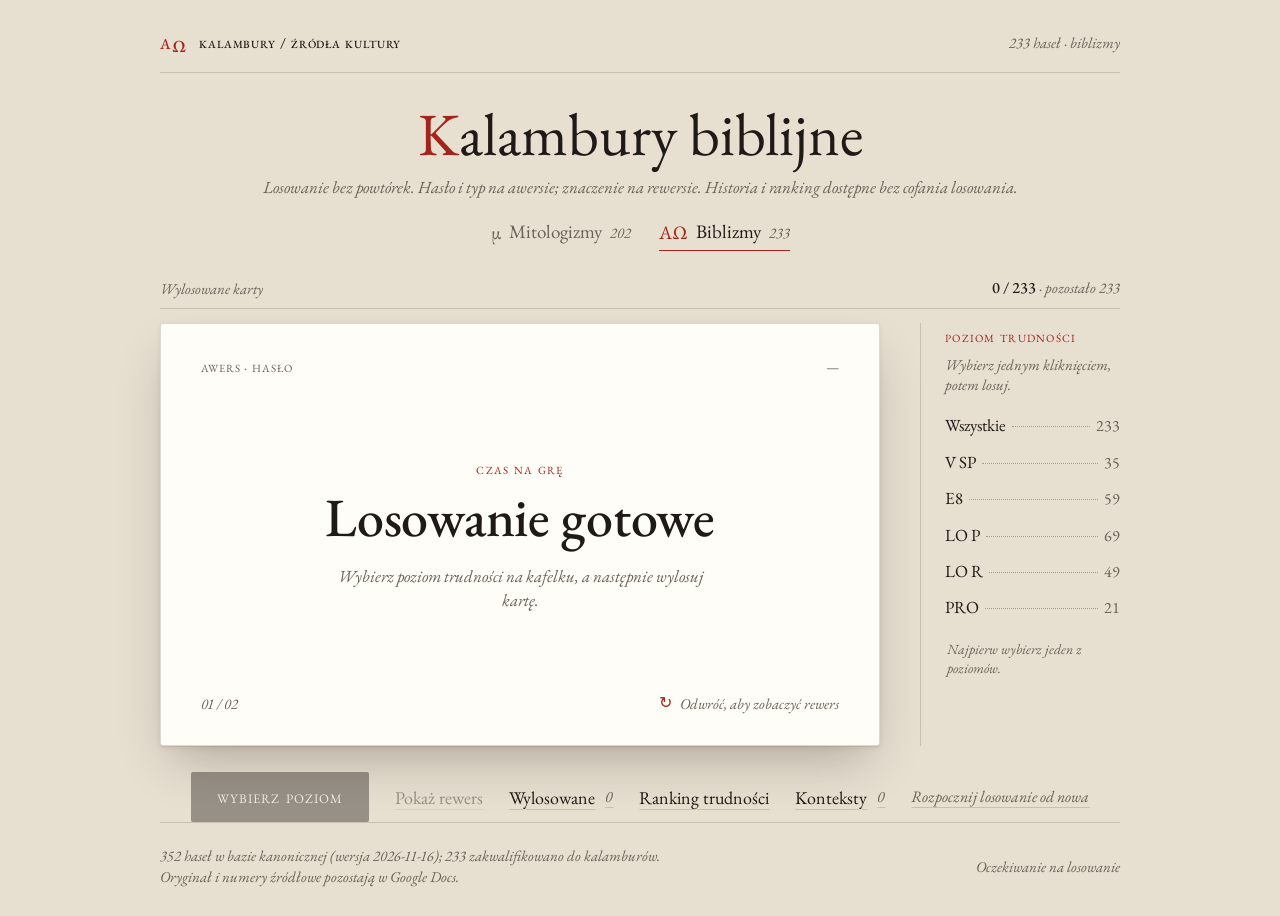
==== commit d2fe8d4f: "Nowy wygląd „księga”: strona książki zamiast panelu aplikacji - EB Garamond (SIL OFL 1.1) we własnyc" ====
--- a/index.html
+++ b/index.html
@@ -172,172 +172,217 @@
 .context-record blockquote{font-size:15px;font-family:Georgia,serif;margin:4px 0 6px}
 .review-flag{margin-top:10px;background:#fbf5ef;border-left:3px solid #b5855d;padding:9px 11px;color:#744d34;font-size:12px}
 @media(max-width:620px){.brandmark{width:42px;height:37px}.decks{margin:15px auto 0;gap:7px}.deck-tab{min-height:47px;padding:7px 6px;font-size:12px}.deck-tab .deck-symbol{font-size:22px}.context-card{padding:14px 13px}.context-card blockquote{font-size:15px}}
-/* Motywy talii — wstrzykiwane przez tools/build_multizestaw.py (po bazowym CSS z apps/kalambury_biblia_v5.html).
-   Zasada (18.11.2026): ciemna, spokojna scena + jasna karta, która wyraźnie się odcina.
-   Biblia: iluminowany rękopis — atrament, purpura, złoto, welin.
-   Mitologia: ceramika czerwonofigurowa — czerń, terakota, kość słoniowa, meander. */
+@font-face{font-family:'EB Garamond';font-style:normal;font-weight:400;font-display:swap;src:url(fonts/eb-garamond/eb-garamond-greek-400-normal.woff2) format('woff2');unicode-range:U+0370-0377,U+037A-037F,U+0384-038A,U+038C,U+038E-03A1,U+03A3-03FF}
+@font-face{font-family:'EB Garamond';font-style:normal;font-weight:500;font-display:swap;src:url(fonts/eb-garamond/eb-garamond-greek-500-normal.woff2) format('woff2');unicode-range:U+0370-0377,U+037A-037F,U+0384-038A,U+038C,U+038E-03A1,U+03A3-03FF}
+@font-face{font-family:'EB Garamond';font-style:italic;font-weight:400;font-display:swap;src:url(fonts/eb-garamond/eb-garamond-latin-400-italic.woff2) format('woff2');unicode-range:U+0000-00FF,U+0131,U+0152-0153,U+02BB-02BC,U+02C6,U+02DA,U+02DC,U+0304,U+0308,U+0329,U+2000-206F,U+20AC,U+2122,U+2191,U+2193,U+2212,U+2215,U+FEFF,U+FFFD}
+@font-face{font-family:'EB Garamond';font-style:normal;font-weight:400;font-display:swap;src:url(fonts/eb-garamond/eb-garamond-latin-400-normal.woff2) format('woff2');unicode-range:U+0000-00FF,U+0131,U+0152-0153,U+02BB-02BC,U+02C6,U+02DA,U+02DC,U+0304,U+0308,U+0329,U+2000-206F,U+20AC,U+2122,U+2191,U+2193,U+2212,U+2215,U+FEFF,U+FFFD}
+@font-face{font-family:'EB Garamond';font-style:normal;font-weight:500;font-display:swap;src:url(fonts/eb-garamond/eb-garamond-latin-500-normal.woff2) format('woff2');unicode-range:U+0000-00FF,U+0131,U+0152-0153,U+02BB-02BC,U+02C6,U+02DA,U+02DC,U+0304,U+0308,U+0329,U+2000-206F,U+20AC,U+2122,U+2191,U+2193,U+2212,U+2215,U+FEFF,U+FFFD}
+@font-face{font-family:'EB Garamond';font-style:normal;font-weight:600;font-display:swap;src:url(fonts/eb-garamond/eb-garamond-latin-600-normal.woff2) format('woff2');unicode-range:U+0000-00FF,U+0131,U+0152-0153,U+02BB-02BC,U+02C6,U+02DA,U+02DC,U+0304,U+0308,U+0329,U+2000-206F,U+20AC,U+2122,U+2191,U+2193,U+2212,U+2215,U+FEFF,U+FFFD}
+@font-face{font-family:'EB Garamond';font-style:italic;font-weight:400;font-display:swap;src:url(fonts/eb-garamond/eb-garamond-latin-ext-400-italic.woff2) format('woff2');unicode-range:U+0100-02BA,U+02BD-02C5,U+02C7-02CC,U+02CE-02D7,U+02DD-02FF,U+0304,U+0308,U+0329,U+1D00-1DBF,U+1E00-1E9F,U+1EF2-1EFF,U+2020,U+20A0-20AB,U+20AD-20C0,U+2113,U+2C60-2C7F,U+A720-A7FF}
+@font-face{font-family:'EB Garamond';font-style:normal;font-weight:400;font-display:swap;src:url(fonts/eb-garamond/eb-garamond-latin-ext-400-normal.woff2) format('woff2');unicode-range:U+0100-02BA,U+02BD-02C5,U+02C7-02CC,U+02CE-02D7,U+02DD-02FF,U+0304,U+0308,U+0329,U+1D00-1DBF,U+1E00-1E9F,U+1EF2-1EFF,U+2020,U+20A0-20AB,U+20AD-20C0,U+2113,U+2C60-2C7F,U+A720-A7FF}
+@font-face{font-family:'EB Garamond';font-style:normal;font-weight:500;font-display:swap;src:url(fonts/eb-garamond/eb-garamond-latin-ext-500-normal.woff2) format('woff2');unicode-range:U+0100-02BA,U+02BD-02C5,U+02C7-02CC,U+02CE-02D7,U+02DD-02FF,U+0304,U+0308,U+0329,U+1D00-1DBF,U+1E00-1E9F,U+1EF2-1EFF,U+2020,U+20A0-20AB,U+20AD-20C0,U+2113,U+2C60-2C7F,U+A720-A7FF}
+@font-face{font-family:'EB Garamond';font-style:normal;font-weight:600;font-display:swap;src:url(fonts/eb-garamond/eb-garamond-latin-ext-600-normal.woff2) format('woff2');unicode-range:U+0100-02BA,U+02BD-02C5,U+02C7-02CC,U+02CE-02D7,U+02DD-02FF,U+0304,U+0308,U+0329,U+1D00-1DBF,U+1E00-1E9F,U+1EF2-1EFF,U+2020,U+20A0-20AB,U+20AD-20C0,U+2113,U+2C60-2C7F,U+A720-A7FF}
+/* Motyw „księga” (podgląd 18.11.2026) — wstrzykiwany przez tools/build_multizestaw.py --motyw ksiega.
+   Zasady: strona książki, nie panel aplikacji. Jeden krój z tradycją (EB Garamond, OFL, pliki w fonts/),
+   papier + atrament + jeden kolor wyróżnień. Bez złota, poświat, gradientów, pigułek i ikon.
+   Biblia: rubrykacja — czerwień rubrykatorska jak w rękopisach i księgach liturgicznych.
+   Mitologia: epigrafika — wersaliki inskrypcji, kamień, jedna terakota. */
 
 body[data-deck]{
- --serif:"Palatino Linotype","Book Antiqua",Palatino,"Iowan Old Style","URW Palladio L",Georgia,serif;
- --hair:rgba(255,255,255,.12);
- --glass:rgba(255,255,255,.045);
- --glass-hi:rgba(255,255,255,.085);
- background-attachment:fixed;
- transition:background-color .4s ease;
+ --serif:"EB Garamond","Garamond","Palatino Linotype",Georgia,serif;
+ font-family:var(--serif);
+ font-size:18px;
+ font-variant-numeric:oldstyle-nums proportional-nums;
+ -webkit-font-smoothing:antialiased;
+ color:var(--ink);
+ background:var(--desk);
+ transition:none;
 }
-html:has(body[data-deck="bible"]){background:#140a0d}
-html:has(body[data-deck="myth"]){background:#0f0e0d}
-
-/* ---------- BIBLIA ---------- */
+html:has(body[data-deck="bible"]){background:#e7e0d1}
+html:has(body[data-deck="myth"]){background:#e3e1dc}
+
 body[data-deck="bible"]{
- --page:#140a0d;--on-dark:#f4ead2;--on-dark-muted:#bda98b;
- --gold:#c9a24e;--gold-2:#e8cf8e;
- /* karta (welin) */
- --paper:#fbf5e6;--ink:#2a1418;--navy:#3d1520;--muted:#7a6552;--accent:#9b7428;--accent-soft:#f1e3c0;--line:#e3d3ad;
- background:
-  radial-gradient(60% 42% at 50% 0%,rgba(140,34,56,.42) 0%,rgba(140,34,56,0) 100%),
-  radial-gradient(120% 90% at 50% 110%,rgba(201,162,78,.08) 0%,rgba(201,162,78,0) 60%),
-  url("data:image/svg+xml,%3Csvg xmlns='http://www.w3.org/2000/svg' width='44' height='44'%3E%3Cpath d='M22 2L42 22L22 42L2 22Z' fill='none' stroke='%23c9a24e' stroke-opacity='.07' stroke-width='.8'/%3E%3C/svg%3E"),
-  #140a0d;
- background-attachment:fixed}
-
-/* ---------- MITOLOGIA ---------- */
+ --desk:#e7e0d1;            /* płótno pod kartą */
+ --paper:#fffdf8;           /* karta */
+ --ink:#1f1a17;
+ --muted:#6b6158;
+ --rubric:#a3241a;          /* czerwień rubrykatorska */
+ --rule:rgba(31,26,23,.16);
+ --navy:var(--ink);--accent:var(--rubric);--accent-soft:transparent;--line:var(--rule);
+}
 body[data-deck="myth"]{
- --page:#0f0e0d;--on-dark:#f3ece2;--on-dark-muted:#ab9f93;
- --gold:#cf6b3d;--gold-2:#eba57f;
- --paper:#f8f2e8;--ink:#1c1715;--navy:#1c1715;--muted:#76685d;--accent:#b2522a;--accent-soft:#f3dccd;--line:#e3d5c6;
- background:
-  url("data:image/svg+xml,%3Csvg xmlns='http://www.w3.org/2000/svg' width='40' height='22'%3E%3Cpath d='M0 19H32V3H10V13H22V9' fill='none' stroke='%23cf6b3d' stroke-opacity='.75' stroke-width='2.2'/%3E%3C/svg%3E") top left/40px 22px repeat-x,
-  radial-gradient(60% 42% at 50% 0%,rgba(207,107,61,.26) 0%,rgba(207,107,61,0) 100%),
-  radial-gradient(120% 90% at 50% 110%,rgba(207,107,61,.07) 0%,rgba(207,107,61,0) 60%),
-  #0f0e0d;
- background-attachment:scroll,fixed,fixed,fixed}
-body[data-deck="myth"] .shell{padding-top:48px}
-
-/* ---------- nagłówek ---------- */
-body[data-deck] .brand{color:var(--on-dark)}
-body[data-deck] .brandmark{background:transparent;color:var(--gold-2);box-shadow:inset 0 0 0 1px var(--gold);font-family:var(--serif);text-transform:none}
-body[data-deck] .phase{color:var(--on-dark-muted)}
-body[data-deck] .phase:before{background:var(--gold)}
-body[data-deck] h1{font-family:var(--serif);color:var(--on-dark);font-weight:500;letter-spacing:.01em}
-body[data-deck="bible"] h1{font-variant:small-caps;letter-spacing:.03em}
-body[data-deck="myth"] h1{text-transform:uppercase;letter-spacing:.12em;font-size:clamp(24px,3.2vw,40px)}
-body[data-deck] h1::after{content:"";display:block;width:150px;height:9px;margin:14px auto 0;
- background:
-  linear-gradient(90deg,transparent,var(--gold) 30%,var(--gold) 70%,transparent) center/100% 1px no-repeat,
-  linear-gradient(45deg,transparent 40%,var(--gold) 40% 60%,transparent 60%) center/9px 9px no-repeat}
-body[data-deck] .intro p{color:var(--on-dark-muted)}
-
-/* ---------- przełącznik talii ---------- */
-body[data-deck] .deck-tab{background:var(--glass);border:1px solid var(--hair);color:var(--on-dark);box-shadow:none}
-body[data-deck] .deck-tab:hover{background:var(--glass-hi)}
-body[data-deck] .deck-tab small{background:rgba(255,255,255,.09);color:var(--on-dark)}
-body[data-deck] .deck-tab .deck-symbol{font-family:var(--serif);color:var(--gold-2)}
-body[data-deck] .deck-tab[aria-pressed="true"]{background:var(--gold);border-color:var(--gold);color:#1a0f0c;box-shadow:0 10px 30px color-mix(in srgb,var(--gold) 30%,transparent)}
-body[data-deck] .deck-tab[aria-pressed="true"] .deck-symbol{color:#1a0f0c}
-body[data-deck] .deck-tab[aria-pressed="true"] small{background:rgba(0,0,0,.14);color:#1a0f0c}
-
-/* ---------- postęp ---------- */
-body[data-deck] .progresslabels{color:var(--on-dark-muted)}
-body[data-deck] .progresslabels strong{color:var(--on-dark)}
-body[data-deck] .meter{height:4px;background:rgba(255,255,255,.1)}
-body[data-deck] .meter>div{background:linear-gradient(90deg,var(--gold),var(--gold-2))}
-
-/* ---------- KARTA: jasna, wyraźnie odcięta od ciemnego tła ---------- */
+ --desk:#e3e1dc;            /* kamień */
+ --paper:#fcfbf8;
+ --ink:#191817;
+ --muted:#66625d;
+ --rubric:#9a4522;          /* terakota */
+ --rule:rgba(25,24,23,.16);
+ --navy:var(--ink);--accent:var(--rubric);--accent-soft:transparent;--line:var(--rule);
+}
+
+/* wspólne drobiazgi typograficzne */
+body[data-deck] :is(.brand,.phase,.progresslabels,.face-header,.card-bottom,.eyebrow,.label,.level-selector h2,.tile-name,.action,.deck-tab,.footer,.context-title){
+ font-family:var(--serif)}
+body[data-deck] .sc{font-variant:small-caps}
+body[data-deck] button:focus-visible,body[data-deck] a:focus-visible{outline:2px solid var(--rubric);outline-offset:3px}
+
+/* ---------- układ strony ---------- */
+body[data-deck] .shell{width:min(100%,1040px);padding:26px 40px 28px}
+
+/* nagłówek: cienka linia, kapitaliki */
+body[data-deck] .topline{padding-bottom:12px;border-bottom:1px solid var(--rule)}
+body[data-deck] .brand{font-size:15px;font-weight:500;letter-spacing:.06em;text-transform:lowercase;font-variant:small-caps;color:var(--ink);gap:12px}
+body[data-deck] .brandmark{width:auto;height:auto;background:none;border-radius:0;box-shadow:none;color:var(--rubric);font-family:var(--serif);font-size:22px;letter-spacing:.02em}
+body[data-deck] .phase{font-size:15px;font-weight:400;font-style:italic;color:var(--muted)}
+body[data-deck] .phase:before{display:none}
+
+/* tytuł */
+body[data-deck] .intro{margin-top:30px}
+body[data-deck] h1{font-family:var(--serif);font-weight:400;color:var(--ink);letter-spacing:0;line-height:1.05;font-size:clamp(38px,5vw,60px)}
+body[data-deck="bible"] h1::first-letter{color:var(--rubric)}
+body[data-deck="myth"] h1{text-transform:uppercase;letter-spacing:.16em;font-weight:500;font-size:clamp(28px,3.6vw,44px)}
+body[data-deck] .intro p{font-style:italic;color:var(--muted);font-size:17px;margin-top:10px}
+
+/* talie jako zakładki tekstowe */
+body[data-deck] .decks{margin-top:16px;gap:28px;width:auto}
+body[data-deck] .deck-tab{flex:0 0 auto;min-height:0;padding:4px 0;border:0;border-radius:0;background:none;box-shadow:none;
+ color:var(--muted);font-size:19px;font-weight:400;border-bottom:1px solid transparent}
+body[data-deck] .deck-tab:hover{color:var(--ink)}
+body[data-deck] .deck-tab .deck-symbol{font-family:var(--serif);font-size:19px;color:inherit}
+body[data-deck] .deck-tab small{background:none;padding:0;font-size:15px;color:var(--muted);font-style:italic}
+body[data-deck] .deck-tab[aria-pressed="true"]{background:none;color:var(--ink);border-bottom-color:var(--rubric);box-shadow:none}
+body[data-deck] .deck-tab[aria-pressed="true"] .deck-symbol{color:var(--rubric)}
+body[data-deck] .deck-tab[aria-pressed="true"] small{background:none;color:var(--muted)}
+
+/* postęp: włosowa linia */
+body[data-deck] .progresszone{width:min(100%,960px);margin:26px auto 14px}
+body[data-deck] .progresslabels{font-size:15px;font-weight:400;font-style:italic;color:var(--muted)}
+body[data-deck] .progresslabels strong{font-style:normal;font-weight:500;color:var(--ink);font-size:16px}
+body[data-deck] .meter{height:1px;background:var(--rule);overflow:visible}
+body[data-deck] .meter>div{height:2px;margin-top:-.5px;background:var(--rubric)}
+
+/* ---------- obszar gry: karta + spis poziomów ---------- */
+body[data-deck] .play-area{width:min(100%,960px);grid-template-columns:minmax(0,1fr) 200px;gap:40px}
+body[data-deck] .stage{height:clamp(340px,47vh,460px)}
+
+/* KARTA = arkusz papieru leżący na płótnie */
 body[data-deck] .card:disabled{opacity:1;cursor:default}
-body[data-deck] .face{border:0;box-shadow:0 2px 0 rgba(255,255,255,.04) inset,0 40px 90px rgba(0,0,0,.6),0 12px 28px rgba(0,0,0,.4)}
-body[data-deck] .front{background:var(--paper);color:var(--ink)}
-body[data-deck="bible"] .front{box-shadow:0 40px 90px rgba(0,0,0,.6),0 12px 28px rgba(0,0,0,.4),
-  inset 0 0 0 10px var(--paper),inset 0 0 0 11px rgba(155,116,40,.55),inset 0 0 0 14px var(--paper),inset 0 0 0 15px rgba(155,116,40,.3)}
-body[data-deck="myth"] .front{box-shadow:0 40px 90px rgba(0,0,0,.6),0 12px 28px rgba(0,0,0,.4),inset 0 0 0 10px var(--paper),inset 0 0 0 11px rgba(178,82,42,.4)}
-body[data-deck="myth"] .front::after{content:"";position:absolute;left:0;right:0;bottom:0;height:14px;opacity:.55;
- background:url("data:image/svg+xml,%3Csvg xmlns='http://www.w3.org/2000/svg' width='26' height='14'%3E%3Cpath d='M0 12H21V2H7V8H15V5' fill='none' stroke='%23b2522a' stroke-width='1.6'/%3E%3C/svg%3E") left bottom/26px 14px repeat-x}
-body[data-deck] .front .face-header{color:var(--muted)}
-body[data-deck] .front .number{color:var(--muted)}
-body[data-deck] .eyebrow{color:var(--accent)}
-body[data-deck] .phrase{font-family:var(--serif);color:var(--ink);font-weight:600;letter-spacing:-.01em}
-body[data-deck] .empty-face .phrase{color:var(--ink)}
-body[data-deck] .empty-sub{color:var(--muted)}
-body[data-deck] .card-bottom{color:var(--muted)}
-body[data-deck] .card-bottom .turn span{background:var(--accent-soft);color:var(--accent)}
-body[data-deck] .mode-pill{background:var(--accent-soft);border-color:color-mix(in srgb,var(--accent) 35%,transparent);color:var(--ink)}
-body[data-deck] .level-pill{background:var(--accent-soft);border-color:color-mix(in srgb,var(--accent) 40%,transparent);color:var(--ink)}
-
-/* rewers Biblii: purpura ze złotą ramą */
-body[data-deck="bible"] .back{background:radial-gradient(100% 80% at 50% 0%,#6b2433 0%,#4a1520 75%);color:#fbf1dc;
- box-shadow:0 40px 90px rgba(0,0,0,.6),0 12px 28px rgba(0,0,0,.4)}
-body[data-deck] .back::before{content:"";position:absolute;inset:10px;border-radius:14px;pointer-events:none;border:1px solid}
-body[data-deck="bible"] .back::before{border-color:rgba(232,207,142,.5)}
-body[data-deck="bible"] .back{outline:1px solid rgba(232,207,142,.28);outline-offset:-1px}
-body[data-deck="bible"] .back :is(.face-header,.label,.card-bottom){color:#e8cf8e}
-/* rewers mitologii: terakota z czarnym rysunkiem, jak waza czerwonofigurowa */
-body[data-deck="myth"] .back{background:radial-gradient(100% 80% at 50% 0%,#e3895a 0%,#d0703f 80%);color:#140f0d;
- box-shadow:0 40px 90px rgba(0,0,0,.6),0 12px 28px rgba(0,0,0,.4)}
-body[data-deck="myth"] .back::before{border-color:rgba(20,15,13,.4)}
-body[data-deck="myth"] .back :is(.face-header,.label,.card-bottom){color:#140f0d}
-body[data-deck="myth"] .back::after{content:"";position:absolute;left:0;right:0;bottom:0;height:14px;opacity:.7;
- background:url("data:image/svg+xml,%3Csvg xmlns='http://www.w3.org/2000/svg' width='26' height='14'%3E%3Cpath d='M0 12H21V2H7V8H15V5' fill='none' stroke='%23140f0d' stroke-width='1.6'/%3E%3C/svg%3E") left bottom/26px 14px repeat-x}
-body[data-deck] .back .def{font-family:var(--serif);line-height:1.45;font-weight:400;color:inherit}
-body[data-deck] .back .turn span{background:rgba(0,0,0,.18);color:inherit}
-body[data-deck] .back .level-pill{background:rgba(255,255,255,.12);border-color:currentColor;color:inherit}
-
-/* Pole "Skąd to?" na rewersie */
-.back .origin{margin-top:14px;padding-top:12px;border-top:1px solid currentColor;border-top-color:color-mix(in srgb,currentColor 25%,transparent);max-width:640px}
-.back .origin .label{margin-bottom:4px}
-.back .origin p{margin:0;font-size:14px;line-height:1.45}
-.back .origin-ref{font-weight:750;letter-spacing:.01em;white-space:nowrap}
-body[data-deck="bible"] .back .origin-ref{color:#e8cf8e}
-body[data-deck="myth"] .back .origin-ref{color:#140f0d}
-
-/* ---------- panel poziomów ---------- */
-body[data-deck] .level-selector{background:var(--glass);border:1px solid var(--hair);box-shadow:none;backdrop-filter:blur(6px)}
-body[data-deck] .level-selector h2{color:var(--on-dark);font-family:var(--serif);font-weight:600;font-size:16px}
-body[data-deck] .level-selector .level-instruction,body[data-deck] .level-hint{color:var(--on-dark-muted)}
-body[data-deck] .level-tile{background:rgba(255,255,255,.03);border-color:var(--hair);color:var(--on-dark)}
-body[data-deck] .level-tile:hover:not(:disabled){background:var(--glass-hi);border-color:color-mix(in srgb,var(--gold) 55%,transparent)}
-body[data-deck] .level-tile .tile-remaining{background:rgba(255,255,255,.08);color:var(--on-dark)}
-body[data-deck] .level-tile[aria-pressed="true"]{background:var(--gold);border-color:var(--gold);color:#1a0f0c;box-shadow:none}
-body[data-deck] .level-tile:disabled{opacity:.55}
-body[data-deck] .level-tile[aria-pressed="true"] .tile-remaining{background:rgba(0,0,0,.14);color:#1a0f0c}
-
-/* ---------- przyciski ---------- */
-body[data-deck] .action{background:var(--glass);border:1px solid var(--hair);color:var(--on-dark);box-shadow:none}
-body[data-deck] .action:hover:not(:disabled){background:var(--glass-hi);box-shadow:none}
-body[data-deck] .action.primary{background:var(--gold);border-color:var(--gold);color:#1a0f0c;box-shadow:0 10px 30px color-mix(in srgb,var(--gold) 28%,transparent)}
-body[data-deck] .action.primary:hover:not(:disabled){background:var(--gold-2)}
-body[data-deck] .action.primary:disabled{opacity:.55}
-body[data-deck] .action.quiet{background:transparent;border-color:transparent;color:var(--on-dark-muted)}
-body[data-deck] .action.panel .count{color:var(--gold-2)}
-
-/* ---------- konteksty i stopka ---------- */
-body[data-deck] .context-card{background:var(--glass);border-color:var(--hair)}
-body[data-deck] .context-card blockquote{color:var(--on-dark);font-family:var(--serif)}
-body[data-deck] .context-card :is(p,.context-title,.context-source){color:var(--on-dark-muted)}
-body[data-deck] .footer{color:var(--on-dark-muted)}
-body[data-deck] :is(button,a,summary):focus-visible{outline:2px solid var(--gold-2);outline-offset:3px}
-
-/* ---------- rytm pionowy: karta i przyciski mieszczą się na ekranie laptopa ---------- */
-body[data-deck] .shell{padding-top:28px;padding-bottom:24px}
-body[data-deck] .intro{margin-top:14px}
-body[data-deck] .intro p{margin-top:12px;font-size:13px}
-body[data-deck] .decks{margin-top:16px}
-body[data-deck] .progresszone{margin:20px auto 14px}
-body[data-deck] .stage{height:clamp(330px,45vh,450px)}
-body[data-deck] .controls{margin-top:22px}
+body[data-deck] .card{border-radius:3px}
+body[data-deck] .face{border-radius:3px;border:1px solid var(--rule);background:var(--paper);color:var(--ink);padding:30px 40px;
+ box-shadow:0 1px 1px rgba(40,30,20,.08),0 2px 6px rgba(40,30,20,.08),0 24px 48px -12px rgba(40,30,20,.28)}
+body[data-deck] .face::before,body[data-deck] .face::after{content:none}
+body[data-deck] .face-header{font-size:15px;font-weight:400;letter-spacing:.06em;text-transform:lowercase;font-variant:small-caps;color:var(--muted)}
+body[data-deck] .front .number,body[data-deck] #backno{font-variant:normal;letter-spacing:0;font-style:italic;color:var(--muted);text-transform:none}
+body[data-deck] .level-pill{background:none;border:0;padding:0;font-size:15px;font-weight:400;letter-spacing:.06em;color:var(--rubric);text-transform:lowercase;font-variant:small-caps}
+body[data-deck] .topright{gap:12px}
+body[data-deck] .eyebrow{font-size:16px;font-weight:400;letter-spacing:.08em;text-transform:lowercase;font-variant:small-caps;color:var(--rubric);margin-bottom:6px}
+body[data-deck] .mode-pill{background:none;border:0;padding:0;margin:0 0 18px;border-radius:0;font-size:17px;font-weight:400;letter-spacing:0;text-transform:lowercase;font-style:italic;color:var(--muted)}
+body[data-deck] .mode-pill .mode-pict{display:none}
+body[data-deck] .phrase{font-family:var(--serif);font-weight:500;letter-spacing:-.005em;line-height:1.12;color:var(--ink);font-size:clamp(32px,4.4vw,54px);max-width:620px}
+body[data-deck] .phrase.long{font-size:clamp(26px,3.4vw,40px)}
+body[data-deck] .phrase.xlong{font-size:clamp(21px,2.6vw,30px)}
+body[data-deck] .phrase.xxlong{font-size:clamp(18px,2.1vw,24px)}
+body[data-deck] .empty-sub{font-style:italic;color:var(--muted);font-size:17px}
+body[data-deck] .card-bottom{font-size:15px;font-style:italic;color:var(--muted)}
+body[data-deck] .card-bottom .turn span{width:auto;height:auto;background:none;color:var(--rubric);font-style:normal;font-size:16px}
+
+/* rewers: ten sam papier, inny porządek — znaczenie jak tekst główny, pochodzenie jak przypis */
+body[data-deck] .back{background:var(--paper);color:var(--ink);border-color:var(--rule)}
+body[data-deck] .back .face-content{justify-content:center;gap:0;padding:6px 0}
+body[data-deck] .back .label{font-size:16px;font-weight:400;letter-spacing:.08em;text-transform:lowercase;font-variant:small-caps;color:var(--rubric);margin:0 0 8px}
+body[data-deck] .back .def{font-family:var(--serif);font-size:clamp(21px,2.5vw,28px);line-height:1.35;font-weight:400;color:var(--ink);max-height:none}
+body[data-deck] .back .def.long{font-size:clamp(18px,2vw,22px)}
+body[data-deck] .back .def.xlong{font-size:clamp(16px,1.7vw,19px)}
+body[data-deck] .back .card-bottom,body[data-deck] .back .face-header{color:var(--muted)}
+body[data-deck] .back .turn span{background:none;color:var(--rubric)}
+
+/* „Skąd to?” jako przypis */
+body[data-deck] .back .origin{margin-top:26px;padding-top:12px;border-top:0;position:relative;max-width:560px}
+body[data-deck] .back .origin::before{content:"";position:absolute;top:0;left:0;width:64px;border-top:1px solid var(--rule)}
+body[data-deck] .back .origin .label{display:inline;margin:0 .4em 0 0;font-size:15px}
+body[data-deck="bible"] .back .origin .label::before{content:"¶ "}
+body[data-deck] .back .origin p{display:inline;font-size:16px;line-height:1.45;color:var(--muted)}
+body[data-deck] .back .origin-ref{color:var(--ink);font-weight:500;font-style:normal}
+body[data-deck] .back .origin-note{font-style:italic}
+
+/* spis poziomów jak spis treści: nazwa, kropki, liczba */
+body[data-deck] .level-selector{background:none;border:0;border-left:1px solid var(--rule);border-radius:0;box-shadow:none;padding:4px 0 4px 24px;gap:6px;backdrop-filter:none}
+body[data-deck] .level-selector h2{font-size:16px;font-weight:400;letter-spacing:.08em;text-transform:lowercase;font-variant:small-caps;color:var(--rubric);margin-bottom:2px}
+body[data-deck] .level-selector .level-instruction{font-style:italic;font-size:15px;color:var(--muted);margin-bottom:8px}
+body[data-deck] .level-tiles{gap:2px}
+body[data-deck] .level-tile{min-height:0;padding:6px 0;border:0;border-radius:0;background:none;box-shadow:none;color:var(--ink);gap:6px;align-items:baseline}
+body[data-deck] .level-tile .tile-name{font-size:17px;font-weight:400}
+body[data-deck] .level-tile::after{content:"";order:1;flex:1;border-bottom:1px dotted rgba(31,26,23,.35);transform:translateY(-4px)}
+body[data-deck] .level-tile .tile-remaining{order:2;background:none;padding:0;min-width:0;font-size:16px;font-weight:400;color:var(--muted);border-radius:0}
+body[data-deck] .level-tile:hover:not(:disabled){background:none;color:var(--rubric)}
+body[data-deck] .level-tile[aria-pressed="true"]{background:none;color:var(--rubric);box-shadow:none}
+body[data-deck] .level-tile[aria-pressed="true"] .tile-name{font-weight:600}
+body[data-deck] .level-tile[aria-pressed="true"] .tile-remaining{background:none;color:var(--rubric)}
+body[data-deck] .level-tile:disabled{opacity:.45}
+body[data-deck] .level-hint{font-style:italic;font-size:14px;color:var(--muted);margin-top:8px}
+
+/* przyciski: jeden pełny (atrament), reszta jako odsyłacze tekstowe */
+body[data-deck] .controls{margin-top:26px;gap:8px 26px}
+body[data-deck] .action svg{display:none}
+body[data-deck] .action{min-height:0;padding:6px 0;border:0;border-radius:0;background:none;box-shadow:none;color:var(--ink);font-size:18px;font-weight:400;
+ text-decoration:underline;text-decoration-color:var(--rule);text-underline-offset:5px;text-decoration-thickness:1px}
+body[data-deck] .action:hover:not(:disabled){background:none;box-shadow:none;text-decoration-color:var(--rubric);color:var(--rubric)}
+body[data-deck] .action.primary{min-width:0;padding:12px 26px;background:var(--ink);color:var(--paper);border-radius:2px;text-decoration:none;
+ letter-spacing:.06em;text-transform:lowercase;font-variant:small-caps;font-size:19px}
+body[data-deck] .action.primary:hover:not(:disabled){background:var(--rubric);color:var(--paper)}
+body[data-deck] .action.primary:disabled{opacity:.4}
+body[data-deck] .action.panel .count{font-size:16px;font-weight:400;font-style:italic;color:var(--muted)}
+body[data-deck] .action.quiet{font-style:italic;color:var(--muted);font-size:16px}
+body[data-deck] .action:disabled{opacity:.4}
+
+/* konteksty i stopka */
+body[data-deck] .context-card{background:var(--paper);border:1px solid var(--rule);border-radius:3px}
+body[data-deck] .context-card blockquote{font-family:var(--serif);color:var(--ink);font-size:19px}
+body[data-deck] .context-title{font-variant:small-caps;text-transform:lowercase;letter-spacing:.08em;color:var(--rubric)}
+body[data-deck] .footer{width:min(100%,960px);margin-top:auto;padding-top:22px;border-top:1px solid var(--rule);font-size:15px;font-style:italic;color:var(--muted)}
+
+/* okna dialogowe w tym samym kroju */
+body[data-deck] dialog{font-family:var(--serif);border-radius:3px;background:var(--paper)}
+body[data-deck] dialog :is(input,select){font-family:var(--serif);font-size:17px;border-radius:2px;border:0;border-bottom:1px solid var(--rule);background:transparent;padding:8px 2px}
+body[data-deck] dialog :is(input,select):focus{outline:none;border-bottom-color:var(--rubric)}
+body[data-deck] .closebtn{border:0;background:none;border-radius:0;font-size:26px;color:var(--muted)}
+body[data-deck] .closebtn:hover{color:var(--rubric)}
+body[data-deck] .record{border:0;border-bottom:1px solid var(--rule);border-radius:0;margin:0;background:none}
+body[data-deck] .record summary{font-size:17px}
+body[data-deck] .record summary:hover{background:rgba(0,0,0,.025)}
+body[data-deck] .record-title{font-weight:500}
+body[data-deck] .record-n{font-style:italic;font-size:15px}
+body[data-deck] .record-right :is(.tier,.game-mode){background:none;border:0;padding:0;font-size:15px;font-style:italic;color:var(--muted)}
+body[data-deck] .record-right .tier:first-child{font-style:normal;letter-spacing:.06em;text-transform:lowercase;font-variant:small-caps;color:var(--rubric)}
+body[data-deck] .record .details{font-size:16px;border-top:0}
+body[data-deck] .record .details .small-title{font-size:14px;font-weight:400;letter-spacing:.08em;text-transform:lowercase;font-variant:small-caps;color:var(--rubric)}
 
 /* ---------- telefon ---------- */
 @media (max-width:690px){
+ body[data-deck] .shell{padding:18px 18px 22px}
+ body[data-deck] .brand > span:last-child{display:none}
+ body[data-deck] .intro{margin-top:18px}
  body[data-deck] .intro p{display:none}
- body[data-deck] h1::after{margin-top:10px}
- body[data-deck] .level-selector{padding:10px 10px 8px;gap:6px;border-radius:14px}
- body[data-deck] .level-selector .level-instruction,body[data-deck] .level-selector .level-hint{display:none}
- body[data-deck] .level-selector h2{font-family:inherit;font-size:11px;letter-spacing:.12em;text-transform:uppercase;color:var(--on-dark-muted)}
- body[data-deck] .level-tiles{display:flex;flex-direction:row;overflow-x:auto;gap:6px;scrollbar-width:none;padding-bottom:2px;scroll-snap-type:x proximity}
+ body[data-deck] h1{font-size:38px}
+ body[data-deck="myth"] h1{font-size:25px;letter-spacing:.12em}
+ body[data-deck] .decks{gap:22px;margin-top:12px}
+ body[data-deck] .deck-tab{font-size:18px}
+ body[data-deck] .progresszone{margin:18px auto 10px}
+ body[data-deck] .play-area{gap:14px}
+ body[data-deck] .level-selector{border-left:0;padding:0;gap:0}
+ body[data-deck] .level-selector h2,body[data-deck] .level-selector .level-instruction,body[data-deck] .level-hint{display:none}
+ body[data-deck] .level-tiles{display:flex;flex-direction:row;gap:18px;overflow-x:auto;scrollbar-width:none;padding:2px 0 6px;border-bottom:1px solid var(--rule)}
  body[data-deck] .level-tiles::-webkit-scrollbar{display:none}
- body[data-deck] .level-tile{flex:0 0 auto;width:auto;min-height:38px;padding:5px 8px 5px 12px;gap:8px;border-radius:99px;scroll-snap-align:start}
- body[data-deck="myth"] .shell{padding-top:36px}
- .back .origin{margin-top:10px;padding-top:9px}
- .back .origin p{font-size:13px}
+ body[data-deck] .level-tile{flex:0 0 auto;width:auto;padding:4px 0;gap:5px}
+ body[data-deck] .level-tile::after{display:none}
+ body[data-deck] .level-tile .tile-remaining{font-size:14px;font-style:italic}
+ body[data-deck] .level-tile[aria-pressed="true"]{border-bottom:1px solid var(--rubric)}
+ body[data-deck] .face{padding:22px 22px}
+ body[data-deck] .phrase{font-size:34px}
+ body[data-deck] .controls{display:flex;flex-wrap:wrap;justify-content:center;gap:4px 20px}
+ body[data-deck] .action.primary{width:100%;order:-1;margin-bottom:6px}
+ body[data-deck] .action{font-size:17px}
+ body[data-deck] .back .origin{margin-top:18px}
 }
 
 </style>
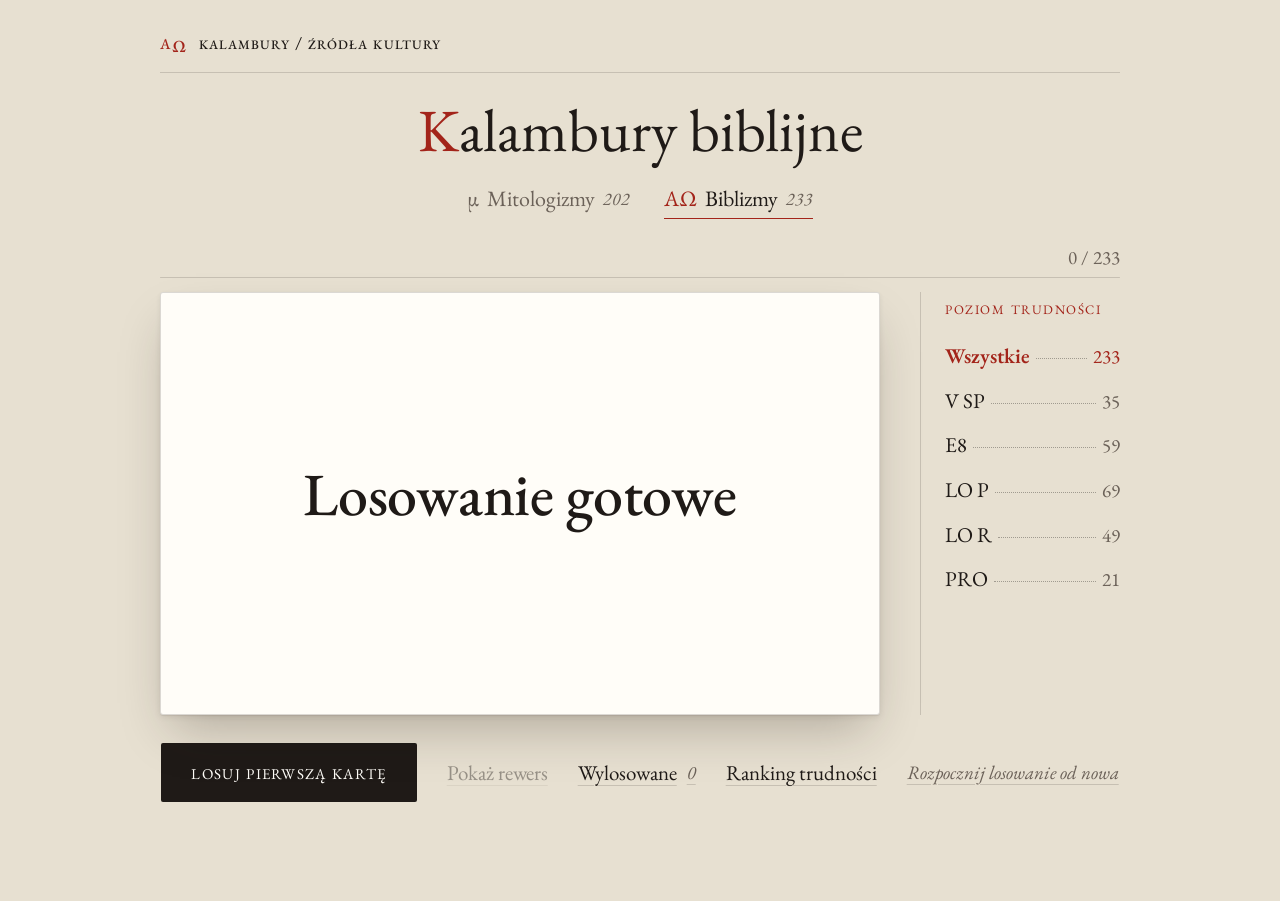
==== commit 8ba10304: "Rewizja UX: bez metakomentarza, większe pismo, losowanie od razu - usunięte opisy działania, numerac" ====
--- a/index.html
+++ b/index.html
@@ -385,6 +385,96 @@
  body[data-deck] .back .origin{margin-top:18px}
 }
 
+/* ======================================================================
+   REWIZJA UX (18.11.2026): mniej metakomentarza, większe pismo.
+   Garamond ma niskie litery — tekst pomocniczy nie mniej niż 18 px, sterowanie 20 px.
+   ====================================================================== */
+
+/* 1. Usunięty metakomentarz: opisy działania, numeracja stron karty, notki techniczne */
+body[data-deck] :is(#topphase,#deckintro,.progresslabels > span:first-child,#remain,
+  .face-header > span:first-child,#cardno,#backno,#fronttitle,.card-bottom,
+  .level-instruction,#levelhint,.footer,.empty-sub){display:none!important}
+/* Konteksty tylko wtedy, gdy są (dla biblizmów lista jest pusta) */
+body[data-deck="bible"] #contexts{display:none}
+
+/* 2. Nagłówek: marka + przełącznik talii w jednej linii, tytuł niżej */
+body[data-deck] .brand{font-size:18px}
+body[data-deck] .intro{margin-top:26px}
+body[data-deck] .decks{margin-top:18px;gap:34px}
+body[data-deck] .deck-tab{font-size:22px}
+body[data-deck] .deck-tab .deck-symbol{font-size:22px}
+body[data-deck] .deck-tab small{font-size:18px}
+
+/* 3. Postęp: sama liczba, bez etykiety */
+body[data-deck] .progresslabels{justify-content:flex-end;margin-bottom:6px}
+body[data-deck] .progresslabels strong{font-size:19px;font-weight:400;color:var(--muted)}
+
+/* 4. Karta: tylko to, co potrzebne do gry — poziom, sposób przedstawienia, hasło */
+body[data-deck] .face-header{justify-content:flex-end;min-height:0}
+body[data-deck] .level-pill{font-size:19px;letter-spacing:.08em}
+body[data-deck] .front .face-content{padding:0 0 18px}
+body[data-deck] .mode-pill{font-size:23px;font-style:italic;color:var(--rubric);margin:0 0 14px;letter-spacing:.01em}
+body[data-deck] .phrase{font-size:clamp(36px,4.8vw,60px)}
+body[data-deck] .phrase.long{font-size:clamp(30px,3.8vw,46px)}
+body[data-deck] .phrase.xlong{font-size:clamp(25px,3vw,36px)}
+body[data-deck] .phrase.xxlong{font-size:clamp(21px,2.4vw,28px)}
+/* rewers: znaczenie i przypis większe */
+body[data-deck] .back .face-content{padding:0}
+body[data-deck] .back .label{font-size:19px}
+body[data-deck] .back .def{font-size:clamp(24px,2.8vw,32px)}
+body[data-deck] .back .def.long{font-size:clamp(21px,2.3vw,26px)}
+body[data-deck] .back .def.xlong{font-size:clamp(18px,1.9vw,22px)}
+body[data-deck] .back .origin .label{font-size:18px}
+body[data-deck] .back .origin p{font-size:19px}
+
+/* 5. Poziomy: krótszy nagłówek, większe pozycje */
+body[data-deck] .level-selector h2{font-size:19px;margin-bottom:10px}
+body[data-deck] .level-tile{padding:8px 0}
+body[data-deck] .level-tile .tile-name{font-size:21px}
+body[data-deck] .level-tile .tile-remaining{font-size:19px}
+
+/* 6. Sterowanie */
+body[data-deck] .controls{gap:10px 30px;margin-top:28px}
+body[data-deck] .action{font-size:21px}
+body[data-deck] .action.primary{font-size:22px;padding:14px 30px}
+body[data-deck] .action.panel .count{font-size:19px}
+body[data-deck] .action.quiet{font-size:19px}
+
+/* okna */
+body[data-deck] dialog .panelheader p,body[data-deck] .dialog p{font-size:18px}
+body[data-deck] .record summary{font-size:20px}
+body[data-deck] .record-right :is(.tier,.game-mode){font-size:18px}
+body[data-deck] .record .details{font-size:19px}
+
+@media (max-width:690px){
+ body[data-deck] .brand{font-size:17px}
+ body[data-deck] h1{font-size:40px}
+ body[data-deck="myth"] h1{font-size:27px}
+ body[data-deck] .deck-tab{font-size:20px}
+ body[data-deck] .deck-tab small{font-size:17px}
+ body[data-deck] .level-tile .tile-name{font-size:20px}
+ body[data-deck] .level-tile .tile-remaining{font-size:17px}
+ body[data-deck] .phrase{font-size:38px}
+ body[data-deck] .phrase.long{font-size:31px}
+ body[data-deck] .phrase.xlong{font-size:26px}
+ body[data-deck] .phrase.xxlong{font-size:22px}
+ body[data-deck] .mode-pill{font-size:21px}
+ body[data-deck] .back .def{font-size:25px}
+ body[data-deck] .back .origin p{font-size:18px}
+ body[data-deck] .action{font-size:19px}
+ body[data-deck] .action.primary{font-size:21px}
+}
+
+/* rewizja UX, c.d.: rewers bez etykiety „Znaczenie frazeologizmu” (zostaje tylko „Skąd to?”) */
+body[data-deck] .back .face-content > div:first-child > .label{display:none}
+@media (max-width:690px){
+ /* telefon: bez pustego wiersza z logo; licznik zamiast osobnej linii — tylko pasek postępu */
+ body[data-deck] .topline{display:none}
+ body[data-deck] .intro{margin-top:6px}
+ body[data-deck] .progresslabels{display:none}
+ body[data-deck] .progresszone{margin:14px auto 8px}
+}
+
 </style>
 </head>
 <body>
@@ -532,5 +622,7 @@
 render();
 
 </script>
+<script>(()=>{const pick=()=>{if(!document.querySelector('.level-tile[aria-pressed="true"]')){const t=document.querySelector('.level-tile[data-pick-level="all"]');if(t&&!t.disabled)t.click()}};
+pick();document.querySelectorAll('.deck-tab').forEach(b=>b.addEventListener('click',()=>setTimeout(pick,0)));})();</script>
 </body>
 </html>
